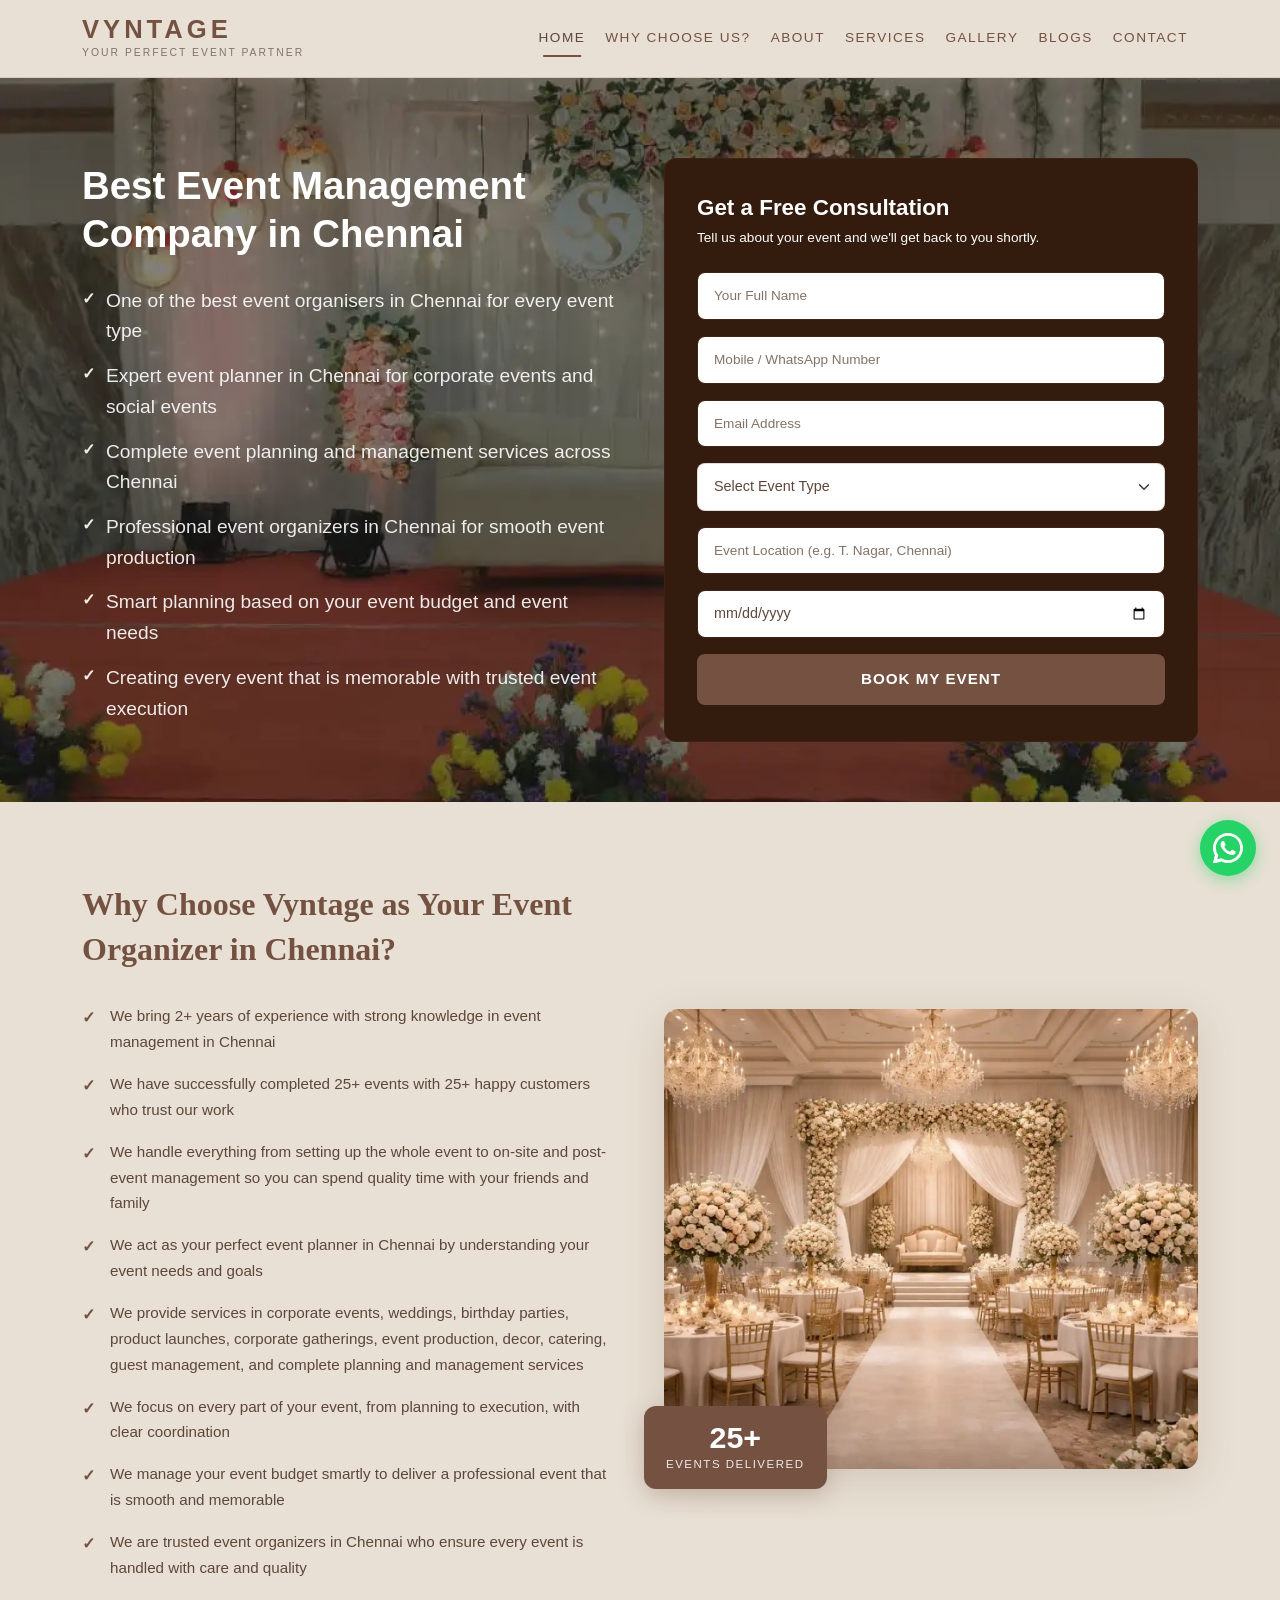
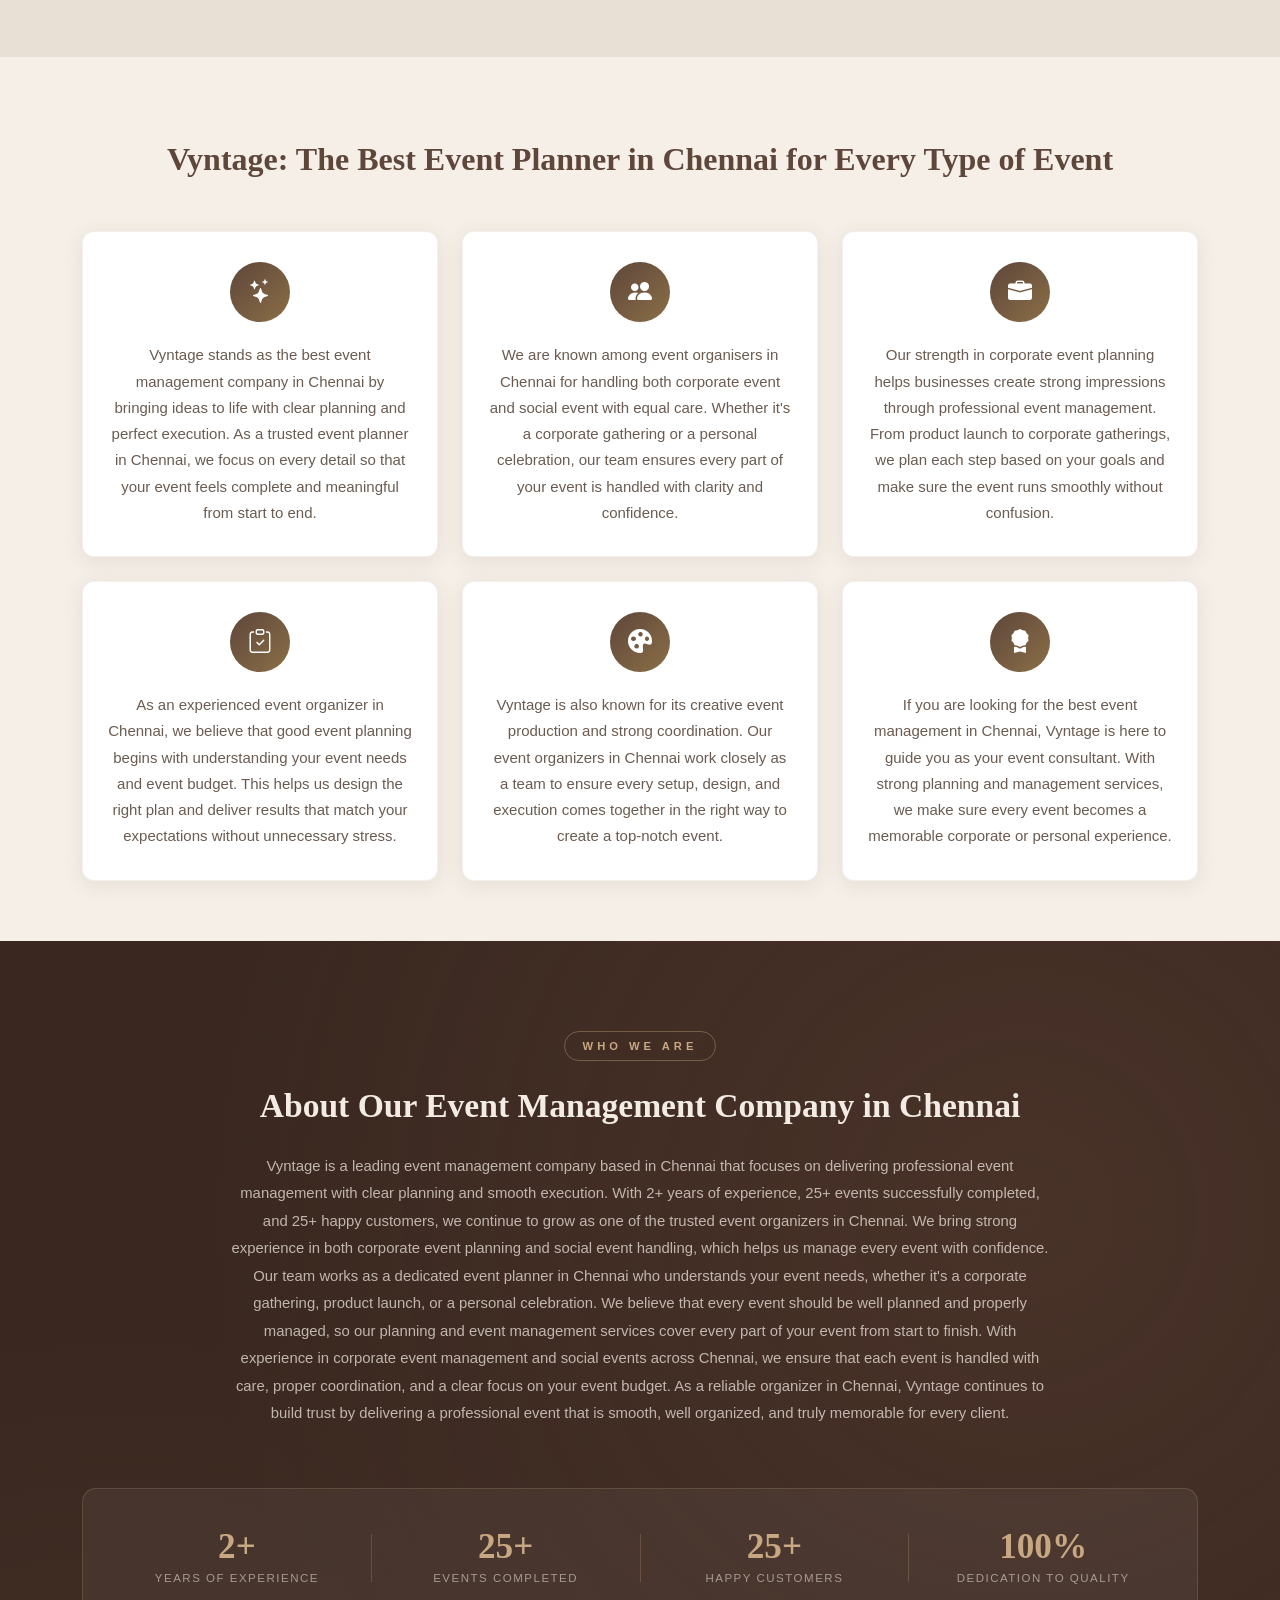
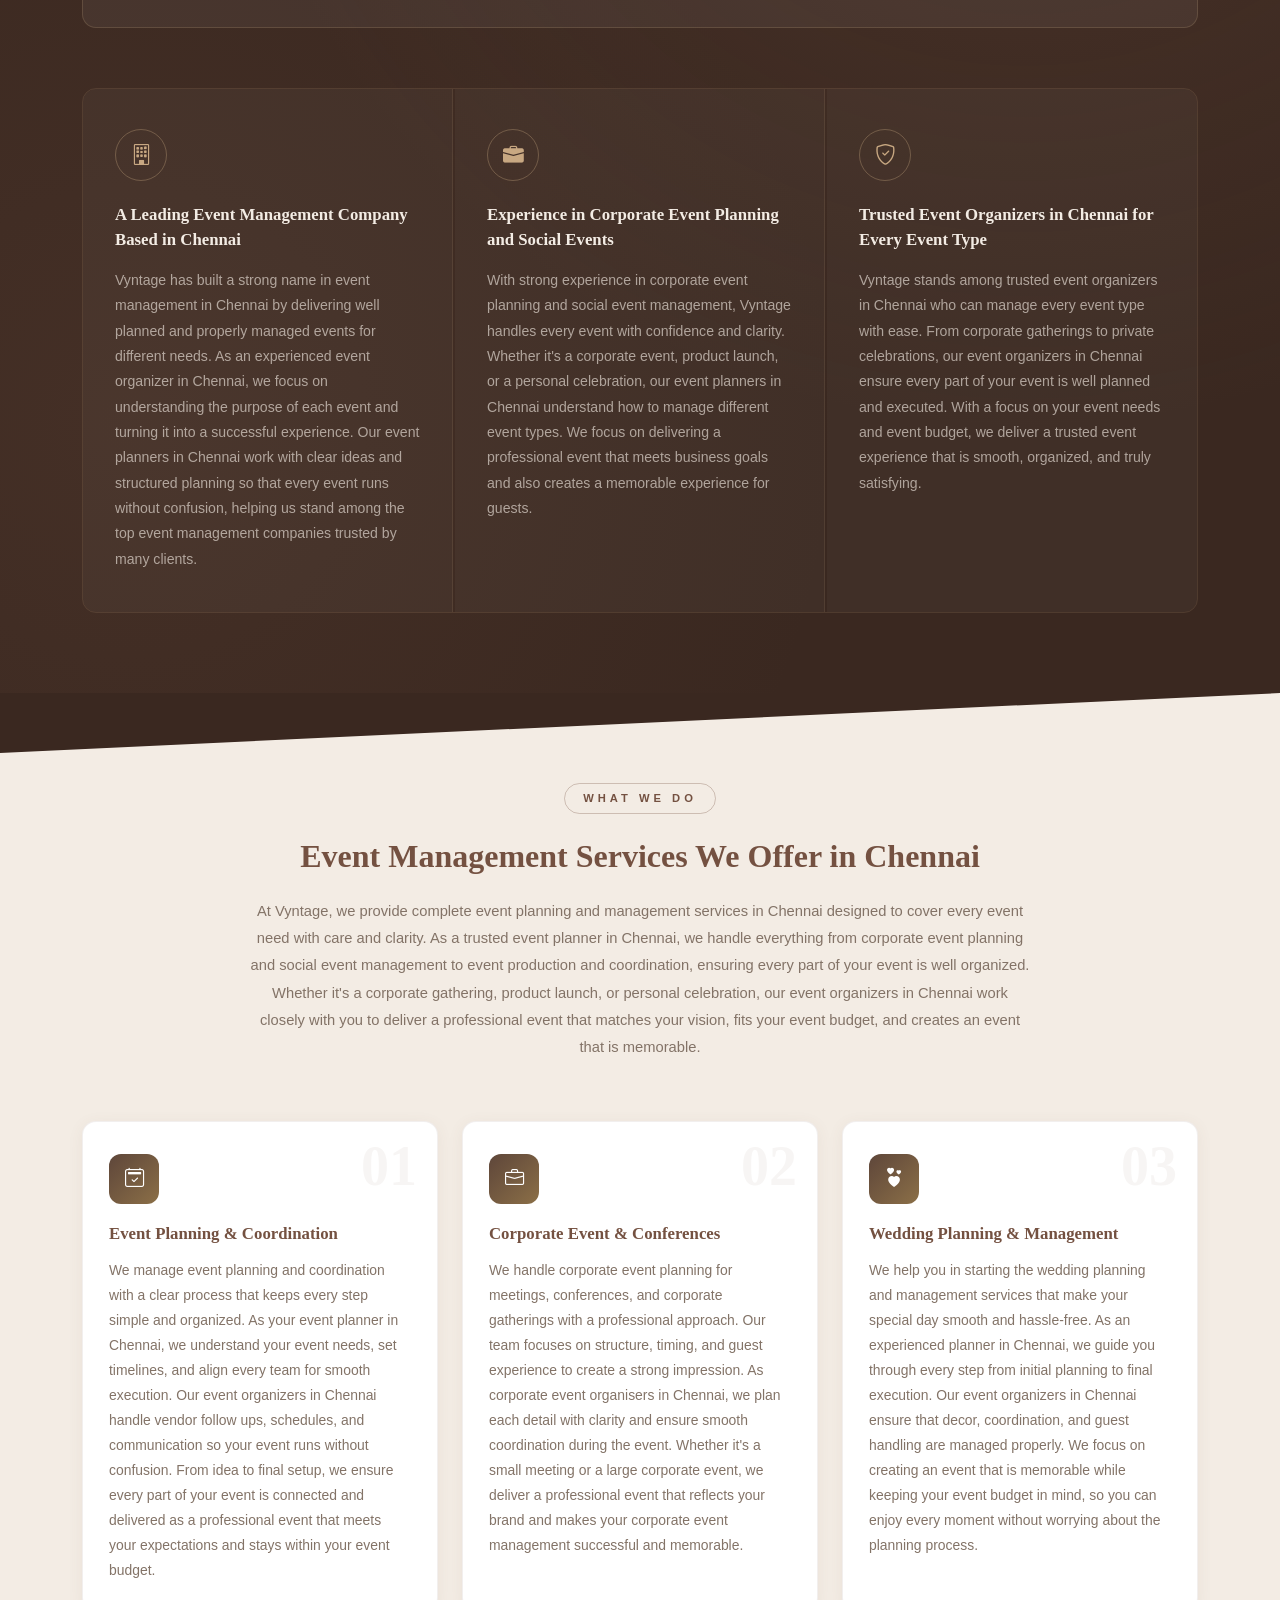
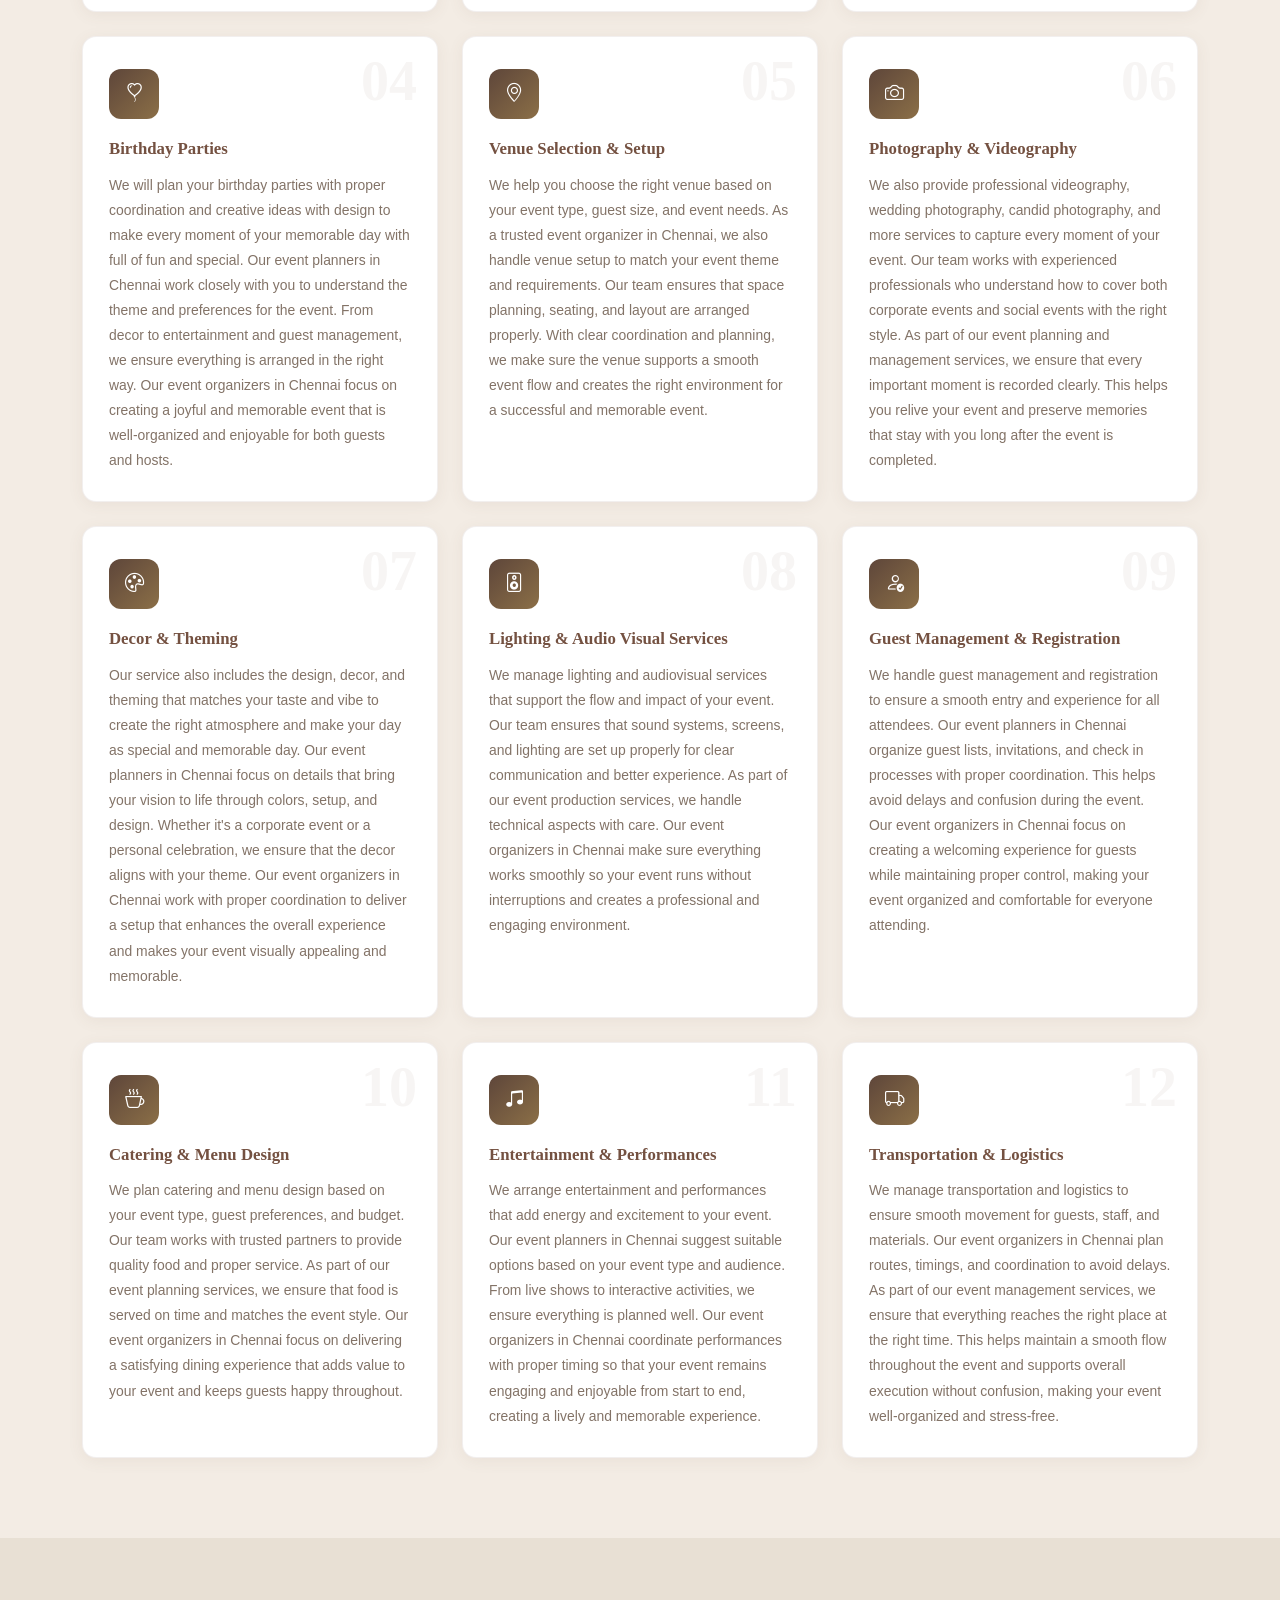
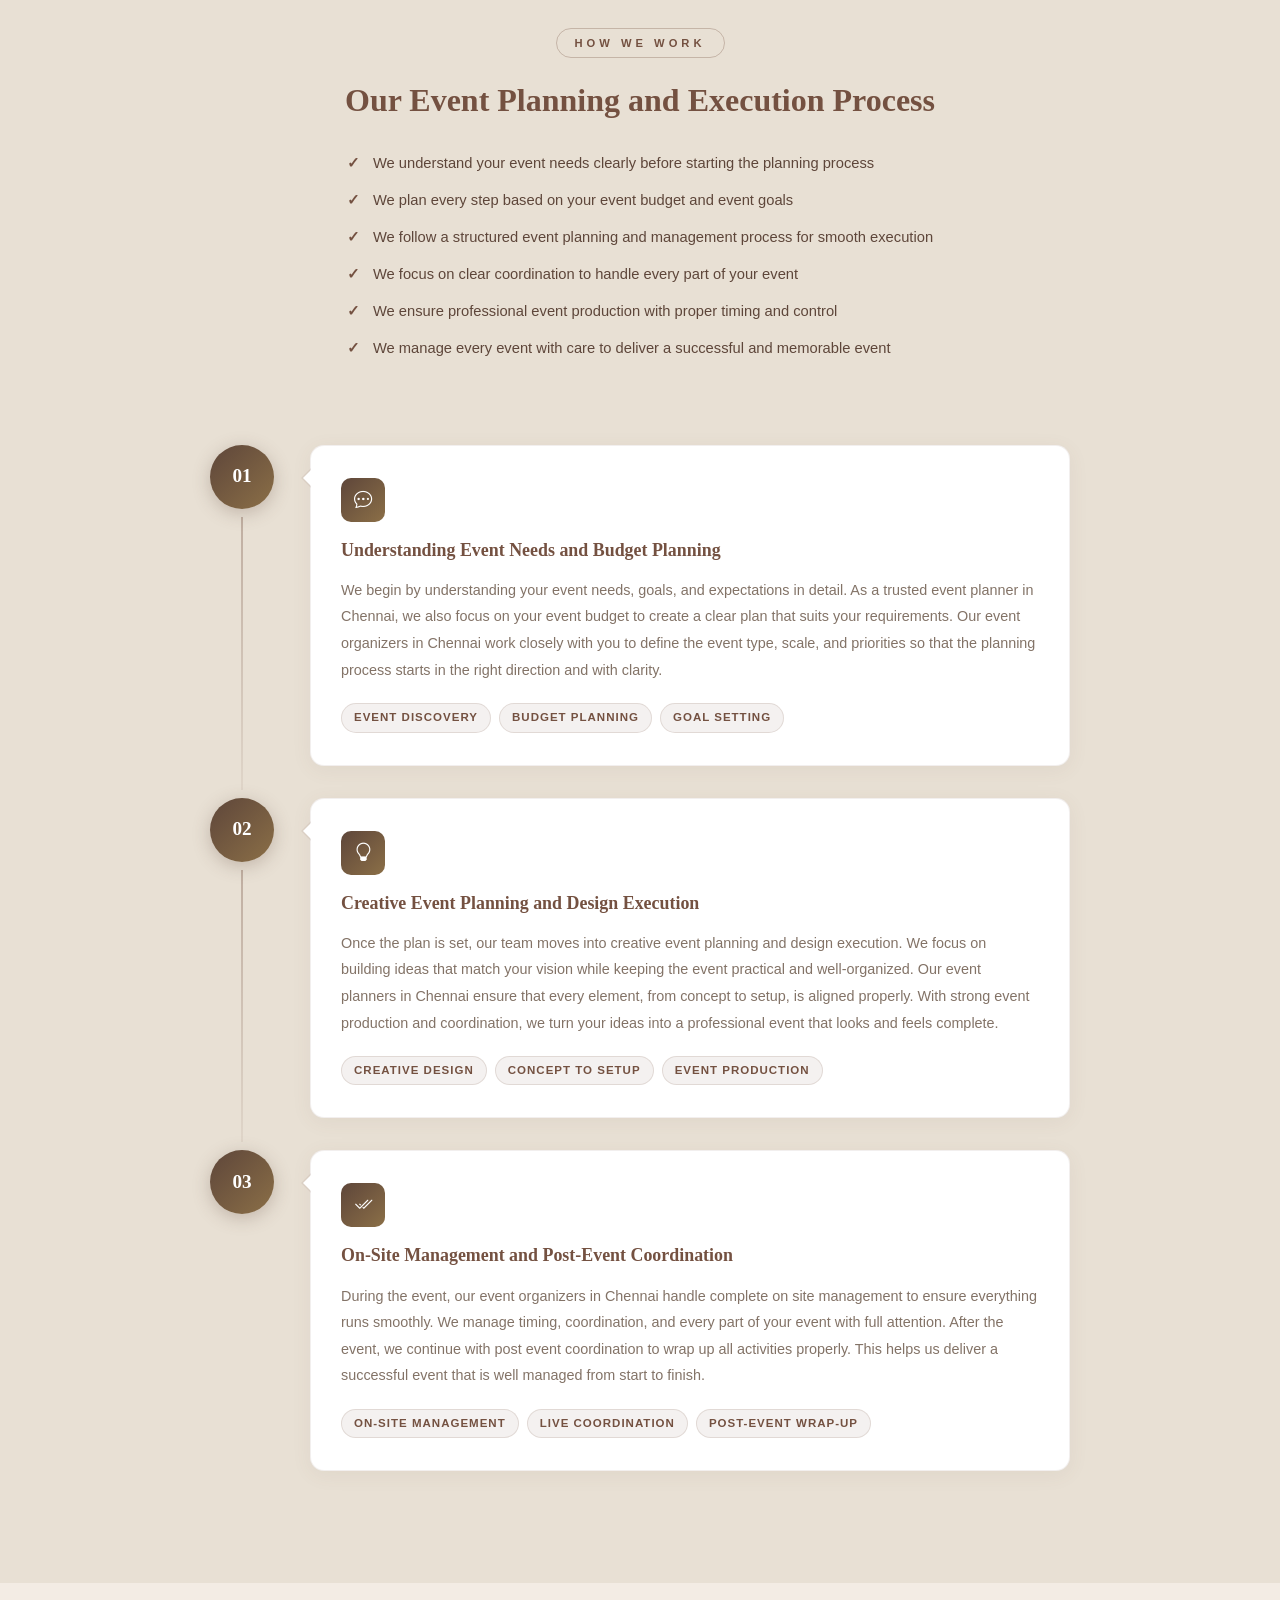
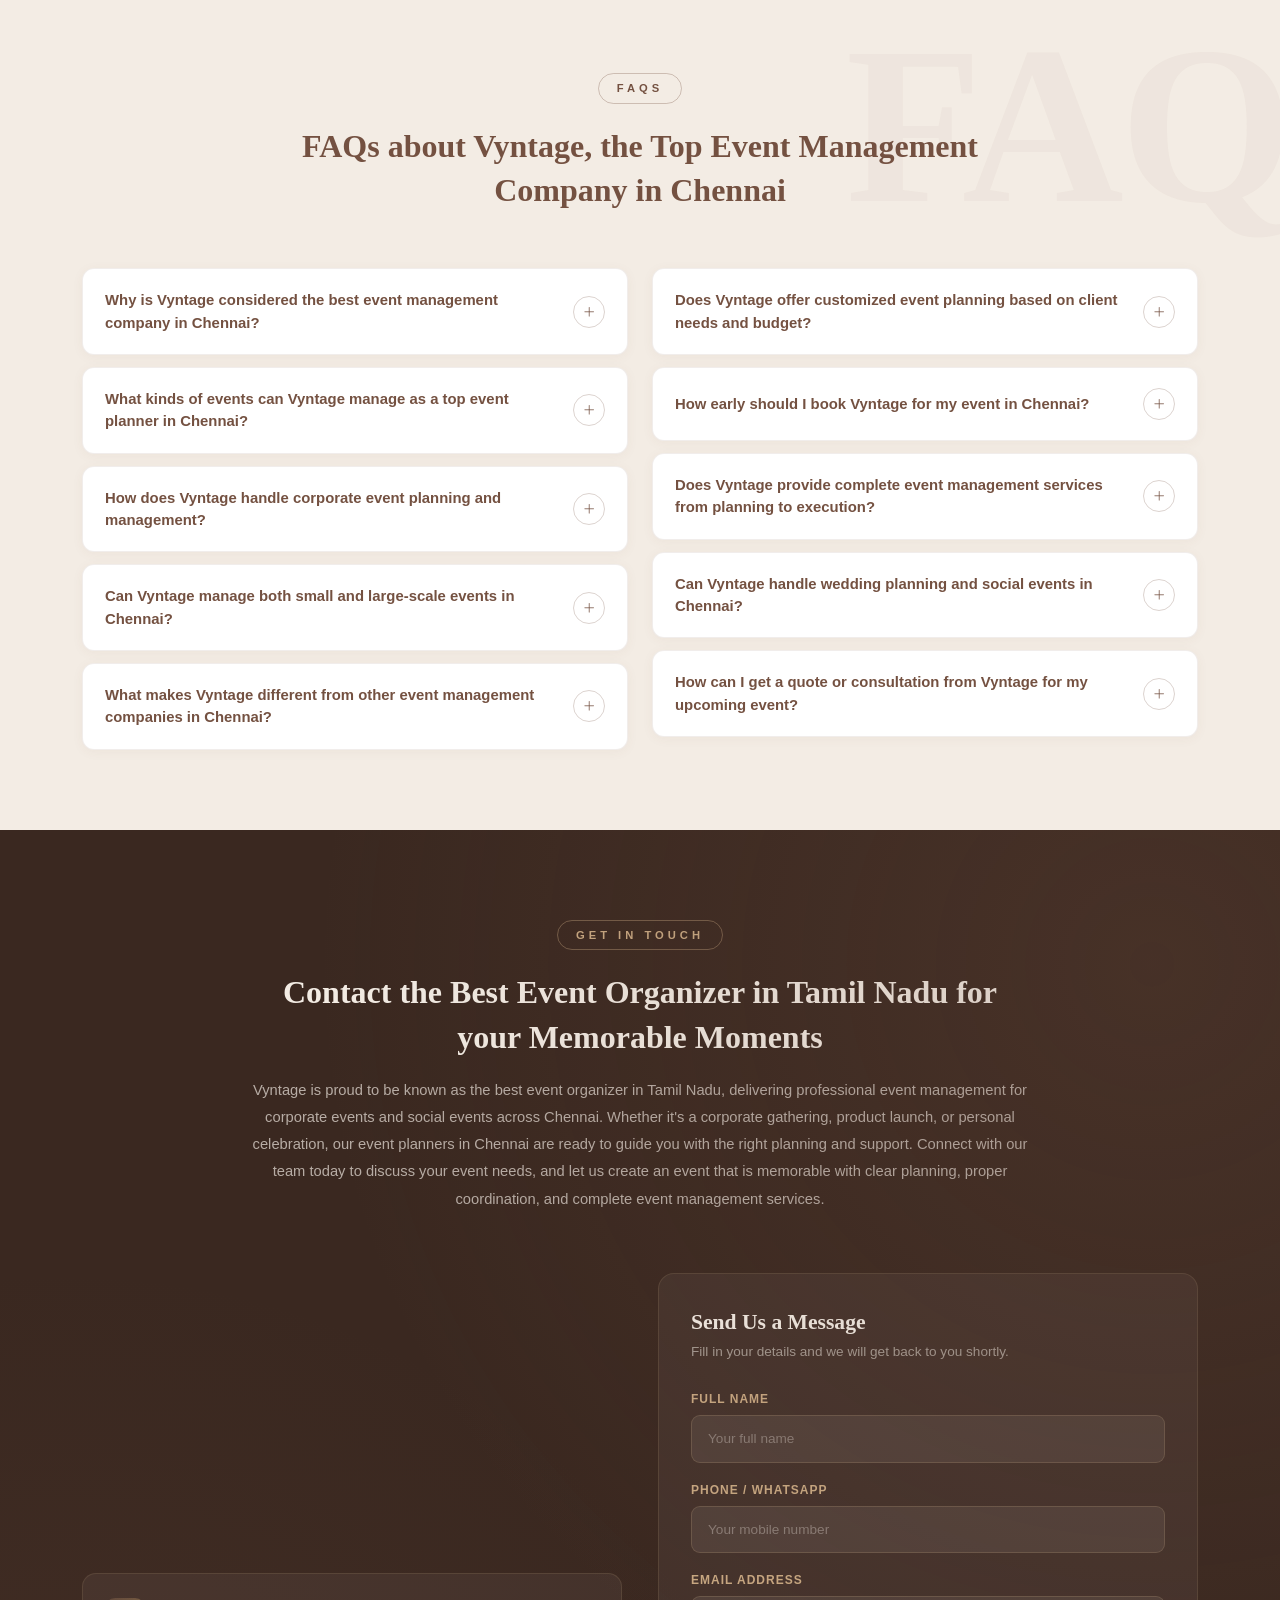
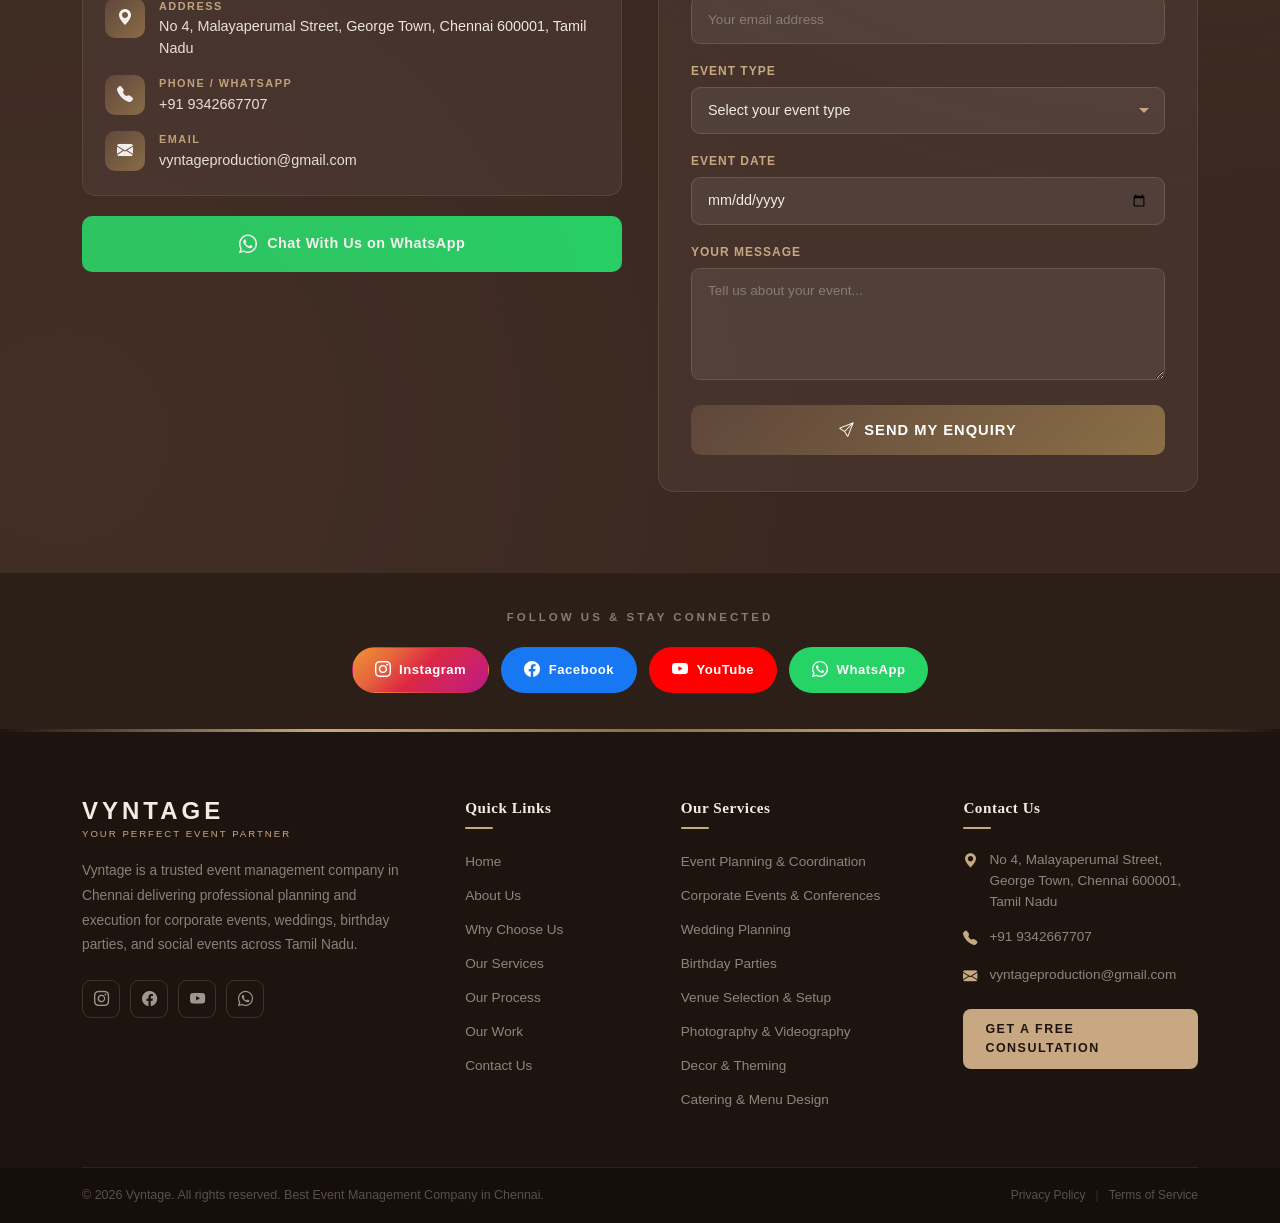
==== index.html @ 2d93d660 "Update index.html" ====
<!DOCTYPE html>
<html lang="en">
<head>
  <meta charset="UTF-8">
  <meta name="viewport" content="width=device-width, initial-scale=1.0">
  <link rel="icon" type="image/icon" href="images/favicon.ico">
  <meta name="description" content="Looking for the best event management company in Chennai? Vyntage delivers stunning corporate, wedding & social events with flawless planning. Get a free quote today!">
  <meta name="keywords" content="Best Event Management Company in Chennai, Best Event Planner in Chennai, Best Corporate Event Planner in Chennai, Best Event Organizer in Chennai, Top Event Management Consultant in Chennai">
  <title>Best Event Management Company in Chennai | Book Your Free Consultation</title>
  <link href="https://cdn.jsdelivr.net/npm/bootstrap@5.3.3/dist/css/bootstrap.min.css" rel="stylesheet">
  <link rel="stylesheet" href="https://cdn.jsdelivr.net/npm/bootstrap-icons@1.11.3/font/bootstrap-icons.min.css">

  <link rel="stylesheet" href="style.css">
</head>
<body>
  <!-- nav bar starts -->

  <nav class="navbar navbar-expand-lg sticky-top">
    <div class="container">
      <a class="navbar-brand" href="#">
        <span class="brand-name">VYNTAGE</span>
        <span class="brand-tagline">Your Perfect Event Partner</span>
      </a>
      <button class="navbar-toggler" type="button" data-bs-toggle="collapse" data-bs-target="#navMenu" aria-controls="navMenu" aria-expanded="false" aria-label="Toggle navigation">
        <span class="toggler-icon">
          <span></span>
          <span></span>
          <span></span>
        </span>
      </button>
      <div class="collapse navbar-collapse" id="navMenu">
        <ul class="navbar-nav ms-auto">
          <li class="nav-item"><a class="nav-link active" href="#home">Home</a></li>
          <li class="nav-item"><a class="nav-link" href="#why-choose-us">Why Choose Us?</a></li>
          <li class="nav-item"><a class="nav-link" href="#about">About</a></li>
          <li class="nav-item"><a class="nav-link" href="#services">Services</a></li>
          <li class="nav-item"><a target="_blank" class="nav-link" href="gallery.html">Gallery</a></li>
          <li class="nav-item"><a target="_blank" class="nav-link" href="blogs.html">Blogs</a></li>
          <li class="nav-item"><a class="nav-link" href="#contact">Contact</a></li>
        </ul>
      </div>
    </div>
  </nav>
  <!-- nav bar ends -->

  <!-- Hero Section starts-->
  <section id="home" class="hero-section">
    <div class="container">
      <div class="row align-items-center g-5">
        <!-- Left Content -->
        <div class="col-lg-6">
          <h1 class="hero-heading">Best Event Management Company in Chennai</h1>
          <ul class="hero-points">
            <li>One of the best event organisers in Chennai for every event type</li>
            <li>Expert event planner in Chennai for corporate events and social events</li>
            <li>Complete event planning and management services across Chennai</li>
            <li>Professional event organizers in Chennai for smooth event production</li>
            <li>Smart planning based on your event budget and event needs</li>
            <li>Creating every event that is memorable with trusted event execution</li>
          </ul>
        </div>
        <!-- Right Form -->
        <div class="col-lg-6">
          <div class="hero-form-card">
            <h2 class="form-title">Get a Free Consultation</h2>
            <p class="form-subtitle">Tell us about your event and we'll get back to you shortly.</p>
            <form id="heroForm">
              <div class="mb-3">
                <input type="text" class="form-control hero-input" placeholder="Your Full Name" required>
              </div>
              <div class="mb-3">
                <input type="tel" class="form-control hero-input" placeholder="Mobile / WhatsApp Number" required>
              </div>
              <div class="mb-3">
                <input type="email" class="form-control hero-input" placeholder="Email Address" required>
              </div>
              <div class="mb-3">
                <select class="form-select hero-input" required>
                  <option value="" disabled selected>Select Event Type</option>
                  <option value="wedding">Wedding</option>
                  <option value="corporate">Corporate Event</option>
                  <option value="birthday">Birthday Party</option>
                  <option value="reception">Reception</option>
                  <option value="conference">Conference / Seminar</option>
                  <option value="social">Social Gathering</option>
                  <option value="other">Other</option>
                </select>
              </div>
              <div class="mb-3">
                <input type="text" class="form-control hero-input" placeholder="Event Location (e.g. T. Nagar, Chennai)" required>
              </div>
              <div class="mb-3">
                <input type="date" class="form-control hero-input" required>
              </div>
<a href="mailto:vyntageproduction@gmail.com" style="text-decoration: none;">
  <button type="submit" class="btn hero-btn w-100">
    Book My Event
  </button>
</a>            </form>
          </div>
        </div>
      </div>
    </div>
  </section>
  <!-- hero section ends -->

   <!-- WHY CHOOSE US SECTION -->
 
<section class="why-section" id="why-choose-us">
  <div class="container">
    <div class="row align-items-center g-5">
 
      <!-- Left: Content -->
      <div class="col-lg-6">
        <h2 class="why-heading">Why Choose Vyntage as Your Event Organizer in Chennai?</h2>
        <ul class="why-list">
          <li>We bring 2+ years of experience with strong knowledge in event management in Chennai</li>
          <li>We have successfully completed 25+ events with 25+ happy customers who trust our work</li>
          <li>We handle everything from setting up the whole event to on-site and post-event management so you can spend quality time with your friends and family</li>
          <li>We act as your perfect event planner in Chennai by understanding your event needs and goals</li>
          <li>We provide services in corporate events, weddings, birthday parties, product launches, corporate gatherings, event production, decor, catering, guest management, and complete planning and management services</li>
          <li>We focus on every part of your event, from planning to execution, with clear coordination</li>
          <li>We manage your event budget smartly to deliver a professional event that is smooth and memorable</li>
          <li>We are trusted event organizers in Chennai who ensure every event is handled with care and quality</li>
        </ul>
      </div>
 
      <!-- Right: Image -->
      <div class="col-lg-6">
        <div class="why-img-wrapper">
          <img
            src="images/top-event-organizer-in-chennai.webp"
            alt="Best Event Management Company in Chennai - Vyntage"
            class="why-img"
          >
          <div class="why-img-badge">
            <span class="badge-number">25+</span>
            <span class="badge-label">Events Delivered</span>
          </div>
        </div>
      </div>
 
    </div>
  </div>
</section>
<!-- why choose us ends -->

  <!-- about section starts -->
  <section class="about-section">
  <div class="container">
    <h2 class="about-heading">Vyntage: The Best Event Planner in Chennai for Every Type of Event</h2>
    <div class="row g-4">

      <div class="col-lg-4 col-md-6">
        <div class="about-card">
          <div class="about-icon">
            <i class="bi bi-stars"></i>
          </div>
          <p class="about-text">Vyntage stands as the best event management company in Chennai by bringing ideas to life with clear planning and perfect execution. As a trusted event planner in Chennai, we focus on every detail so that your event feels complete and meaningful from start to end.</p>
        </div>
      </div>

      <div class="col-lg-4 col-md-6">
        <div class="about-card">
          <div class="about-icon">
            <i class="bi bi-people-fill"></i>
          </div>
          <p class="about-text">We are known among event organisers in Chennai for handling both corporate event and social event with equal care. Whether it's a corporate gathering or a personal celebration, our team ensures every part of your event is handled with clarity and confidence.</p>
        </div>
      </div>

      <div class="col-lg-4 col-md-6">
        <div class="about-card">
          <div class="about-icon">
            <i class="bi bi-briefcase-fill"></i>
          </div>
          <p class="about-text">Our strength in corporate event planning helps businesses create strong impressions through professional event management. From product launch to corporate gatherings, we plan each step based on your goals and make sure the event runs smoothly without confusion.</p>
        </div>
      </div>

      <div class="col-lg-4 col-md-6">
        <div class="about-card">
          <div class="about-icon">
            <i class="bi bi-clipboard-check"></i>
          </div>
          <p class="about-text">As an experienced event organizer in Chennai, we believe that good event planning begins with understanding your event needs and event budget. This helps us design the right plan and deliver results that match your expectations without unnecessary stress.</p>
        </div>
      </div>

      <div class="col-lg-4 col-md-6">
        <div class="about-card">
          <div class="about-icon">
            <i class="bi bi-palette-fill"></i>
          </div>
          <p class="about-text">Vyntage is also known for its creative event production and strong coordination. Our event organizers in Chennai work closely as a team to ensure every setup, design, and execution comes together in the right way to create a top-notch event.</p>
        </div>
      </div>

      <div class="col-lg-4 col-md-6">
        <div class="about-card">
          <div class="about-icon">
            <i class="bi bi-award-fill"></i>
          </div>
          <p class="about-text">If you are looking for the best event management in Chennai, Vyntage is here to guide you as your event consultant. With strong planning and management services, we make sure every event becomes a memorable corporate or personal experience.</p>
        </div>
      </div>

    </div>
  </div>
</section>
  <!-- about section ends -->

 

<!-- ABOUT SECTION -->
 
<section class="about2-section" id="about">
  <div class="container">
 
    <!-- Top: Big Intro -->
    <div class="about2-intro">
      <div class="about2-label">Who We Are</div>
      <h2 class="about2-heading">About Our Event Management Company in Chennai</h2>
      <p class="about2-body">
        Vyntage is a leading event management company based in Chennai that focuses on delivering professional event management with clear planning and smooth execution. With 2+ years of experience, 25+ events successfully completed, and 25+ happy customers, we continue to grow as one of the trusted event organizers in Chennai. We bring strong experience in both corporate event planning and social event handling, which helps us manage every event with confidence. Our team works as a dedicated event planner in Chennai who understands your event needs, whether it's a corporate gathering, product launch, or a personal celebration. We believe that every event should be well planned and properly managed, so our planning and event management services cover every part of your event from start to finish. With experience in corporate event management and social events across Chennai, we ensure that each event is handled with care, proper coordination, and a clear focus on your event budget. As a reliable organizer in Chennai, Vyntage continues to build trust by delivering a professional event that is smooth, well organized, and truly memorable for every client.
      </p>
    </div>
 
    <!-- Stats Bar -->
    <div class="about2-stats">
      <div class="about2-stat">
        <span class="stat-num">2+</span>
        <span class="stat-txt">Years of Experience</span>
      </div>
      <div class="about2-stat-divider"></div>
      <div class="about2-stat">
        <span class="stat-num">25+</span>
        <span class="stat-txt">Events Completed</span>
      </div>
      <div class="about2-stat-divider"></div>
      <div class="about2-stat">
        <span class="stat-num">25+</span>
        <span class="stat-txt">Happy Customers</span>
      </div>
      <div class="about2-stat-divider"></div>
      <div class="about2-stat">
        <span class="stat-num">100%</span>
        <span class="stat-txt">Dedication to Quality</span>
      </div>
    </div>
 
    <!-- Three Pillars -->
    <div class="about2-pillars">
 
      <div class="about2-pillar">
        <div class="pillar-icon"><i class="bi bi-building"></i></div>
        <h3 class="pillar-heading">A Leading Event Management Company Based in Chennai</h3>
        <p class="pillar-text">Vyntage has built a strong name in event management in Chennai by delivering well planned and properly managed events for different needs. As an experienced event organizer in Chennai, we focus on understanding the purpose of each event and turning it into a successful experience. Our event planners in Chennai work with clear ideas and structured planning so that every event runs without confusion, helping us stand among the top event management companies trusted by many clients.</p>
      </div>
 
      <div class="about2-pillar about2-pillar--mid">
        <div class="pillar-icon"><i class="bi bi-briefcase-fill"></i></div>
        <h3 class="pillar-heading">Experience in Corporate Event Planning and Social Events</h3>
        <p class="pillar-text">With strong experience in corporate event planning and social event management, Vyntage handles every event with confidence and clarity. Whether it's a corporate event, product launch, or a personal celebration, our event planners in Chennai understand how to manage different event types. We focus on delivering a professional event that meets business goals and also creates a memorable experience for guests.</p>
      </div>
 
      <div class="about2-pillar">
        <div class="pillar-icon"><i class="bi bi-shield-check"></i></div>
        <h3 class="pillar-heading">Trusted Event Organizers in Chennai for Every Event Type</h3>
        <p class="pillar-text">Vyntage stands among trusted event organizers in Chennai who can manage every event type with ease. From corporate gatherings to private celebrations, our event organizers in Chennai ensure every part of your event is well planned and executed. With a focus on your event needs and event budget, we deliver a trusted event experience that is smooth, organized, and truly satisfying.</p>
      </div>
 
    </div>
 
  </div>
</section>
<!-- About section ends -->

<!-- SERVICES SECTION Ends -->
 
<section class="services-section" id="services">
  <div class="container">
 
    <!-- Section Header -->
    <div class="services-header">
      <div class="services-label">What We Do</div>
      <h2 class="services-heading">Event Management Services We Offer in Chennai</h2>
      <p class="services-subtext">
        At Vyntage, we provide complete event planning and management services in Chennai designed to cover every event need with care and clarity. As a trusted event planner in Chennai, we handle everything from corporate event planning and social event management to event production and coordination, ensuring every part of your event is well organized. Whether it's a corporate gathering, product launch, or personal celebration, our event organizers in Chennai work closely with you to deliver a professional event that matches your vision, fits your event budget, and creates an event that is memorable.
      </p>
    </div>
 
    <!-- Services Grid -->
    <div class="services-grid">
 
      <div class="service-card">
        <div class="service-num">01</div>
        <div class="service-icon"><i class="bi bi-calendar2-check"></i></div>
        <h3 class="service-title">Event Planning & Coordination</h3>
        <p class="service-text">We manage event planning and coordination with a clear process that keeps every step simple and organized. As your event planner in Chennai, we understand your event needs, set timelines, and align every team for smooth execution. Our event organizers in Chennai handle vendor follow ups, schedules, and communication so your event runs without confusion. From idea to final setup, we ensure every part of your event is connected and delivered as a professional event that meets your expectations and stays within your event budget.</p>
      </div>
 
      <div class="service-card">
        <div class="service-num">02</div>
        <div class="service-icon"><i class="bi bi-briefcase"></i></div>
        <h3 class="service-title">Corporate Event & Conferences</h3>
        <p class="service-text">We handle corporate event planning for meetings, conferences, and corporate gatherings with a professional approach. Our team focuses on structure, timing, and guest experience to create a strong impression. As corporate event organisers in Chennai, we plan each detail with clarity and ensure smooth coordination during the event. Whether it's a small meeting or a large corporate event, we deliver a professional event that reflects your brand and makes your corporate event management successful and memorable.</p>
      </div>
 
      <div class="service-card">
        <div class="service-num">03</div>
        <div class="service-icon"><i class="bi bi-hearts"></i></div>
        <h3 class="service-title">Wedding Planning & Management</h3>
        <p class="service-text">We help you in starting the wedding planning and management services that make your special day smooth and hassle-free. As an experienced planner in Chennai, we guide you through every step from initial planning to final execution. Our event organizers in Chennai ensure that decor, coordination, and guest handling are managed properly. We focus on creating an event that is memorable while keeping your event budget in mind, so you can enjoy every moment without worrying about the planning process.</p>
      </div>
 
      <div class="service-card">
        <div class="service-num">04</div>
        <div class="service-icon"><i class="bi bi-balloon-heart"></i></div>
        <h3 class="service-title">Birthday Parties</h3>
        <p class="service-text">We will plan your birthday parties with proper coordination and creative ideas with design to make every moment of your memorable day with full of fun and special. Our event planners in Chennai work closely with you to understand the theme and preferences for the event. From decor to entertainment and guest management, we ensure everything is arranged in the right way. Our event organizers in Chennai focus on creating a joyful and memorable event that is well-organized and enjoyable for both guests and hosts.</p>
      </div>
 
      <div class="service-card">
        <div class="service-num">05</div>
        <div class="service-icon"><i class="bi bi-geo-alt"></i></div>
        <h3 class="service-title">Venue Selection & Setup</h3>
        <p class="service-text">We help you choose the right venue based on your event type, guest size, and event needs. As a trusted event organizer in Chennai, we also handle venue setup to match your event theme and requirements. Our team ensures that space planning, seating, and layout are arranged properly. With clear coordination and planning, we make sure the venue supports a smooth event flow and creates the right environment for a successful and memorable event.</p>
      </div>
 
      <div class="service-card">
        <div class="service-num">06</div>
        <div class="service-icon"><i class="bi bi-camera"></i></div>
        <h3 class="service-title">Photography & Videography</h3>
        <p class="service-text">We also provide professional videography, wedding photography, candid photography, and more services to capture every moment of your event. Our team works with experienced professionals who understand how to cover both corporate events and social events with the right style. As part of our event planning and management services, we ensure that every important moment is recorded clearly. This helps you relive your event and preserve memories that stay with you long after the event is completed.</p>
      </div>
 
      <div class="service-card">
        <div class="service-num">07</div>
        <div class="service-icon"><i class="bi bi-palette"></i></div>
        <h3 class="service-title">Decor & Theming</h3>
        <p class="service-text">Our service also includes the design, decor, and theming that matches your taste and vibe to create the right atmosphere and make your day as special and memorable day. Our event planners in Chennai focus on details that bring your vision to life through colors, setup, and design. Whether it's a corporate event or a personal celebration, we ensure that the decor aligns with your theme. Our event organizers in Chennai work with proper coordination to deliver a setup that enhances the overall experience and makes your event visually appealing and memorable.</p>
      </div>
 
      <div class="service-card">
        <div class="service-num">08</div>
        <div class="service-icon"><i class="bi bi-speaker"></i></div>
        <h3 class="service-title">Lighting & Audio Visual Services</h3>
        <p class="service-text">We manage lighting and audiovisual services that support the flow and impact of your event. Our team ensures that sound systems, screens, and lighting are set up properly for clear communication and better experience. As part of our event production services, we handle technical aspects with care. Our event organizers in Chennai make sure everything works smoothly so your event runs without interruptions and creates a professional and engaging environment.</p>
      </div>
 
      <div class="service-card">
        <div class="service-num">09</div>
        <div class="service-icon"><i class="bi bi-person-check"></i></div>
        <h3 class="service-title">Guest Management & Registration</h3>
        <p class="service-text">We handle guest management and registration to ensure a smooth entry and experience for all attendees. Our event planners in Chennai organize guest lists, invitations, and check in processes with proper coordination. This helps avoid delays and confusion during the event. Our event organizers in Chennai focus on creating a welcoming experience for guests while maintaining proper control, making your event organized and comfortable for everyone attending.</p>
      </div>
 
      <div class="service-card">
        <div class="service-num">10</div>
        <div class="service-icon"><i class="bi bi-cup-hot"></i></div>
        <h3 class="service-title">Catering & Menu Design</h3>
        <p class="service-text">We plan catering and menu design based on your event type, guest preferences, and budget. Our team works with trusted partners to provide quality food and proper service. As part of our event planning services, we ensure that food is served on time and matches the event style. Our event organizers in Chennai focus on delivering a satisfying dining experience that adds value to your event and keeps guests happy throughout.</p>
      </div>
 
      <div class="service-card">
        <div class="service-num">11</div>
        <div class="service-icon"><i class="bi bi-music-note-beamed"></i></div>
        <h3 class="service-title">Entertainment & Performances</h3>
        <p class="service-text">We arrange entertainment and performances that add energy and excitement to your event. Our event planners in Chennai suggest suitable options based on your event type and audience. From live shows to interactive activities, we ensure everything is planned well. Our event organizers in Chennai coordinate performances with proper timing so that your event remains engaging and enjoyable from start to end, creating a lively and memorable experience.</p>
      </div>
 
      <div class="service-card">
        <div class="service-num">12</div>
        <div class="service-icon"><i class="bi bi-truck"></i></div>
        <h3 class="service-title">Transportation & Logistics</h3>
        <p class="service-text">We manage transportation and logistics to ensure smooth movement for guests, staff, and materials. Our event organizers in Chennai plan routes, timings, and coordination to avoid delays. As part of our event management services, we ensure that everything reaches the right place at the right time. This helps maintain a smooth flow throughout the event and supports overall execution without confusion, making your event well-organized and stress-free.</p>
      </div>
 
    </div>
    <!-- end grid -->
 
  </div>
</section>
<!-- services section ends -->

<!-- PROCESS SECTION Starts-->
 
<section class="process-section" id="process">
  <div class="container">
 
    <!-- Header -->
    <div class="process-header">
      <div class="process-label">How We Work</div>
      <h2 class="process-heading">Our Event Planning and Execution Process</h2>
      <ul class="process-intro-list">
        <li>We understand your event needs clearly before starting the planning process</li>
        <li>We plan every step based on your event budget and event goals</li>
        <li>We follow a structured event planning and management process for smooth execution</li>
        <li>We focus on clear coordination to handle every part of your event</li>
        <li>We ensure professional event production with proper timing and control</li>
        <li>We manage every event with care to deliver a successful and memorable event</li>
      </ul>
    </div>
 
    <!-- Timeline Steps -->
    <div class="process-timeline">
 
      <!-- Step 1 -->
      <div class="process-step">
        <div class="step-left">
          <div class="step-num">01</div>
          <div class="step-line"></div>
        </div>
        <div class="step-right">
          <div class="step-icon"><i class="bi bi-chat-dots"></i></div>
          <h3 class="step-title">Understanding Event Needs and Budget Planning</h3>
          <p class="step-text">We begin by understanding your event needs, goals, and expectations in detail. As a trusted event planner in Chennai, we also focus on your event budget to create a clear plan that suits your requirements. Our event organizers in Chennai work closely with you to define the event type, scale, and priorities so that the planning process starts in the right direction and with clarity.</p>
          <div class="step-tags">
            <span>Event Discovery</span>
            <span>Budget Planning</span>
            <span>Goal Setting</span>
          </div>
        </div>
      </div>
 
      <!-- Step 2 -->
      <div class="process-step">
        <div class="step-left">
          <div class="step-num">02</div>
          <div class="step-line"></div>
        </div>
        <div class="step-right">
          <div class="step-icon"><i class="bi bi-lightbulb"></i></div>
          <h3 class="step-title">Creative Event Planning and Design Execution</h3>
          <p class="step-text">Once the plan is set, our team moves into creative event planning and design execution. We focus on building ideas that match your vision while keeping the event practical and well-organized. Our event planners in Chennai ensure that every element, from concept to setup, is aligned properly. With strong event production and coordination, we turn your ideas into a professional event that looks and feels complete.</p>
          <div class="step-tags">
            <span>Creative Design</span>
            <span>Concept to Setup</span>
            <span>Event Production</span>
          </div>
        </div>
      </div>
 
      <!-- Step 3 -->
      <div class="process-step process-step--last">
        <div class="step-left">
          <div class="step-num">03</div>
        </div>
        <div class="step-right">
          <div class="step-icon"><i class="bi bi-check2-all"></i></div>
          <h3 class="step-title">On-Site Management and Post-Event Coordination</h3>
          <p class="step-text">During the event, our event organizers in Chennai handle complete on site management to ensure everything runs smoothly. We manage timing, coordination, and every part of your event with full attention. After the event, we continue with post event coordination to wrap up all activities properly. This helps us deliver a successful event that is well managed from start to finish.</p>
          <div class="step-tags">
            <span>On-Site Management</span>
            <span>Live Coordination</span>
            <span>Post-Event Wrap-Up</span>
          </div>
        </div>
      </div>
 
    </div>
    <!-- end timeline -->
 
  </div>
</section>
<!-- Process section ends -->



<!-- FAQ Section Starts -->
<section class="faq-section" id="faq">
  <div class="container">
 
    <div class="faq-header">
      <div class="faq-label">FAQs</div>
      <h2 class="faq-heading">FAQs about Vyntage, the Top Event Management Company in Chennai</h2>
    </div>
 
    <div class="faq-columns">
 
      <!-- Left Column: Q1 to Q5 -->
      <div class="faq-accordion">
 
        <div class="faq-item">
          <button class="faq-question" aria-expanded="false">
            <span>Why is Vyntage considered the best event management company in Chennai?</span>
            <span class="faq-icon"><i class="bi bi-plus-lg"></i></span>
          </button>
          <div class="faq-answer">
            <p>Vyntage is known as the best event management company in Chennai because we focus on clear event planning, proper coordination, and smooth execution. Our team understands every event need and delivers a professional event that matches client expectations. With experience in both corporate event and social event, we ensure every event is handled with care and becomes a memorable experience.</p>
          </div>
        </div>
 
        <div class="faq-item">
          <button class="faq-question" aria-expanded="false">
            <span>What kinds of events can Vyntage manage as a top event planner in Chennai?</span>
            <span class="faq-icon"><i class="bi bi-plus-lg"></i></span>
          </button>
          <div class="faq-answer">
            <p>Vyntage specializes in a wide range of events across Chennai including corporate event, wedding, birthday parties, product launch, and corporate gatherings. Our event planners in Chennai handle each event type with the right approach and planning, ensuring that every event is well organized and completed successfully.</p>
          </div>
        </div>
 
        <div class="faq-item">
          <button class="faq-question" aria-expanded="false">
            <span>How does Vyntage handle corporate event planning and management?</span>
            <span class="faq-icon"><i class="bi bi-plus-lg"></i></span>
          </button>
          <div class="faq-answer">
            <p>We handle corporate event planning with a structured process that focuses on goals, planning, and execution. Our team manages everything from concept to event production, ensuring that every corporate event runs smoothly. As experienced corporate event organisers in Chennai, we deliver professional event management that supports business needs and creates strong impact.</p>
          </div>
        </div>
 
        <div class="faq-item">
          <button class="faq-question" aria-expanded="false">
            <span>Can Vyntage manage both small and large-scale events in Chennai?</span>
            <span class="faq-icon"><i class="bi bi-plus-lg"></i></span>
          </button>
          <div class="faq-answer">
            <p>Yes, Vyntage can manage both small and large scale events in Chennai with the same level of attention and planning. Our event organizers in Chennai are equipped to handle different event sizes by adjusting planning and coordination based on the event type, ensuring a successful and smooth experience.</p>
          </div>
        </div>
 
        <div class="faq-item">
          <button class="faq-question" aria-expanded="false">
            <span>What makes Vyntage different from other event management companies in Chennai?</span>
            <span class="faq-icon"><i class="bi bi-plus-lg"></i></span>
          </button>
          <div class="faq-answer">
            <p>Vyntage stands out among event management companies in Chennai because of our clear planning, strong coordination, and focus on client needs. We handle every part of your event with care and ensure that it is completed within your event budget. Our approach helps us deliver a trusted event experience that is both professional and memorable.</p>
          </div>
        </div>
 
      </div>
      <!-- end left accordion -->
 
      <!-- Right Column: Q6 to Q10 -->
      <div class="faq-accordion">
 
        <div class="faq-item">
          <button class="faq-question" aria-expanded="false">
            <span>Does Vyntage offer customized event planning based on client needs and budget?</span>
            <span class="faq-icon"><i class="bi bi-plus-lg"></i></span>
          </button>
          <div class="faq-answer">
            <p>Yes, we offer customized event planning and management services based on your event needs and event budget. Our event planners in Chennai take time to understand your requirements and create a plan that fits your expectations. This ensures that every event is planned properly and delivered as a successful event.</p>
          </div>
        </div>
 
        <div class="faq-item">
          <button class="faq-question" aria-expanded="false">
            <span>How early should I book Vyntage for my event in Chennai?</span>
            <span class="faq-icon"><i class="bi bi-plus-lg"></i></span>
          </button>
          <div class="faq-answer">
            <p>It is always better to book Vyntage early so that we can plan your event without any rush. Early booking helps us manage vendors, venue, and event production more effectively. Our event organizers in Chennai ensure that proper planning is done in advance to deliver a smooth and well organized event.</p>
          </div>
        </div>
 
        <div class="faq-item">
          <button class="faq-question" aria-expanded="false">
            <span>Does Vyntage provide complete event management services from planning to execution?</span>
            <span class="faq-icon"><i class="bi bi-plus-lg"></i></span>
          </button>
          <div class="faq-answer">
            <p>Yes, Vyntage provides complete event management services from planning to execution. We handle every part of your event including planning, coordination, event production, and on site management. This ensures that your event is handled professionally from start to finish without any stress.</p>
          </div>
        </div>
 
        <div class="faq-item">
          <button class="faq-question" aria-expanded="false">
            <span>Can Vyntage handle wedding planning and social events in Chennai?</span>
            <span class="faq-icon"><i class="bi bi-plus-lg"></i></span>
          </button>
          <div class="faq-answer">
            <p>Yes, Vyntage handles wedding planning and social events in Chennai with complete care and coordination. Our event planners in Chennai focus on making your event special by taking care of decor, guest comfort, and smooth execution from start to finish. We ensure that every social event is well planned and enjoyable.</p>
          </div>
        </div>
 
        <div class="faq-item">
          <button class="faq-question" aria-expanded="false">
            <span>How can I get a quote or consultation from Vyntage for my upcoming event?</span>
            <span class="faq-icon"><i class="bi bi-plus-lg"></i></span>
          </button>
          <div class="faq-answer">
            <p>You can easily contact Vyntage through our website or phone to get a consultation for your upcoming event. Our team will understand your event needs and provide the right planning support. As a trusted event planner in Chennai, we guide you step by step to create a professional and memorable event.</p>
          </div>
        </div>
 
      </div>
      <!-- end right accordion -->
 
    </div>
    <!-- end faq-columns -->
 
  </div>
</section>
<!-- FAQ Section Ends -->

<!-- Contact Us Section Starts -->
 <section class="contact-section" id="contact">
  <div class="container">
 
    <!-- Header -->
    <div class="contact-header">
      <div class="contact-label">Get In Touch</div>
      <h2 class="contact-heading">Contact the Best Event Organizer in Tamil Nadu for your Memorable Moments</h2>
      <p class="contact-subtext">
        Vyntage is proud to be known as the best event organizer in Tamil Nadu, delivering professional event management for corporate events and social events across Chennai. Whether it's a corporate gathering, product launch, or personal celebration, our event planners in Chennai are ready to guide you with the right planning and support. Connect with our team today to discuss your event needs, and let us create an event that is memorable with clear planning, proper coordination, and complete event management services.
      </p>
    </div>
 
    <!-- Map + Form Row -->
    <div class="contact-row">
 
      <!-- Left: Map -->
      <div class="contact-map-wrap">
        <!--
          REPLACE THE IFRAME BELOW WITH YOUR GOOGLE MAPS EMBED:
          1. Go to Google Maps → search your business location
          2. Click Share → Embed a map → Copy HTML
          3. Replace the entire <iframe> tag below with your copied embed code
          4. Add class="contact-map" to the iframe element
        -->
        <iframe
          class="contact-map"
          src="https://www.google.com/maps/embed?pb=!1m18!1m12!1m3!1d497699.9973874144!2d79.72908725!3d13.047985749999999!2m3!1f0!2f0!3f0!3m2!1i1024!2i768!4f13.1!3m3!1m2!1s0x3a5265ea4f7d3361%3A0x6e61a70b6863d433!2sChennai%2C%20Tamil%20Nadu!5e0!3m2!1sen!2sin!4v1700000000000!5m2!1sen!2sin"
          allowfullscreen=""
          loading="lazy"
          referrerpolicy="no-referrer-when-downgrade"
          title="Vyntage Event Management Chennai Location">
        </iframe>
 
        <!-- Contact Info below map -->
        <div class="contact-info-strip">
 
          <div class="contact-info-item">
            <div class="contact-info-icon"><i class="bi bi-geo-alt-fill"></i></div>
            <div class="contact-info-text">
              <span class="info-label">Address</span>
              <!--  REPLACE with your actual address -->
              <span class="info-value">No 4, Malayaperumal Street, George Town, Chennai 600001, Tamil Nadu</span>
            </div>
          </div>
 
          <div class="contact-info-item">
            <div class="contact-info-icon"><i class="bi bi-telephone-fill"></i></div>
            <div class="contact-info-text">
              <span class="info-label">Phone / WhatsApp</span>
              <!-- REPLACE with your actual phone number -->
              <a class="info-value info-link" href="tel:+919342667707">+91 9342667707</a>
            </div>
          </div>
 
          <div class="contact-info-item">
            <div class="contact-info-icon"><i class="bi bi-envelope-fill"></i></div>
            <div class="contact-info-text">
              <span class="info-label">Email</span>
              <!-- REPLACE with your actual email -->
              <a class="info-value info-link" href="mailto:vyntageproduction@gmail.com">vyntageproduction@gmail.com</a>
            </div>
          </div>
 
        </div>
 
        <!-- CTA Button -->
        <a href="https://wa.me/919342667707" target="_blank" rel="noopener noreferrer" class="contact-cta-btn">
          <!-- REPLACE the href above with your actual WhatsApp link: https://wa.me/91XXXXXXXXXX -->
          <i class="bi bi-whatsapp"></i> Chat With Us on WhatsApp
        </a>
 
      </div>
      <!-- end left -->
 
      <!-- Right: Contact Form -->
      <div class="contact-form-wrap">
        <h3 class="contact-form-title">Send Us a Message</h3>
        <p class="contact-form-sub">Fill in your details and we will get back to you shortly.</p>
 
        <form id="contactForm" class="contact-form">
 
          <div class="cf-group">
            <label class="cf-label" for="cf-name">Full Name</label>
            <input type="text" id="cf-name" class="cf-input" placeholder="Your full name" required>
          </div>
 
          <div class="cf-group">
            <label class="cf-label" for="cf-phone">Phone / WhatsApp</label>
            <input type="tel" id="cf-phone" class="cf-input" placeholder="Your mobile number" required>
          </div>
 
          <div class="cf-group">
            <label class="cf-label" for="cf-email">Email Address</label>
            <input type="email" id="cf-email" class="cf-input" placeholder="Your email address" required>
          </div>
 
          <div class="cf-group">
            <label class="cf-label" for="cf-event">Event Type</label>
            <select id="cf-event" class="cf-input cf-select" required>
              <option value="" disabled selected>Select your event type</option>
              <option value="Wedding">Wedding</option>
              <option value="Corporate Event">Corporate Event</option>
              <option value="Birthday Party">Birthday Party</option>
              <option value="Reception">Reception</option>
              <option value="Conference / Seminar">Conference / Seminar</option>
              <option value="Social Gathering">Social Gathering</option>
              <option value="Other">Other</option>
            </select>
          </div>
 
          <div class="cf-group">
            <label class="cf-label" for="cf-date">Event Date</label>
            <input type="date" id="cf-date" class="cf-input" required>
          </div>
 
          <div class="cf-group">
            <label class="cf-label" for="cf-message">Your Message</label>
            <textarea id="cf-message" class="cf-input cf-textarea" placeholder="Tell us about your event..." rows="4"></textarea>
          </div>
 
          <a href="mailto:vyntageproduction@gmail.com" style="text-decoration: none;"><button type="submit" class="cf-submit-btn">
            <i class="bi bi-send"></i> Send My Enquiry
          </button></a>
 
          <p class="cf-success" id="cfSuccess">Thank you! We will contact you shortly.</p>
 
        </form>
      </div>
      <!-- end right -->
 
    </div>
    <!-- end contact row -->
 
  </div>
</section>
<!-- Contact Us Section Ends -->
 
<!-- Social Media Section Starts-->
<section class="social-section">
  <div class="container">
    <p class="social-heading">Follow Us & Stay Connected</p>
    <div class="social-links">
 
      <!-- REPLACE each href with your actual social media profile URL -->
 
      <a href="https://www.instagram.com/vyntage_productions/" target="_blank" rel="noopener noreferrer" class="social-link social-link--instagram" aria-label="Vyntage on Instagram">
        <i class="bi bi-instagram"></i>
        <span>Instagram</span>
      </a>
 
      <a href="https://www.facebook.com/share/1AphqnE2KN/" target="_blank" rel="noopener noreferrer" class="social-link social-link--facebook" aria-label="Vyntage on Facebook">
        <i class="bi bi-facebook"></i>
        <span>Facebook</span>
      </a>
 
      <a href="https://www.youtube.com/@Vyntageproductions" target="_blank" rel="noopener noreferrer" class="social-link social-link--youtube" aria-label="Vyntage on YouTube">
        <i class="bi bi-youtube"></i>
        <span>YouTube</span>
      </a>
 
      <a href="https://wa.me/919342667707" target="_blank" rel="noopener noreferrer" class="social-link social-link--whatsapp" aria-label="Vyntage on WhatsApp">
        <!-- REPLACE href with your WhatsApp link -->
        <i class="bi bi-whatsapp"></i>
        <span>WhatsApp</span>
      </a>
 
    </div>
  </div>
</section>
<!-- Social Media Section Ends-->

<!-- Footer section starts -->
<footer class="footer">
  <div class="container">
 
    <div class="footer-grid">
 
      <!-- Col 1: Brand -->
      <div class="footer-brand-col">
        <a href="#home" class="footer-brand">
          <span class="footer-brand-name">VYNTAGE</span>
          <span class="footer-brand-tag">Your Perfect Event Partner</span>
        </a>
        <p class="footer-brand-desc">
          Vyntage is a trusted event management company in Chennai delivering professional planning and execution for corporate events, weddings, birthday parties, and social events across Tamil Nadu.
        </p>
        <div class="footer-social">
          <!-- REPLACE each href with your actual social media URL -->
          <a href="https://www.instagram.com/vyntage_productions/" target="_blank" rel="noopener noreferrer" class="footer-social-icon" aria-label="Instagram">
            <i class="bi bi-instagram"></i>
          </a>
          <a href="https://www.facebook.com/share/1AphqnE2KN/" target="_blank" rel="noopener noreferrer" class="footer-social-icon" aria-label="Facebook">
            <i class="bi bi-facebook"></i>
          </a>
          <a href="https://www.youtube.com/@Vyntageproductions" target="_blank" rel="noopener noreferrer" class="footer-social-icon" aria-label="YouTube">
            <i class="bi bi-youtube"></i>
          </a>
          <a href="https://wa.me/919342667707" target="_blank" rel="noopener noreferrer" class="footer-social-icon" aria-label="WhatsApp">
            <!-- REPLACE href with your WhatsApp link -->
            <i class="bi bi-whatsapp"></i>
          </a>
        </div>
      </div>
 
      <!-- Col 2: Quick Links -->
      <div class="footer-col">
        <h4 class="footer-col-title">Quick Links</h4>
        <ul class="footer-links">
          <li><a href="#home">Home</a></li>
          <li><a href="#about">About Us</a></li>
          <li><a href="#why-choose-us">Why Choose Us</a></li>
          <li><a href="#services">Our Services</a></li>
          <li><a href="#process">Our Process</a></li>
          <li><a href="#gallery">Our Work</a></li>
          <li><a href="#contact">Contact Us</a></li>
        </ul>
      </div>
 
      <!-- Col 3: Services -->
      <div class="footer-col">
        <h4 class="footer-col-title">Our Services</h4>
        <ul class="footer-links">
          <li><a href="#services">Event Planning & Coordination</a></li>
          <li><a href="#services">Corporate Events & Conferences</a></li>
          <li><a href="#services">Wedding Planning</a></li>
          <li><a href="#services">Birthday Parties</a></li>
          <li><a href="#services">Venue Selection & Setup</a></li>
          <li><a href="#services">Photography & Videography</a></li>
          <li><a href="#services">Decor & Theming</a></li>
          <li><a href="#services">Catering & Menu Design</a></li>
        </ul>
      </div>
 
      <!-- Col 4: Contact -->
      <div class="footer-col">
        <h4 class="footer-col-title">Contact Us</h4>
        <ul class="footer-contact-list">
          <li>
            <i class="bi bi-geo-alt-fill"></i>
            <!-- REPLACE with your actual address -->
            <span>No 4, Malayaperumal Street, George Town, Chennai 600001, Tamil Nadu</span>
          </li>
          <li>
            <i class="bi bi-telephone-fill"></i>
            <!-- REPLACE with your actual phone -->
            <a href="tel:+919342667707">+91 9342667707</a>
          </li>
          <li>
            <i class="bi bi-envelope-fill"></i>
            <!-- REPLACE with your actual email -->
            <a href="mailto:vyntageproduction@gmail.com">vyntageproduction@gmail.com</a>
          </li>
        </ul>
        <a href="tel:+919342667707" class="footer-cta">Get a Free Consultation</a>
      </div>
 
    </div>
 
  </div>
 
  <!-- Bottom Bar -->
  <div class="footer-bottom">
    <div class="container">
      <div class="footer-bottom-inner">
        <p class="footer-copy">
          &copy; <span id="footerYear"></span> Vyntage. All rights reserved. Best Event Management Company in Chennai.
        </p>
        <div class="footer-bottom-links">
          <!-- Add links to your privacy/terms pages if you have them -->
          <a href="#">Privacy Policy</a>
          <span class="footer-bottom-divider">|</span>
          <a href="#">Terms of Service</a>
        </div>
      </div>
    </div>
  </div>
 
</footer>
<!-- Footer Section Ends -->

  <script src="https://cdn.jsdelivr.net/npm/bootstrap@5.3.3/dist/js/bootstrap.bundle.min.js"></script>
  <script src="script.js"></script>
  <a href="https://wa.me/919342667707"
  class="whatsapp-sticky"
  target="_blank"
  rel="noopener noreferrer"
  aria-label="Chat on WhatsApp"
>
  <svg viewBox="0 0 24 24" xmlns="http://www.w3.org/2000/svg">
    <path d="M17.472 14.382c-.297-.149-1.758-.867-2.03-.967-.273-.099-.471-.148-.67.15-.197.297-.767.966-.94 1.164-.173.199-.347.223-.644.075-.297-.15-1.255-.463-2.39-1.475-.883-.788-1.48-1.761-1.653-2.059-.173-.297-.018-.458.13-.606.134-.133.298-.347.446-.52.149-.174.198-.298.298-.497.099-.198.05-.371-.025-.52-.075-.149-.669-1.612-.916-2.207-.242-.579-.487-.5-.669-.51-.173-.008-.371-.01-.57-.01-.198 0-.52.074-.792.372-.272.297-1.04 1.016-1.04 2.479 0 1.462 1.065 2.875 1.213 3.074.149.198 2.096 3.2 5.077 4.487.709.306 1.262.489 1.694.625.712.227 1.36.195 1.871.118.571-.085 1.758-.719 2.006-1.413.248-.694.248-1.289.173-1.413-.074-.124-.272-.198-.57-.347z"/>
    <path d="M12 0C5.373 0 0 5.373 0 12c0 2.127.558 4.126 1.532 5.861L.057 23.428a.75.75 0 0 0 .921.921l5.567-1.475A11.943 11.943 0 0 0 12 24c6.627 0 12-5.373 12-12S18.627 0 12 0zm0 21.75a9.725 9.725 0 0 1-4.953-1.355l-.355-.211-3.305.875.876-3.305-.211-.355A9.718 9.718 0 0 1 2.25 12C2.25 6.615 6.615 2.25 12 2.25S21.75 6.615 21.75 12 17.385 21.75 12 21.75z"/>
  </svg>
</a>
</body>
</html>
---- style.css ----
/* ===== VYNTAGE Brand Colors ===== */
:root {
  --bg-primary: #E8E0D4;
  --bg-section: #F3ECE4;
  --text-heading: #745141;
  --text-body: #5E463A;
  --text-muted: #837367;
}

/* ===== General Reset ===== */
/* * {
  margin: 0;
  padding: 0;
  box-sizing: border-box;
  max-width: 100%;

} */

*,
*::before,
*::after {
  margin: 0;
  padding: 0;
  box-sizing: border-box;
}

img,
video,
iframe,
embed,
object {
  max-width: 100%;
}

body {
  font-family: 'Segoe UI', Tahoma, Geneva, Verdana, sans-serif;
  background-color: var(--bg-primary);
  color: var(--text-body);
}

/* ===== Navbar ===== */
.navbar {
  background-color: var(--bg-primary);
  border-bottom: 1px solid rgba(116, 81, 65, 0.15);
  padding: 12px 0;
  transition: box-shadow 0.3s ease;
}

.navbar.scrolled {
  box-shadow: 0 2px 20px rgba(116, 81, 65, 0.1);
}

.navbar-brand {
  display: flex;
  flex-direction: column;
  text-decoration: none;
}

.brand-name {
  font-size: 1.6rem;
  font-weight: 700;
  color: var(--text-heading);
  letter-spacing: 4px;
  line-height: 1;
}

.brand-tagline {
  font-size: 0.65rem;
  color: var(--text-muted);
  letter-spacing: 2px;
  text-transform: uppercase;
  margin-top: 2px;
}

/* Nav Links */
.navbar-nav .nav-link {
  color: var(--text-heading);
  font-size: 0.85rem;
  font-weight: 500;
  letter-spacing: 1.5px;
  text-transform: uppercase;
  padding: 8px 16px;
  margin: 0 2px;
  position: relative;
  transition: color 0.3s ease;
}

.navbar-nav .nav-link::after {
  content: '';
  position: absolute;
  bottom: 0;
  left: 50%;
  transform: translateX(-50%);
  width: 0;
  height: 2px;
  background-color: var(--text-heading);
  transition: width 0.3s ease;
}

.navbar-nav .nav-link:hover,
.navbar-nav .nav-link.active {
  color: var(--text-body);
}

.navbar-nav .nav-link:hover::after,
.navbar-nav .nav-link.active::after {
  width: 60%;
}

/* Custom Toggler */
.navbar-toggler {
  border: none;
  padding: 6px;
  outline: none;
  box-shadow: none !important;
}

.toggler-icon {
  display: flex;
  flex-direction: column;
  gap: 5px;
  cursor: pointer;
}

.toggler-icon span {
  display: block;
  width: 24px;
  height: 2px;
  background-color: var(--text-heading);
  border-radius: 2px;
  transition: all 0.3s ease;
}

/* ===== Mobile Styles ===== */
@media (max-width: 991.98px) {
  .navbar-collapse {
    background-color: var(--bg-section);
    margin-top: 12px;
    padding: 16px;
    border-radius: 8px;
  }

  .navbar-nav .nav-link {
    padding: 10px 0;
    border-bottom: 1px solid rgba(116, 81, 65, 0.08);
  }

  .navbar-nav .nav-link::after {
    display: none;
  }

  .navbar-nav .nav-item:last-child .nav-link {
    border-bottom: none;
  }
}

/* ===== Hero Section ===== */
.hero-section {
  padding: 80px 0 60px;
  /* background-color: var(--bg-section); */
background-image: url('images/best-event-management-company-in-chennai.webp');
background-position: center;
background-size: cover;
background-repeat: no-repeat;
background-attachment: fixed;
  /* background: linear-gradient(rgba(94, 70, 58, 0.75), rgba(94, 70, 58, 0.7)), url('images/best-event-management-company-in-chennai.webp') center/cover no-repeat fixed; */
  position: relative;
}

.hero-heading {
  font-size: 2.4rem;
  font-weight: 700;
  color: #fff;
  line-height: 1.25;
  margin-bottom: 28px;
}

.hero-points {
  list-style: none;
  padding: 0;
  margin: 0;
}

.hero-points li {
  position: relative;
  padding-left: 24px;
  margin-bottom: 14px;
  font-size: 1.2rem;
  color: rgba(255, 255, 255, 0.9);
  line-height: 1.6;
}

.hero-points li::before {
  content: '✓';
  position: absolute;
  left: 0;
  top: 0;
  color: #F3ECE4;
  font-weight: 700;
  font-size: 1rem;
}

/* Hero Form */
.hero-form-card {
  /* background-color: var(--bg-section); */
/* background: linear-gradient(rgba(94, 70, 58, 0.75), rgba(94, 70, 58, 0.7)); */
  background-color: #331b0e;
  border: 1px solid rgba(116, 81, 65, 0.12);
  border-radius: 12px;
  padding: 36px 32px;
  box-shadow: 0 8px 30px rgba(116, 81, 65, 0.08);
}

.form-title {
  font-size: 1.4rem;
  font-weight: 700;
  color: white;
  margin-bottom: 6px;
}

.form-subtitle {
  font-size: 0.85rem;
  color: white;
  margin-bottom: 24px;
}

.hero-input {
  background-color: #fff;
  border: 1px solid rgba(116, 81, 65, 0.2);
  border-radius: 8px;
  padding: 12px 16px;
  font-size: 0.9rem;
  color: var(--text-body);
  transition: border-color 0.3s ease, box-shadow 0.3s ease;
}

.hero-input:focus {
  border-color: var(--text-heading);
  box-shadow: 0 0 0 3px rgba(116, 81, 65, 0.1);
  outline: none;
}

.hero-input::placeholder {
  color: var(--text-muted);
  font-size: 0.85rem;
}

.hero-btn {
  background-color: var(--text-heading);
  color: #fff;
  font-size: 0.95rem;
  font-weight: 600;
  letter-spacing: 1px;
  text-transform: uppercase;
  padding: 14px;
  border: none;
  border-radius: 8px;
  transition: background-color 0.3s ease, transform 0.2s ease;
}

.hero-btn:hover {
  background-color: var(--text-body);
  color: #fff;
  transform: translateY(-1px);
}

/* about section */

.about-section {
  padding: 80px 0 60px;
  background-color: #f5efe7;
}

.about-heading {
  text-align: center;
  font-family: 'Playfair Display', serif;
  font-size: 2rem;
  font-weight: 700;
  color: #5e463a;
  margin-bottom: 50px;
  line-height: 1.4;
}

.about-card {
  background-color: #fff;
  border-radius: 12px;
  padding: 30px 25px;
  height: 100%;
  text-align: center;
  box-shadow: 0 4px 20px rgba(94, 70, 58, 0.1);
  border: 1px solid rgba(94, 70, 58, 0.08);
  transition: transform 0.3s ease, box-shadow 0.3s ease;
}

.about-card:hover {
  transform: translateY(-6px);
  box-shadow: 0 10px 30px rgba(94, 70, 58, 0.18);
}

.about-icon {
  width: 60px;
  height: 60px;
  border-radius: 50%;
  background: linear-gradient(135deg, #5e463a, #8b6f47);
  display: flex;
  align-items: center;
  justify-content: center;
  margin: 0 auto 20px;
}

.about-icon i {
  font-size: 24px;
  color: #fff;
}

.about-text {
  font-family: 'Lato', sans-serif;
  font-size: 15px;
  color: #6b5b50;
  line-height: 1.75;
  margin-bottom: 0;
}


/* ===== Hero Section Responsive ===== */
@media (max-width: 991.98px) {
  .hero-section {
    padding: 50px 0 40px;
  }

  .hero-heading {
    font-size: 1.8rem;
    text-align: center;
  }

  .hero-points {
    margin-bottom: 32px;
  }

  .hero-form-card {
    padding: 28px 20px;
  }
}

@media (max-width: 575.98px) {
  .hero-heading {
    font-size: 1.5rem;
  }

  .hero-form-card {
    padding: 24px 16px;
  }
}

/*About Section Responsive */
@media (max-width: 991px) {
  .about-heading {
    font-size: 1.6rem;
  }
}

@media (max-width: 767px) {
  .about-section {
    padding: 50px 0 40px;
  }
  .about-heading {
    font-size: 1.4rem;
    margin-bottom: 30px;
  }
  .about-card {
    padding: 25px 20px;
  }
}

/* WHY CHOOSE US SECTION starts */

/* ===== Why Choose Us Section ===== */
.why-section {
  padding: 80px 0 60px;
  background-color: var(--bg-primary);
}

.why-heading {
  font-family: 'Playfair Display', serif;
  font-size: 2rem;
  font-weight: 700;
  color: var(--text-heading);
  line-height: 1.4;
  margin-bottom: 32px;
}

.why-list {
  list-style: none;
  padding: 0;
  margin: 0;
}

.why-list li {
  position: relative;
  padding-left: 28px;
  margin-bottom: 16px;
  font-size: 0.95rem;
  color: var(--text-body);
  line-height: 1.7;
}

.why-list li::before {
  content: '✓';
  position: absolute;
  left: 0;
  top: 1px;
  color: var(--text-heading);
  font-weight: 700;
  font-size: 1rem;
}

/* Image Side */
/* .why-img-wrapper {
  position: relative;
  border-radius: 14px;
  overflow: visible;
} */
 .why-img-wrapper {
  position: relative;
  border-radius: 14px;
  overflow: visible;
}

.why-img {
  width: 100%;
  height: 460px;
  object-fit: cover;
  border-radius: 14px;
  display: block;
  box-shadow: 0 10px 40px rgba(116, 81, 65, 0.18);
}

/* Floating Badge */
.why-img-badge {
  position: absolute;
  bottom: -20px;
  left: -20px;
  background-color: var(--text-heading);
  color: #fff;
  border-radius: 12px;
  padding: 16px 22px;
  display: flex;
  flex-direction: column;
  align-items: center;
  box-shadow: 0 6px 24px rgba(116, 81, 65, 0.3);
  z-index: 2;
}

.badge-number {
  font-size: 1.9rem;
  font-weight: 700;
  line-height: 1;
}

.badge-label {
  font-size: 0.72rem;
  letter-spacing: 1.5px;
  text-transform: uppercase;
  opacity: 0.88;
  margin-top: 4px;
  white-space: nowrap;
}

/* ===== Why Section Responsive ===== */
@media (max-width: 991.98px) {
  .why-section {
    padding: 50px 0 40px;
  }

  .why-heading {
    font-size: 1.6rem;
    text-align: center;
  }

  .why-list {
    margin-bottom: 40px;
  }

  .why-img {
    height: 340px;
  }

  .why-img-badge {
    bottom: -16px;
    left: 16px;
  }
}

@media (max-width: 575.98px) {
  .why-heading {
    font-size: 1.35rem;
  }

  .why-img {
    height: 260px;
  }

  .why-img-badge {
    padding: 12px 16px;
    bottom: -14px;
    left: 10px;
  }

  .badge-number {
    font-size: 1.5rem;
  }
}
/* why choose us section css ends */

 /* about section CSS starts */
/* ================================================
  ABOUT SECTION (NEW DESIGN)
  Paste this block at the END of your style.css file
================================================ */

/* ===== About 2 Section ===== */
.about2-section {
  padding: 90px 0 80px;
  background-color: #3a2820;
  position: relative;
  overflow: hidden;
}

/* Subtle decorative texture overlay */
.about2-section::before {
  content: '';
  position: absolute;
  inset: 0;
  background-image: radial-gradient(circle at 80% 20%, rgba(116, 81, 65, 0.25) 0%, transparent 55%),
                    radial-gradient(circle at 10% 80%, rgba(116, 81, 65, 0.18) 0%, transparent 45%);
  pointer-events: none;
}

/* Intro Block */
.about2-intro {
  max-width: 820px;
  margin: 0 auto 60px;
  text-align: center;
  position: relative;
}

.about2-label {
  display: inline-block;
  font-size: 0.7rem;
  font-weight: 600;
  letter-spacing: 4px;
  text-transform: uppercase;
  color: #c8a882;
  border: 1px solid rgba(200, 168, 130, 0.4);
  padding: 6px 18px;
  border-radius: 30px;
  margin-bottom: 22px;
}

.about2-heading {
  font-family: 'Playfair Display', serif;
  font-size: 2.1rem;
  font-weight: 700;
  color: #f3ece4;
  line-height: 1.35;
  margin-bottom: 24px;
}

.about2-body {
  font-size: 0.93rem;
  color: rgba(243, 236, 228, 0.72);
  line-height: 1.85;
  margin-bottom: 0;
}

/* Stats Bar */
.about2-stats {
  display: flex;
  align-items: center;
  justify-content: center;
  flex-wrap: wrap;
  gap: 0;
  background: rgba(255, 255, 255, 0.05);
  border: 1px solid rgba(200, 168, 130, 0.2);
  border-radius: 14px;
  padding: 30px 20px;
  margin-bottom: 60px;
  position: relative;
}

.about2-stat {
  flex: 1;
  min-width: 120px;
  text-align: center;
  padding: 10px 20px;
}

.stat-num {
  display: block;
  font-family: 'Playfair Display', serif;
  font-size: 2.2rem;
  font-weight: 700;
  color: #c8a882;
  line-height: 1;
  margin-bottom: 6px;
}

.stat-txt {
  display: block;
  font-size: 0.72rem;
  letter-spacing: 1.5px;
  text-transform: uppercase;
  color: rgba(243, 236, 228, 0.55);
}

.about2-stat-divider {
  width: 1px;
  height: 48px;
  background: rgba(200, 168, 130, 0.25);
  flex-shrink: 0;
}

/* Three Pillars */
.about2-pillars {
  display: grid;
  grid-template-columns: repeat(3, 1fr);
  gap: 2px;
  border: 1px solid rgba(200, 168, 130, 0.15);
  border-radius: 14px;
  overflow: hidden;
  position: relative;
}

.about2-pillar {
  padding: 40px 32px;
  background: rgba(255, 255, 255, 0.03);
  border-right: 1px solid rgba(200, 168, 130, 0.12);
  transition: background 0.35s ease;
  position: relative;
}

.about2-pillar:last-child {
  border-right: none;
}

.about2-pillar:hover {
  background: rgba(200, 168, 130, 0.08);
}

/* Accent top line on hover */
.about2-pillar::after {
  content: '';
  position: absolute;
  top: 0;
  left: 0;
  right: 0;
  height: 3px;
  background: linear-gradient(90deg, #c8a882, transparent);
  opacity: 0;
  transition: opacity 0.35s ease;
}

.about2-pillar:hover::after {
  opacity: 1;
}

.pillar-icon {
  width: 52px;
  height: 52px;
  border-radius: 50%;
  border: 1px solid rgba(200, 168, 130, 0.35);
  display: flex;
  align-items: center;
  justify-content: center;
  margin-bottom: 22px;
  transition: border-color 0.3s ease, background 0.3s ease;
}

.about2-pillar:hover .pillar-icon {
  background: rgba(200, 168, 130, 0.15);
  border-color: rgba(200, 168, 130, 0.6);
}

.pillar-icon i {
  font-size: 1.3rem;
  color: #c8a882;
}

.pillar-heading {
  font-family: 'Playfair Display', serif;
  font-size: 1.05rem;
  font-weight: 600;
  color: #f3ece4;
  line-height: 1.45;
  margin-bottom: 16px;
}

.pillar-text {
  font-size: 0.88rem;
  color: rgba(243, 236, 228, 0.62);
  line-height: 1.8;
  margin-bottom: 0;
}

/* ===== About 2 Responsive ===== */
@media (max-width: 991.98px) {
  .about2-section {
    padding: 60px 0 50px;
  }

  .about2-heading {
    font-size: 1.7rem;
  }

  .about2-pillars {
    grid-template-columns: 1fr;
  }

  .about2-pillar {
    border-right: none;
    border-bottom: 1px solid rgba(200, 168, 130, 0.12);
    padding: 32px 24px;
  }

  .about2-pillar:last-child {
    border-bottom: none;
  }

  .about2-stat-divider {
    display: none;
  }

  .about2-stat {
    min-width: 130px;
    border-bottom: 1px solid rgba(200, 168, 130, 0.15);
    padding: 14px 10px;
  }

  .about2-stats {
    flex-direction: column;
    gap: 0;
    padding: 10px 20px;
  }

  .about2-stat:last-child {
    border-bottom: none;
  }
}

@media (max-width: 767px) {
  .about2-intro {
    margin-bottom: 36px;
  }

  .about2-heading {
    font-size: 1.45rem;
  }

  .about2-stats {
    margin-bottom: 36px;
  }

  .stat-num {
    font-size: 1.8rem;
  }
}

@media (max-width: 575.98px) {
  .about2-heading {
    font-size: 1.3rem;
  }

  .pillar-heading {
    font-size: 1rem;
  }
}
/* about us css section ends */

/* services section CSS starts */
/* ================================================
  SERVICES SECTION
  Paste this block at the END of your style.css file
================================================ */

/* ===== Services Section ===== */
.services-section {
  padding: 90px 0 80px;
  background-color: var(--bg-section);
  position: relative;
  /* background: linear-gradient(rgba(94, 70, 58, 0.75), rgba(94, 70, 58, 0.7)), url('images/leading-event-management-in-chennai.webp') center/cover no-repeat fixed; */
}

/* Diagonal top edge for visual separation */
.services-section::before {
  content: '';
  position: absolute;
  top: 0;
  left: 0;
  right: 0;
  height: 60px;
  background-color: #3a2820; /* matches about2 section above */
  clip-path: polygon(0 0, 100% 0, 100% 0, 0 100%);
  pointer-events: none;
}

/* Header */
.services-header {
  text-align: center;
  max-width: 780px;
  margin: 0 auto 60px;
}

.services-label {
  display: inline-block;
  font-size: 0.7rem;
  font-weight: 600;
  letter-spacing: 4px;
  text-transform: uppercase;
  color: var(--text-heading);
  border: 1px solid rgba(116, 81, 65, 0.3);
  padding: 6px 18px;
  border-radius: 30px;
  margin-bottom: 20px;
}

.services-heading {
  font-family: 'Playfair Display', serif;
  font-size: 2rem;
  font-weight: 700;
  color: var(--text-heading);
  line-height: 1.38;
  margin-bottom: 20px;
}

.services-subtext {
  font-size: 0.92rem;
  color: var(--text-muted);
  line-height: 1.85;
  margin-bottom: 0;
}

/* ===== Services Grid ===== */
.services-grid {
  display: grid;
  grid-template-columns: repeat(3, 1fr);
  gap: 24px;
}

/* Service Card */
.service-card {
  background-color: #fff;
  border-radius: 14px;
  padding: 32px 26px 28px;
  border: 1px solid rgba(116, 81, 65, 0.09);
  box-shadow: 0 3px 16px rgba(116, 81, 65, 0.07);
  position: relative;
  overflow: hidden;
  transition: transform 0.3s ease, box-shadow 0.3s ease;
}

.service-card:hover {
  transform: translateY(-5px);
  box-shadow: 0 12px 32px rgba(116, 81, 65, 0.14);
}

/* Faint number watermark */
.service-num {
  position: absolute;
  top: 16px;
  right: 20px;
  font-family: 'Playfair Display', serif;
  font-size: 3.5rem;
  font-weight: 700;
  color: rgba(116, 81, 65, 0.06);
  line-height: 1;
  user-select: none;
  pointer-events: none;
}

/* Icon circle */
.service-icon {
  width: 50px;
  height: 50px;
  border-radius: 12px;
  background: linear-gradient(135deg, #5e463a, #8b6f47);
  display: flex;
  align-items: center;
  justify-content: center;
  margin-bottom: 18px;
  flex-shrink: 0;
  transition: transform 0.3s ease;
}

.service-card:hover .service-icon {
  transform: scale(1.08);
}

.service-icon i {
  font-size: 1.2rem;
  color: #fff;
}

.service-title {
  font-family: 'Playfair Display', serif;
  font-size: 1.05rem;
  font-weight: 600;
  color: var(--text-heading);
  line-height: 1.4;
  margin-bottom: 12px;
}

.service-text {
  font-size: 0.87rem;
  color: var(--text-muted);
  line-height: 1.8;
  margin-bottom: 0;
}

/* Bottom accent line on hover */
.service-card::after {
  content: '';
  position: absolute;
  bottom: 0;
  left: 0;
  width: 0;
  height: 3px;
  background: linear-gradient(90deg, var(--text-heading), #c8a882);
  border-radius: 0 0 14px 14px;
  transition: width 0.35s ease;
}

.service-card:hover::after {
  width: 100%;
}

/* ===== Services Responsive ===== */
@media (max-width: 1199.98px) {
  .services-grid {
    grid-template-columns: repeat(3, 1fr);
    gap: 20px;
  }
}

@media (max-width: 991.98px) {
  .services-section {
    padding: 70px 0 60px;
  }

  .services-section::before {
    height: 40px;
  }

  .services-heading {
    font-size: 1.65rem;
  }

  .services-grid {
    grid-template-columns: repeat(2, 1fr);
    gap: 18px;
  }
}

@media (max-width: 767px) {
  .services-section {
    padding: 50px 0 40px;
  }

  .services-header {
    margin-bottom: 36px;
  }

  .services-heading {
    font-size: 1.4rem;
  }

  .services-grid {
    grid-template-columns: 1fr;
    gap: 16px;
  }

  .service-card {
    padding: 26px 22px 22px;
  }

  .service-num {
    font-size: 2.8rem;
  }
}

@media (max-width: 575.98px) {
  .services-heading {
    font-size: 1.25rem;
  }

  .service-title {
    font-size: 1rem;
  }
}

/* services section CSS ends */

/* PROCESS SECTION */
.process-section {
  padding: 90px 0 80px;
  background-color: var(--bg-primary);
  position: relative;
}
 
/* Header */
.process-header {
  text-align: center;
  max-width: 780px;
  margin: 0 auto 72px;
}
 
.process-label {
  display: inline-block;
  font-size: 0.7rem;
  font-weight: 600;
  letter-spacing: 4px;
  text-transform: uppercase;
  color: var(--text-heading);
  border: 1px solid rgba(116, 81, 65, 0.3);
  padding: 6px 18px;
  border-radius: 30px;
  margin-bottom: 20px;
}
 
.process-heading {
  font-family: 'Playfair Display', serif;
  font-size: 2rem;
  font-weight: 700;
  color: var(--text-heading);
  line-height: 1.38;
  margin-bottom: 28px;
}
 
.process-intro-list {
  list-style: none;
  padding: 0;
  margin: 0;
  text-align: left;
  display: inline-block;
}
 
.process-intro-list li {
  position: relative;
  padding-left: 26px;
  margin-bottom: 12px;
  font-size: 0.92rem;
  color: var(--text-body);
  line-height: 1.7;
}
 
.process-intro-list li::before {
  content: '✓';
  position: absolute;
  left: 0;
  top: 0;
  color: var(--text-heading);
  font-weight: 700;
}
 
/* ===== Timeline ===== */
.process-timeline {
  max-width: 860px;
  margin: 0 auto;
  position: relative;
}
 
/* Step row */
.process-step {
  display: flex;
  gap: 36px;
  margin-bottom: 0;
}
 
/* Left column: number + vertical line */
.step-left {
  display: flex;
  flex-direction: column;
  align-items: center;
  flex-shrink: 0;
  width: 64px;
}
 
.step-num {
  width: 64px;
  height: 64px;
  border-radius: 50%;
  background: linear-gradient(135deg, #5e463a, #8b6f47);
  display: flex;
  align-items: center;
  justify-content: center;
  font-family: 'Playfair Display', serif;
  font-size: 1.2rem;
  font-weight: 700;
  color: #fff;
  flex-shrink: 0;
  box-shadow: 0 4px 18px rgba(94, 70, 58, 0.28);
  position: relative;
  z-index: 1;
}
 
/* Vertical connector line */
.step-line {
  flex: 1;
  width: 2px;
  background: linear-gradient(to bottom, rgba(116, 81, 65, 0.35), rgba(116, 81, 65, 0.08));
  margin: 8px 0;
  min-height: 60px;
}
 
/* Right column: content card */
.step-right {
  flex: 1;
  background-color: #fff;
  border-radius: 14px;
  padding: 32px 30px;
  border: 1px solid rgba(116, 81, 65, 0.09);
  box-shadow: 0 4px 20px rgba(116, 81, 65, 0.07);
  margin-bottom: 32px;
  position: relative;
  transition: box-shadow 0.3s ease, transform 0.3s ease;
}
 
.step-right:hover {
  box-shadow: 0 10px 32px rgba(116, 81, 65, 0.13);
  transform: translateX(4px);
}
 
/* Arrow pointer toward the number */
.step-right::before {
  content: '';
  position: absolute;
  left: -10px;
  top: 22px;
  width: 0;
  height: 0;
  border-top: 10px solid transparent;
  border-bottom: 10px solid transparent;
  border-right: 10px solid rgba(116, 81, 65, 0.09);
}
 
.step-right::after {
  content: '';
  position: absolute;
  left: -8px;
  top: 23px;
  width: 0;
  height: 0;
  border-top: 9px solid transparent;
  border-bottom: 9px solid transparent;
  border-right: 9px solid #fff;
}
 
/* Step icon */
.step-icon {
  width: 44px;
  height: 44px;
  border-radius: 10px;
  background: linear-gradient(135deg, #5e463a, #8b6f47);
  display: flex;
  align-items: center;
  justify-content: center;
  margin-bottom: 16px;
}
 
.step-icon i {
  font-size: 1.15rem;
  color: #fff;
}
 
.step-title {
  font-family: 'Playfair Display', serif;
  font-size: 1.12rem;
  font-weight: 600;
  color: var(--text-heading);
  line-height: 1.4;
  margin-bottom: 14px;
}
 
.step-text {
  font-size: 0.9rem;
  color: var(--text-muted);
  line-height: 1.85;
  margin-bottom: 20px;
}
 
/* Tag pills */
.step-tags {
  display: flex;
  flex-wrap: wrap;
  gap: 8px;
}
 
.step-tags span {
  display: inline-block;
  font-size: 0.72rem;
  font-weight: 600;
  letter-spacing: 1px;
  text-transform: uppercase;
  color: var(--text-heading);
  background-color: rgba(116, 81, 65, 0.08);
  border: 1px solid rgba(116, 81, 65, 0.15);
  padding: 5px 12px;
  border-radius: 20px;
}
 
/* Last step — no trailing line */
.process-step--last .step-left {
  justify-content: flex-start;
}
 
/* ===== Process Responsive ===== */
@media (max-width: 991.98px) {
  .process-section {
    padding: 60px 0 50px;
  }
 
  .process-heading {
    font-size: 1.65rem;
  }
 
  .process-header {
    margin-bottom: 50px;
  }
}
 
@media (max-width: 767px) {
  .process-section {
    padding: 50px 0 40px;
  }
 
  .process-heading {
    font-size: 1.4rem;
  }
 
  .process-step {
    gap: 20px;
  }
 
  .step-left {
    width: 48px;
  }
 
  .step-num {
    width: 48px;
    height: 48px;
    font-size: 1rem;
  }
 
  .step-right {
    padding: 24px 20px;
    margin-bottom: 24px;
  }
 
  .step-title {
    font-size: 1rem;
  }
}
 
@media (max-width: 575.98px) {
  .process-heading {
    font-size: 1.25rem;
  }
 
  .step-left {
    width: 40px;
  }
 
  .step-num {
    width: 40px;
    height: 40px;
    font-size: 0.9rem;
  }
 
  .step-right::before,
  .step-right::after {
    display: none;
  }
 
  .step-tags span {
    font-size: 0.65rem;
  }
}

/* Process CSS Ends */

/* Gallery Section Starts */
.gallery-section {
  padding: 90px 0 80px;
  background-color: #f5efe7;
  position: relative;
}
 
/* Header */
.gallery-header {
  text-align: center;
  max-width: 760px;
  margin: 0 auto 44px;
}
 
.gallery-label {
  display: inline-block;
  font-size: 0.7rem;
  font-weight: 600;
  letter-spacing: 4px;
  text-transform: uppercase;
  color: var(--text-heading);
  border: 1px solid rgba(116, 81, 65, 0.3);
  padding: 6px 18px;
  border-radius: 30px;
  margin-bottom: 20px;
}
 
.gallery-heading {
  font-family: 'Playfair Display', serif;
  font-size: 2rem;
  font-weight: 700;
  color: var(--text-heading);
  line-height: 1.38;
  margin-bottom: 18px;
}
 
.gallery-subtext {
  font-size: 0.92rem;
  color: var(--text-muted);
  line-height: 1.85;
  margin-bottom: 0;
}
 
/* ===== Filter Tabs ===== */
.gallery-filters {
  display: flex;
  flex-wrap: wrap;
  justify-content: center;
  gap: 10px;
  margin-bottom: 40px;
}
 
.gallery-filter {
  font-size: 0.78rem;
  font-weight: 600;
  letter-spacing: 1px;
  text-transform: uppercase;
  color: var(--text-heading);
  background: transparent;
  border: 1px solid rgba(116, 81, 65, 0.28);
  padding: 8px 20px;
  border-radius: 30px;
  cursor: pointer;
  transition: background 0.25s ease, color 0.25s ease, border-color 0.25s ease;
}
 
.gallery-filter:hover,
.gallery-filter.active {
  background-color: var(--text-heading);
  color: #fff;
  border-color: var(--text-heading);
}
 
/* ===== Gallery Grid ===== */
.gallery-grid {
  display: grid;
  grid-template-columns: repeat(3, 1fr);
  grid-auto-rows: 260px;
  gap: 16px;
}
 
/* Large item spans 2 columns */
.gallery-item--large {
  grid-column: span 2;
}
 
/* Image wrapper */
.gallery-img-wrap {
  position: relative;
  width: 100%;
  height: 100%;
  border-radius: 14px;
  overflow: hidden;
  cursor: pointer;
}
 
.gallery-img {
  width: 100%;
  height: 100%;
  object-fit: cover;
  display: block;
  transition: transform 0.45s ease;
}
 
.gallery-img-wrap:hover .gallery-img {
  transform: scale(1.06);
}
 
/* Overlay */
.gallery-overlay {
  position: absolute;
  inset: 0;
  background: linear-gradient(to top, rgba(58, 40, 32, 0.82) 0%, rgba(58, 40, 32, 0.1) 55%, transparent 100%);
  display: flex;
  align-items: flex-end;
  padding: 22px 20px;
  opacity: 0;
  transition: opacity 0.35s ease;
  border-radius: 14px;
}
 
.gallery-img-wrap:hover .gallery-overlay {
  opacity: 1;
}
 
/* Caption */
.gallery-caption {
  transform: translateY(8px);
  transition: transform 0.35s ease;
}
 
.gallery-img-wrap:hover .gallery-caption {
  transform: translateY(0);
}
 
.caption-tag {
  display: inline-block;
  font-size: 0.65rem;
  font-weight: 700;
  letter-spacing: 2px;
  text-transform: uppercase;
  color: #c8a882;
  background: rgba(200, 168, 130, 0.18);
  border: 1px solid rgba(200, 168, 130, 0.35);
  padding: 3px 10px;
  border-radius: 20px;
  margin-bottom: 8px;
}
 
.caption-title {
  font-size: 0.95rem;
  font-weight: 600;
  color: #fff;
  margin-bottom: 0;
  line-height: 1.4;
}
 
/* Hidden items during filter */
.gallery-item {
  transition: opacity 0.3s ease, transform 0.3s ease;
}
 
.gallery-item.hidden {
  display: none;
}
 
/* ===== Gallery Responsive ===== */
@media (max-width: 991.98px) {
  .gallery-section {
    padding: 60px 0 50px;
  }
 
  .gallery-heading {
    font-size: 1.65rem;
  }
 
  .gallery-grid {
    grid-template-columns: repeat(2, 1fr);
    grid-auto-rows: 220px;
  }
 
  .gallery-item--large {
    grid-column: span 2;
  }
}
 
@media (max-width: 767px) {
  .gallery-section {
    padding: 50px 0 40px;
  }
 
  .gallery-heading {
    font-size: 1.4rem;
  }
 
  .gallery-grid {
    grid-template-columns: repeat(2, 1fr);
    grid-auto-rows: 180px;
    gap: 12px;
  }
 
  .gallery-item--large {
    grid-column: span 2;
  }
 
  .gallery-overlay {
    opacity: 1;
  }
 
  .gallery-caption {
    transform: translateY(0);
  }
}
 
@media (max-width: 575.98px) {
  .gallery-heading {
    font-size: 1.25rem;
  }
 
  .gallery-grid {
    grid-template-columns: 1fr;
    grid-auto-rows: 220px;
  }
 
  .gallery-item--large {
    grid-column: span 1;
  }
 
  .gallery-filters {
    gap: 8px;
  }
 
  .gallery-filter {
    font-size: 0.72rem;
    padding: 7px 14px;
  }
}
/* Gallery Section Ends */

/* contact us and social section starts */
.contact-section {
  padding: 90px 0 80px;
  background-color: #3a2820;
  position: relative;
  overflow: hidden;
}
 
.contact-section::before {
  content: '';
  position: absolute;
  inset: 0;
  background-image: radial-gradient(circle at 90% 10%, rgba(116, 81, 65, 0.22) 0%, transparent 50%),
                    radial-gradient(circle at 5% 90%, rgba(116, 81, 65, 0.16) 0%, transparent 45%);
  pointer-events: none;
}
 
/* Header */
.contact-header {
  text-align: center;
  max-width: 780px;
  margin: 0 auto 60px;
}
 
.contact-label {
  display: inline-block;
  font-size: 0.7rem;
  font-weight: 600;
  letter-spacing: 4px;
  text-transform: uppercase;
  color: #c8a882;
  border: 1px solid rgba(200, 168, 130, 0.4);
  padding: 6px 18px;
  border-radius: 30px;
  margin-bottom: 20px;
}
 
.contact-heading {
  font-family: 'Playfair Display', serif;
  font-size: 2rem;
  font-weight: 700;
  color: #f3ece4;
  line-height: 1.38;
  margin-bottom: 18px;
}
 
.contact-subtext {
  font-size: 0.92rem;
  color: rgba(243, 236, 228, 0.68);
  line-height: 1.85;
  margin-bottom: 0;
}
 
/* ===== Contact Row ===== */
.contact-row {
  display: grid;
  grid-template-columns: 1fr 1fr;
  gap: 36px;
  align-items: start;
}
 
/* Left: Map */
.contact-map-wrap {
  display: flex;
  flex-direction: column;
  gap: 20px;
}
 
.contact-map {
  width: 100%;
  height: 280px;
  border: none;
  border-radius: 14px;
  display: block;
  filter: grayscale(20%) contrast(1.05);
}
 
/* Info strip */
.contact-info-strip {
  display: flex;
  flex-direction: column;
  gap: 16px;
  background: rgba(255, 255, 255, 0.05);
  border: 1px solid rgba(200, 168, 130, 0.15);
  border-radius: 14px;
  padding: 24px 22px;
}
 
.contact-info-item {
  display: flex;
  align-items: flex-start;
  gap: 14px;
}
 
.contact-info-icon {
  width: 40px;
  height: 40px;
  border-radius: 10px;
  background: linear-gradient(135deg, #5e463a, #8b6f47);
  display: flex;
  align-items: center;
  justify-content: center;
  flex-shrink: 0;
}
 
.contact-info-icon i {
  font-size: 1rem;
  color: #fff;
}
 
.contact-info-text {
  display: flex;
  flex-direction: column;
  gap: 2px;
}
 
.info-label {
  font-size: 0.68rem;
  font-weight: 600;
  letter-spacing: 1.5px;
  text-transform: uppercase;
  color: #c8a882;
}
 
.info-value {
  font-size: 0.9rem;
  color: #f3ece4;
  line-height: 1.5;
}
 
.info-link {
  text-decoration: none;
  transition: color 0.25s ease;
}
 
.info-link:hover {
  color: #c8a882;
}
 
/* CTA Button */
.contact-cta-btn {
  display: flex;
  align-items: center;
  justify-content: center;
  gap: 10px;
  background-color: #25d366;
  color: #fff;
  font-size: 0.9rem;
  font-weight: 700;
  letter-spacing: 0.5px;
  text-decoration: none;
  padding: 14px 24px;
  border-radius: 10px;
  transition: background 0.3s ease, transform 0.2s ease;
}
 
.contact-cta-btn:hover {
  background-color: #1ebe5d;
  color: #fff;
  transform: translateY(-2px);
}
 
.contact-cta-btn i {
  font-size: 1.15rem;
}
 
/* ===== Right: Form ===== */
.contact-form-wrap {
  background: rgba(255, 255, 255, 0.05);
  border: 1px solid rgba(200, 168, 130, 0.15);
  border-radius: 16px;
  padding: 36px 32px;
}
 
.contact-form-title {
  font-family: 'Playfair Display', serif;
  font-size: 1.35rem;
  font-weight: 700;
  color: #f3ece4;
  margin-bottom: 6px;
}
 
.contact-form-sub {
  font-size: 0.85rem;
  color: rgba(243, 236, 228, 0.55);
  margin-bottom: 28px;
}
 
/* Form fields */
.cf-group {
  margin-bottom: 18px;
}
 
.cf-label {
  display: block;
  font-size: 0.75rem;
  font-weight: 600;
  letter-spacing: 1px;
  text-transform: uppercase;
  color: #c8a882;
  margin-bottom: 7px;
}
 
.cf-input {
  width: 100%;
  background: rgba(255, 255, 255, 0.07);
  border: 1px solid rgba(200, 168, 130, 0.22);
  border-radius: 9px;
  padding: 12px 16px;
  font-size: 0.9rem;
  color: #f3ece4;
  transition: border-color 0.3s ease, box-shadow 0.3s ease;
  outline: none;
  font-family: inherit;
}
 
.cf-input::placeholder {
  color: rgba(243, 236, 228, 0.35);
  font-size: 0.85rem;
}
 
.cf-input:focus {
  border-color: #c8a882;
  box-shadow: 0 0 0 3px rgba(200, 168, 130, 0.12);
}
 
.cf-select {
  appearance: none;
  -webkit-appearance: none;
  cursor: pointer;
  background-image: url("data:image/svg+xml,%3Csvg xmlns='http://www.w3.org/2000/svg' width='12' height='12' viewBox='0 0 12 12'%3E%3Cpath fill='%23c8a882' d='M6 8L1 3h10z'/%3E%3C/svg%3E");
  background-repeat: no-repeat;
  background-position: right 14px center;
  padding-right: 36px;
}
 
.cf-select option {
  background-color: #3a2820;
  color: #f3ece4;
}
 
.cf-textarea {
  resize: vertical;
  min-height: 100px;
}
 
.cf-submit-btn {
  width: 100%;
  background: linear-gradient(135deg, #5e463a, #8b6f47);
  color: #fff;
  font-size: 0.92rem;
  font-weight: 700;
  letter-spacing: 1px;
  text-transform: uppercase;
  padding: 14px;
  border: none;
  border-radius: 10px;
  cursor: pointer;
  display: flex;
  align-items: center;
  justify-content: center;
  gap: 9px;
  transition: opacity 0.3s ease, transform 0.2s ease;
  margin-top: 6px;
}
 
.cf-submit-btn:hover {
  opacity: 0.88;
  transform: translateY(-1px);
}
 
.cf-success {
  display: none;
  text-align: center;
  margin-top: 14px;
  font-size: 0.88rem;
  color: #c8a882;
  font-weight: 600;
}
 
/* ===== Social Section ===== */
.social-section {
  background-color: #2c1f18;
  padding: 36px 0;
  text-align: center;
  border-top: 1px solid rgba(200, 168, 130, 0.1);
}
 
.social-heading {
  font-size: 0.72rem;
  font-weight: 600;
  letter-spacing: 3px;
  text-transform: uppercase;
  color: rgba(243, 236, 228, 0.45);
  margin-bottom: 20px;
}
 
.social-links {
  display: flex;
  align-items: center;
  justify-content: center;
  flex-wrap: wrap;
  gap: 12px;
}
 
.social-link {
  display: inline-flex;
  align-items: center;
  gap: 8px;
  font-size: 0.82rem;
  font-weight: 600;
  letter-spacing: 0.5px;
  text-decoration: none;
  padding: 10px 22px;
  border-radius: 30px;
  border: 1px solid transparent;
  transition: transform 0.25s ease, opacity 0.25s ease;
}
 
.social-link:hover {
  transform: translateY(-2px);
  opacity: 0.85;
}
 
.social-link i {
  font-size: 1rem;
}
 
.social-link--instagram {
  background: linear-gradient(135deg, #f09433, #e6683c, #dc2743, #cc2366, #bc1888);
  color: #fff;
}
 
.social-link--facebook {
  background-color: #1877f2;
  color: #fff;
}
 
.social-link--youtube {
  background-color: #ff0000;
  color: #fff;
}
 
.social-link--whatsapp {
  background-color: #25d366;
  color: #fff;
}
 
/* ===== Contact + Social Responsive ===== */
@media (max-width: 991.98px) {
  .contact-section {
    padding: 60px 0 50px;
  }
 
  .contact-heading {
    font-size: 1.65rem;
  }
 
  .contact-row {
    grid-template-columns: 1fr;
    gap: 28px;
  }
 
  .contact-map {
    height: 240px;
  }
}
 
@media (max-width: 767px) {
  .contact-section {
    padding: 50px 0 40px;
  }
 
  .contact-heading {
    font-size: 1.4rem;
  }
 
  .contact-form-wrap {
    padding: 26px 20px;
  }
 
  .contact-header {
    margin-bottom: 40px;
  }
}
 
@media (max-width: 575.98px) {
  .contact-heading {
    font-size: 1.25rem;
  }
 
  .social-links {
    gap: 8px;
  }
 
  .social-link {
    font-size: 0.78rem;
    padding: 9px 16px;
  }
}

/* contact us and social section ends */

/* Footer section CSS Starts*/
.footer {
  background-color: #1e140f;
  padding-top: 70px;
  position: relative;
}
 
/* Subtle top border accent */
.footer::before {
  content: '';
  position: absolute;
  top: 0;
  left: 0;
  right: 0;
  height: 3px;
  background: linear-gradient(90deg, transparent, #c8a882, #8b6f47, #c8a882, transparent);
}
 
/* ===== Footer Grid ===== */
.footer-grid {
  display: grid;
  grid-template-columns: 2fr 1fr 1.4fr 1.4fr;
  gap: 48px;
  padding-bottom: 56px;
  border-bottom: 1px solid rgba(200, 168, 130, 0.1);
}
 
/* ===== Brand Column ===== */
.footer-brand {
  display: flex;
  flex-direction: column;
  text-decoration: none;
  margin-bottom: 18px;
}
 
.footer-brand-name {
  font-size: 1.5rem;
  font-weight: 700;
  color: #f3ece4;
  letter-spacing: 4px;
  line-height: 1;
}
 
.footer-brand-tag {
  font-size: 0.6rem;
  color: #c8a882;
  letter-spacing: 2px;
  text-transform: uppercase;
  margin-top: 4px;
}
 
.footer-brand-desc {
  font-size: 0.86rem;
  color: rgba(243, 236, 228, 0.5);
  line-height: 1.8;
  margin-bottom: 22px;
}
 
/* Social icons */
.footer-social {
  display: flex;
  gap: 10px;
}
 
.footer-social-icon {
  width: 38px;
  height: 38px;
  border-radius: 9px;
  border: 1px solid rgba(200, 168, 130, 0.2);
  display: flex;
  align-items: center;
  justify-content: center;
  color: rgba(243, 236, 228, 0.6);
  font-size: 0.95rem;
  text-decoration: none;
  transition: background 0.25s ease, color 0.25s ease, border-color 0.25s ease;
}
 
.footer-social-icon:hover {
  background-color: #c8a882;
  border-color: #c8a882;
  color: #1e140f;
}
 
/* ===== Other Columns ===== */
.footer-col-title {
  font-family: 'Playfair Display', serif;
  font-size: 0.95rem;
  font-weight: 600;
  color: #f3ece4;
  letter-spacing: 0.5px;
  margin-bottom: 20px;
  position: relative;
  padding-bottom: 12px;
}
 
.footer-col-title::after {
  content: '';
  position: absolute;
  bottom: 0;
  left: 0;
  width: 28px;
  height: 2px;
  background-color: #c8a882;
  border-radius: 2px;
}
 
/* Footer nav links */
.footer-links {
  list-style: none;
  padding: 0;
  margin: 0;
  display: flex;
  flex-direction: column;
  gap: 10px;
}
 
.footer-links li a {
  font-size: 0.85rem;
  color: rgba(243, 236, 228, 0.52);
  text-decoration: none;
  transition: color 0.25s ease, padding-left 0.25s ease;
  display: inline-block;
}
 
.footer-links li a:hover {
  color: #c8a882;
  padding-left: 4px;
}
 
/* Contact list */
.footer-contact-list {
  list-style: none;
  padding: 0;
  margin: 0 0 22px;
  display: flex;
  flex-direction: column;
  gap: 14px;
}
 
.footer-contact-list li {
  display: flex;
  align-items: flex-start;
  gap: 12px;
}
 
.footer-contact-list li i {
  color: #c8a882;
  font-size: 0.9rem;
  margin-top: 2px;
  flex-shrink: 0;
}
 
.footer-contact-list li span,
.footer-contact-list li a {
  font-size: 0.85rem;
  color: rgba(243, 236, 228, 0.52);
  text-decoration: none;
  line-height: 1.55;
  transition: color 0.25s ease;
}
 
.footer-contact-list li a:hover {
  color: #c8a882;
}
 
/* Footer CTA */
.footer-cta {
  display: inline-block;
  font-size: 0.78rem;
  font-weight: 700;
  letter-spacing: 1.5px;
  text-transform: uppercase;
  color: #1e140f;
  background-color: #c8a882;
  padding: 11px 22px;
  border-radius: 8px;
  text-decoration: none;
  transition: background 0.25s ease, transform 0.2s ease;
}
 
.footer-cta:hover {
  background-color: #d9bb99;
  color: #1e140f;
  transform: translateY(-2px);
}
 
/* ===== Bottom Bar ===== */
.footer-bottom {
  background-color: #160e0a;
  padding: 18px 0;
}
 
.footer-bottom-inner {
  display: flex;
  align-items: center;
  justify-content: space-between;
  flex-wrap: wrap;
  gap: 10px;
}
 
.footer-copy {
  font-size: 0.78rem;
  color: rgba(243, 236, 228, 0.3);
  margin-bottom: 0;
}
 
.footer-bottom-links {
  display: flex;
  align-items: center;
  gap: 10px;
}
 
.footer-bottom-links a {
  font-size: 0.75rem;
  color: rgba(243, 236, 228, 0.3);
  text-decoration: none;
  transition: color 0.25s ease;
}
 
.footer-bottom-links a:hover {
  color: #c8a882;
}
 
.footer-bottom-divider {
  color: rgba(243, 236, 228, 0.15);
  font-size: 0.75rem;
}
 
/* ===== Footer Responsive ===== */
@media (max-width: 1199.98px) {
  .footer-grid {
    grid-template-columns: 1.6fr 1fr 1.2fr 1.2fr;
    gap: 32px;
  }
}
 
@media (max-width: 991.98px) {
  .footer {
    padding-top: 56px;
  }
 
  .footer-grid {
    grid-template-columns: 1fr 1fr;
    gap: 36px;
  }
 
  .footer-brand-col {
    grid-column: span 2;
  }
}
 
@media (max-width: 575.98px) {
  .footer {
    padding-top: 44px;
  }
 
  .footer-grid {
    grid-template-columns: 1fr;
    gap: 28px;
  }
 
  .footer-brand-col {
    grid-column: span 1;
  }
 
  .footer-bottom-inner {
    flex-direction: column;
    align-items: flex-start;
    gap: 8px;
  }
}
/* Footer Section CSS Ends */

/* FAQ Section CSS Starts */
.faq-section {
  padding: 90px 0 80px;
  background-color: var(--bg-section);
  position: relative;
  overflow: hidden;
}
 
.faq-section::after {
  content: 'FAQ';
  position: absolute;
  top: 30px;
  right: -10px;
  font-family: 'Playfair Display', serif;
  font-size: 14rem;
  font-weight: 700;
  color: rgba(116, 81, 65, 0.04);
  line-height: 1;
  pointer-events: none;
  user-select: none;
  letter-spacing: -4px;
}
 
/* Header */
.faq-header {
  text-align: center;
  max-width: 680px;
  margin: 0 auto 56px;
}
 
.faq-label {
  display: inline-block;
  font-size: 0.7rem;
  font-weight: 600;
  letter-spacing: 4px;
  text-transform: uppercase;
  color: var(--text-heading);
  border: 1px solid rgba(116, 81, 65, 0.3);
  padding: 6px 18px;
  border-radius: 30px;
  margin-bottom: 20px;
}
 
.faq-heading {
  font-family: 'Playfair Display', serif;
  font-size: 2rem;
  font-weight: 700;
  color: var(--text-heading);
  line-height: 1.38;
  margin-bottom: 0;
}
 
/* ===== Two Column Layout ===== */
.faq-columns {
  display: grid;
  grid-template-columns: 1fr 1fr;
  gap: 24px;
  align-items: start;
}
 
/* Each accordion column */
.faq-accordion {
  display: flex;
  flex-direction: column;
  gap: 12px;
}
 
/* Each item */
.faq-item {
  background-color: #fff;
  border: 1px solid rgba(116, 81, 65, 0.1);
  border-radius: 12px;
  overflow: hidden;
  box-shadow: 0 2px 12px rgba(116, 81, 65, 0.05);
  transition: box-shadow 0.3s ease, border-color 0.3s ease;
}
 
.faq-item.open {
  box-shadow: 0 6px 24px rgba(116, 81, 65, 0.12);
  border-color: rgba(116, 81, 65, 0.22);
}
 
/* Question button */
.faq-question {
  width: 100%;
  display: flex;
  align-items: center;
  justify-content: space-between;
  gap: 14px;
  background: transparent;
  border: none;
  padding: 20px 22px;
  cursor: pointer;
  text-align: left;
  transition: background 0.25s ease;
}
 
.faq-question:hover {
  background-color: rgba(116, 81, 65, 0.03);
}
 
.faq-item.open .faq-question {
  background-color: rgba(116, 81, 65, 0.04);
  border-bottom: 1px solid rgba(116, 81, 65, 0.08);
}
 
.faq-question > span:first-child {
  font-size: 0.93rem;
  font-weight: 600;
  color: var(--text-heading);
  line-height: 1.5;
  flex: 1;
}
 
/* Icon circle */
.faq-icon {
  width: 32px;
  height: 32px;
  border-radius: 50%;
  border: 1px solid rgba(116, 81, 65, 0.25);
  display: flex;
  align-items: center;
  justify-content: center;
  flex-shrink: 0;
  color: var(--text-heading);
  font-size: 0.8rem;
  transition: background 0.25s ease, border-color 0.25s ease, transform 0.3s ease;
}
 
.faq-item.open .faq-icon {
  background-color: var(--text-heading);
  border-color: var(--text-heading);
  color: #fff;
  transform: rotate(45deg);
}
 
/* Answer panel */
.faq-answer {
  max-height: 0;
  overflow: hidden;
  transition: max-height 0.4s ease;
}
 
.faq-answer p {
  font-size: 0.88rem;
  color: var(--text-muted);
  line-height: 1.85;
  margin: 0;
  padding: 0 22px 20px;
}
 
.faq-item.open .faq-answer {
  max-height: 400px;
}
 
/* ===== FAQ Responsive ===== */
@media (max-width: 991.98px) {
  .faq-section {
    padding: 60px 0 50px;
  }
 
  .faq-heading {
    font-size: 1.65rem;
  }
 
  .faq-columns {
    grid-template-columns: 1fr 1fr;
    gap: 16px;
  }
 
  .faq-section::after {
    font-size: 9rem;
  }
}
 
@media (max-width: 767px) {
  .faq-section {
    padding: 50px 0 40px;
  }
 
  .faq-heading {
    font-size: 1.4rem;
  }
 
  .faq-header {
    margin-bottom: 36px;
  }
 
  /* Stack columns on tablet/mobile */
  .faq-columns {
    grid-template-columns: 1fr;
    gap: 12px;
  }
 
  .faq-question {
    padding: 17px 18px;
  }
 
  .faq-question > span:first-child {
    font-size: 0.9rem;
  }
 
  .faq-answer p {
    padding: 0 18px 16px;
    font-size: 0.86rem;
  }
 
  .faq-section::after {
    display: none;
  }
}
 
@media (max-width: 575.98px) {
  .faq-heading {
    font-size: 1.25rem;
  }
 
  .faq-question {
    padding: 15px 15px;
    gap: 10px;
  }
 
  .faq-icon {
    width: 28px;
    height: 28px;
    font-size: 0.72rem;
  }
 
  .faq-answer p {
    padding: 0 15px 15px;
  }
}
/* FAQ Section CSS Ends */

/* Gallery Section CSS Starts */

    .gallery-page {
      padding: 80px 0;
      background: #F3ECE4;
    }

    .gallery-title {
      text-align: center;
      margin-bottom: 40px;
      color: #745141;
      font-weight: 700;
    }

    .gallery-grid {
      display: grid;
      grid-template-columns: repeat(4, 1fr);
      gap: 15px;
    }

    .gallery-item {
      position: relative;
      overflow: hidden;
      border-radius: 12px;
    }

    .gallery-item img {
      width: 100%;
      height: 250px;
      object-fit: cover;
      transition: transform 0.4s ease;
    }

    .gallery-item:hover img {
      transform: scale(1.1);
    }

    .gallery-overlay {
      position: absolute;
      inset: 0;
      background: rgba(0,0,0,0.5);
      opacity: 0;
      transition: 0.3s;
      display: flex;
      align-items: center;
      justify-content: center;
      color: #fff;
      font-size: 14px;
    }

    .gallery-item:hover .gallery-overlay {
      opacity: 1;
    }

    .hidden {
      display: none !important;
    }

    /* Responsive */
    @media (max-width: 991px) {
      .gallery-grid {
        grid-template-columns: repeat(3, 1fr);
      }
    }

    @media (max-width: 768px) {
      .gallery-grid {
        grid-template-columns: repeat(2, 1fr);
      }
    }

    @media (max-width: 480px) {
      .gallery-grid {
        grid-template-columns: 1fr;
      }
    }
  /* Gallery Section CSS ends */

  /* Blogs Section CSS Starts */
.blog-hero {
      background: linear-gradient(rgba(94, 70, 58, 0.78), rgba(94, 70, 58, 0.72)),
                  url('images/best-event-management-company-in-chennai.webp') center/cover no-repeat fixed;
      padding: 80px 0 60px;
      text-align: center;
      position: relative;
      overflow: hidden;
    }
 
    .blog-hero::before {
      content: '';
      position: absolute;
      bottom: -1px;
      left: 0;
      width: 100%;
      height: 60px;
      background: var(--bg-primary);
      clip-path: ellipse(55% 100% at 50% 100%);
    }
 
    .blog-hero-label {
      display: inline-block;
      font-family: 'Lato', sans-serif;
      font-size: 0.68rem;
      font-weight: 600;
      letter-spacing: 4px;
      text-transform: uppercase;
      color: rgba(243, 236, 228, 0.8);
      border: 1px solid rgba(243, 236, 228, 0.3);
      padding: 6px 18px;
      border-radius: 30px;
      margin-bottom: 20px;
    }
 
    .blog-hero-title {
      font-family: 'Playfair Display', serif;
      font-size: 2.8rem;
      font-weight: 700;
      color: #fff;
      line-height: 1.25;
      margin-bottom: 16px;
    }
 
    .blog-hero-sub {
      font-family: 'Lato', sans-serif;
      font-size: 1rem;
      color: rgba(243, 236, 228, 0.78);
      max-width: 560px;
      margin: 0 auto;
      line-height: 1.7;
    }
 
    /* Blog Section */
    .blog-section {
      padding: 70px 0 80px;
      background-color: var(--bg-primary);
    }
 
    /* Section Header */
    .blog-section-header {
      text-align: center;
      margin-bottom: 52px;
    }
 
    .blog-section-label {
      display: inline-block;
      font-family: 'Lato', sans-serif;
      font-size: 0.68rem;
      font-weight: 600;
      letter-spacing: 4px;
      text-transform: uppercase;
      color: var(--text-heading);
      border: 1px solid rgba(116, 81, 65, 0.3);
      padding: 6px 18px;
      border-radius: 30px;
      margin-bottom: 18px;
    }
 
    .blog-section-title {
      font-family: 'Playfair Display', serif;
      font-size: 2rem;
      font-weight: 700;
      color: var(--text-heading);
      line-height: 1.4;
      margin-bottom: 14px;
    }
 
    .blog-section-desc {
      font-family: 'Lato', sans-serif;
      font-size: 0.95rem;
      color: var(--text-muted);
      max-width: 580px;
      margin: 0 auto;
      line-height: 1.75;
    }
 
    /* Blog Grid */
    .blog-grid {
      display: grid;
      grid-template-columns: repeat(3, 1fr);
      gap: 28px;
    }
 
    /* Featured card spans 2 cols */
    .blog-card--featured {
      grid-column: span 2;
    }
 
    /* Blog Card */
    .blog-card {
      background-color: #fff;
      border-radius: 16px;
      overflow: hidden;
      border: 1px solid rgba(116, 81, 65, 0.08);
      box-shadow: 0 4px 20px rgba(116, 81, 65, 0.07);
      transition: transform 0.35s ease, box-shadow 0.35s ease;
      display: flex;
      flex-direction: column;
    }
 
    .blog-card:hover {
      transform: translateY(-8px);
      box-shadow: 0 16px 40px rgba(116, 81, 65, 0.16);
    }
 
    /* Card Image */
    .blog-card-img-wrap {
      position: relative;
      overflow: hidden;
    }
 
    .blog-card-img {
      width: 100%;
      height: 220px;
      object-fit: cover;
      display: block;
      transition: transform 0.5s ease;
    }
 
    .blog-card--featured .blog-card-img {
      height: 280px;
    }
 
    .blog-card:hover .blog-card-img {
      transform: scale(1.06);
    }
 
    /* Category Badge on image */
    .blog-card-category {
      position: absolute;
      top: 16px;
      left: 16px;
      background-color: var(--text-heading);
      color: #fff;
      font-family: 'Lato', sans-serif;
      font-size: 0.65rem;
      font-weight: 700;
      letter-spacing: 2px;
      text-transform: uppercase;
      padding: 5px 14px;
      border-radius: 20px;
    }
 
    /* Featured Badge */
    .blog-card-badge {
      position: absolute;
      top: 16px;
      right: 16px;
      background-color: #c8a882;
      color: #1e140f;
      font-family: 'Lato', sans-serif;
      font-size: 0.62rem;
      font-weight: 700;
      letter-spacing: 2px;
      text-transform: uppercase;
      padding: 5px 12px;
      border-radius: 20px;
    }
 
    /* Card Body */
    .blog-card-body {
      padding: 28px 26px 26px;
      display: flex;
      flex-direction: column;
      flex: 1;
    }
 
    /* Meta row */
    .blog-card-meta {
      display: flex;
      align-items: center;
      gap: 16px;
      margin-bottom: 14px;
    }
 
    .blog-card-meta span {
      font-family: 'Lato', sans-serif;
      font-size: 0.75rem;
      color: var(--text-muted);
      display: flex;
      align-items: center;
      gap: 5px;
    }
 
    .blog-card-meta i {
      font-size: 0.8rem;
      color: #c8a882;
    }
 
    /* Meta divider */
    .blog-meta-dot {
      width: 4px;
      height: 4px;
      border-radius: 50%;
      background-color: rgba(116, 81, 65, 0.25);
      flex-shrink: 0;
    }
 
    /* Title */
    .blog-card-title {
      font-family: 'Playfair Display', serif;
      font-size: 1.15rem;
      font-weight: 700;
      color: var(--text-heading);
      line-height: 1.45;
      margin-bottom: 12px;
      transition: color 0.25s ease;
    }
 
    .blog-card--featured .blog-card-title {
      font-size: 1.35rem;
    }
 
    .blog-card:hover .blog-card-title {
      color: #5e463a;
    }
 
    /* Excerpt */
    .blog-card-excerpt {
      font-family: 'Lato', sans-serif;
      font-size: 0.88rem;
      color: var(--text-muted);
      line-height: 1.75;
      margin-bottom: 22px;
      flex: 1;
    }
 
    /* Decorative line */
    .blog-card-divider {
      width: 36px;
      height: 2px;
      background: linear-gradient(90deg, var(--text-heading), #c8a882);
      border-radius: 2px;
      margin-bottom: 20px;
    }
 
    /* Read More Button */
    .blog-card-btn {
      display: inline-flex;
      align-items: center;
      gap: 8px;
      font-family: 'Lato', sans-serif;
      font-size: 0.75rem;
      font-weight: 700;
      letter-spacing: 1.8px;
      text-transform: uppercase;
      color: var(--text-heading);
      text-decoration: none;
      padding: 10px 20px;
      border: 1.5px solid rgba(116, 81, 65, 0.3);
      border-radius: 8px;
      align-self: flex-start;
      transition: background-color 0.3s ease, color 0.3s ease, border-color 0.3s ease, gap 0.3s ease;
    }
 
    .blog-card-btn:hover {
      background-color: var(--text-heading);
      color: #fff;
      border-color: var(--text-heading);
      gap: 12px;
    }
 
    .blog-card-btn i {
      font-size: 0.8rem;
      transition: transform 0.3s ease;
    }
 
    .blog-card:hover .blog-card-btn i {
      transform: translateX(3px);
    }
 
    /* ===== CTA Strip ===== */
    .blog-cta-strip {
      background-color: var(--text-heading);
      padding: 56px 0;
      text-align: center;
    }
 
    .blog-cta-label {
      font-family: 'Lato', sans-serif;
      font-size: 0.68rem;
      font-weight: 600;
      letter-spacing: 4px;
      text-transform: uppercase;
      color: rgba(243, 236, 228, 0.6);
      margin-bottom: 14px;
    }
 
    .blog-cta-title {
      font-family: 'Playfair Display', serif;
      font-size: 1.9rem;
      font-weight: 700;
      color: #fff;
      line-height: 1.35;
      margin-bottom: 10px;
    }
 
    .blog-cta-sub {
      font-family: 'Lato', sans-serif;
      font-size: 0.92rem;
      color: rgba(243, 236, 228, 0.7);
      margin-bottom: 28px;
    }
 
    .blog-cta-btn {
      display: inline-flex;
      align-items: center;
      gap: 8px;
      background-color: #c8a882;
      color: #1e140f;
      font-family: 'Lato', sans-serif;
      font-size: 0.8rem;
      font-weight: 700;
      letter-spacing: 2px;
      text-transform: uppercase;
      text-decoration: none;
      padding: 14px 32px;
      border-radius: 8px;
      transition: background-color 0.3s ease, transform 0.2s ease;
    }
 
    .blog-cta-btn:hover {
      background-color: #d9bb99;
      color: #1e140f;
      transform: translateY(-2px);
    }
 
    /* ===== Responsive ===== */
    @media (max-width: 991.98px) {
      .blog-hero-title { font-size: 2.1rem; }
      .blog-grid { grid-template-columns: 1fr 1fr; gap: 22px; }
      .blog-card--featured { grid-column: span 2; }
    }
 
    @media (max-width: 767.98px) {
      .blog-hero { padding: 60px 0 50px; }
      .blog-hero-title { font-size: 1.7rem; }
      .blog-section { padding: 50px 0 60px; }
      .blog-section-title { font-size: 1.55rem; }
      .blog-grid { grid-template-columns: 1fr; gap: 20px; }
      .blog-card--featured { grid-column: span 1; }
      .blog-card--featured .blog-card-img { height: 220px; }
      .blog-cta-title { font-size: 1.5rem; }
    }
 
    @media (max-width: 575.98px) {
      .blog-hero-title { font-size: 1.45rem; }
      .blog-card-body { padding: 22px 20px 20px; }
    }
  /* Blogs Section CSS Ends */

  /* Iphone CSS */
  @media (max-width: 991.98px) {
  .hero-section {
    padding: 50px 0 40px;
    background-attachment: scroll; /* ← Add this line */
  }
  /* ... rest of your rules */
}
/* Iphone CSS */

/* Debug CSS */
/* html, body {
  overflow-x: hidden;
  max-width: 100%;
} */

/* Fix: Prevent horizontal overflow / left-shift on mobile */
html, body {
  overflow-x: hidden;
  max-width: 100%;
}

.hero-section,
.why-section,
.about-section {
  overflow-x: hidden;
}

@media (max-width: 575.98px) {
  .hero-section .container,
  .why-section .container,
  .about-section .container {
    padding-left: 20px;
    padding-right: 20px;
  }

  .hero-form-card {
    width: 100%;
  }

  .why-img-wrapper {
    padding-bottom: 24px;
  }

  .why-img-badge {
    left: 12px;
    bottom: 0;
  }
}
/* End fix */
/* Debug CSS */

/* WhatsApp Sticky Button */
.whatsapp-sticky {
  position: fixed;
  bottom: 24px;
  right: 24px;
  z-index: 9999;
  width: 56px;
  height: 56px;
  background-color: #25D366;
  border-radius: 50%;
  display: flex;
  align-items: center;
  justify-content: center;
  box-shadow: 0 4px 16px rgba(37, 211, 102, 0.45);
  text-decoration: none;
  transition: transform 0.2s ease, box-shadow 0.2s ease;
}

.whatsapp-sticky:hover {
  transform: translateY(-3px);
  box-shadow: 0 8px 24px rgba(37, 211, 102, 0.55);
}

.whatsapp-sticky svg {
  width: 30px;
  height: 30px;
  fill: #fff;
}
/* WhatsApp Sticky Button */
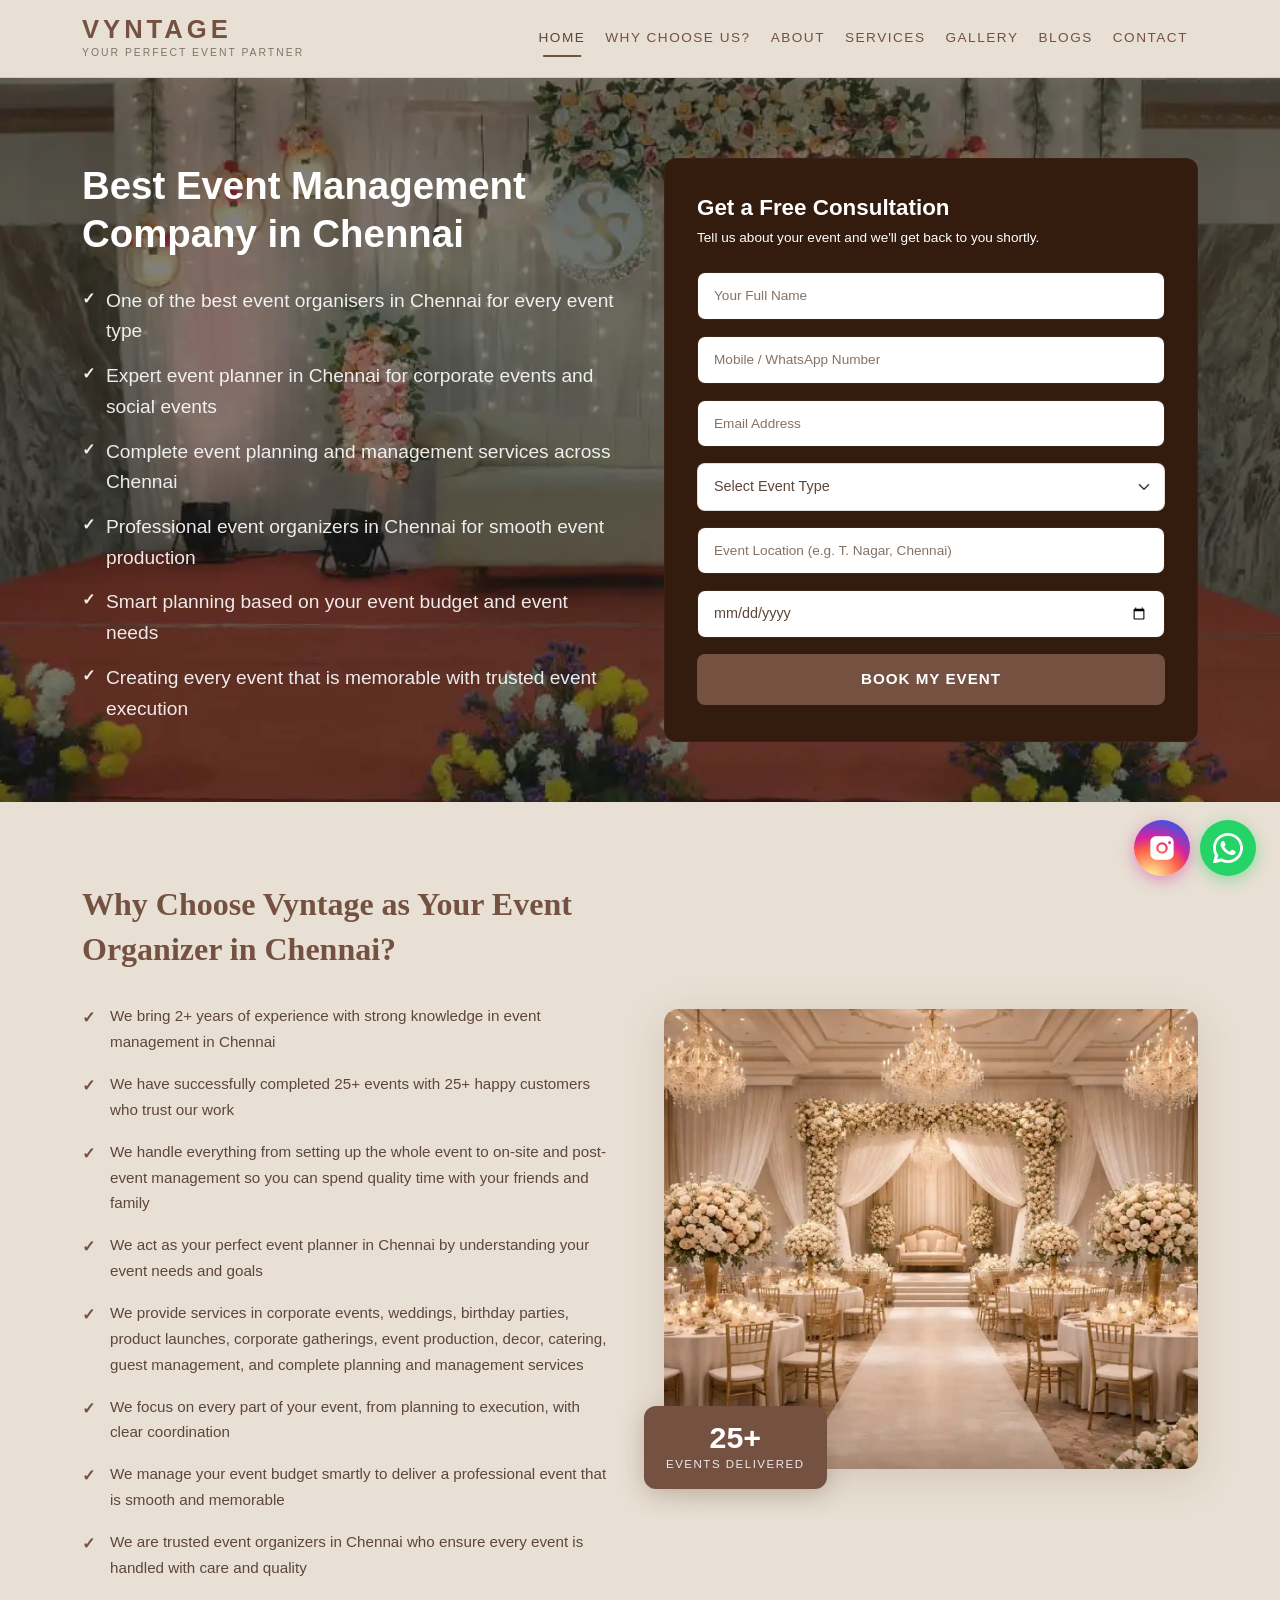
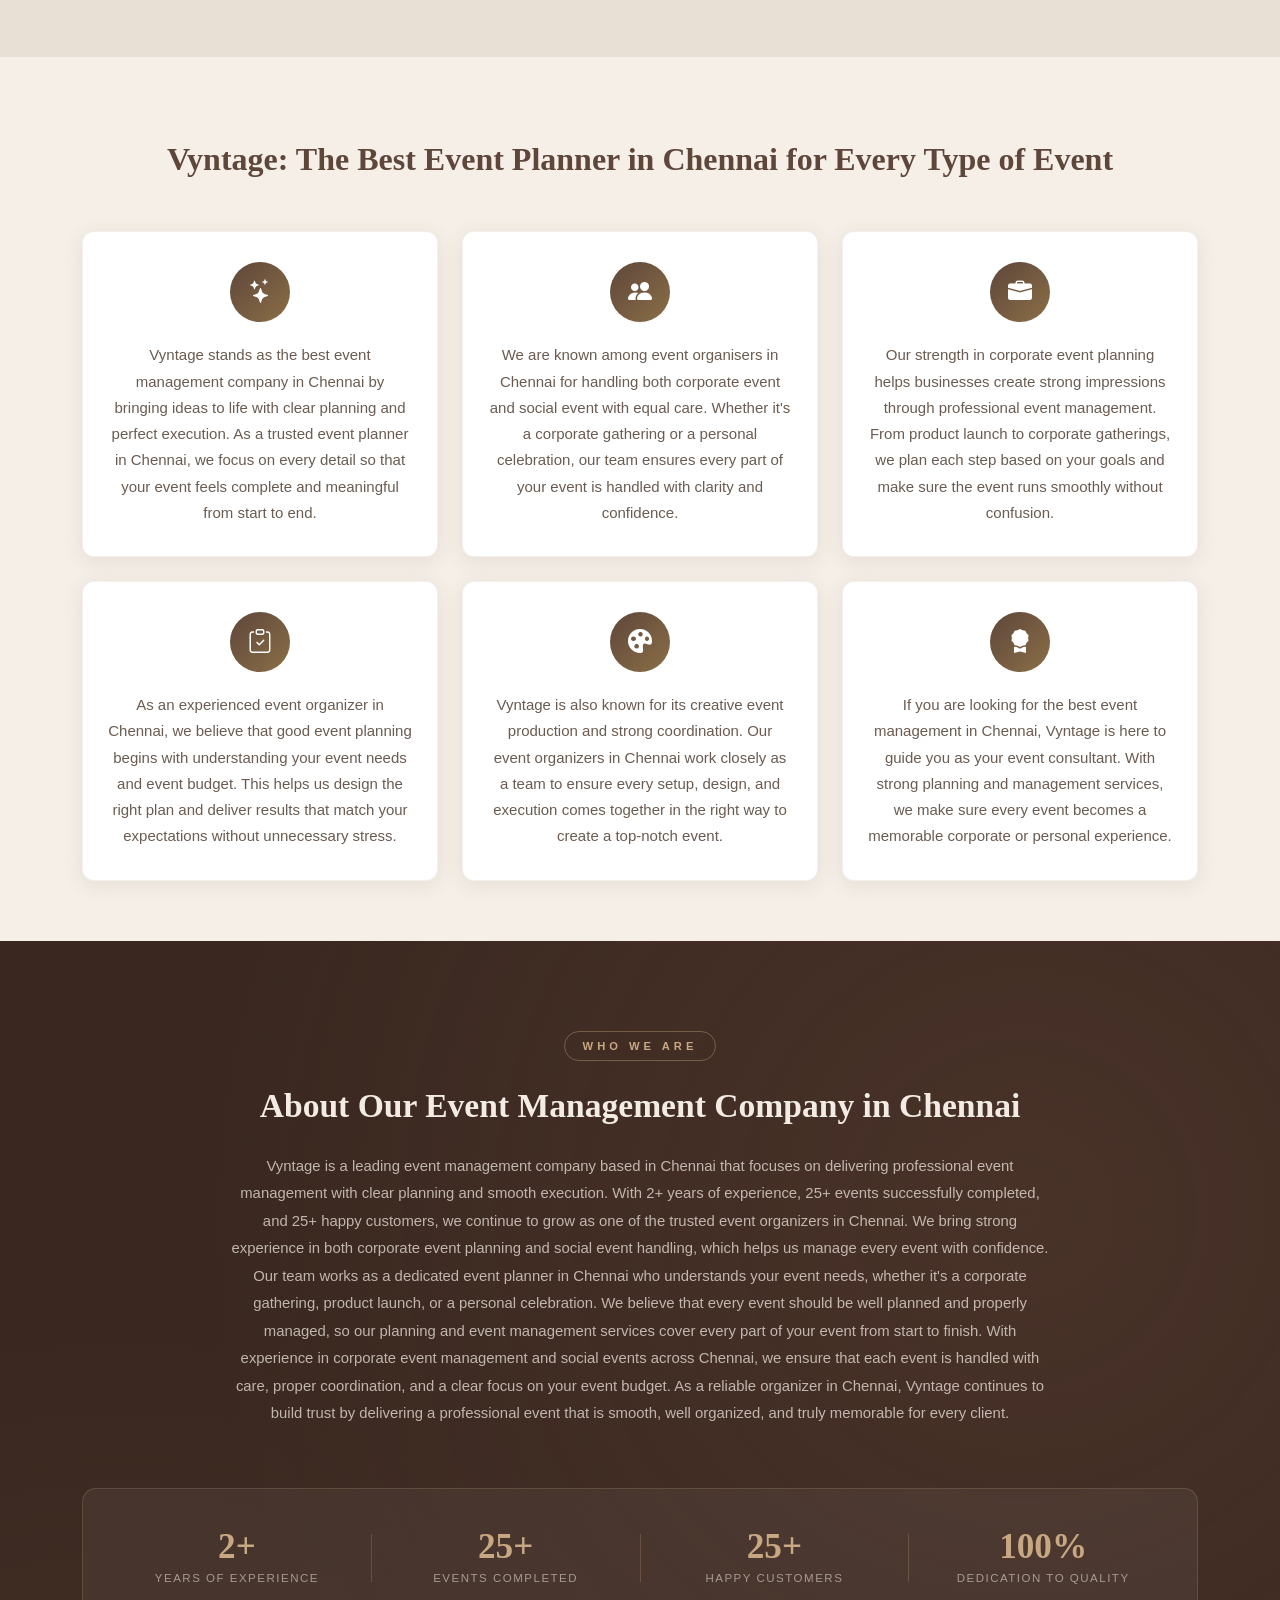
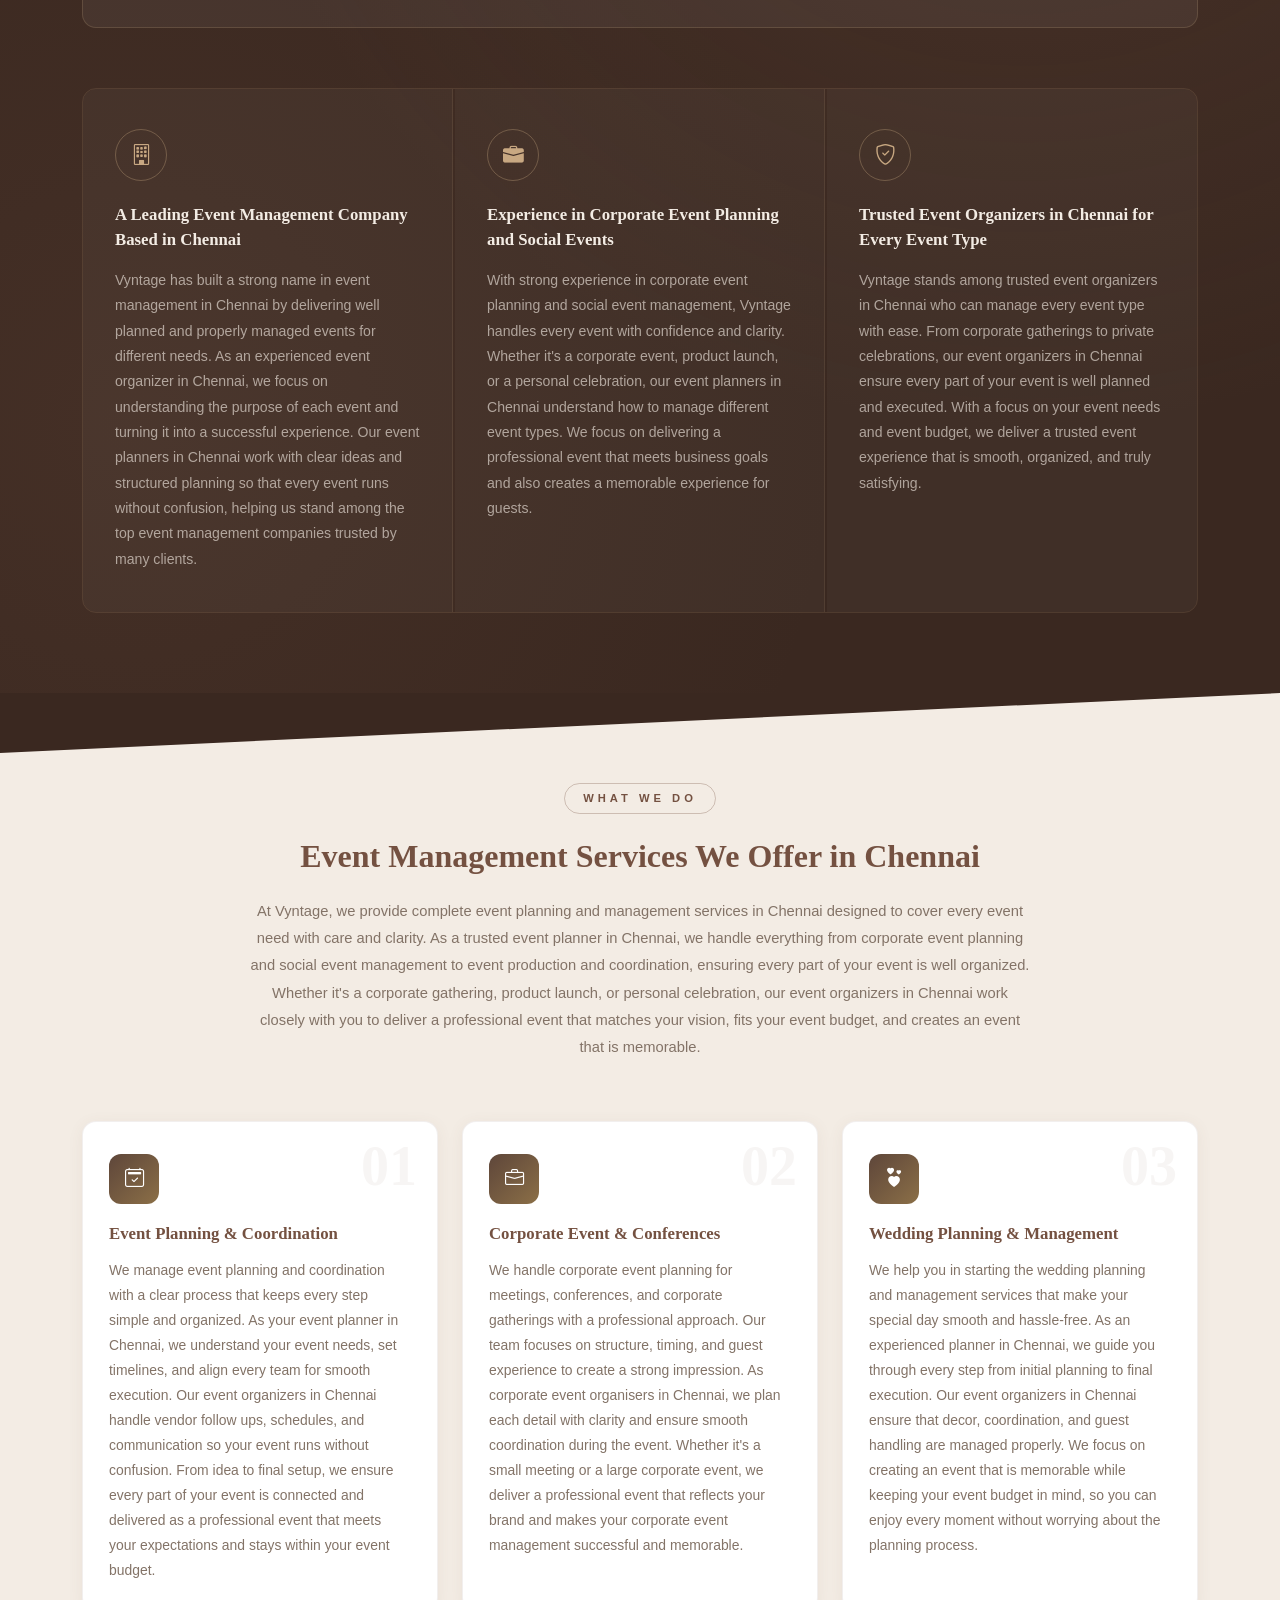
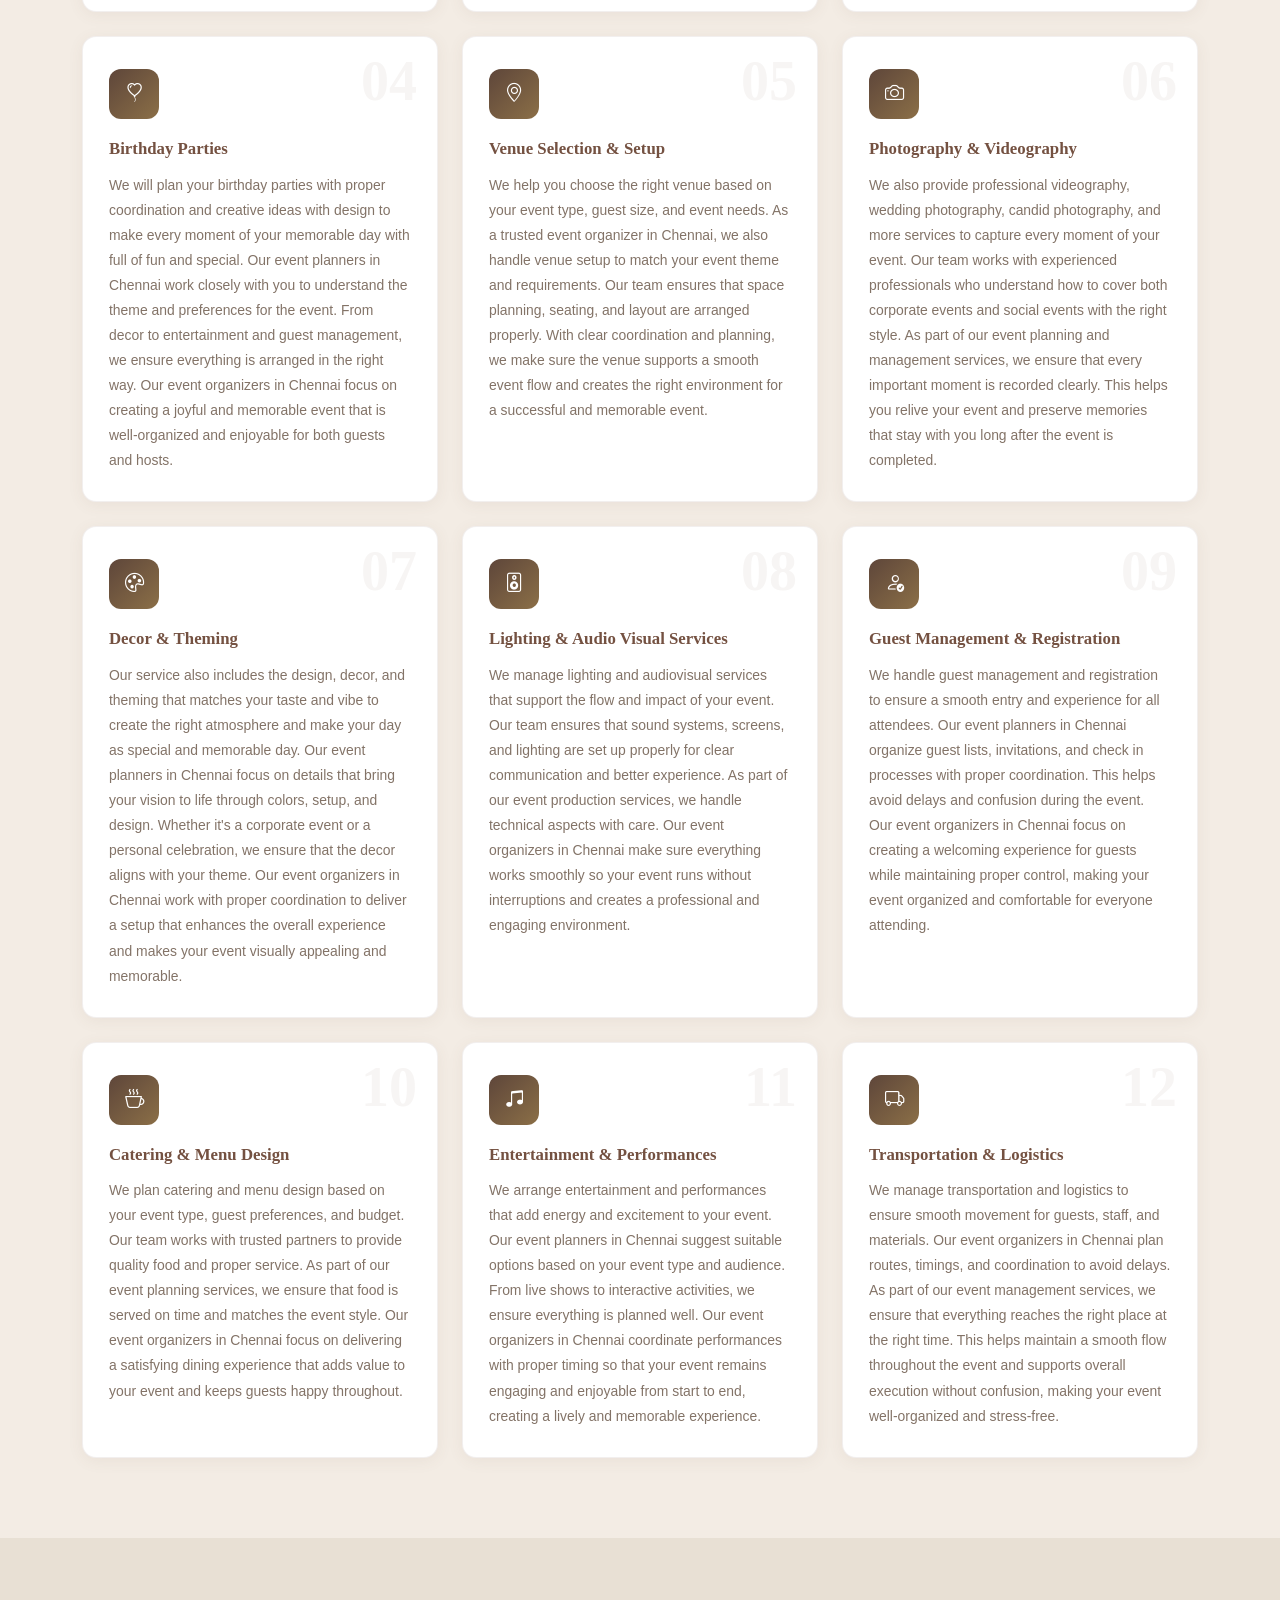
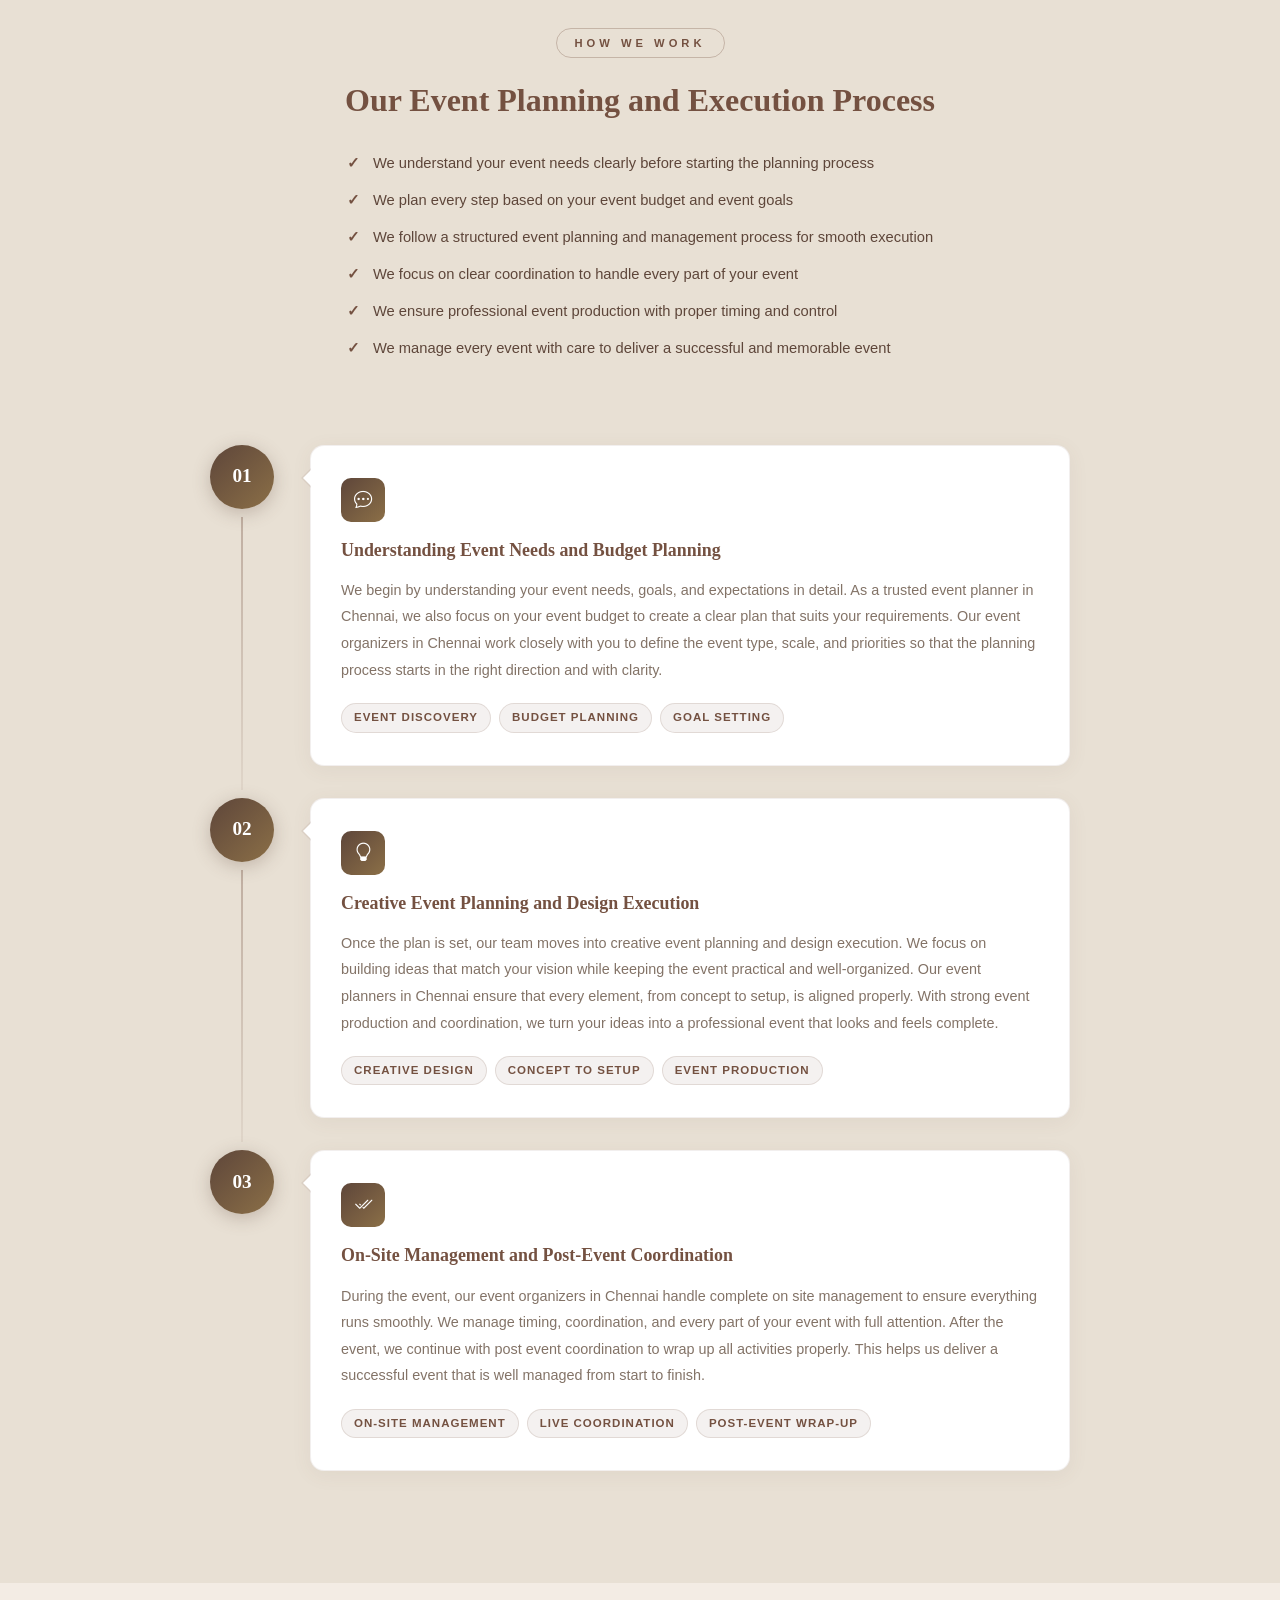
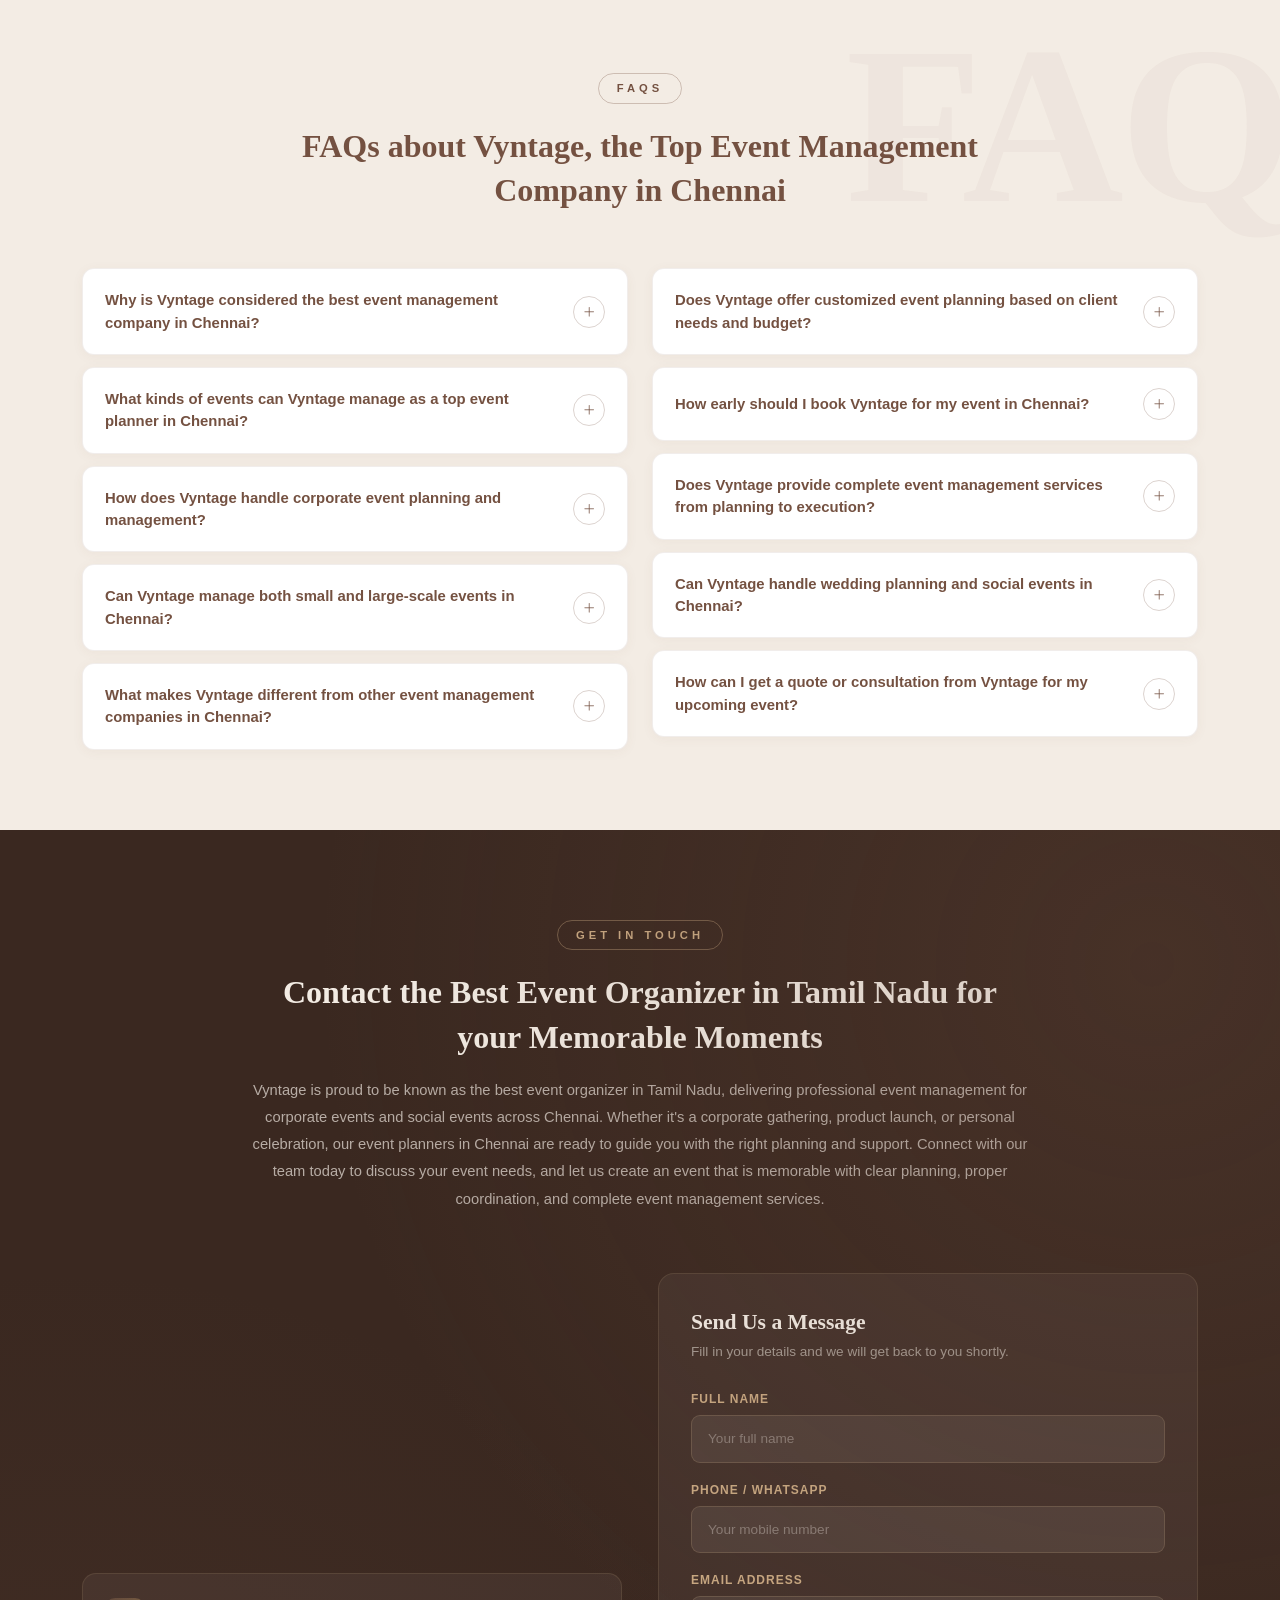
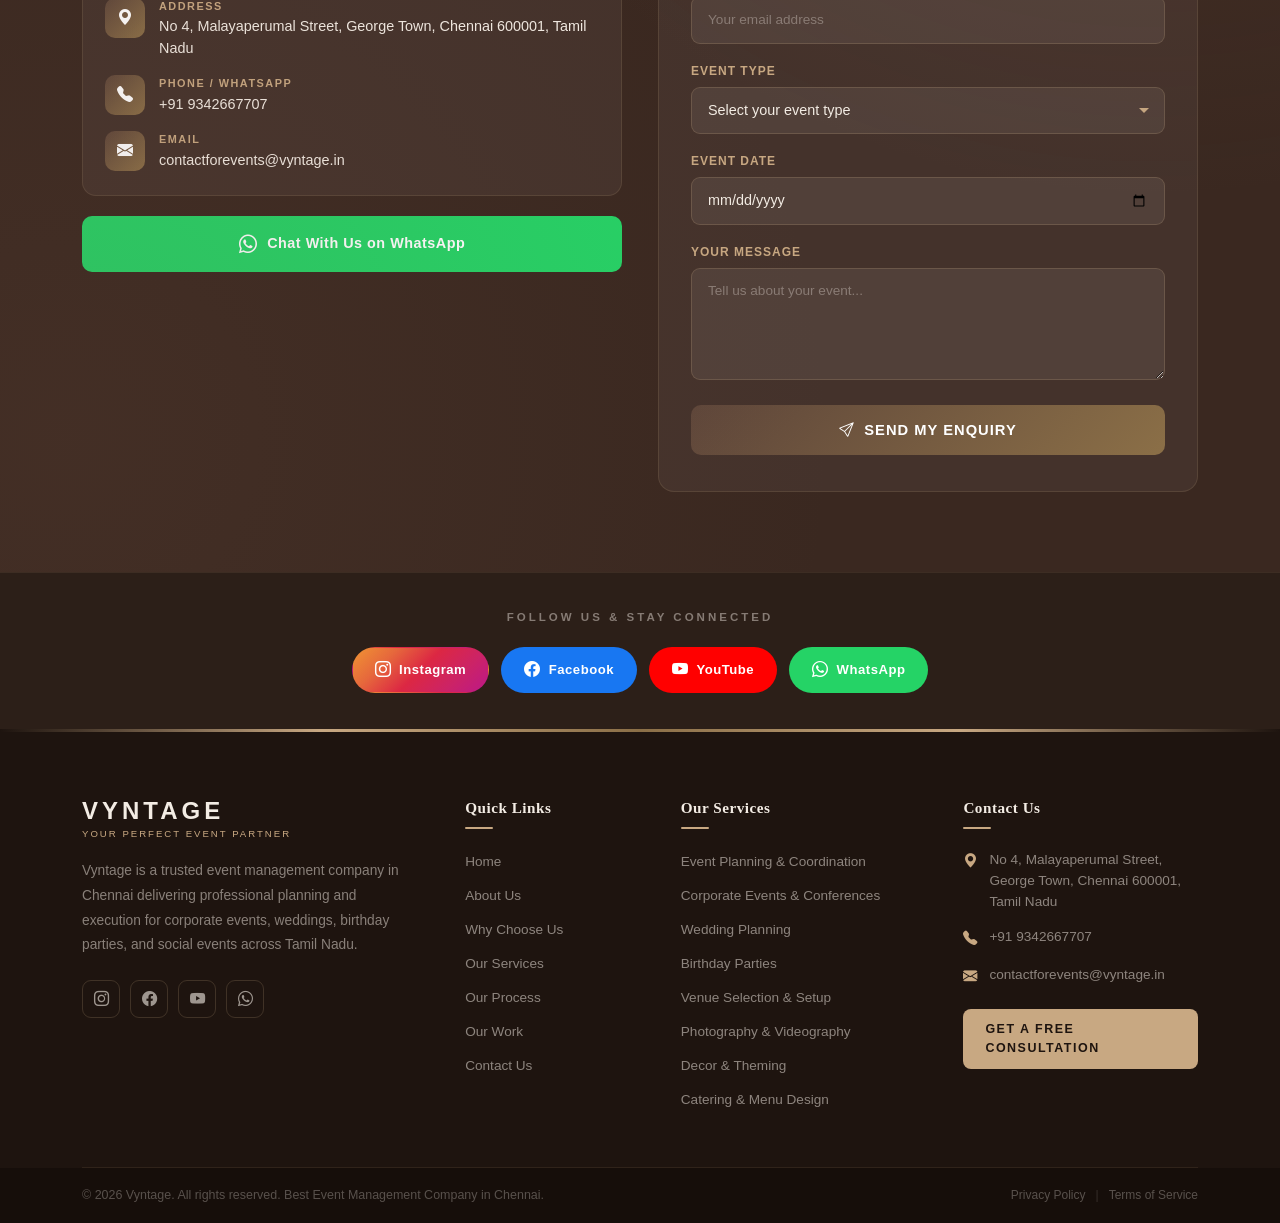
==== commit 323b4d29: "Add files via upload" ====
--- a/index.html
+++ b/index.html
@@ -9,6 +9,7 @@
   <title>Best Event Management Company in Chennai | Book Your Free Consultation</title>
   <link href="https://cdn.jsdelivr.net/npm/bootstrap@5.3.3/dist/css/bootstrap.min.css" rel="stylesheet">
   <link rel="stylesheet" href="https://cdn.jsdelivr.net/npm/bootstrap-icons@1.11.3/font/bootstrap-icons.min.css">
+    <link rel="canonical" href="https://vyntage.in/">
 
   <link rel="stylesheet" href="style.css">
 </head>
@@ -92,7 +93,7 @@
               <div class="mb-3">
                 <input type="date" class="form-control hero-input" required>
               </div>
-<a href="mailto:vyntageproduction@gmail.com" style="text-decoration: none;">
+<a href="mailto:contactforevents@vyntage.in" style="text-decoration: none;">
   <button type="submit" class="btn hero-btn w-100">
     Book My Event
   </button>
@@ -658,7 +659,7 @@
             <div class="contact-info-text">
               <span class="info-label">Email</span>
               <!-- REPLACE with your actual email -->
-              <a class="info-value info-link" href="mailto:vyntageproduction@gmail.com">vyntageproduction@gmail.com</a>
+              <a class="info-value info-link" href="mailto:contactforevents@vyntage.in">contactforevents@vyntage.in</a>
             </div>
           </div>
  
@@ -719,7 +720,7 @@
             <textarea id="cf-message" class="cf-input cf-textarea" placeholder="Tell us about your event..." rows="4"></textarea>
           </div>
  
-          <a href="mailto:vyntageproduction@gmail.com" style="text-decoration: none;"><button type="submit" class="cf-submit-btn">
+          <a href="mailto:contactforevents@vyntage.in" style="text-decoration: none;"><button type="submit" class="cf-submit-btn">
             <i class="bi bi-send"></i> Send My Enquiry
           </button></a>
  
@@ -849,7 +850,7 @@
           <li>
             <i class="bi bi-envelope-fill"></i>
             <!-- REPLACE with your actual email -->
-            <a href="mailto:vyntageproduction@gmail.com">vyntageproduction@gmail.com</a>
+            <a href="mailto:contactforevents@vyntage.in">contactforevents@vyntage.in</a>
           </li>
         </ul>
         <a href="tel:+919342667707" class="footer-cta">Get a Free Consultation</a>
@@ -881,6 +882,22 @@
 
   <script src="https://cdn.jsdelivr.net/npm/bootstrap@5.3.3/dist/js/bootstrap.bundle.min.js"></script>
   <script src="script.js"></script>
+
+    <!-- Instagram Sticky Button -->
+<a href="https://www.instagram.com/vyntage_productions/" class="instagram-sticky" target="_blank" rel="noopener noreferrer" aria-label="Visit Instagram">
+  <svg viewBox="0 0 24 24">
+    <path fill="#fff" d="M7 2C4.243 2 2 4.243 2 7v10c0 2.757 
+    2.243 5 5 5h10c2.757 0 5-2.243 
+    5-5V7c0-2.757-2.243-5-5-5H7zm5 
+    5a5 5 0 110 10 5 5 0 
+    010-10zm6.5-.75a1.25 1.25 0 
+    110 2.5 1.25 1.25 0 
+    010-2.5zM12 9a3 3 0 100 
+    6 3 3 0 000-6z"/>
+  </svg>
+</a>
+  <!-- WhatsApp Sticky Button -->
+
   <a href="https://wa.me/919342667707"
   class="whatsapp-sticky"
   target="_blank"
--- a/style.css
+++ b/style.css
@@ -159,6 +159,7 @@
   padding: 80px 0 60px;
   /* background-color: var(--bg-section); */
 background-image: url('images/best-event-management-company-in-chennai.webp');
+/* background-image: url('images/best-event-management-company-in-chennai.jpg'); */
 background-position: center;
 background-size: cover;
 background-repeat: no-repeat;
@@ -2967,4 +2968,36 @@
   height: 30px;
   fill: #fff;
 }
-/* WhatsApp Sticky Button */+/* WhatsApp Sticky Button */
+
+/* Instagram Sticky Button */
+.instagram-sticky {
+  position: fixed;
+  bottom: 24px;
+  right: 90px; /* placed left of WhatsApp button */
+  z-index: 9999;
+  width: 56px;
+  height: 56px;
+  background: radial-gradient(circle at 30% 107%, 
+              #fdf497 0%, #fdf497 5%, 
+              #fd5949 45%, #d6249f 60%, #285AEB 90%);
+  border-radius: 50%;
+  display: flex;
+  align-items: center;
+  justify-content: center;
+  box-shadow: 0 4px 16px rgba(214, 36, 159, 0.45);
+  text-decoration: none;
+  transition: transform 0.2s ease, box-shadow 0.2s ease;
+}
+
+.instagram-sticky:hover {
+  transform: translateY(-3px);
+  box-shadow: 0 8px 24px rgba(214, 36, 159, 0.55);
+}
+
+.instagram-sticky svg {
+  width: 28px;
+  height: 28px;
+  fill: #fff;
+}
+/* Instagram Sticky Button */
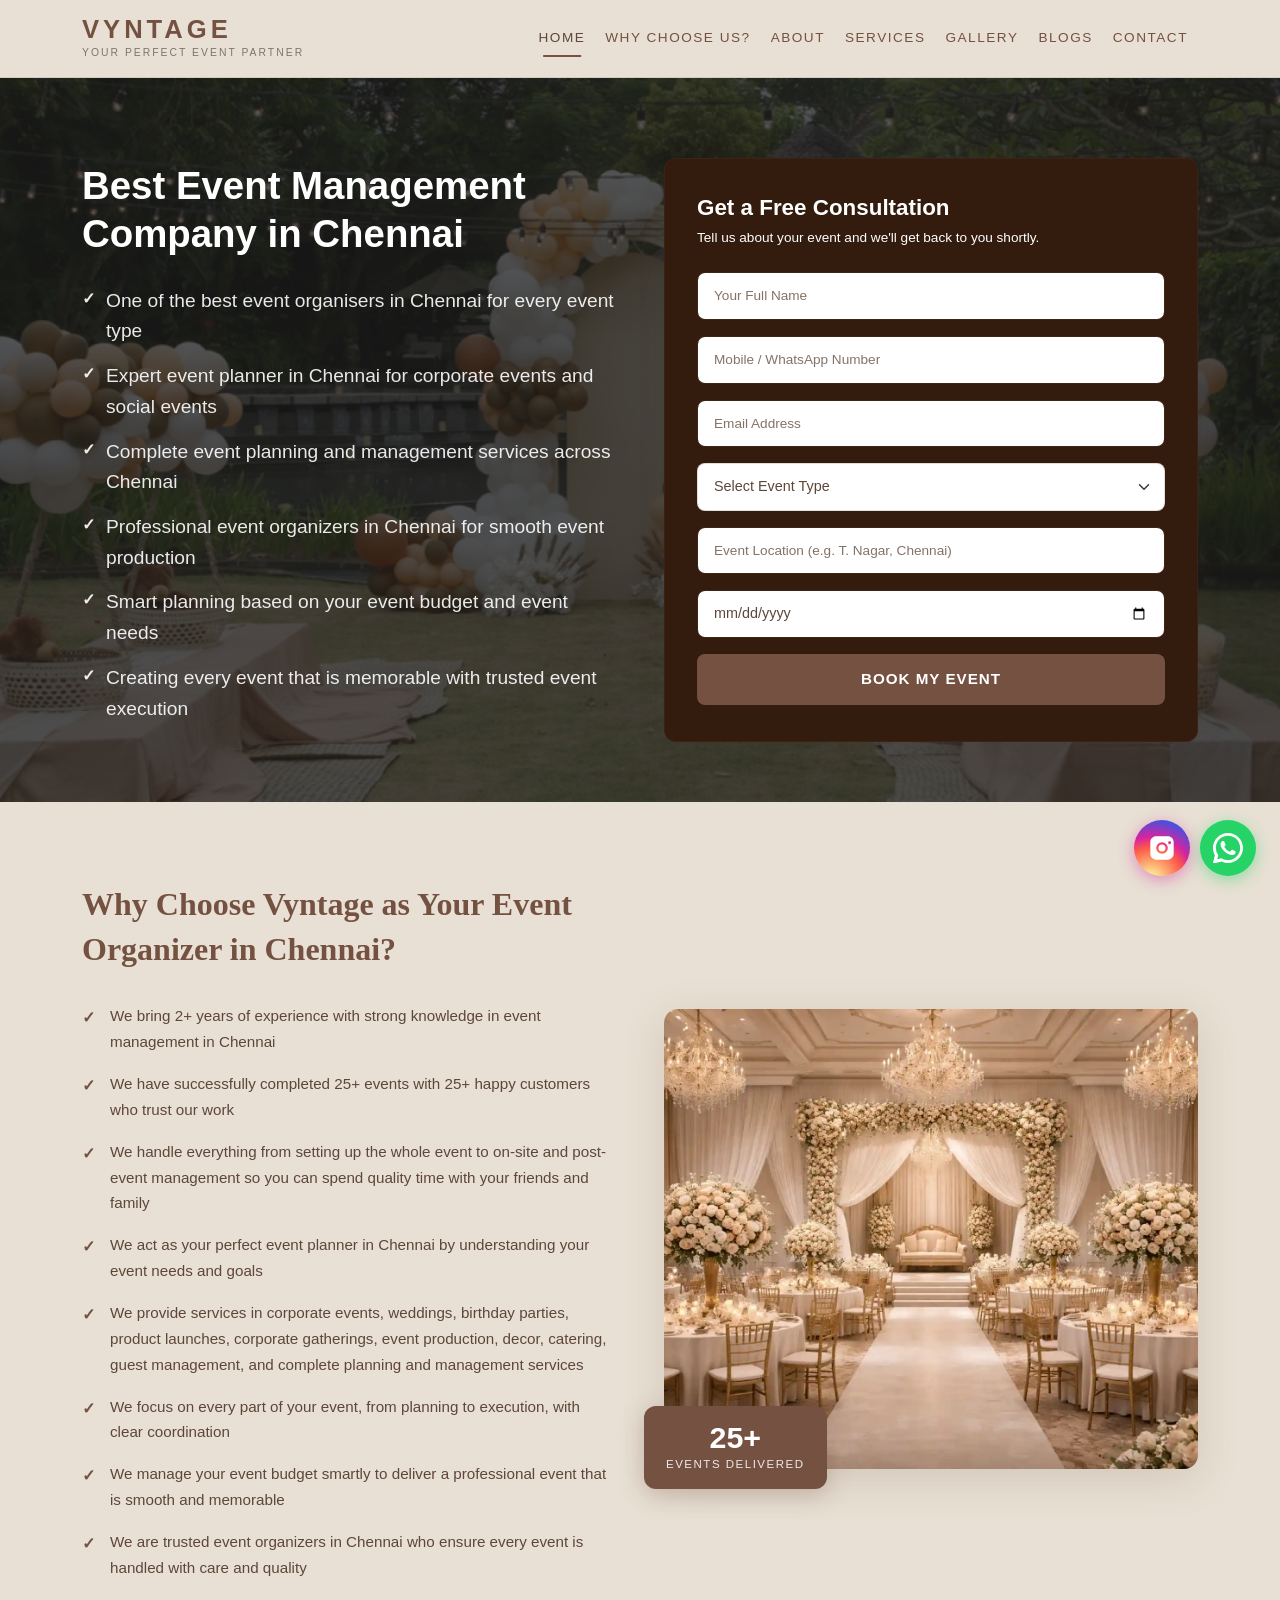
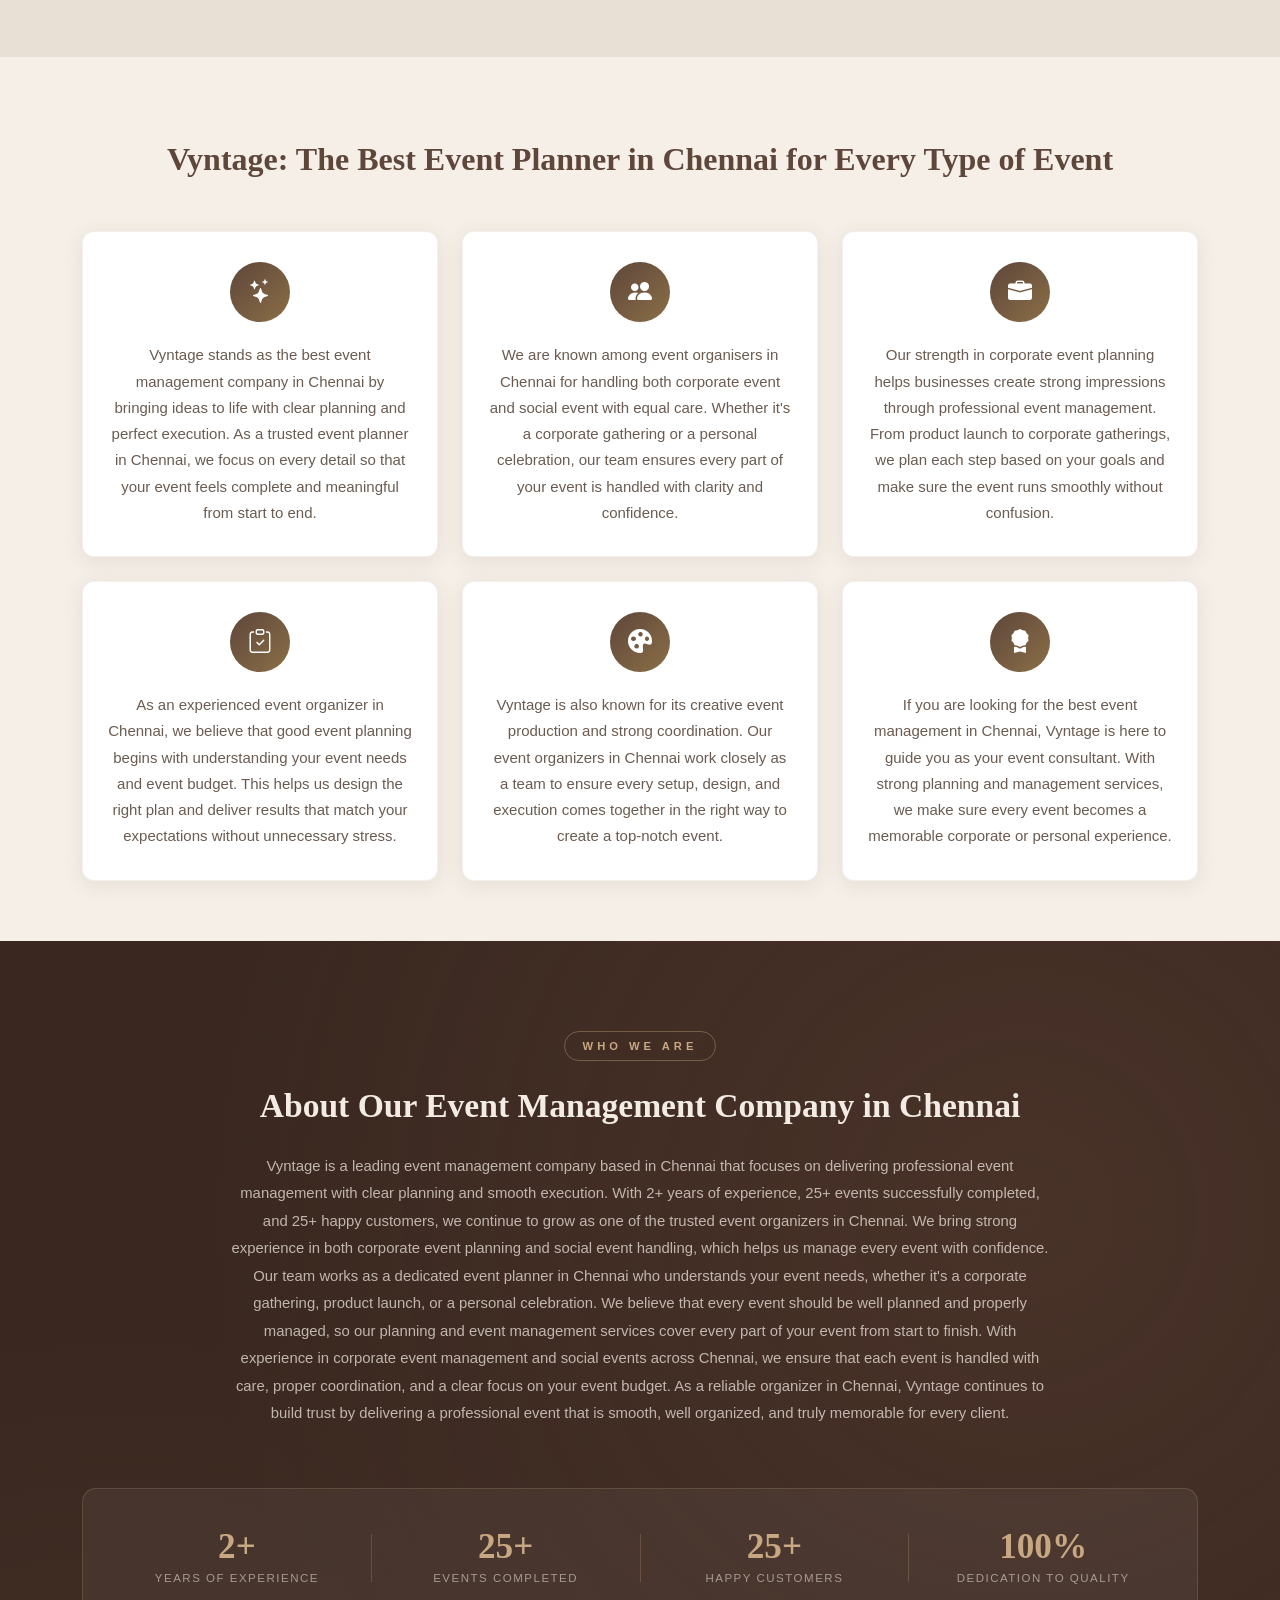
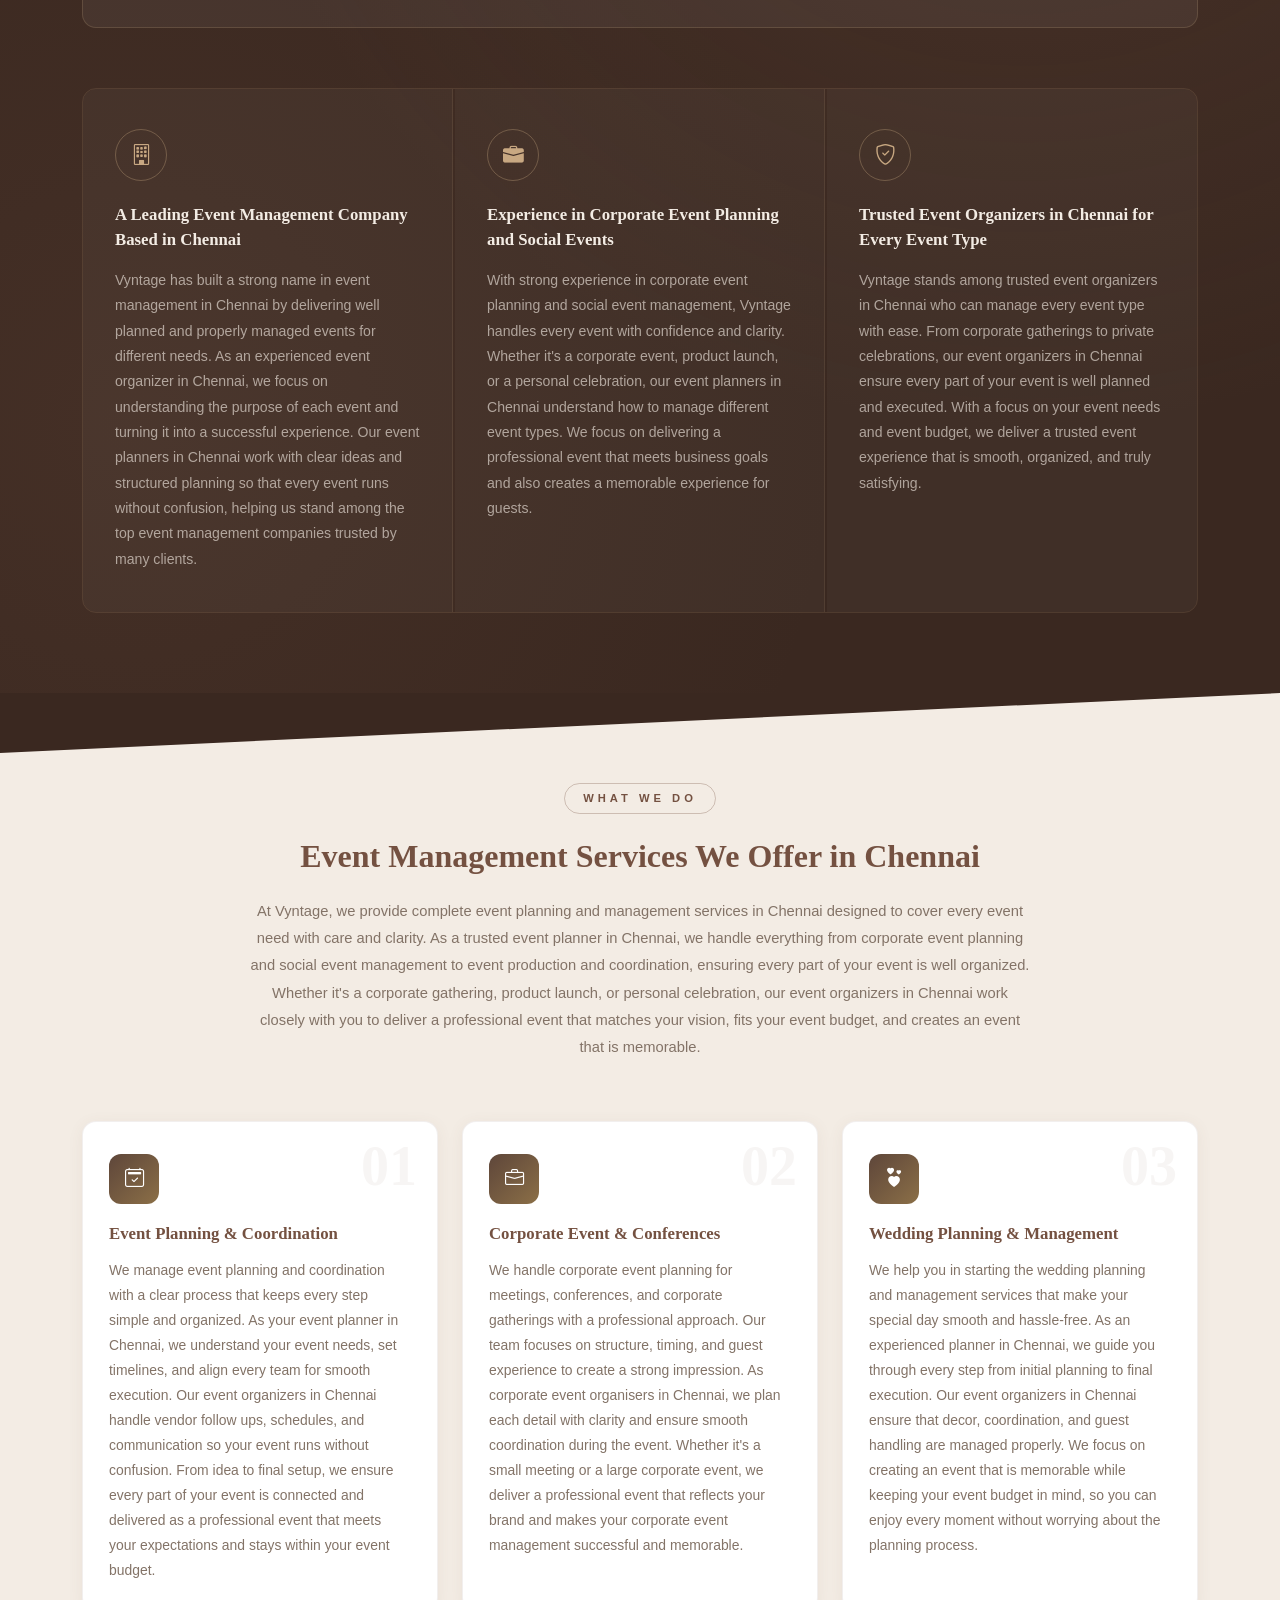
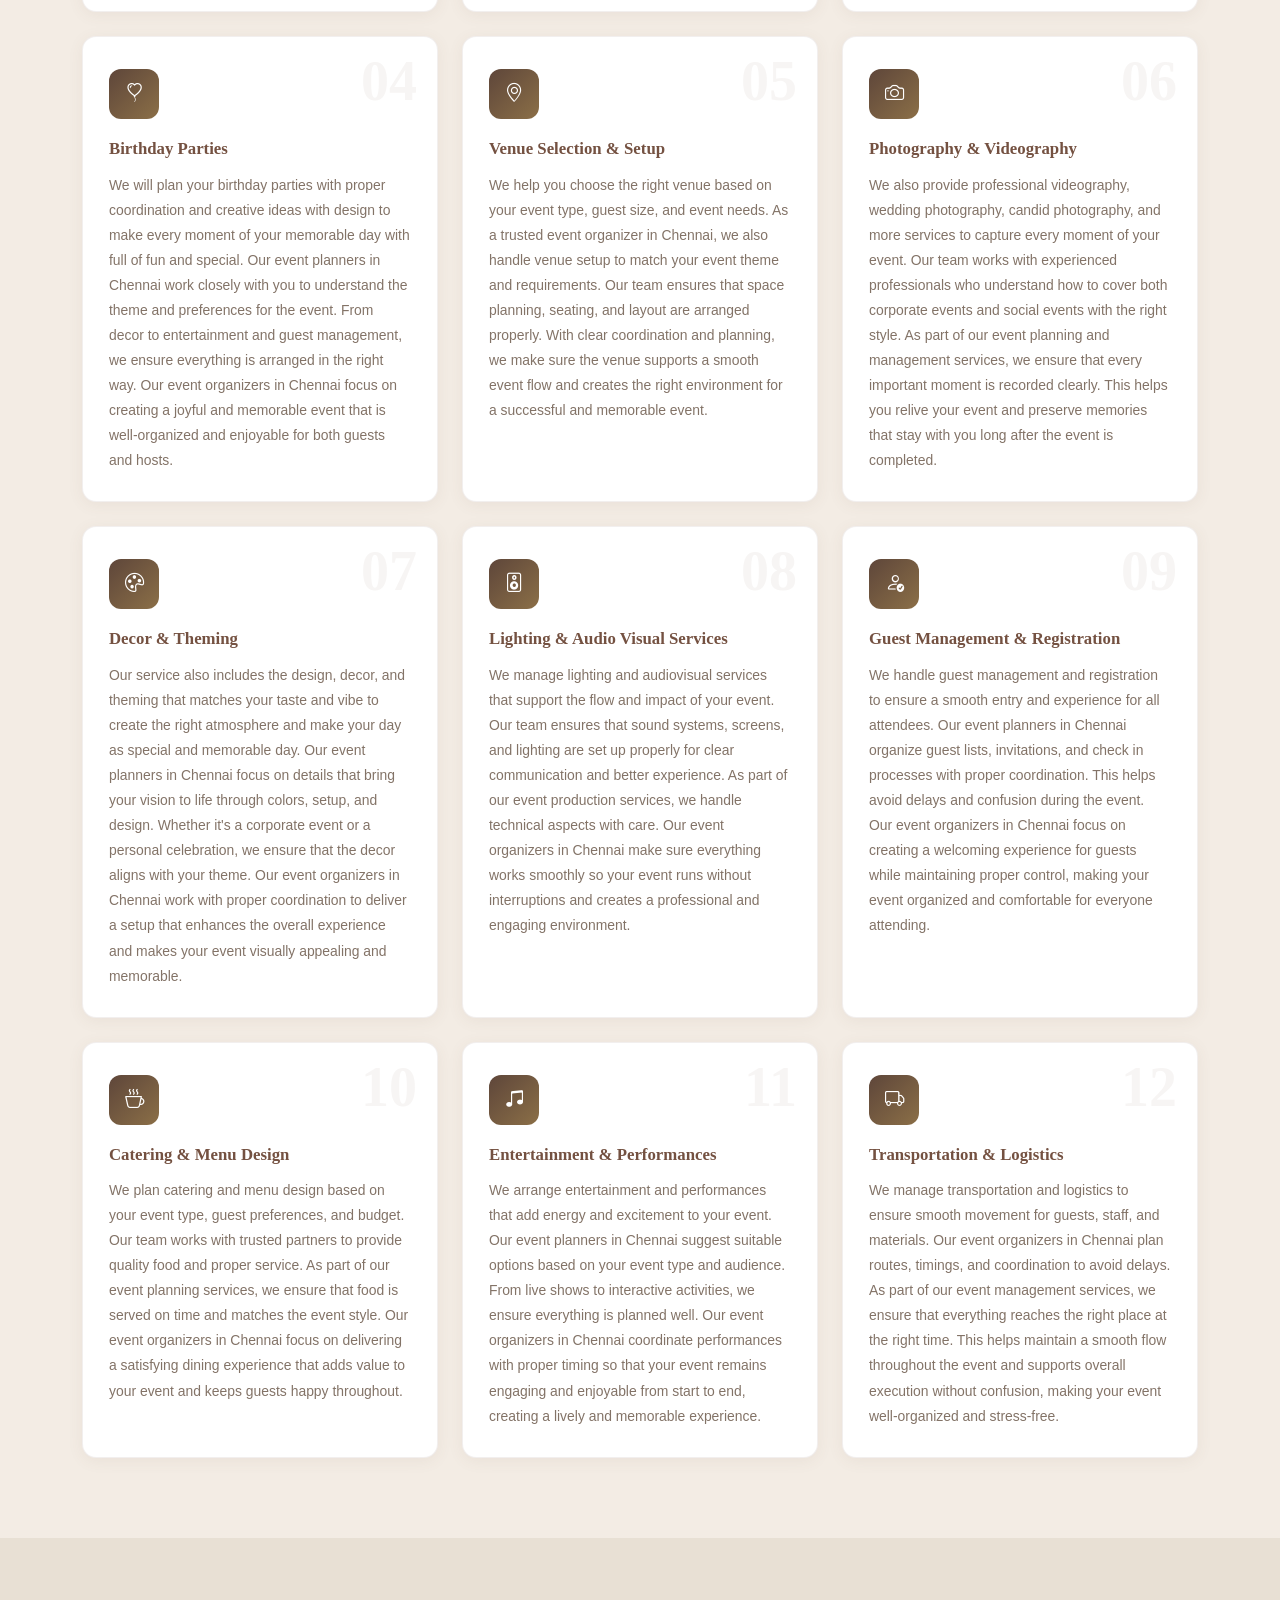
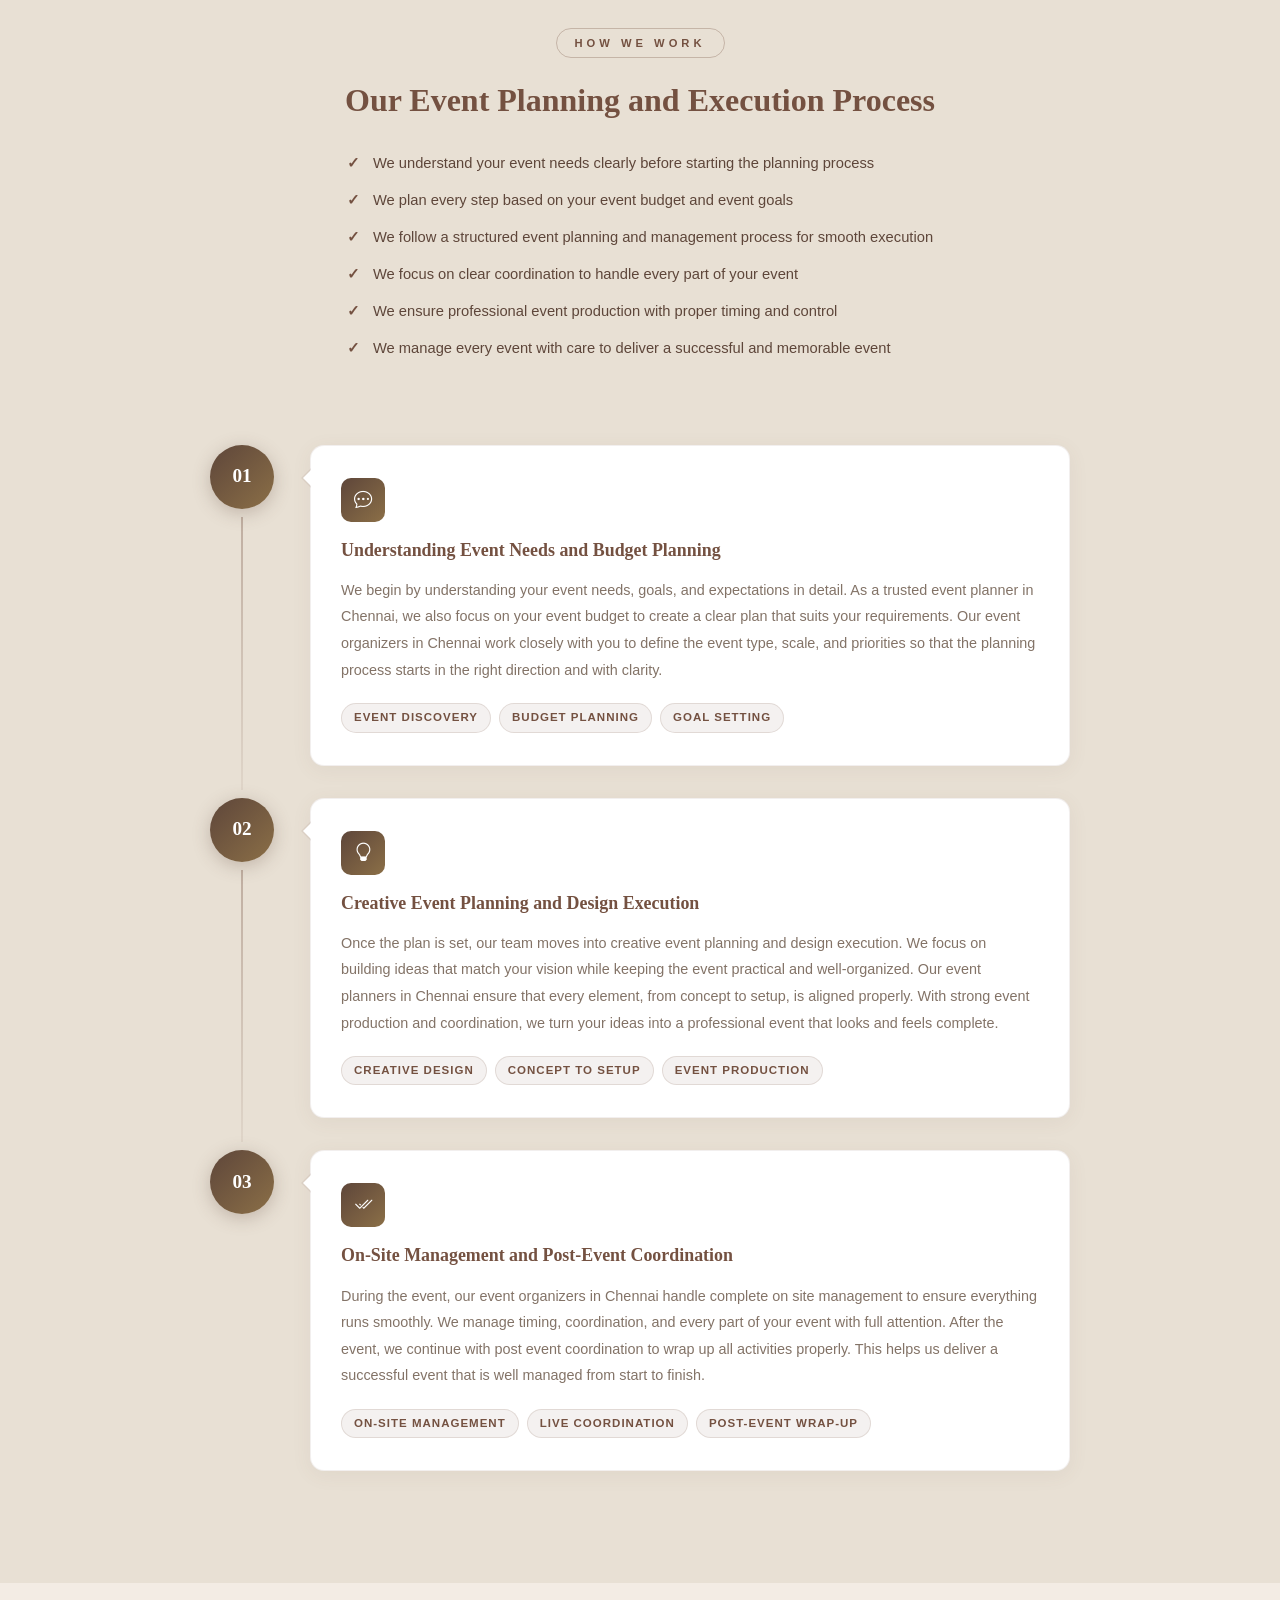
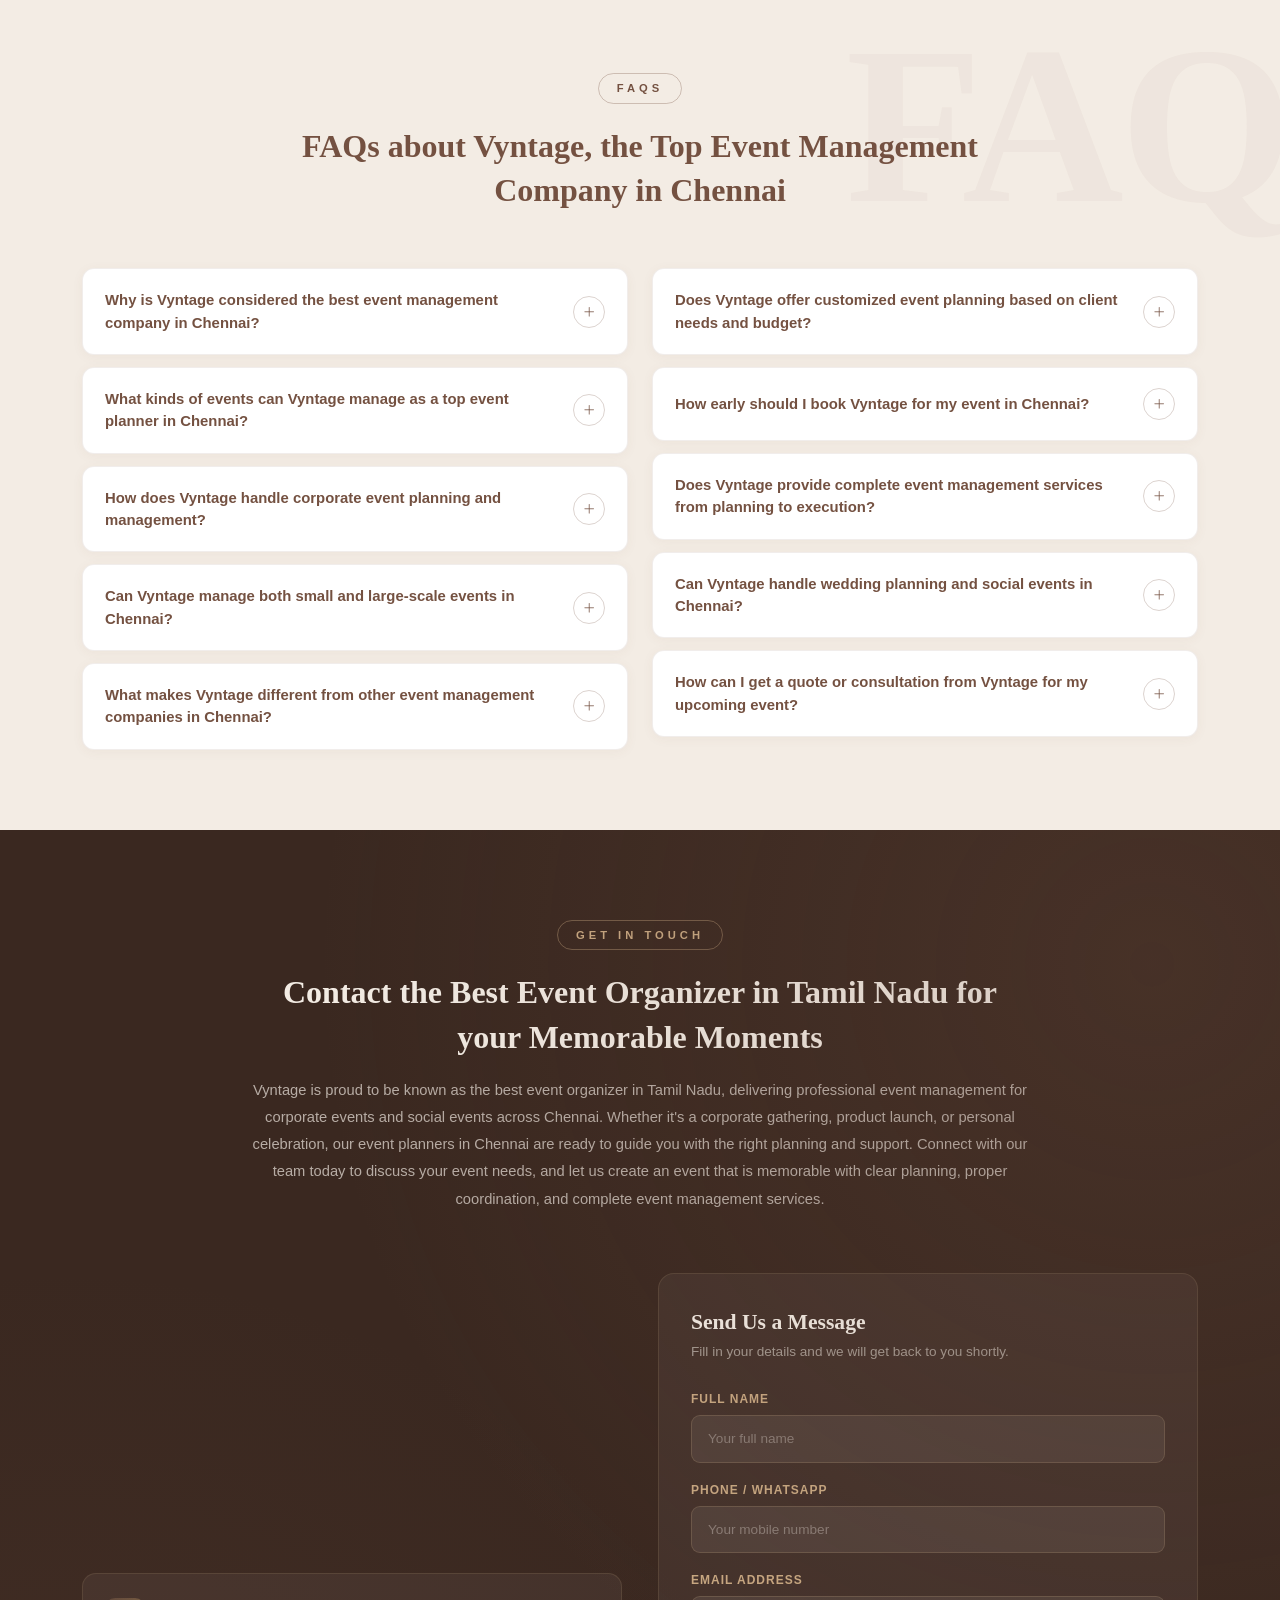
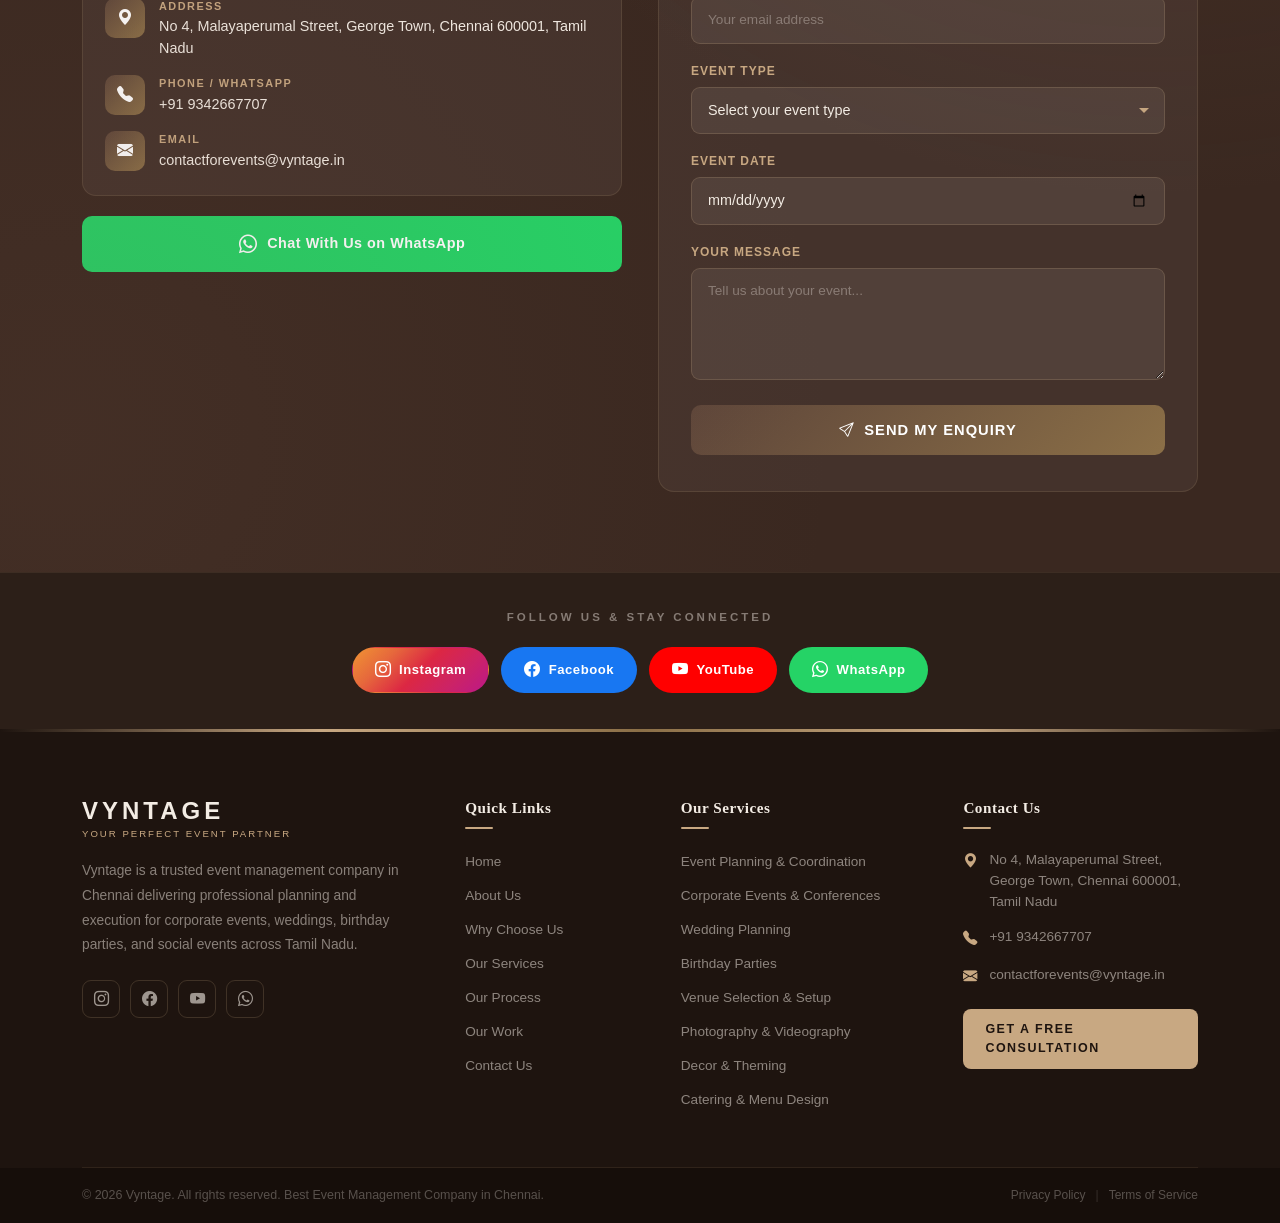
==== commit 47b54369: "Update index.html" ====
--- a/index.html
+++ b/index.html
@@ -10,6 +10,7 @@
   <link href="https://cdn.jsdelivr.net/npm/bootstrap@5.3.3/dist/css/bootstrap.min.css" rel="stylesheet">
   <link rel="stylesheet" href="https://cdn.jsdelivr.net/npm/bootstrap-icons@1.11.3/font/bootstrap-icons.min.css">
     <link rel="canonical" href="https://vyntage.in/">
+  <meta name="google-site-verification" content="SnKixLR7j7jXGHhyE1uow4g6G67IaElYJsDPr9zGLO8" />
 
   <link rel="stylesheet" href="style.css">
 </head>
--- a/style.css
+++ b/style.css
@@ -158,7 +158,7 @@
 .hero-section {
   padding: 80px 0 60px;
   /* background-color: var(--bg-section); */
-background-image: url('images/best-event-management-company-in-chennai.webp');
+background-image: url('images/best-event-management-company-in-chennai.jpg');
 /* background-image: url('images/best-event-management-company-in-chennai.jpg'); */
 background-position: center;
 background-size: cover;
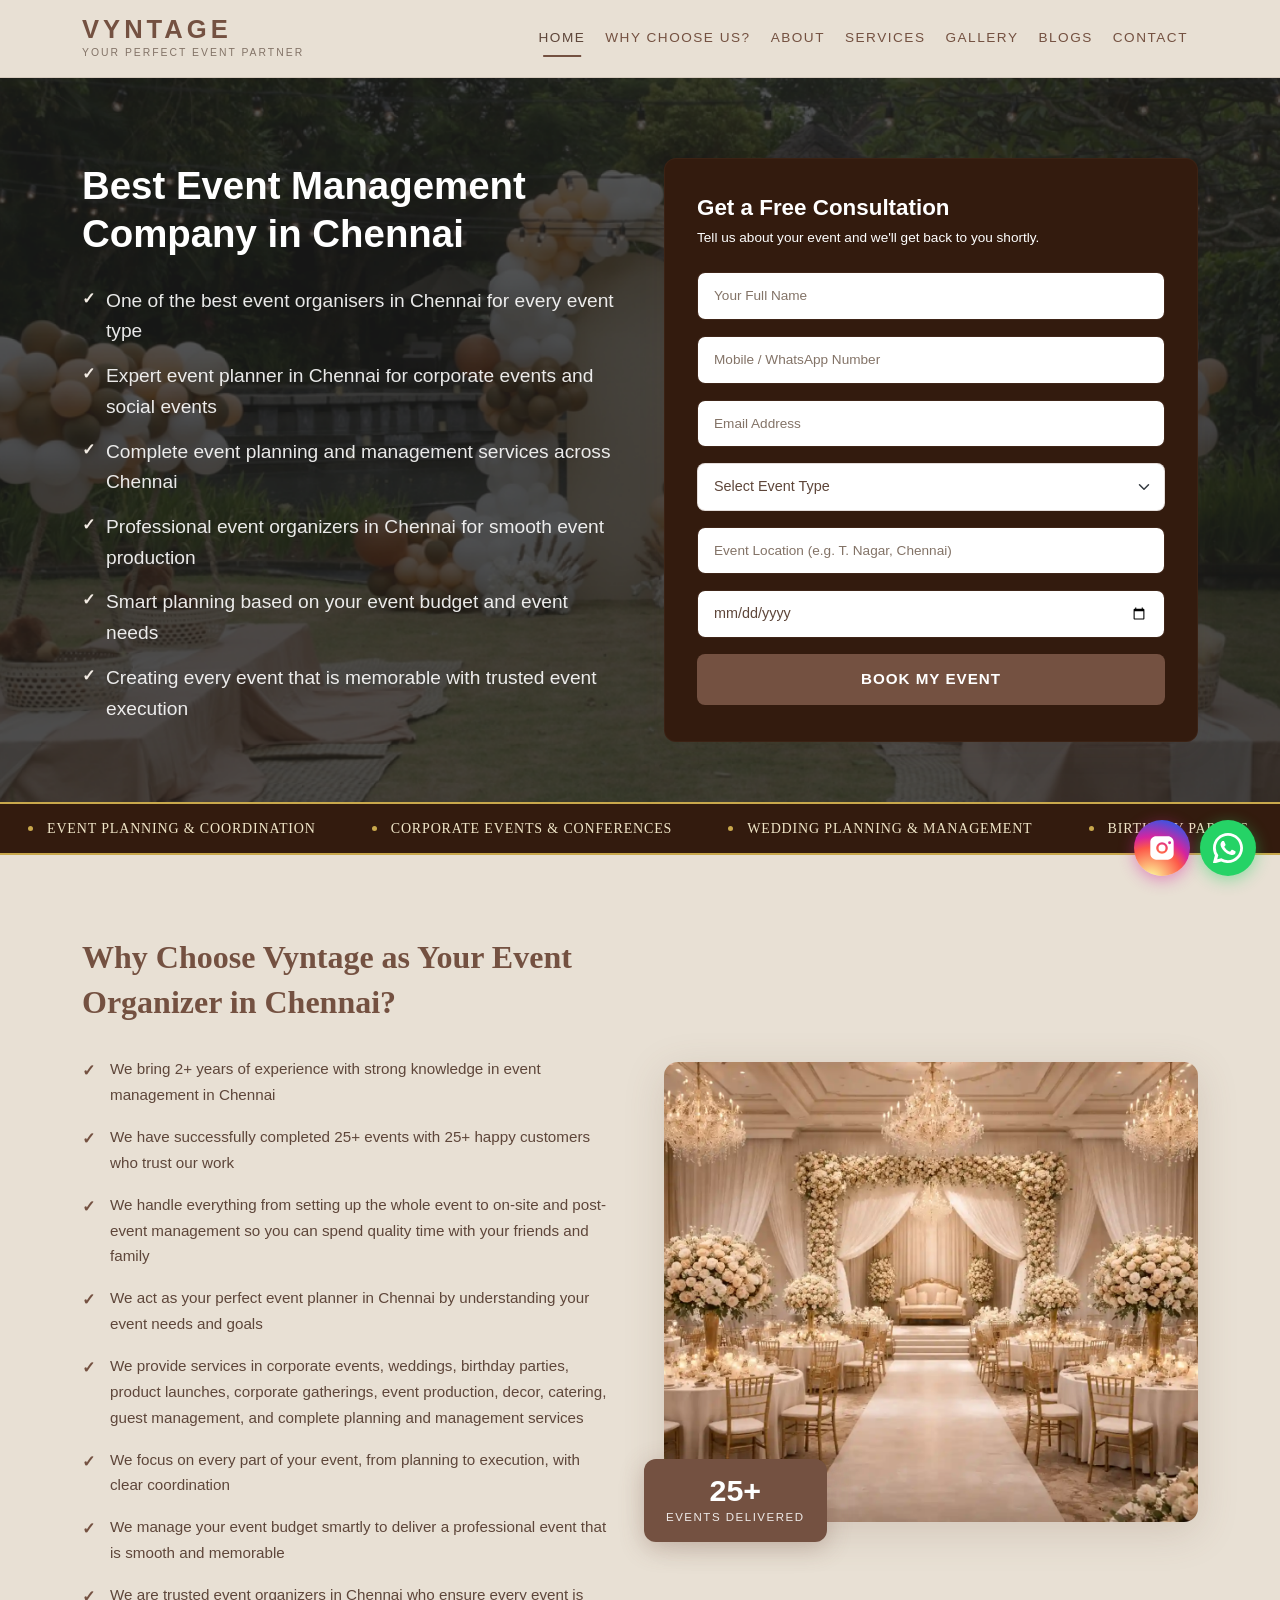
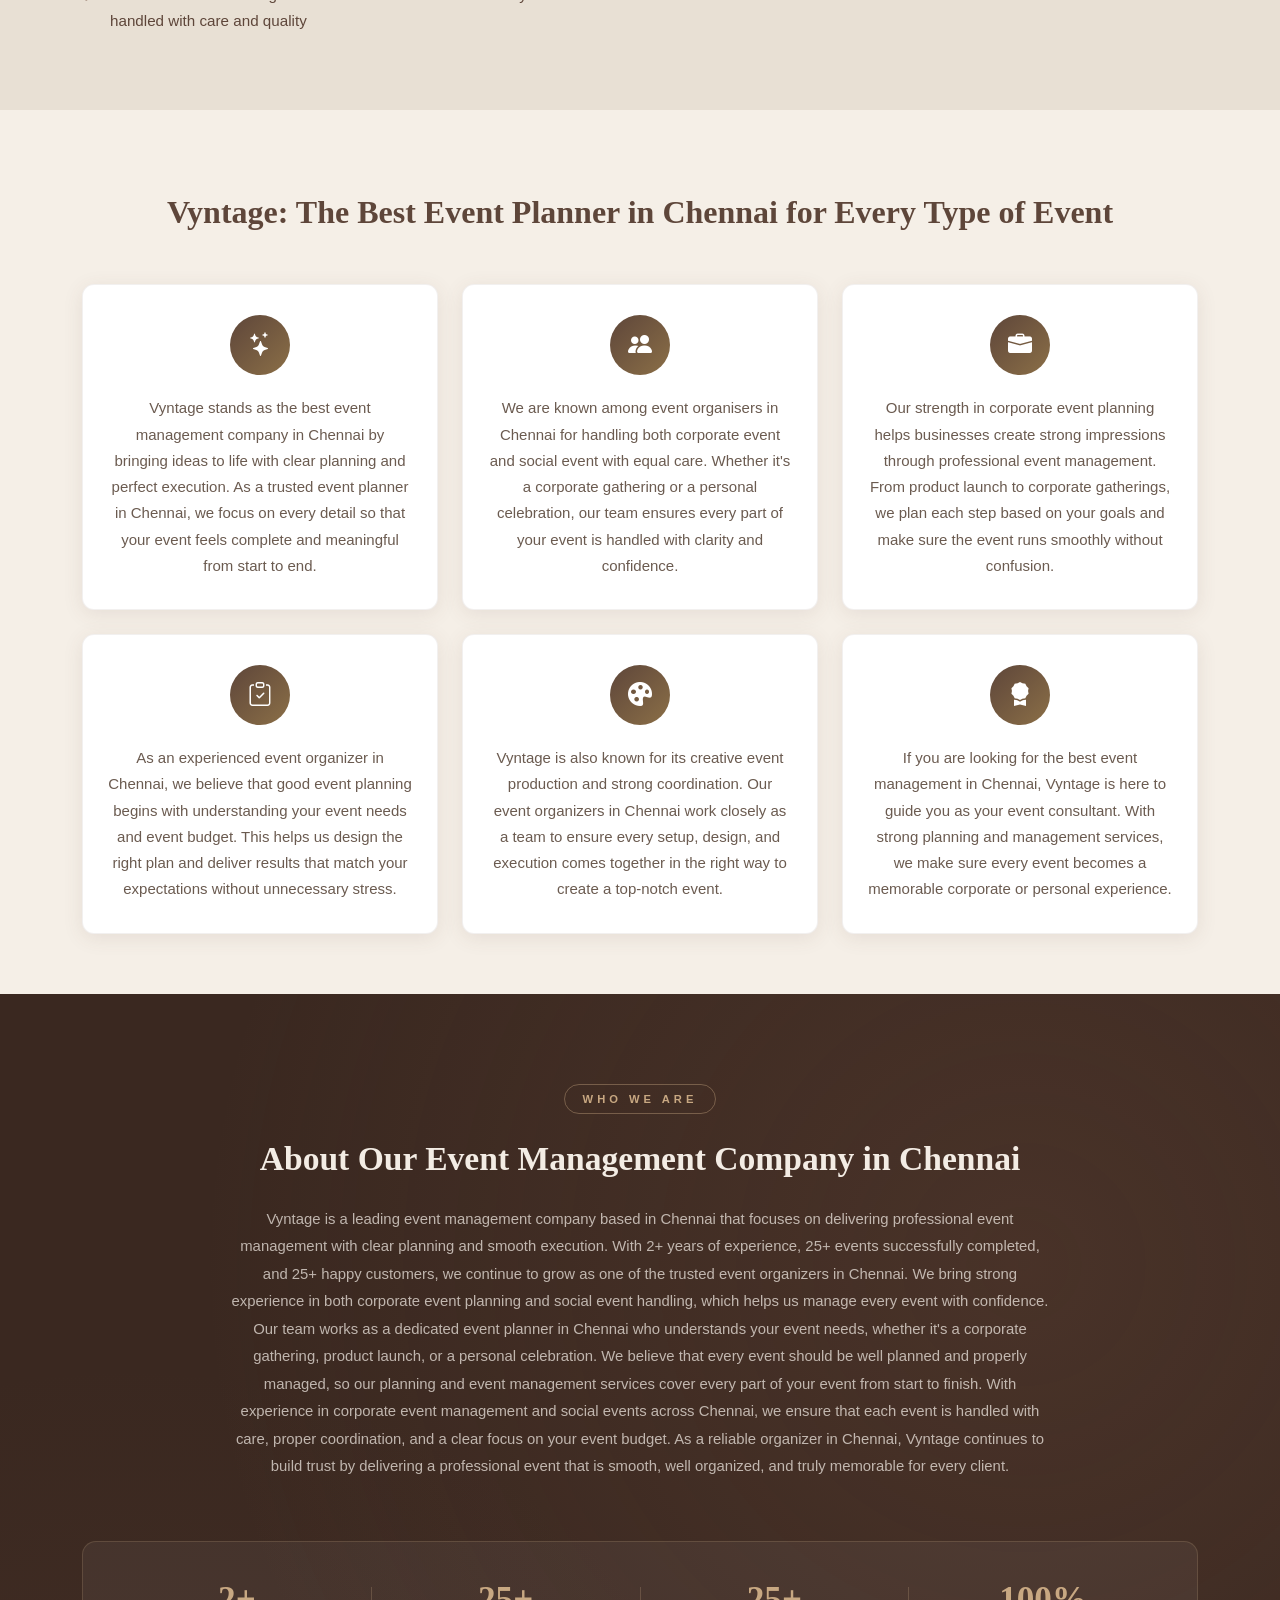
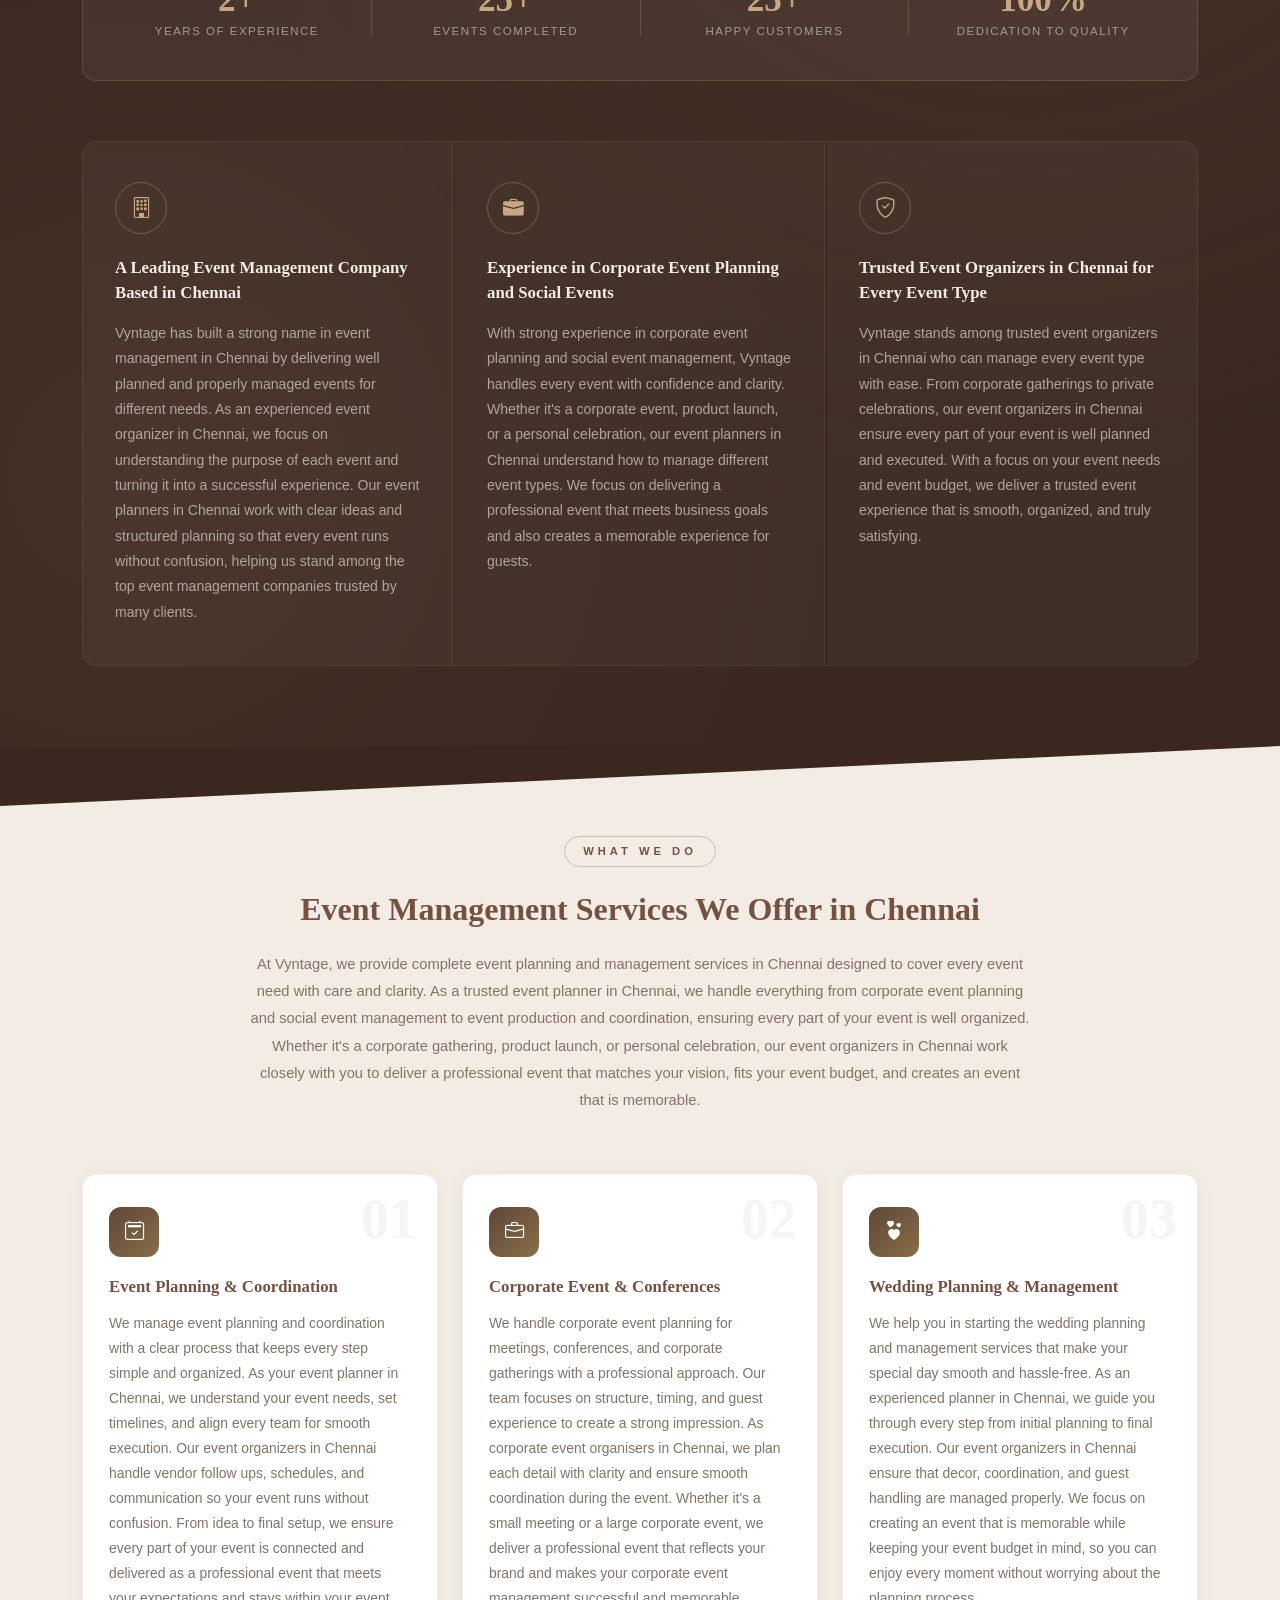
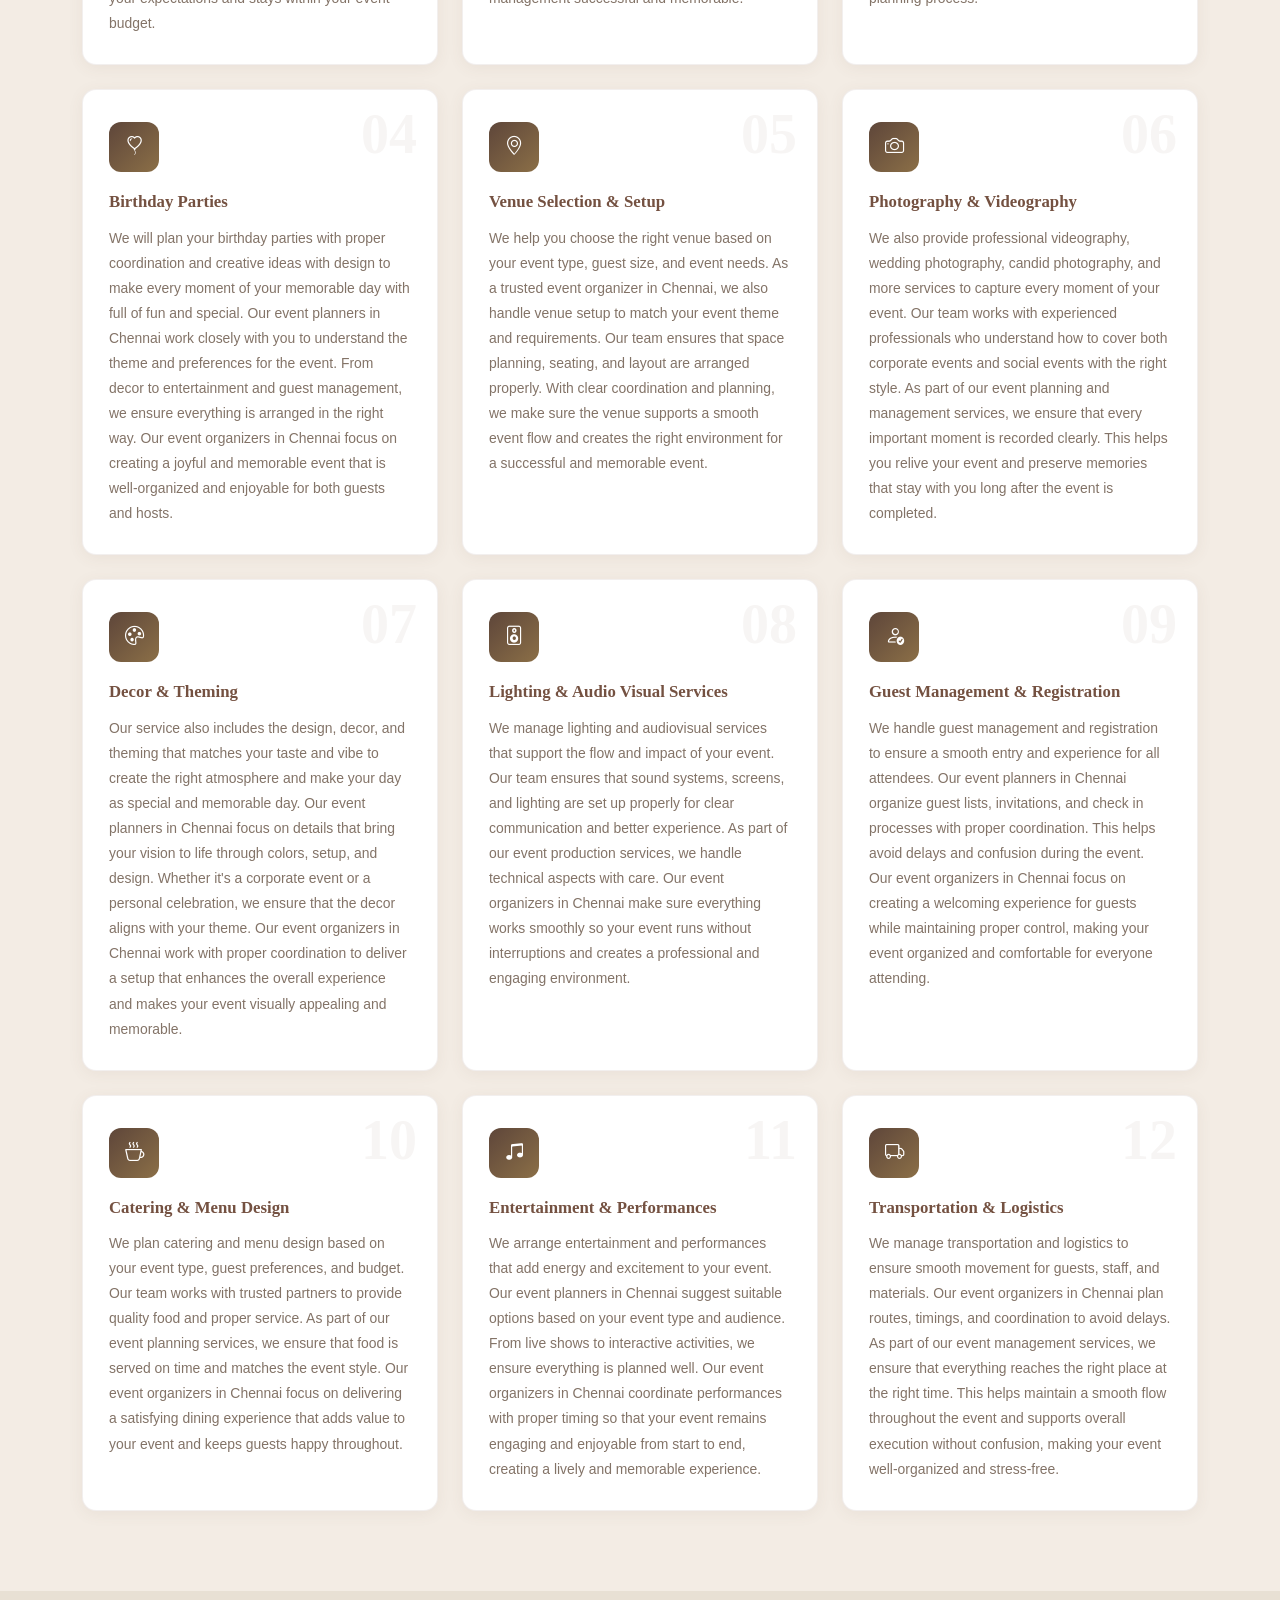
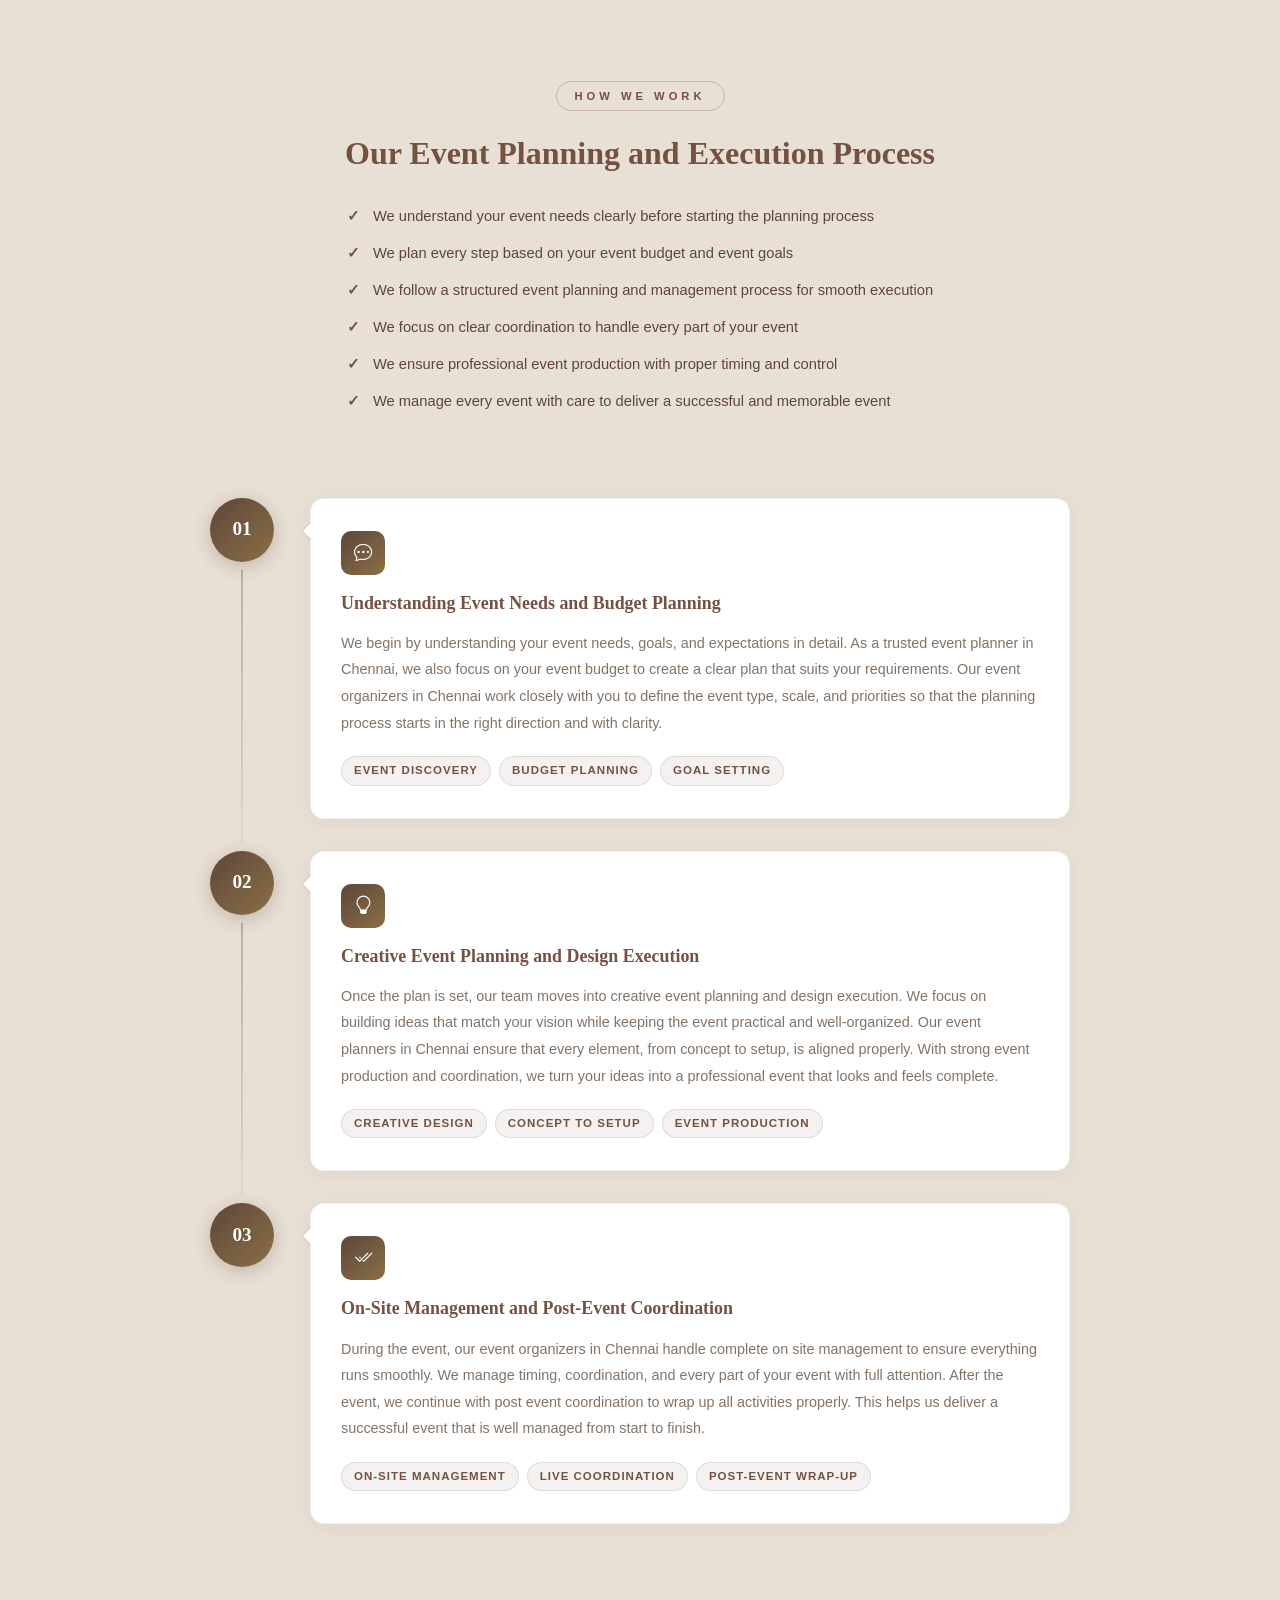
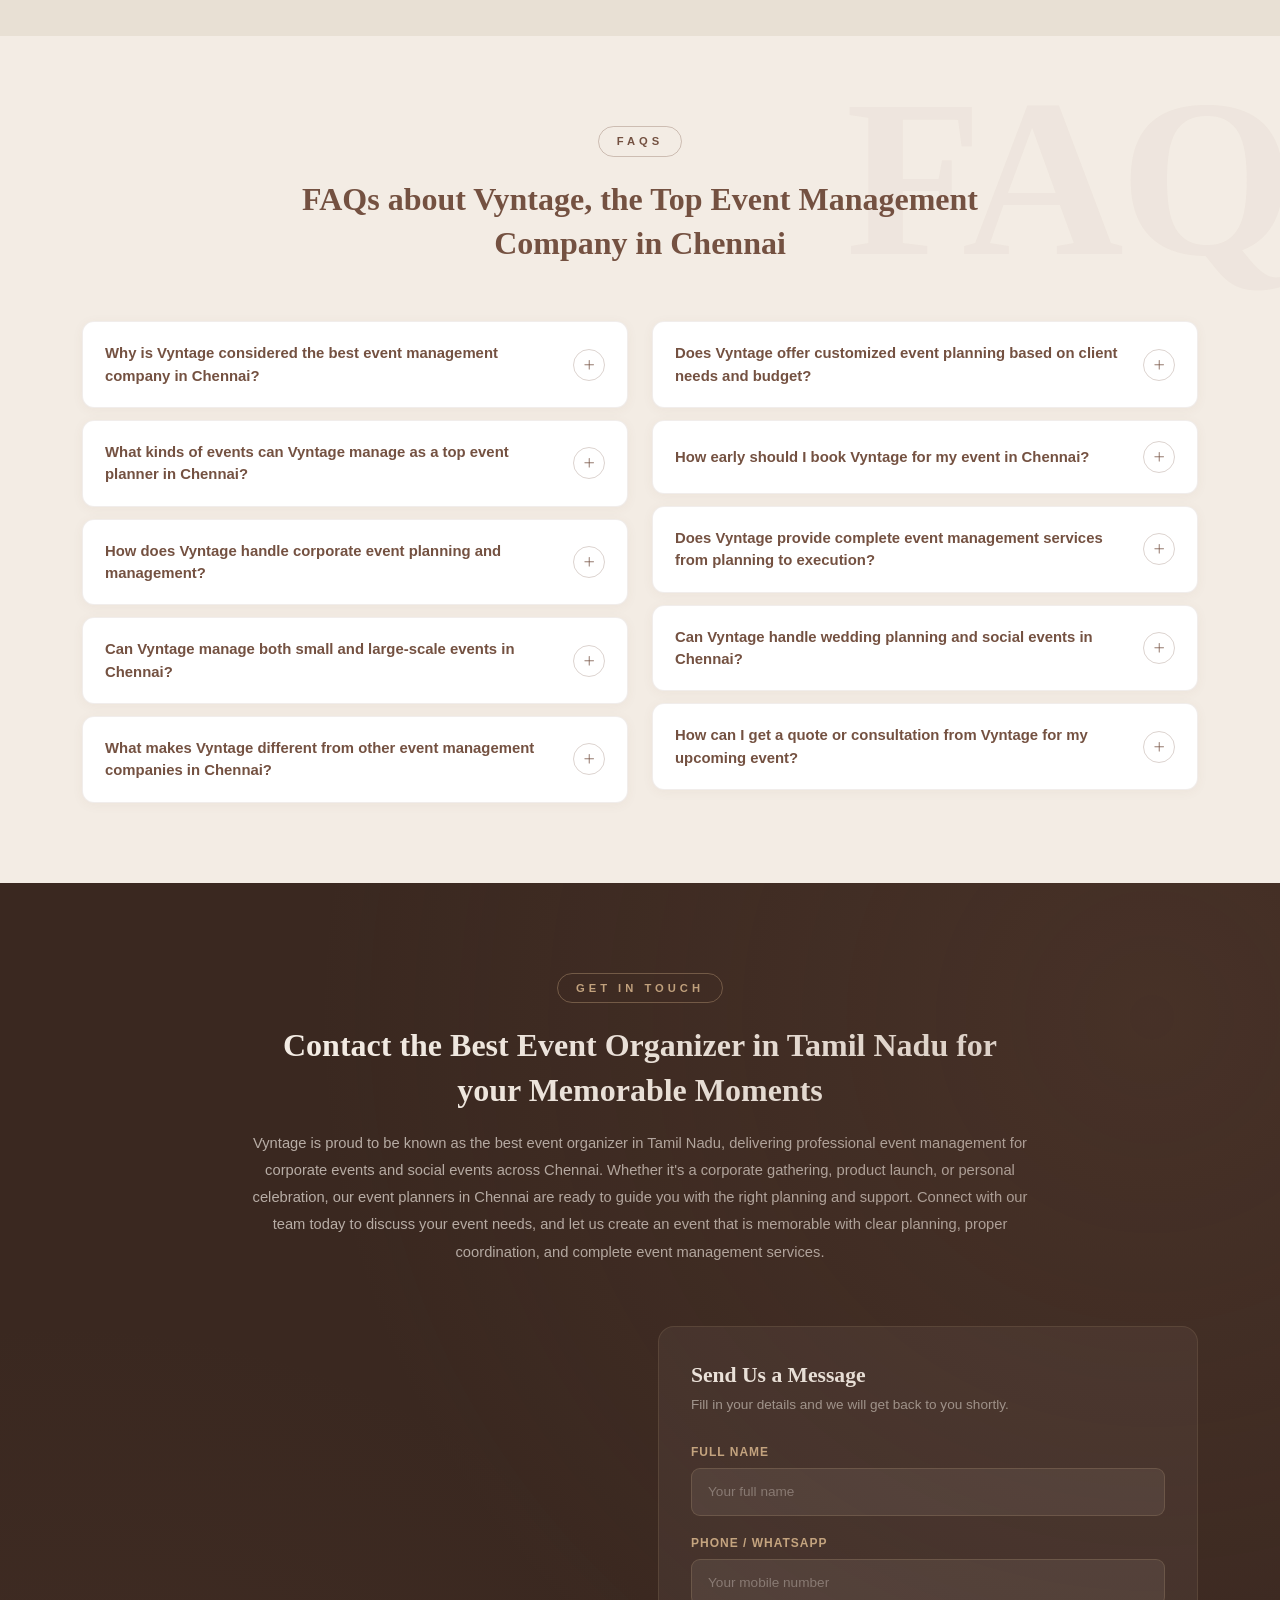
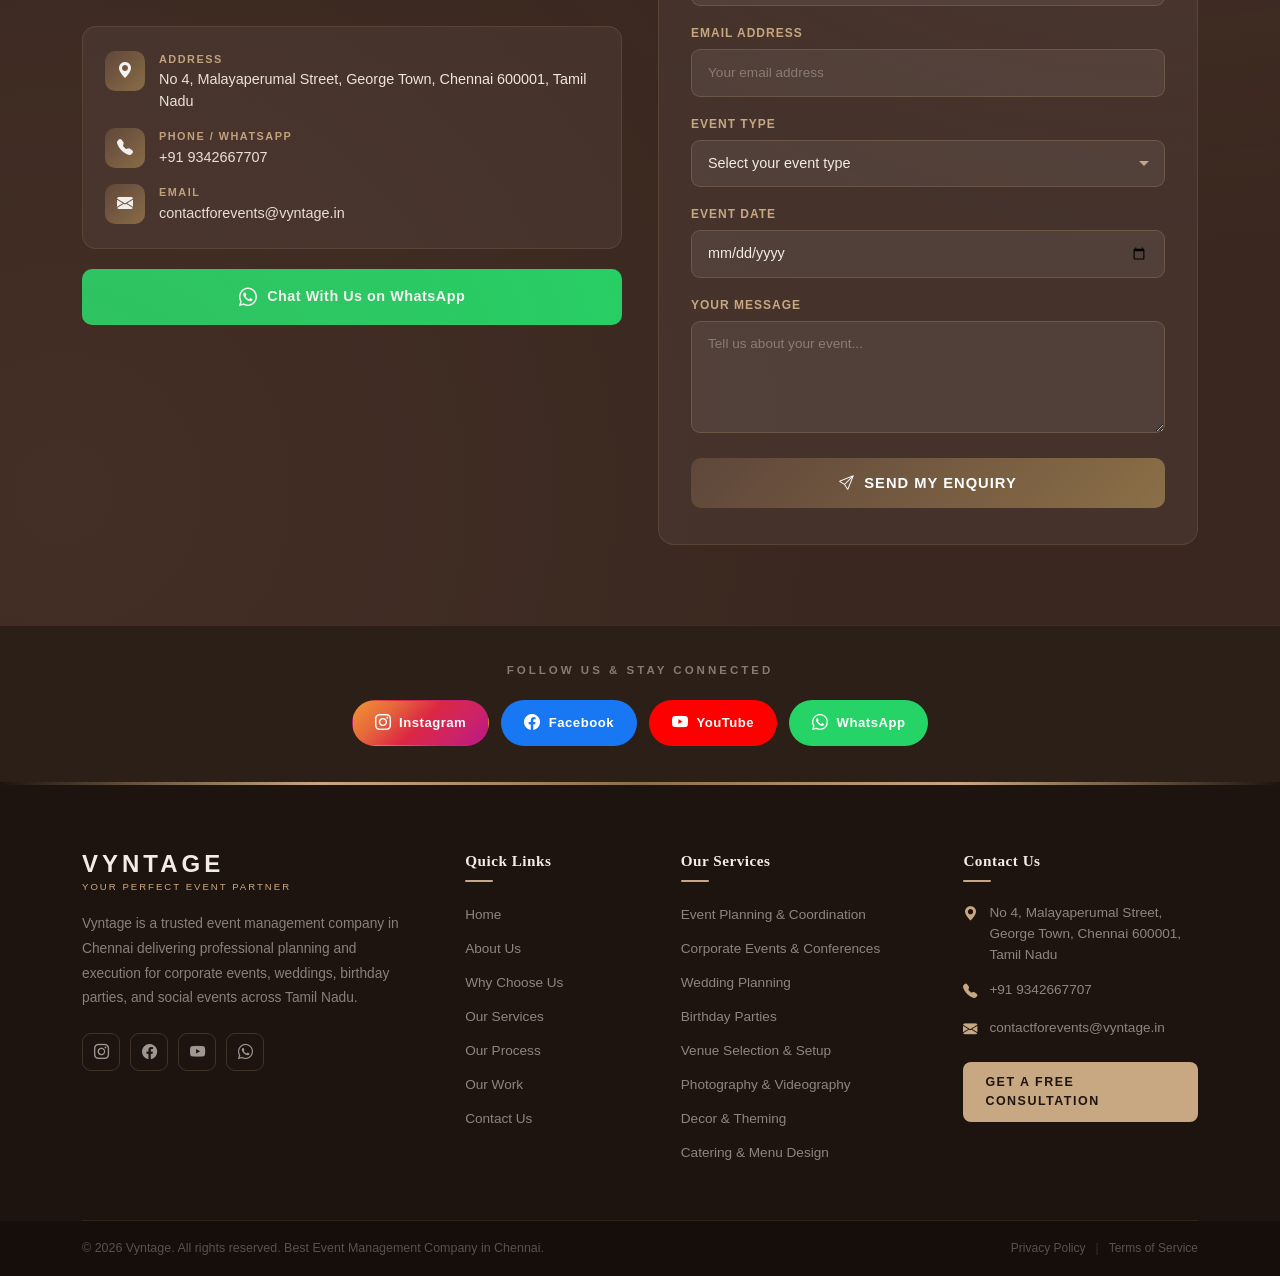
==== commit 6c821a46: "Add files via upload" ====
--- a/index.html
+++ b/index.html
@@ -10,7 +10,7 @@
   <link href="https://cdn.jsdelivr.net/npm/bootstrap@5.3.3/dist/css/bootstrap.min.css" rel="stylesheet">
   <link rel="stylesheet" href="https://cdn.jsdelivr.net/npm/bootstrap-icons@1.11.3/font/bootstrap-icons.min.css">
     <link rel="canonical" href="https://vyntage.in/">
-  <meta name="google-site-verification" content="SnKixLR7j7jXGHhyE1uow4g6G67IaElYJsDPr9zGLO8" />
+    <meta name="google-site-verification" content="SnKixLR7j7jXGHhyE1uow4g6G67IaElYJsDPr9zGLO8" />
 
   <link rel="stylesheet" href="style.css">
 </head>
@@ -106,6 +106,42 @@
   </section>
   <!-- hero section ends -->
 
+  <!-- Services Marquee Strip Starts -->
+<div class="services-marquee">
+  <div class="marquee-track">
+    <div class="marquee-content">
+      <span class="marquee-item"><span class="marquee-dot"></span>Event Planning & Coordination</span>
+      <span class="marquee-item"><span class="marquee-dot"></span>Corporate Events & Conferences</span>
+      <span class="marquee-item"><span class="marquee-dot"></span>Wedding Planning & Management</span>
+      <span class="marquee-item"><span class="marquee-dot"></span>Birthday Parties</span>
+      <span class="marquee-item"><span class="marquee-dot"></span>Venue Selection & Setup</span>
+      <span class="marquee-item"><span class="marquee-dot"></span>Photography & Videography</span>
+      <span class="marquee-item"><span class="marquee-dot"></span>Decor & Theming</span>
+      <span class="marquee-item"><span class="marquee-dot"></span>Lighting & Audio Visual Services</span>
+      <span class="marquee-item"><span class="marquee-dot"></span>Guest Management & Registration</span>
+      <span class="marquee-item"><span class="marquee-dot"></span>Catering & Menu Design</span>
+      <span class="marquee-item"><span class="marquee-dot"></span>Entertainment & Performances</span>
+      <span class="marquee-item"><span class="marquee-dot"></span>Transportation & Logistics</span>
+    </div>
+    <!-- Duplicate for seamless loop -->
+    <div class="marquee-content" aria-hidden="true">
+      <span class="marquee-item"><span class="marquee-dot"></span>Event Planning & Coordination</span>
+      <span class="marquee-item"><span class="marquee-dot"></span>Corporate Events & Conferences</span>
+      <span class="marquee-item"><span class="marquee-dot"></span>Wedding Planning & Management</span>
+      <span class="marquee-item"><span class="marquee-dot"></span>Birthday Parties</span>
+      <span class="marquee-item"><span class="marquee-dot"></span>Venue Selection & Setup</span>
+      <span class="marquee-item"><span class="marquee-dot"></span>Photography & Videography</span>
+      <span class="marquee-item"><span class="marquee-dot"></span>Decor & Theming</span>
+      <span class="marquee-item"><span class="marquee-dot"></span>Lighting & Audio Visual Services</span>
+      <span class="marquee-item"><span class="marquee-dot"></span>Guest Management & Registration</span>
+      <span class="marquee-item"><span class="marquee-dot"></span>Catering & Menu Design</span>
+      <span class="marquee-item"><span class="marquee-dot"></span>Entertainment & Performances</span>
+      <span class="marquee-item"><span class="marquee-dot"></span>Transportation & Logistics</span>
+    </div>
+  </div>
+</div>
+  <!-- Services Marquee Strip Ends -->
+
    <!-- WHY CHOOSE US SECTION -->
  
 <section class="why-section" id="why-choose-us">
--- a/style.css
+++ b/style.css
@@ -3000,4 +3000,57 @@
   height: 28px;
   fill: #fff;
 }
-/* Instagram Sticky Button */+/* Instagram Sticky Button */
+
+/* Services Marquee Strip Starts */
+.services-marquee {
+  background: #331b0e;          /* dark navy — change to match your brand */
+  overflow: hidden;
+  border-top: 2px solid #c9a84c;
+  border-bottom: 2px solid #c9a84c;
+}
+
+.marquee-track {
+  display: flex;
+  width: max-content;
+  animation: marquee-scroll 30s linear infinite;
+}
+
+.marquee-track:hover {
+  animation-play-state: paused;  /* pauses on hover — remove if unwanted */
+}
+
+.marquee-content {
+  display: flex;
+  align-items: center;
+  white-space: nowrap;
+  padding: 14px 0;
+}
+
+.marquee-item {
+  display: inline-flex;
+  align-items: center;
+  gap: 14px;
+  padding: 0 28px;
+  font-family: 'Georgia', serif;   /* match your site's font */
+  font-size: 14px;
+  font-weight: 400;
+  color: #f0e6c8;
+  letter-spacing: 0.06em;
+  text-transform: uppercase;
+}
+
+.marquee-dot {
+  width: 5px;
+  height: 5px;
+  border-radius: 50%;
+  background: #c9a84c;             /* gold accent dot */
+  flex-shrink: 0;
+}
+
+@keyframes marquee-scroll {
+  0%   { transform: translateX(0); }
+  100% { transform: translateX(-50%); }
+}
+
+/* Services Marquee Strip Ends */
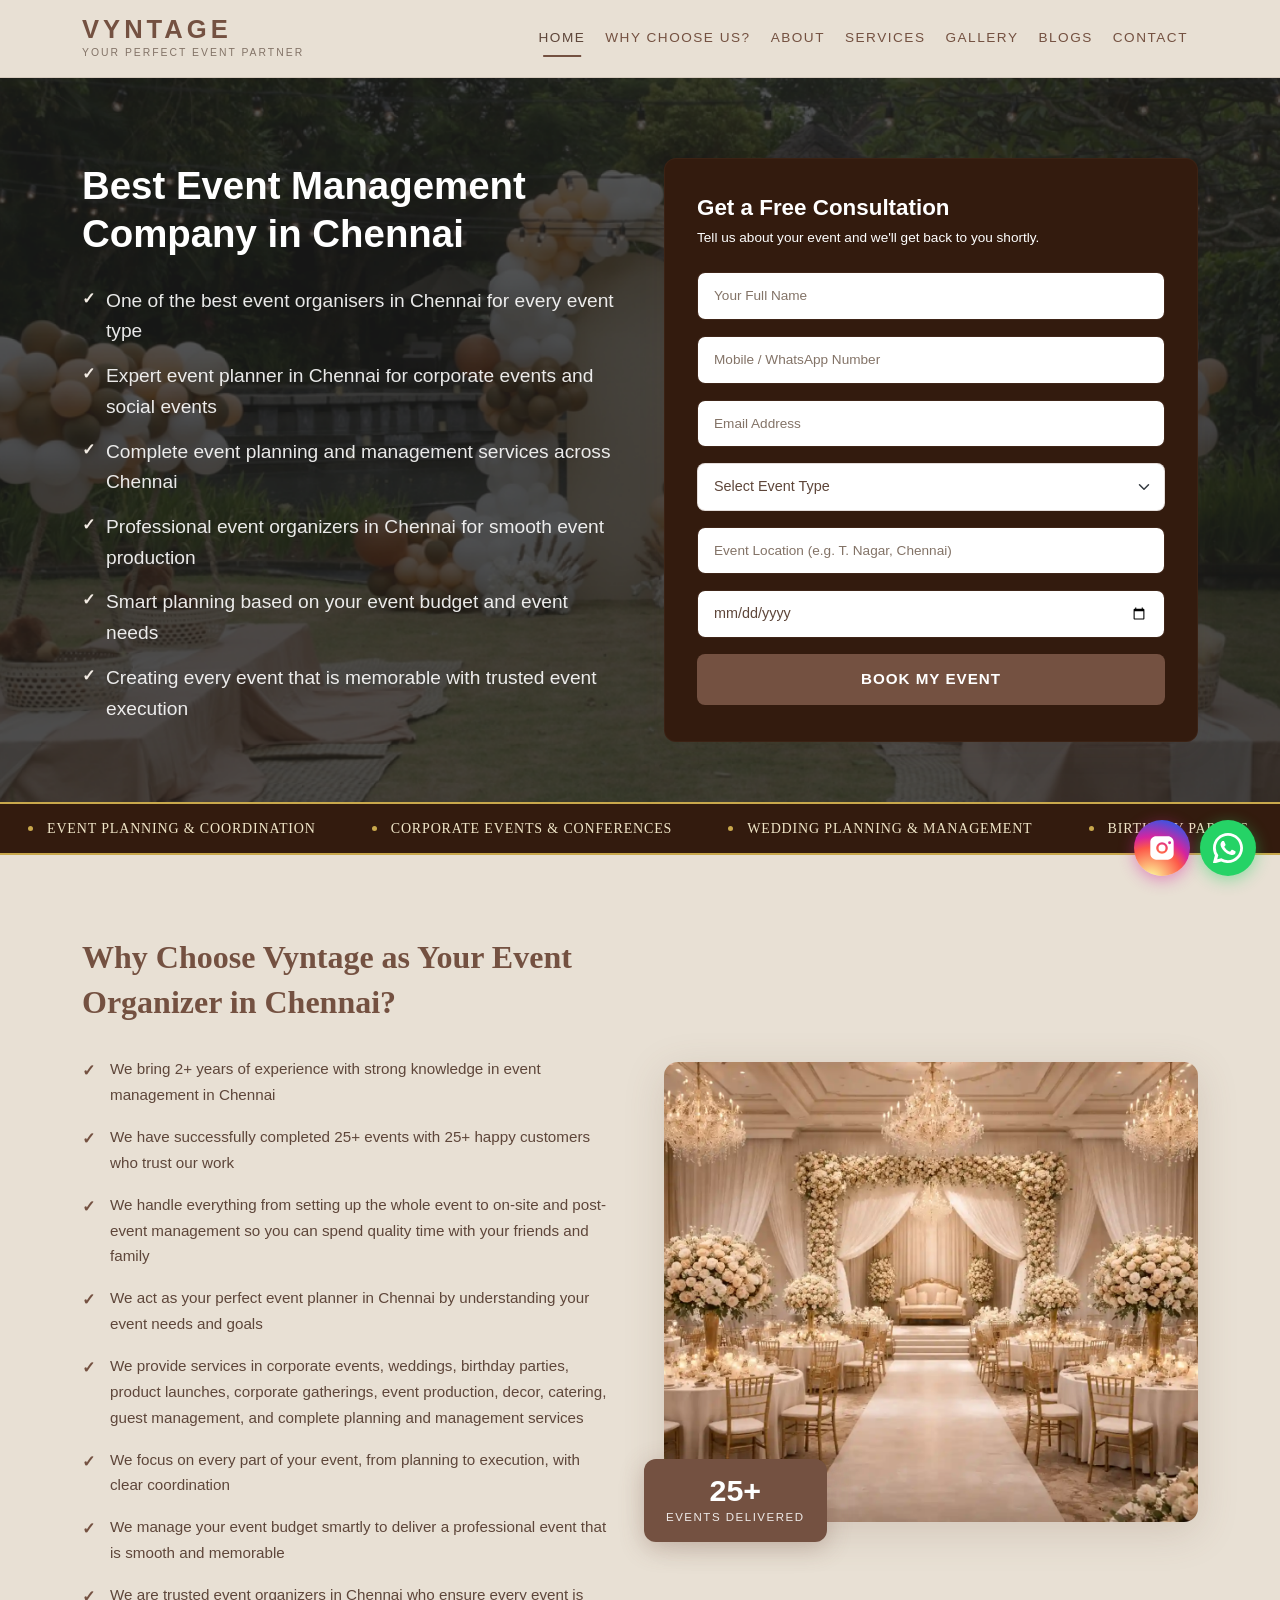
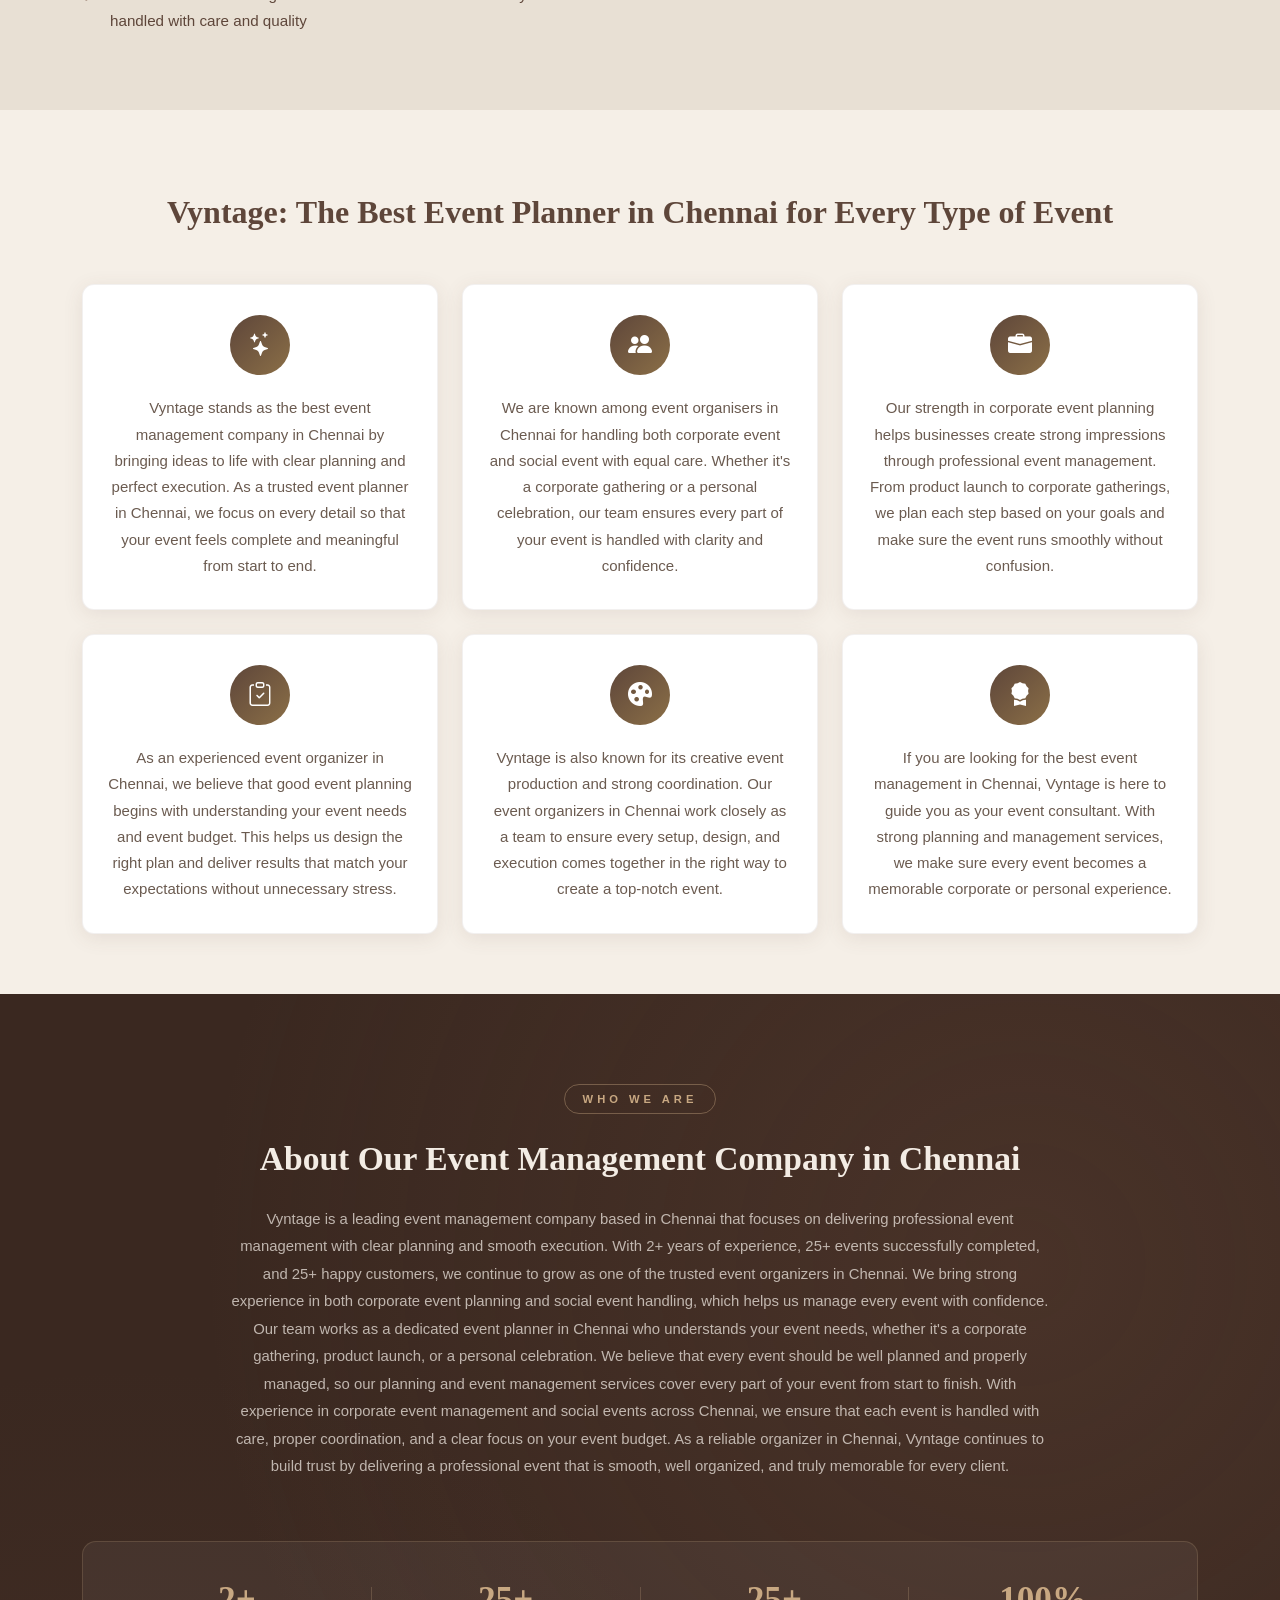
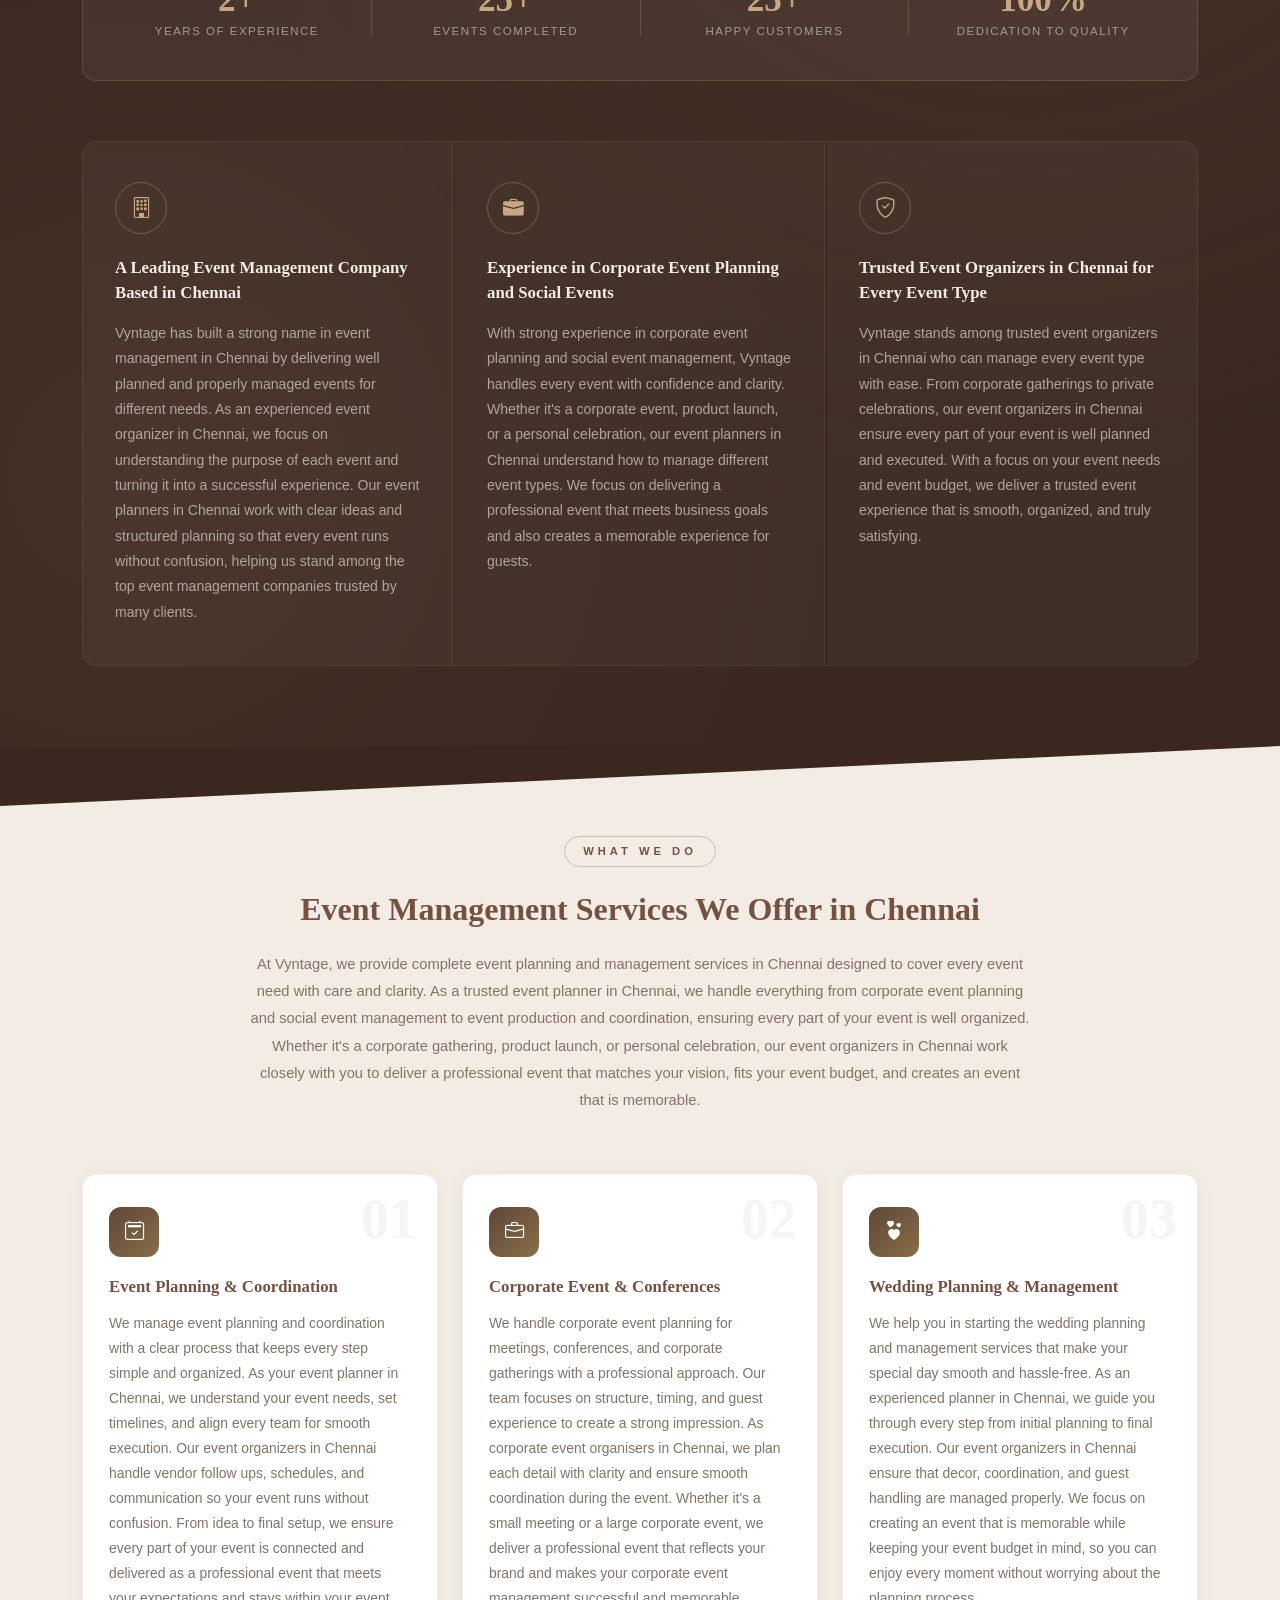
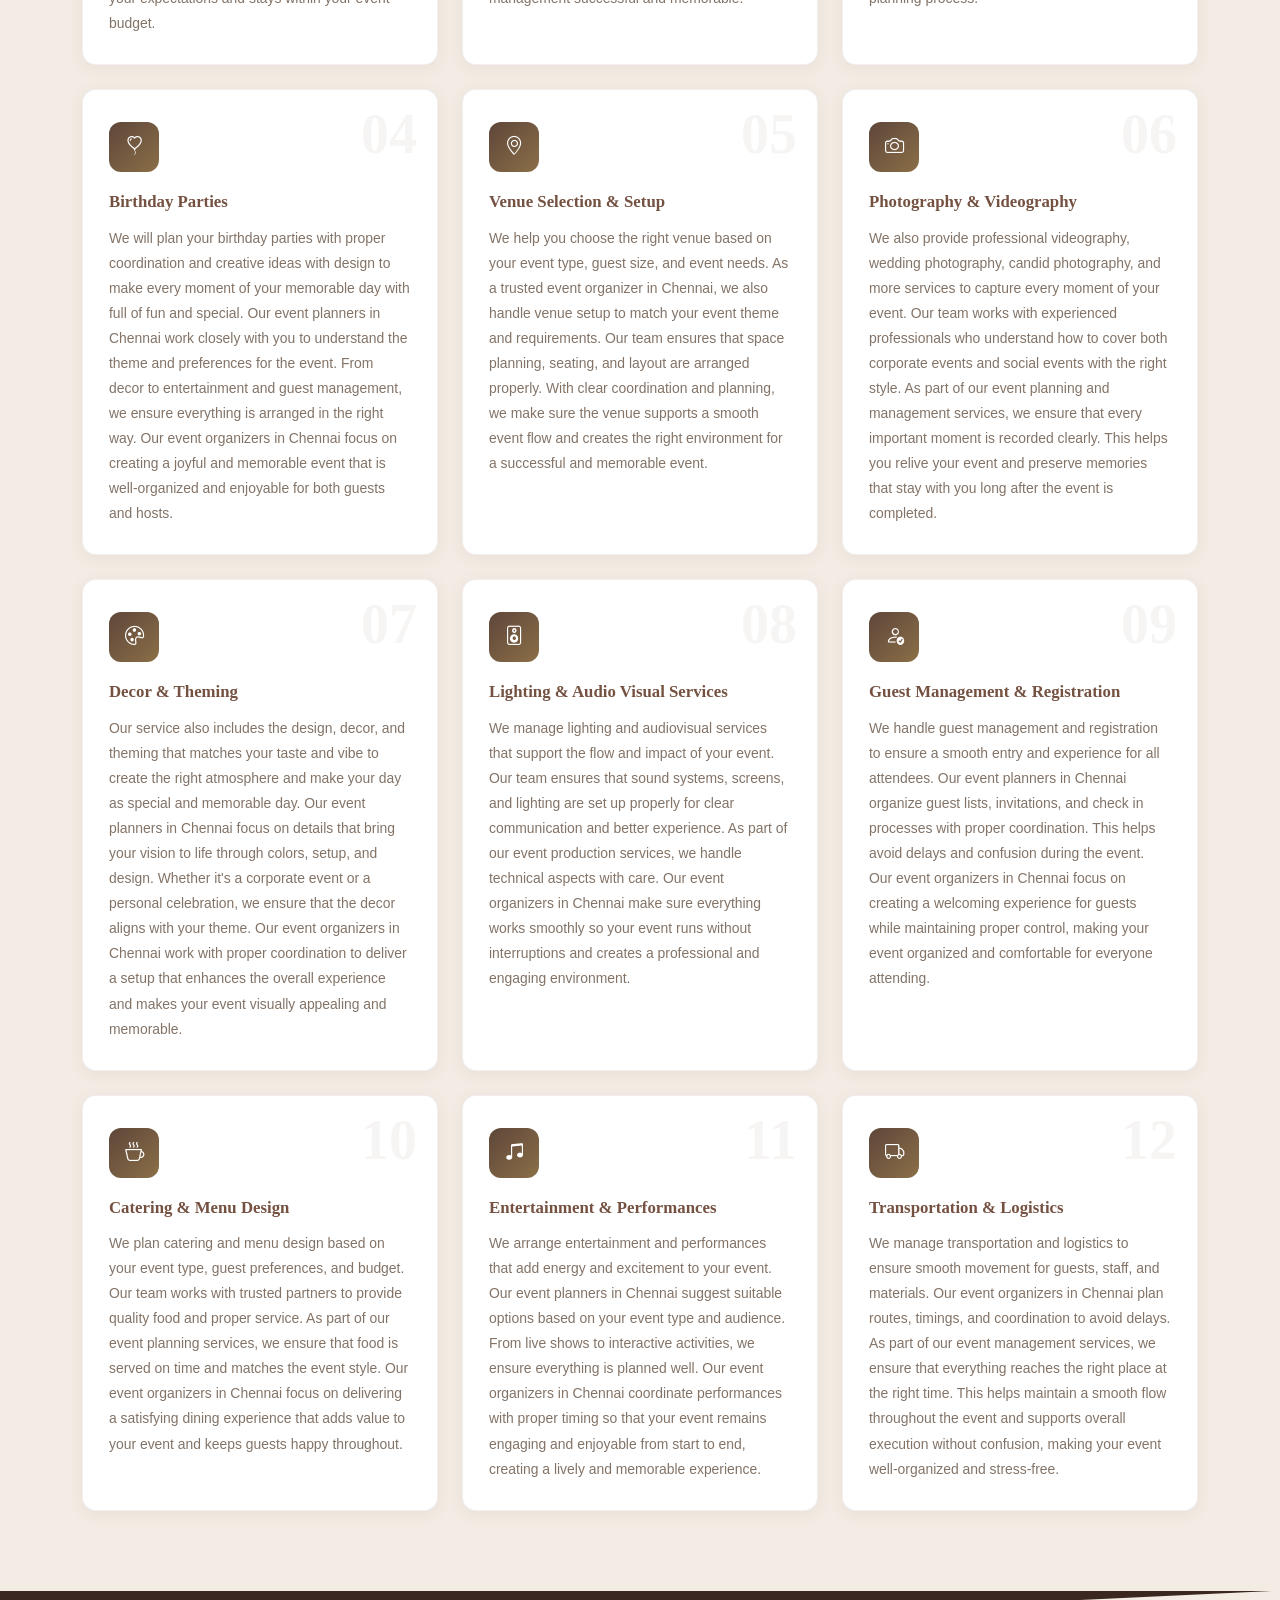
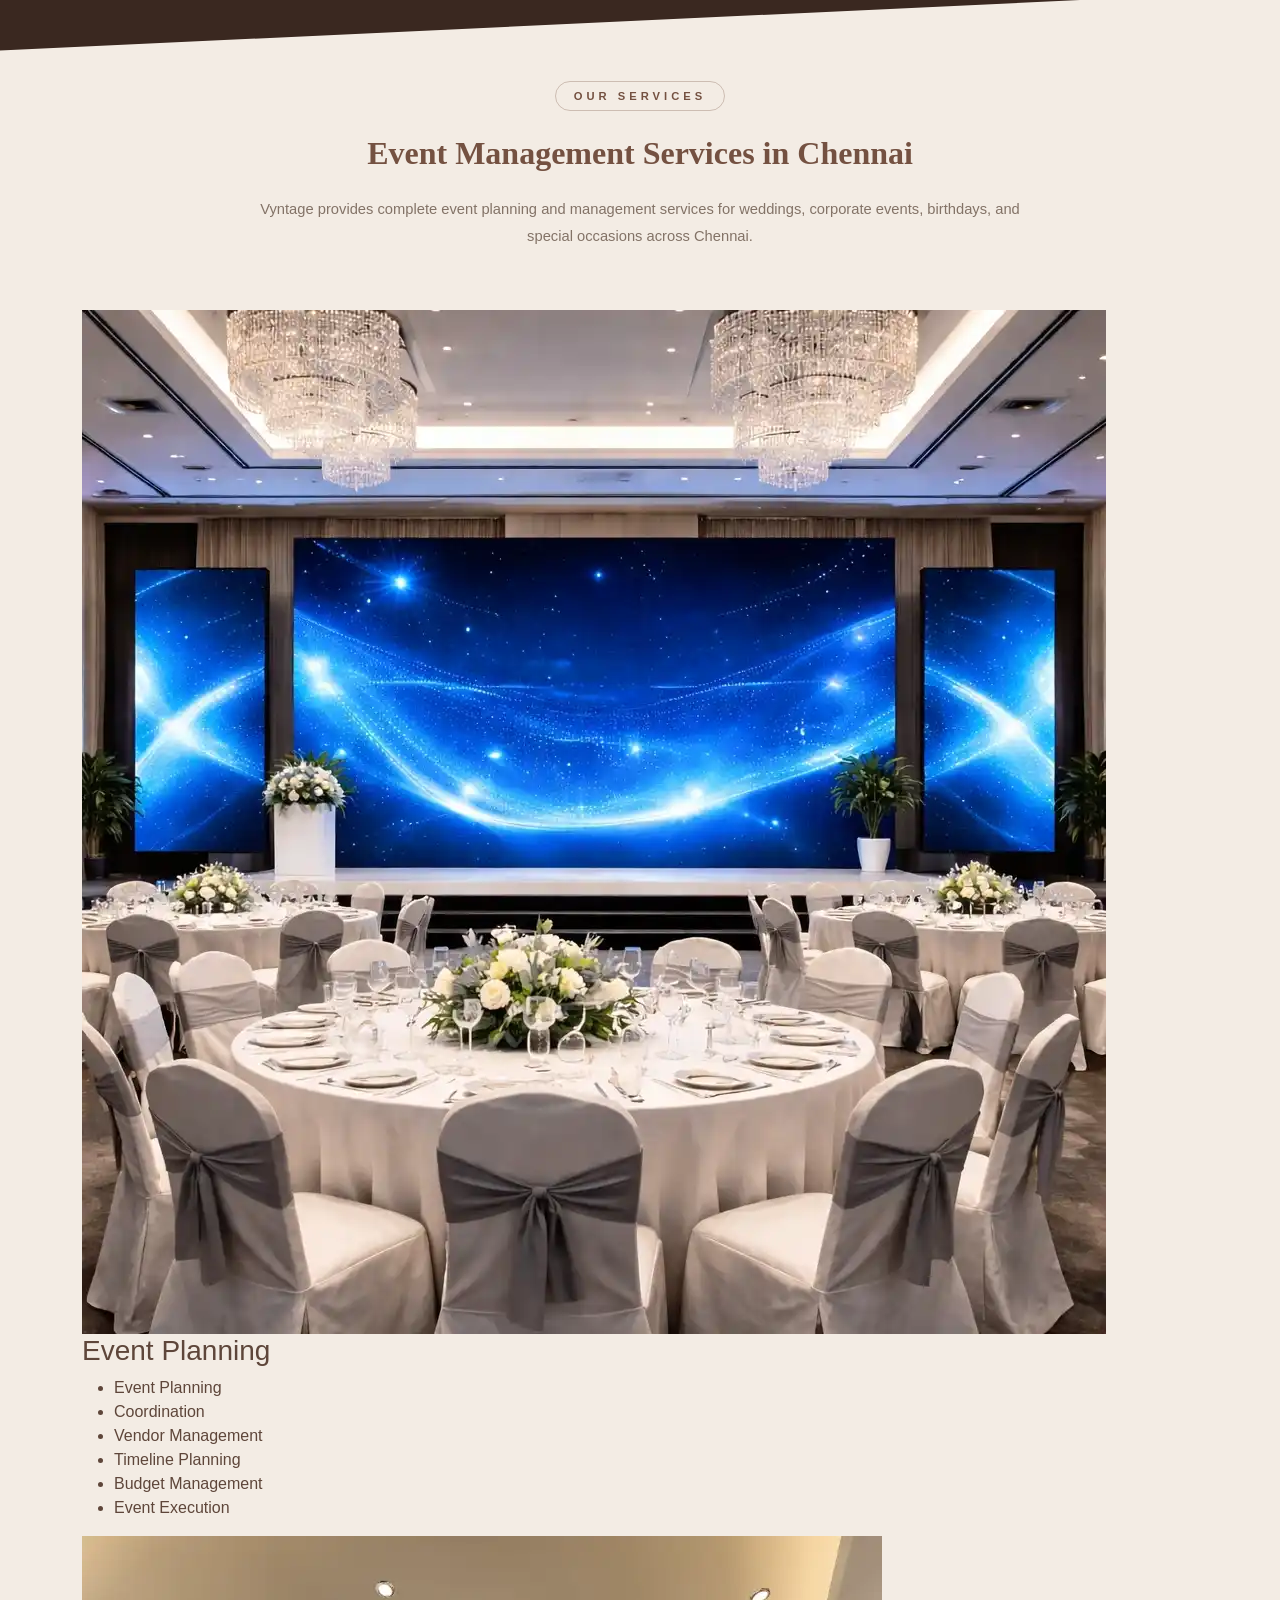
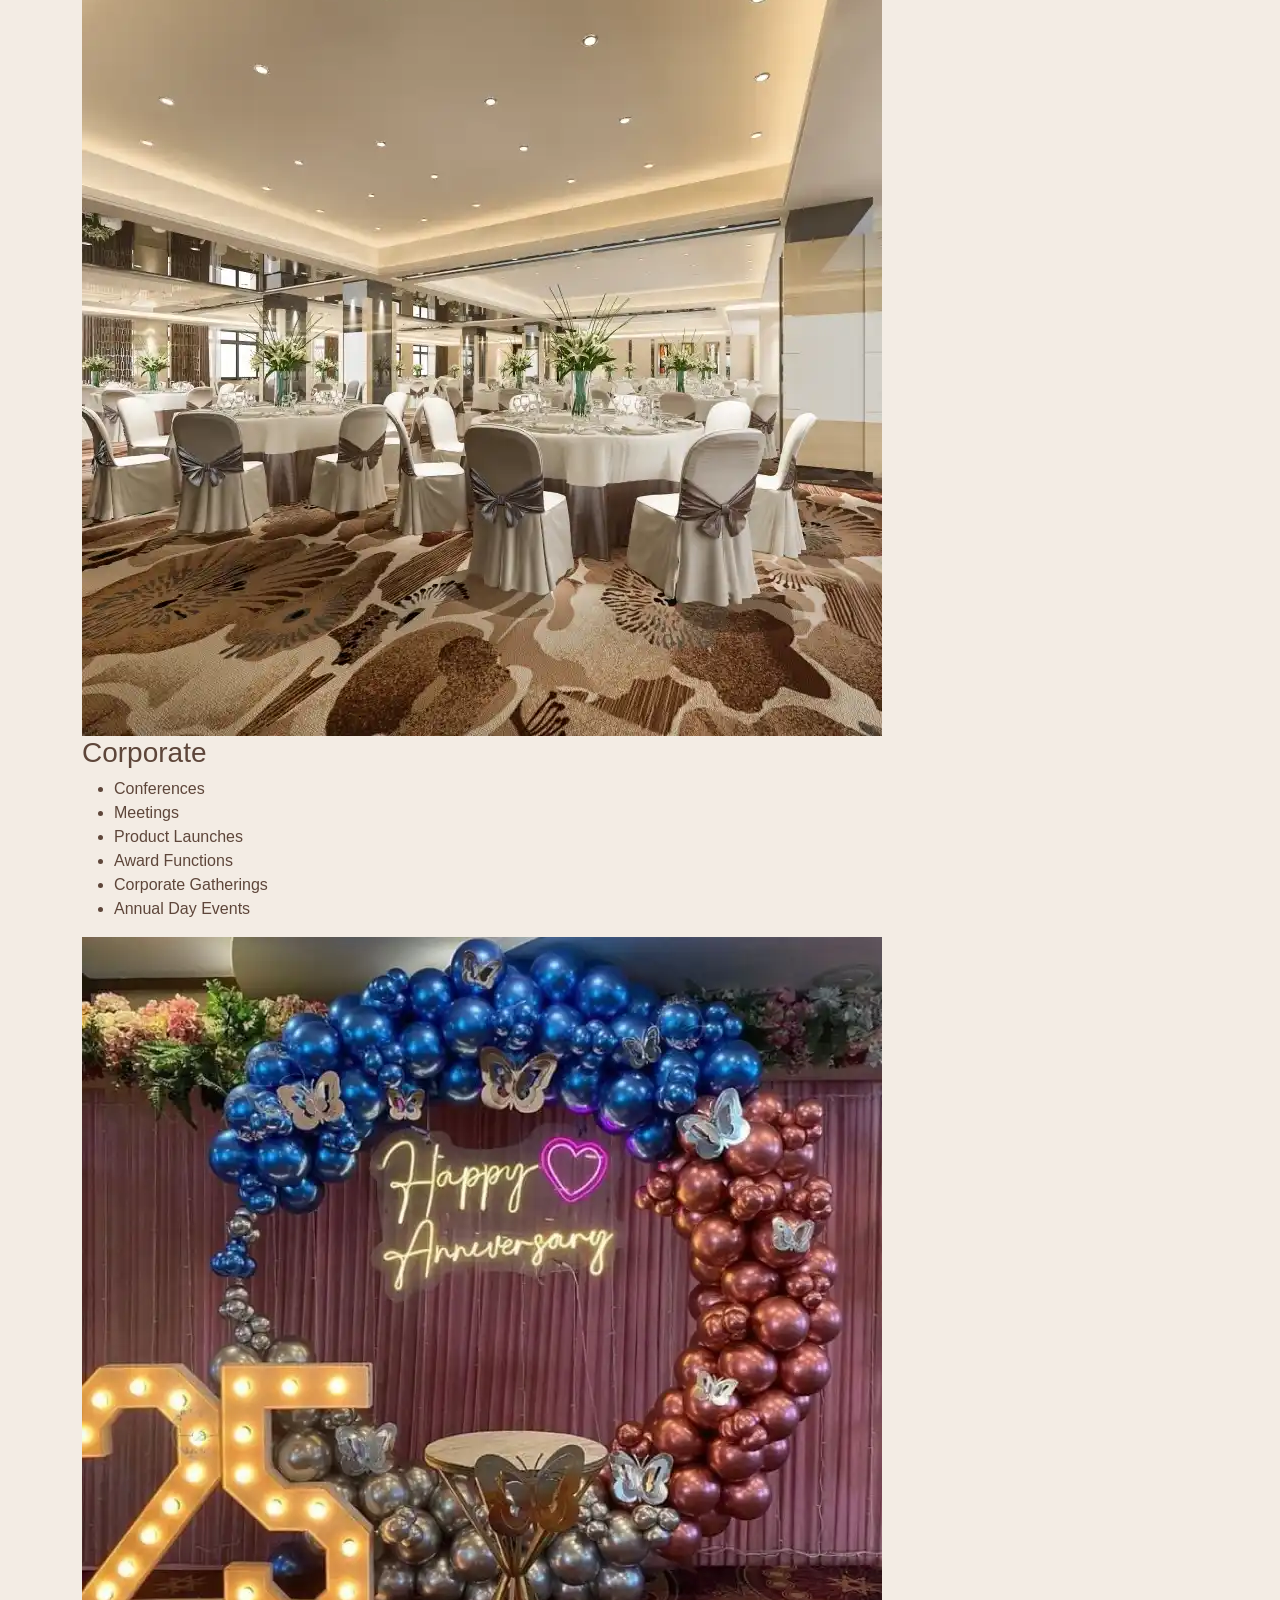
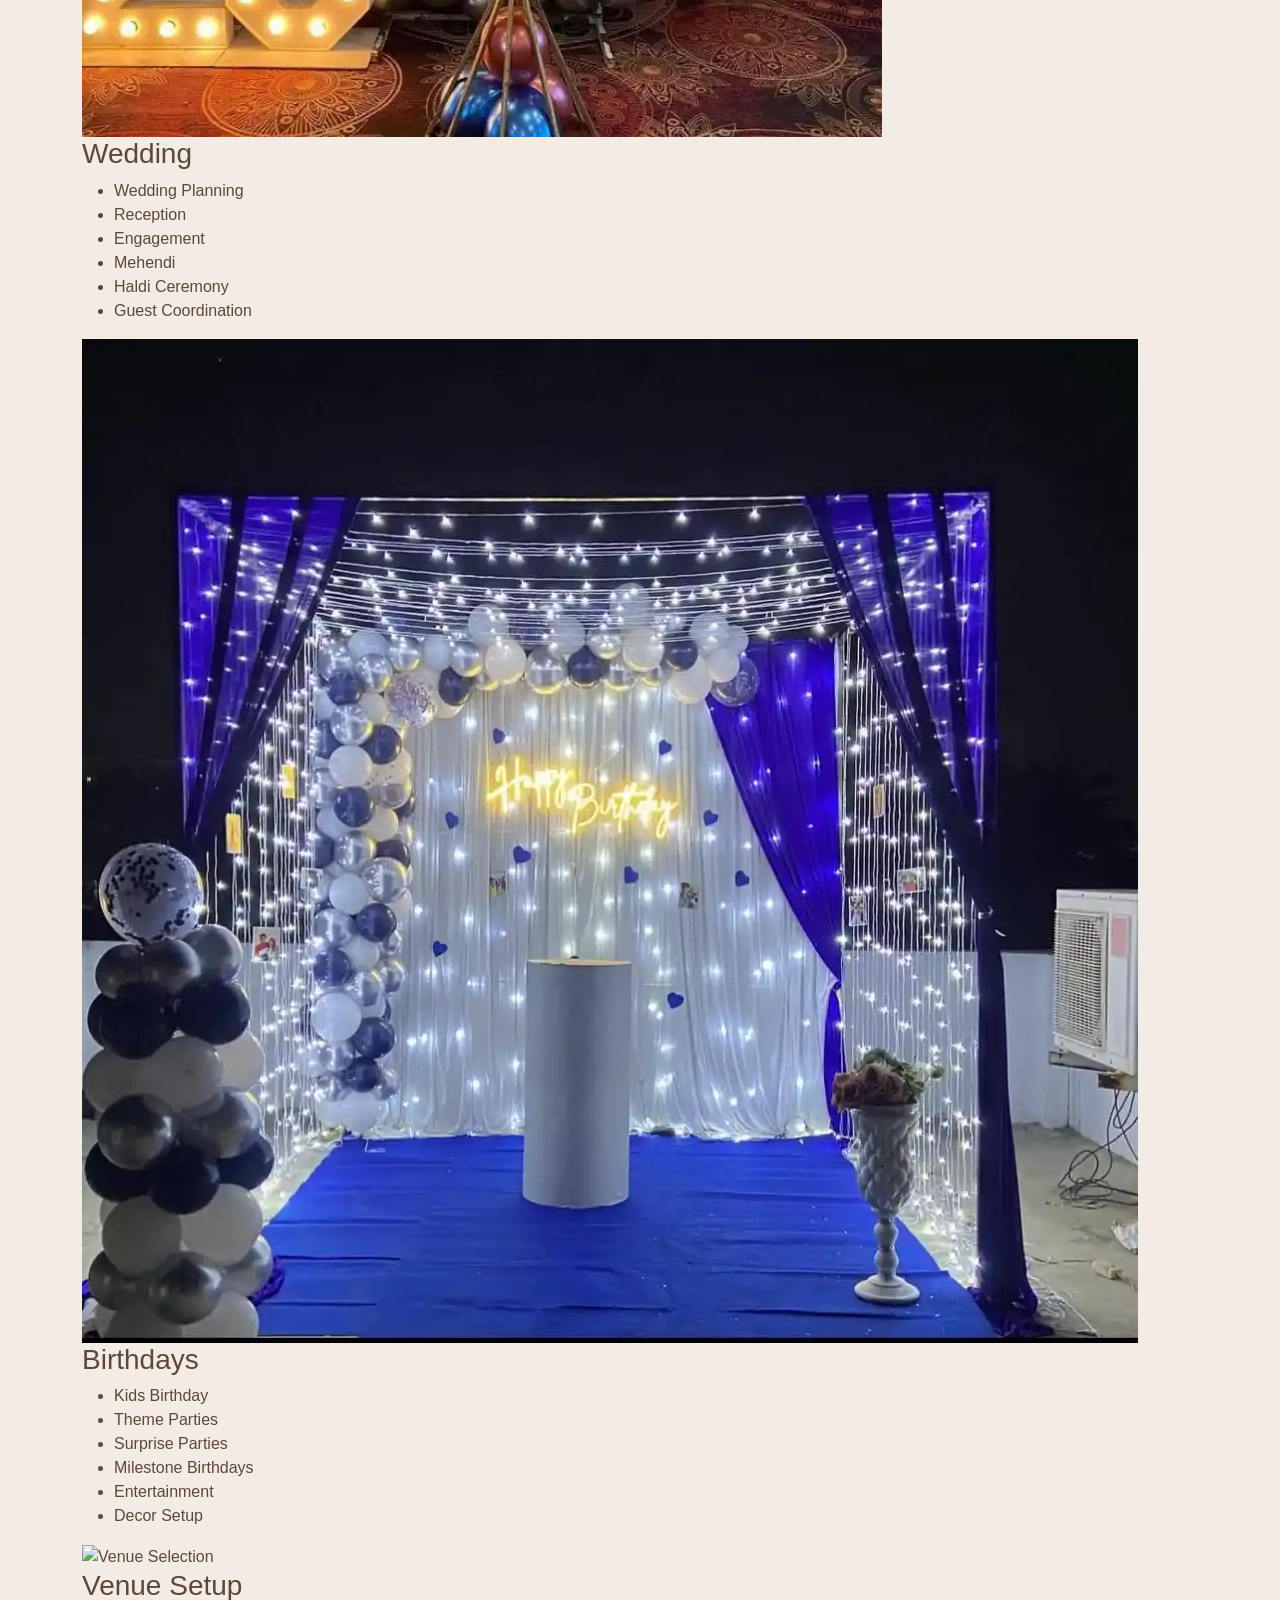
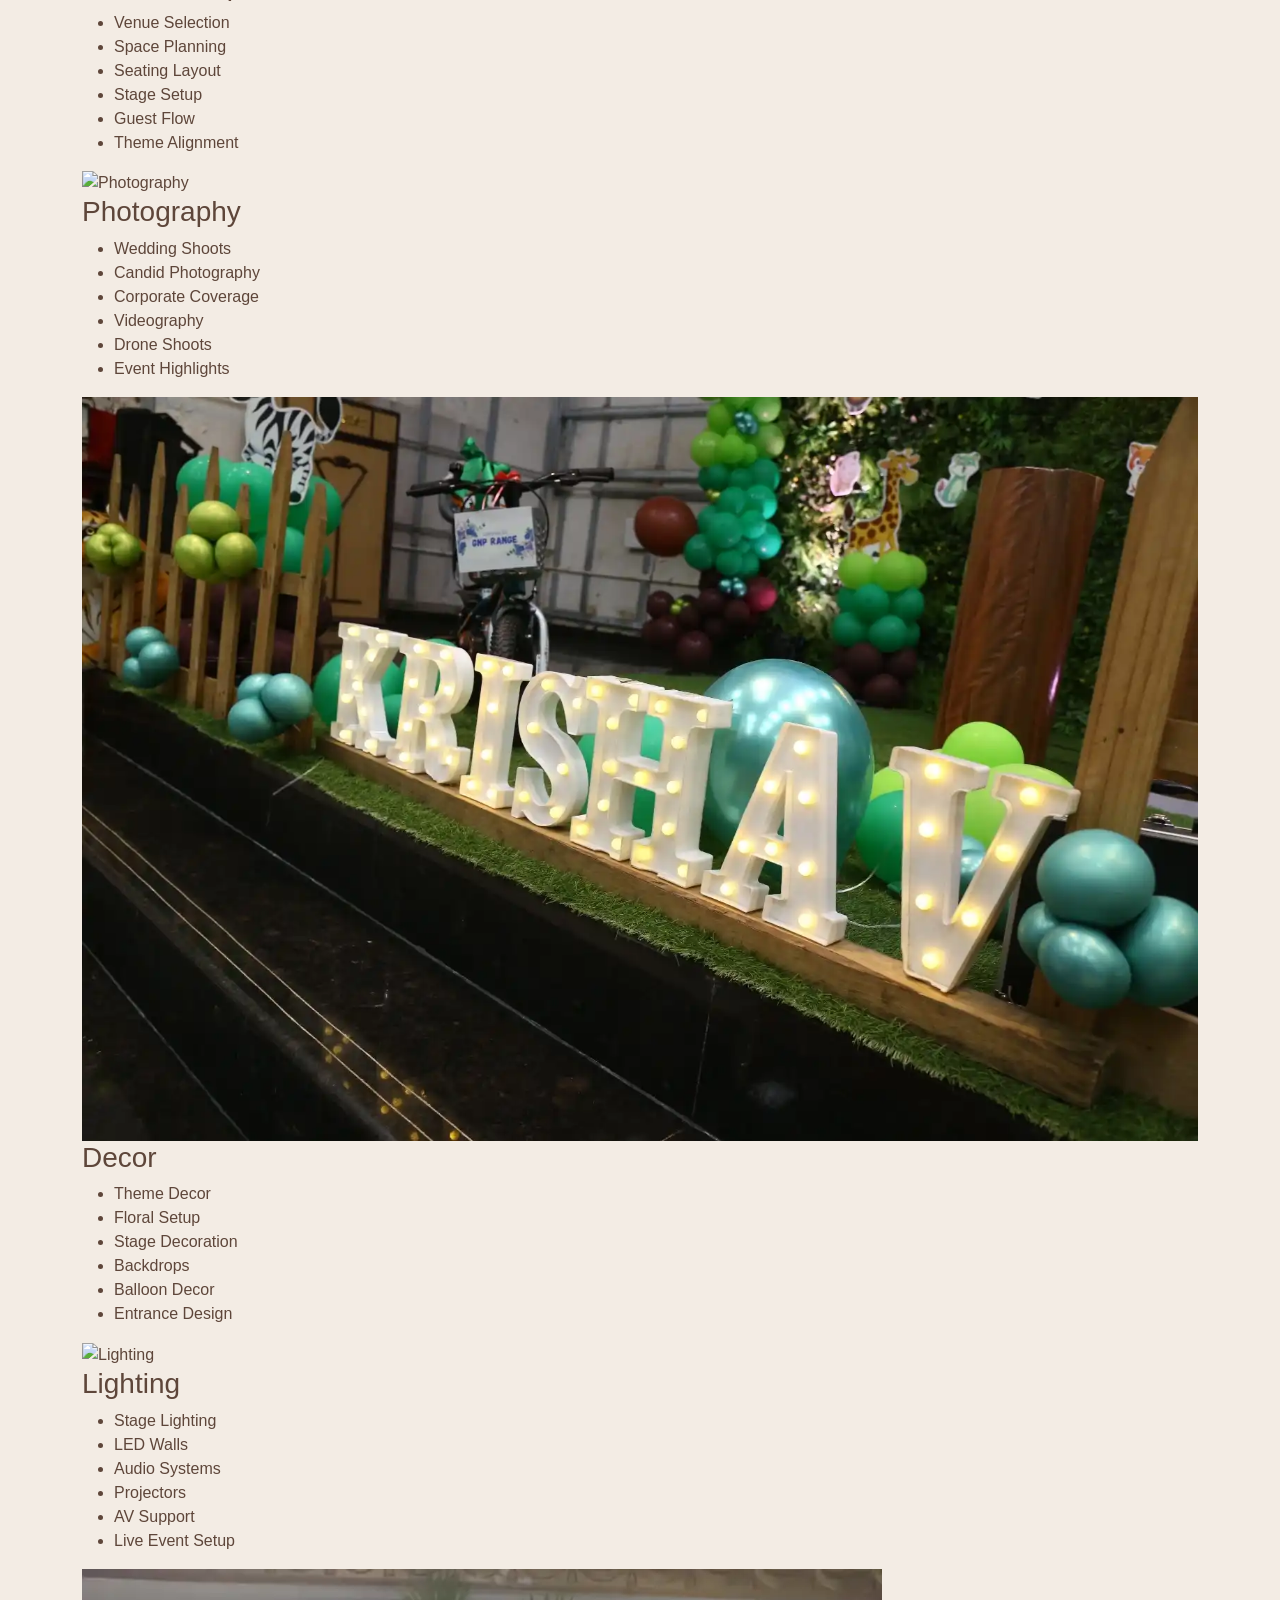
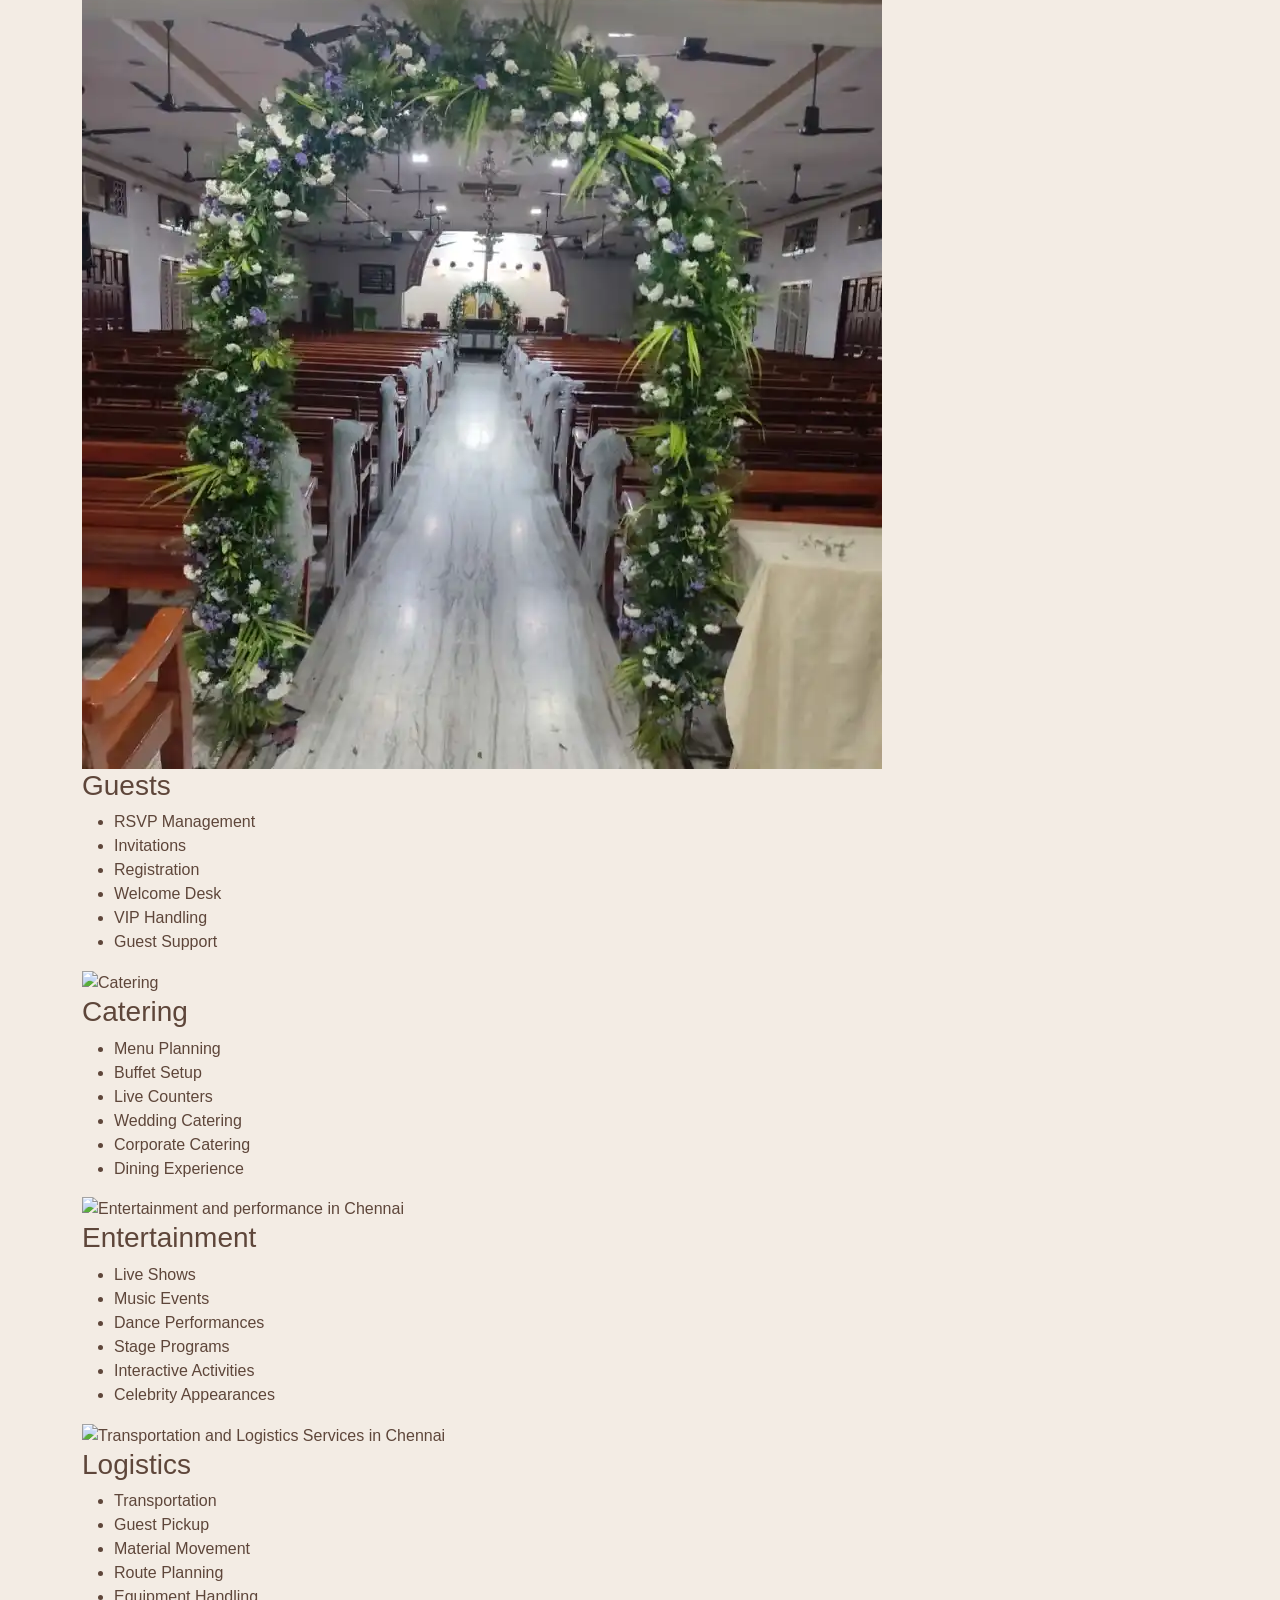
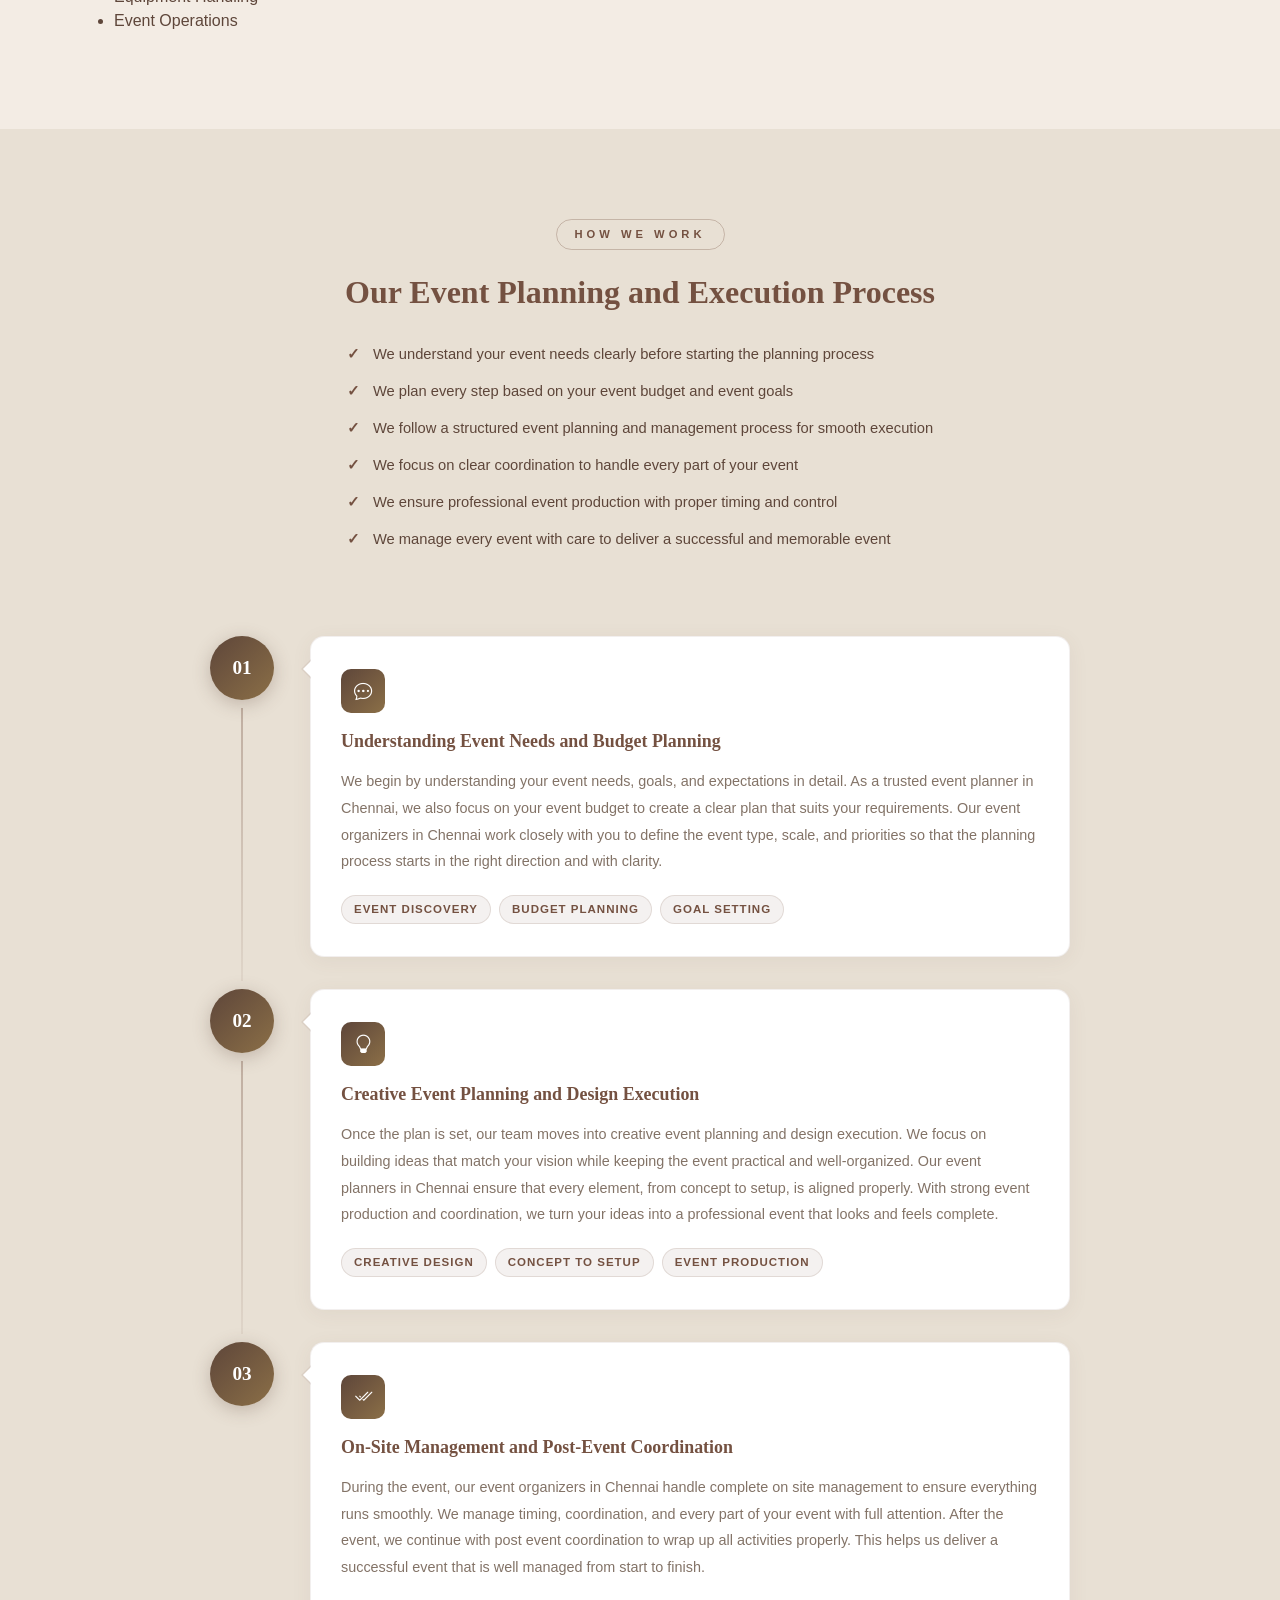
==== commit fb24606c: "Add files via upload" ====
--- a/index.html
+++ b/index.html
@@ -1,950 +1,1201 @@
-<!DOCTYPE html>
-<html lang="en">
-<head>
-  <meta charset="UTF-8">
-  <meta name="viewport" content="width=device-width, initial-scale=1.0">
-  <link rel="icon" type="image/icon" href="images/favicon.ico">
-  <meta name="description" content="Looking for the best event management company in Chennai? Vyntage delivers stunning corporate, wedding & social events with flawless planning. Get a free quote today!">
-  <meta name="keywords" content="Best Event Management Company in Chennai, Best Event Planner in Chennai, Best Corporate Event Planner in Chennai, Best Event Organizer in Chennai, Top Event Management Consultant in Chennai">
-  <title>Best Event Management Company in Chennai | Book Your Free Consultation</title>
-  <link href="https://cdn.jsdelivr.net/npm/bootstrap@5.3.3/dist/css/bootstrap.min.css" rel="stylesheet">
-  <link rel="stylesheet" href="https://cdn.jsdelivr.net/npm/bootstrap-icons@1.11.3/font/bootstrap-icons.min.css">
-    <link rel="canonical" href="https://vyntage.in/">
-    <meta name="google-site-verification" content="SnKixLR7j7jXGHhyE1uow4g6G67IaElYJsDPr9zGLO8" />
-
-  <link rel="stylesheet" href="style.css">
-</head>
-<body>
-  <!-- nav bar starts -->
-
-  <nav class="navbar navbar-expand-lg sticky-top">
-    <div class="container">
-      <a class="navbar-brand" href="#">
-        <span class="brand-name">VYNTAGE</span>
-        <span class="brand-tagline">Your Perfect Event Partner</span>
-      </a>
-      <button class="navbar-toggler" type="button" data-bs-toggle="collapse" data-bs-target="#navMenu" aria-controls="navMenu" aria-expanded="false" aria-label="Toggle navigation">
-        <span class="toggler-icon">
-          <span></span>
-          <span></span>
-          <span></span>
-        </span>
-      </button>
-      <div class="collapse navbar-collapse" id="navMenu">
-        <ul class="navbar-nav ms-auto">
-          <li class="nav-item"><a class="nav-link active" href="#home">Home</a></li>
-          <li class="nav-item"><a class="nav-link" href="#why-choose-us">Why Choose Us?</a></li>
-          <li class="nav-item"><a class="nav-link" href="#about">About</a></li>
-          <li class="nav-item"><a class="nav-link" href="#services">Services</a></li>
-          <li class="nav-item"><a target="_blank" class="nav-link" href="gallery.html">Gallery</a></li>
-          <li class="nav-item"><a target="_blank" class="nav-link" href="blogs.html">Blogs</a></li>
-          <li class="nav-item"><a class="nav-link" href="#contact">Contact</a></li>
-        </ul>
-      </div>
-    </div>
-  </nav>
-  <!-- nav bar ends -->
-
-  <!-- Hero Section starts-->
-  <section id="home" class="hero-section">
-    <div class="container">
-      <div class="row align-items-center g-5">
-        <!-- Left Content -->
-        <div class="col-lg-6">
-          <h1 class="hero-heading">Best Event Management Company in Chennai</h1>
-          <ul class="hero-points">
-            <li>One of the best event organisers in Chennai for every event type</li>
-            <li>Expert event planner in Chennai for corporate events and social events</li>
-            <li>Complete event planning and management services across Chennai</li>
-            <li>Professional event organizers in Chennai for smooth event production</li>
-            <li>Smart planning based on your event budget and event needs</li>
-            <li>Creating every event that is memorable with trusted event execution</li>
-          </ul>
-        </div>
-        <!-- Right Form -->
-        <div class="col-lg-6">
-          <div class="hero-form-card">
-            <h2 class="form-title">Get a Free Consultation</h2>
-            <p class="form-subtitle">Tell us about your event and we'll get back to you shortly.</p>
-            <form id="heroForm">
-              <div class="mb-3">
-                <input type="text" class="form-control hero-input" placeholder="Your Full Name" required>
-              </div>
-              <div class="mb-3">
-                <input type="tel" class="form-control hero-input" placeholder="Mobile / WhatsApp Number" required>
-              </div>
-              <div class="mb-3">
-                <input type="email" class="form-control hero-input" placeholder="Email Address" required>
-              </div>
-              <div class="mb-3">
-                <select class="form-select hero-input" required>
-                  <option value="" disabled selected>Select Event Type</option>
-                  <option value="wedding">Wedding</option>
-                  <option value="corporate">Corporate Event</option>
-                  <option value="birthday">Birthday Party</option>
-                  <option value="reception">Reception</option>
-                  <option value="conference">Conference / Seminar</option>
-                  <option value="social">Social Gathering</option>
-                  <option value="other">Other</option>
-                </select>
-              </div>
-              <div class="mb-3">
-                <input type="text" class="form-control hero-input" placeholder="Event Location (e.g. T. Nagar, Chennai)" required>
-              </div>
-              <div class="mb-3">
-                <input type="date" class="form-control hero-input" required>
-              </div>
-<a href="mailto:contactforevents@vyntage.in" style="text-decoration: none;">
-  <button type="submit" class="btn hero-btn w-100">
-    Book My Event
-  </button>
-</a>            </form>
-          </div>
-        </div>
-      </div>
-    </div>
-  </section>
-  <!-- hero section ends -->
-
-  <!-- Services Marquee Strip Starts -->
-<div class="services-marquee">
-  <div class="marquee-track">
-    <div class="marquee-content">
-      <span class="marquee-item"><span class="marquee-dot"></span>Event Planning & Coordination</span>
-      <span class="marquee-item"><span class="marquee-dot"></span>Corporate Events & Conferences</span>
-      <span class="marquee-item"><span class="marquee-dot"></span>Wedding Planning & Management</span>
-      <span class="marquee-item"><span class="marquee-dot"></span>Birthday Parties</span>
-      <span class="marquee-item"><span class="marquee-dot"></span>Venue Selection & Setup</span>
-      <span class="marquee-item"><span class="marquee-dot"></span>Photography & Videography</span>
-      <span class="marquee-item"><span class="marquee-dot"></span>Decor & Theming</span>
-      <span class="marquee-item"><span class="marquee-dot"></span>Lighting & Audio Visual Services</span>
-      <span class="marquee-item"><span class="marquee-dot"></span>Guest Management & Registration</span>
-      <span class="marquee-item"><span class="marquee-dot"></span>Catering & Menu Design</span>
-      <span class="marquee-item"><span class="marquee-dot"></span>Entertainment & Performances</span>
-      <span class="marquee-item"><span class="marquee-dot"></span>Transportation & Logistics</span>
-    </div>
-    <!-- Duplicate for seamless loop -->
-    <div class="marquee-content" aria-hidden="true">
-      <span class="marquee-item"><span class="marquee-dot"></span>Event Planning & Coordination</span>
-      <span class="marquee-item"><span class="marquee-dot"></span>Corporate Events & Conferences</span>
-      <span class="marquee-item"><span class="marquee-dot"></span>Wedding Planning & Management</span>
-      <span class="marquee-item"><span class="marquee-dot"></span>Birthday Parties</span>
-      <span class="marquee-item"><span class="marquee-dot"></span>Venue Selection & Setup</span>
-      <span class="marquee-item"><span class="marquee-dot"></span>Photography & Videography</span>
-      <span class="marquee-item"><span class="marquee-dot"></span>Decor & Theming</span>
-      <span class="marquee-item"><span class="marquee-dot"></span>Lighting & Audio Visual Services</span>
-      <span class="marquee-item"><span class="marquee-dot"></span>Guest Management & Registration</span>
-      <span class="marquee-item"><span class="marquee-dot"></span>Catering & Menu Design</span>
-      <span class="marquee-item"><span class="marquee-dot"></span>Entertainment & Performances</span>
-      <span class="marquee-item"><span class="marquee-dot"></span>Transportation & Logistics</span>
-    </div>
-  </div>
-</div>
-  <!-- Services Marquee Strip Ends -->
-
-   <!-- WHY CHOOSE US SECTION -->
- 
-<section class="why-section" id="why-choose-us">
-  <div class="container">
-    <div class="row align-items-center g-5">
- 
-      <!-- Left: Content -->
-      <div class="col-lg-6">
-        <h2 class="why-heading">Why Choose Vyntage as Your Event Organizer in Chennai?</h2>
-        <ul class="why-list">
-          <li>We bring 2+ years of experience with strong knowledge in event management in Chennai</li>
-          <li>We have successfully completed 25+ events with 25+ happy customers who trust our work</li>
-          <li>We handle everything from setting up the whole event to on-site and post-event management so you can spend quality time with your friends and family</li>
-          <li>We act as your perfect event planner in Chennai by understanding your event needs and goals</li>
-          <li>We provide services in corporate events, weddings, birthday parties, product launches, corporate gatherings, event production, decor, catering, guest management, and complete planning and management services</li>
-          <li>We focus on every part of your event, from planning to execution, with clear coordination</li>
-          <li>We manage your event budget smartly to deliver a professional event that is smooth and memorable</li>
-          <li>We are trusted event organizers in Chennai who ensure every event is handled with care and quality</li>
-        </ul>
-      </div>
- 
-      <!-- Right: Image -->
-      <div class="col-lg-6">
-        <div class="why-img-wrapper">
-          <img
-            src="images/top-event-organizer-in-chennai.webp"
-            alt="Best Event Management Company in Chennai - Vyntage"
-            class="why-img"
-          >
-          <div class="why-img-badge">
-            <span class="badge-number">25+</span>
-            <span class="badge-label">Events Delivered</span>
-          </div>
-        </div>
-      </div>
- 
-    </div>
-  </div>
-</section>
-<!-- why choose us ends -->
-
-  <!-- about section starts -->
-  <section class="about-section">
-  <div class="container">
-    <h2 class="about-heading">Vyntage: The Best Event Planner in Chennai for Every Type of Event</h2>
-    <div class="row g-4">
-
-      <div class="col-lg-4 col-md-6">
-        <div class="about-card">
-          <div class="about-icon">
-            <i class="bi bi-stars"></i>
-          </div>
-          <p class="about-text">Vyntage stands as the best event management company in Chennai by bringing ideas to life with clear planning and perfect execution. As a trusted event planner in Chennai, we focus on every detail so that your event feels complete and meaningful from start to end.</p>
-        </div>
-      </div>
-
-      <div class="col-lg-4 col-md-6">
-        <div class="about-card">
-          <div class="about-icon">
-            <i class="bi bi-people-fill"></i>
-          </div>
-          <p class="about-text">We are known among event organisers in Chennai for handling both corporate event and social event with equal care. Whether it's a corporate gathering or a personal celebration, our team ensures every part of your event is handled with clarity and confidence.</p>
-        </div>
-      </div>
-
-      <div class="col-lg-4 col-md-6">
-        <div class="about-card">
-          <div class="about-icon">
-            <i class="bi bi-briefcase-fill"></i>
-          </div>
-          <p class="about-text">Our strength in corporate event planning helps businesses create strong impressions through professional event management. From product launch to corporate gatherings, we plan each step based on your goals and make sure the event runs smoothly without confusion.</p>
-        </div>
-      </div>
-
-      <div class="col-lg-4 col-md-6">
-        <div class="about-card">
-          <div class="about-icon">
-            <i class="bi bi-clipboard-check"></i>
-          </div>
-          <p class="about-text">As an experienced event organizer in Chennai, we believe that good event planning begins with understanding your event needs and event budget. This helps us design the right plan and deliver results that match your expectations without unnecessary stress.</p>
-        </div>
-      </div>
-
-      <div class="col-lg-4 col-md-6">
-        <div class="about-card">
-          <div class="about-icon">
-            <i class="bi bi-palette-fill"></i>
-          </div>
-          <p class="about-text">Vyntage is also known for its creative event production and strong coordination. Our event organizers in Chennai work closely as a team to ensure every setup, design, and execution comes together in the right way to create a top-notch event.</p>
-        </div>
-      </div>
-
-      <div class="col-lg-4 col-md-6">
-        <div class="about-card">
-          <div class="about-icon">
-            <i class="bi bi-award-fill"></i>
-          </div>
-          <p class="about-text">If you are looking for the best event management in Chennai, Vyntage is here to guide you as your event consultant. With strong planning and management services, we make sure every event becomes a memorable corporate or personal experience.</p>
-        </div>
-      </div>
-
-    </div>
-  </div>
-</section>
-  <!-- about section ends -->
-
- 
-
-<!-- ABOUT SECTION -->
- 
-<section class="about2-section" id="about">
-  <div class="container">
- 
-    <!-- Top: Big Intro -->
-    <div class="about2-intro">
-      <div class="about2-label">Who We Are</div>
-      <h2 class="about2-heading">About Our Event Management Company in Chennai</h2>
-      <p class="about2-body">
-        Vyntage is a leading event management company based in Chennai that focuses on delivering professional event management with clear planning and smooth execution. With 2+ years of experience, 25+ events successfully completed, and 25+ happy customers, we continue to grow as one of the trusted event organizers in Chennai. We bring strong experience in both corporate event planning and social event handling, which helps us manage every event with confidence. Our team works as a dedicated event planner in Chennai who understands your event needs, whether it's a corporate gathering, product launch, or a personal celebration. We believe that every event should be well planned and properly managed, so our planning and event management services cover every part of your event from start to finish. With experience in corporate event management and social events across Chennai, we ensure that each event is handled with care, proper coordination, and a clear focus on your event budget. As a reliable organizer in Chennai, Vyntage continues to build trust by delivering a professional event that is smooth, well organized, and truly memorable for every client.
-      </p>
-    </div>
- 
-    <!-- Stats Bar -->
-    <div class="about2-stats">
-      <div class="about2-stat">
-        <span class="stat-num">2+</span>
-        <span class="stat-txt">Years of Experience</span>
-      </div>
-      <div class="about2-stat-divider"></div>
-      <div class="about2-stat">
-        <span class="stat-num">25+</span>
-        <span class="stat-txt">Events Completed</span>
-      </div>
-      <div class="about2-stat-divider"></div>
-      <div class="about2-stat">
-        <span class="stat-num">25+</span>
-        <span class="stat-txt">Happy Customers</span>
-      </div>
-      <div class="about2-stat-divider"></div>
-      <div class="about2-stat">
-        <span class="stat-num">100%</span>
-        <span class="stat-txt">Dedication to Quality</span>
-      </div>
-    </div>
- 
-    <!-- Three Pillars -->
-    <div class="about2-pillars">
- 
-      <div class="about2-pillar">
-        <div class="pillar-icon"><i class="bi bi-building"></i></div>
-        <h3 class="pillar-heading">A Leading Event Management Company Based in Chennai</h3>
-        <p class="pillar-text">Vyntage has built a strong name in event management in Chennai by delivering well planned and properly managed events for different needs. As an experienced event organizer in Chennai, we focus on understanding the purpose of each event and turning it into a successful experience. Our event planners in Chennai work with clear ideas and structured planning so that every event runs without confusion, helping us stand among the top event management companies trusted by many clients.</p>
-      </div>
- 
-      <div class="about2-pillar about2-pillar--mid">
-        <div class="pillar-icon"><i class="bi bi-briefcase-fill"></i></div>
-        <h3 class="pillar-heading">Experience in Corporate Event Planning and Social Events</h3>
-        <p class="pillar-text">With strong experience in corporate event planning and social event management, Vyntage handles every event with confidence and clarity. Whether it's a corporate event, product launch, or a personal celebration, our event planners in Chennai understand how to manage different event types. We focus on delivering a professional event that meets business goals and also creates a memorable experience for guests.</p>
-      </div>
- 
-      <div class="about2-pillar">
-        <div class="pillar-icon"><i class="bi bi-shield-check"></i></div>
-        <h3 class="pillar-heading">Trusted Event Organizers in Chennai for Every Event Type</h3>
-        <p class="pillar-text">Vyntage stands among trusted event organizers in Chennai who can manage every event type with ease. From corporate gatherings to private celebrations, our event organizers in Chennai ensure every part of your event is well planned and executed. With a focus on your event needs and event budget, we deliver a trusted event experience that is smooth, organized, and truly satisfying.</p>
-      </div>
- 
-    </div>
- 
-  </div>
-</section>
-<!-- About section ends -->
-
-<!-- SERVICES SECTION Ends -->
- 
-<section class="services-section" id="services">
-  <div class="container">
- 
-    <!-- Section Header -->
-    <div class="services-header">
-      <div class="services-label">What We Do</div>
-      <h2 class="services-heading">Event Management Services We Offer in Chennai</h2>
-      <p class="services-subtext">
-        At Vyntage, we provide complete event planning and management services in Chennai designed to cover every event need with care and clarity. As a trusted event planner in Chennai, we handle everything from corporate event planning and social event management to event production and coordination, ensuring every part of your event is well organized. Whether it's a corporate gathering, product launch, or personal celebration, our event organizers in Chennai work closely with you to deliver a professional event that matches your vision, fits your event budget, and creates an event that is memorable.
-      </p>
-    </div>
- 
-    <!-- Services Grid -->
-    <div class="services-grid">
- 
-      <div class="service-card">
-        <div class="service-num">01</div>
-        <div class="service-icon"><i class="bi bi-calendar2-check"></i></div>
-        <h3 class="service-title">Event Planning & Coordination</h3>
-        <p class="service-text">We manage event planning and coordination with a clear process that keeps every step simple and organized. As your event planner in Chennai, we understand your event needs, set timelines, and align every team for smooth execution. Our event organizers in Chennai handle vendor follow ups, schedules, and communication so your event runs without confusion. From idea to final setup, we ensure every part of your event is connected and delivered as a professional event that meets your expectations and stays within your event budget.</p>
-      </div>
- 
-      <div class="service-card">
-        <div class="service-num">02</div>
-        <div class="service-icon"><i class="bi bi-briefcase"></i></div>
-        <h3 class="service-title">Corporate Event & Conferences</h3>
-        <p class="service-text">We handle corporate event planning for meetings, conferences, and corporate gatherings with a professional approach. Our team focuses on structure, timing, and guest experience to create a strong impression. As corporate event organisers in Chennai, we plan each detail with clarity and ensure smooth coordination during the event. Whether it's a small meeting or a large corporate event, we deliver a professional event that reflects your brand and makes your corporate event management successful and memorable.</p>
-      </div>
- 
-      <div class="service-card">
-        <div class="service-num">03</div>
-        <div class="service-icon"><i class="bi bi-hearts"></i></div>
-        <h3 class="service-title">Wedding Planning & Management</h3>
-        <p class="service-text">We help you in starting the wedding planning and management services that make your special day smooth and hassle-free. As an experienced planner in Chennai, we guide you through every step from initial planning to final execution. Our event organizers in Chennai ensure that decor, coordination, and guest handling are managed properly. We focus on creating an event that is memorable while keeping your event budget in mind, so you can enjoy every moment without worrying about the planning process.</p>
-      </div>
- 
-      <div class="service-card">
-        <div class="service-num">04</div>
-        <div class="service-icon"><i class="bi bi-balloon-heart"></i></div>
-        <h3 class="service-title">Birthday Parties</h3>
-        <p class="service-text">We will plan your birthday parties with proper coordination and creative ideas with design to make every moment of your memorable day with full of fun and special. Our event planners in Chennai work closely with you to understand the theme and preferences for the event. From decor to entertainment and guest management, we ensure everything is arranged in the right way. Our event organizers in Chennai focus on creating a joyful and memorable event that is well-organized and enjoyable for both guests and hosts.</p>
-      </div>
- 
-      <div class="service-card">
-        <div class="service-num">05</div>
-        <div class="service-icon"><i class="bi bi-geo-alt"></i></div>
-        <h3 class="service-title">Venue Selection & Setup</h3>
-        <p class="service-text">We help you choose the right venue based on your event type, guest size, and event needs. As a trusted event organizer in Chennai, we also handle venue setup to match your event theme and requirements. Our team ensures that space planning, seating, and layout are arranged properly. With clear coordination and planning, we make sure the venue supports a smooth event flow and creates the right environment for a successful and memorable event.</p>
-      </div>
- 
-      <div class="service-card">
-        <div class="service-num">06</div>
-        <div class="service-icon"><i class="bi bi-camera"></i></div>
-        <h3 class="service-title">Photography & Videography</h3>
-        <p class="service-text">We also provide professional videography, wedding photography, candid photography, and more services to capture every moment of your event. Our team works with experienced professionals who understand how to cover both corporate events and social events with the right style. As part of our event planning and management services, we ensure that every important moment is recorded clearly. This helps you relive your event and preserve memories that stay with you long after the event is completed.</p>
-      </div>
- 
-      <div class="service-card">
-        <div class="service-num">07</div>
-        <div class="service-icon"><i class="bi bi-palette"></i></div>
-        <h3 class="service-title">Decor & Theming</h3>
-        <p class="service-text">Our service also includes the design, decor, and theming that matches your taste and vibe to create the right atmosphere and make your day as special and memorable day. Our event planners in Chennai focus on details that bring your vision to life through colors, setup, and design. Whether it's a corporate event or a personal celebration, we ensure that the decor aligns with your theme. Our event organizers in Chennai work with proper coordination to deliver a setup that enhances the overall experience and makes your event visually appealing and memorable.</p>
-      </div>
- 
-      <div class="service-card">
-        <div class="service-num">08</div>
-        <div class="service-icon"><i class="bi bi-speaker"></i></div>
-        <h3 class="service-title">Lighting & Audio Visual Services</h3>
-        <p class="service-text">We manage lighting and audiovisual services that support the flow and impact of your event. Our team ensures that sound systems, screens, and lighting are set up properly for clear communication and better experience. As part of our event production services, we handle technical aspects with care. Our event organizers in Chennai make sure everything works smoothly so your event runs without interruptions and creates a professional and engaging environment.</p>
-      </div>
- 
-      <div class="service-card">
-        <div class="service-num">09</div>
-        <div class="service-icon"><i class="bi bi-person-check"></i></div>
-        <h3 class="service-title">Guest Management & Registration</h3>
-        <p class="service-text">We handle guest management and registration to ensure a smooth entry and experience for all attendees. Our event planners in Chennai organize guest lists, invitations, and check in processes with proper coordination. This helps avoid delays and confusion during the event. Our event organizers in Chennai focus on creating a welcoming experience for guests while maintaining proper control, making your event organized and comfortable for everyone attending.</p>
-      </div>
- 
-      <div class="service-card">
-        <div class="service-num">10</div>
-        <div class="service-icon"><i class="bi bi-cup-hot"></i></div>
-        <h3 class="service-title">Catering & Menu Design</h3>
-        <p class="service-text">We plan catering and menu design based on your event type, guest preferences, and budget. Our team works with trusted partners to provide quality food and proper service. As part of our event planning services, we ensure that food is served on time and matches the event style. Our event organizers in Chennai focus on delivering a satisfying dining experience that adds value to your event and keeps guests happy throughout.</p>
-      </div>
- 
-      <div class="service-card">
-        <div class="service-num">11</div>
-        <div class="service-icon"><i class="bi bi-music-note-beamed"></i></div>
-        <h3 class="service-title">Entertainment & Performances</h3>
-        <p class="service-text">We arrange entertainment and performances that add energy and excitement to your event. Our event planners in Chennai suggest suitable options based on your event type and audience. From live shows to interactive activities, we ensure everything is planned well. Our event organizers in Chennai coordinate performances with proper timing so that your event remains engaging and enjoyable from start to end, creating a lively and memorable experience.</p>
-      </div>
- 
-      <div class="service-card">
-        <div class="service-num">12</div>
-        <div class="service-icon"><i class="bi bi-truck"></i></div>
-        <h3 class="service-title">Transportation & Logistics</h3>
-        <p class="service-text">We manage transportation and logistics to ensure smooth movement for guests, staff, and materials. Our event organizers in Chennai plan routes, timings, and coordination to avoid delays. As part of our event management services, we ensure that everything reaches the right place at the right time. This helps maintain a smooth flow throughout the event and supports overall execution without confusion, making your event well-organized and stress-free.</p>
-      </div>
- 
-    </div>
-    <!-- end grid -->
- 
-  </div>
-</section>
-<!-- services section ends -->
-
-<!-- PROCESS SECTION Starts-->
- 
-<section class="process-section" id="process">
-  <div class="container">
- 
-    <!-- Header -->
-    <div class="process-header">
-      <div class="process-label">How We Work</div>
-      <h2 class="process-heading">Our Event Planning and Execution Process</h2>
-      <ul class="process-intro-list">
-        <li>We understand your event needs clearly before starting the planning process</li>
-        <li>We plan every step based on your event budget and event goals</li>
-        <li>We follow a structured event planning and management process for smooth execution</li>
-        <li>We focus on clear coordination to handle every part of your event</li>
-        <li>We ensure professional event production with proper timing and control</li>
-        <li>We manage every event with care to deliver a successful and memorable event</li>
-      </ul>
-    </div>
- 
-    <!-- Timeline Steps -->
-    <div class="process-timeline">
- 
-      <!-- Step 1 -->
-      <div class="process-step">
-        <div class="step-left">
-          <div class="step-num">01</div>
-          <div class="step-line"></div>
-        </div>
-        <div class="step-right">
-          <div class="step-icon"><i class="bi bi-chat-dots"></i></div>
-          <h3 class="step-title">Understanding Event Needs and Budget Planning</h3>
-          <p class="step-text">We begin by understanding your event needs, goals, and expectations in detail. As a trusted event planner in Chennai, we also focus on your event budget to create a clear plan that suits your requirements. Our event organizers in Chennai work closely with you to define the event type, scale, and priorities so that the planning process starts in the right direction and with clarity.</p>
-          <div class="step-tags">
-            <span>Event Discovery</span>
-            <span>Budget Planning</span>
-            <span>Goal Setting</span>
-          </div>
-        </div>
-      </div>
- 
-      <!-- Step 2 -->
-      <div class="process-step">
-        <div class="step-left">
-          <div class="step-num">02</div>
-          <div class="step-line"></div>
-        </div>
-        <div class="step-right">
-          <div class="step-icon"><i class="bi bi-lightbulb"></i></div>
-          <h3 class="step-title">Creative Event Planning and Design Execution</h3>
-          <p class="step-text">Once the plan is set, our team moves into creative event planning and design execution. We focus on building ideas that match your vision while keeping the event practical and well-organized. Our event planners in Chennai ensure that every element, from concept to setup, is aligned properly. With strong event production and coordination, we turn your ideas into a professional event that looks and feels complete.</p>
-          <div class="step-tags">
-            <span>Creative Design</span>
-            <span>Concept to Setup</span>
-            <span>Event Production</span>
-          </div>
-        </div>
-      </div>
- 
-      <!-- Step 3 -->
-      <div class="process-step process-step--last">
-        <div class="step-left">
-          <div class="step-num">03</div>
-        </div>
-        <div class="step-right">
-          <div class="step-icon"><i class="bi bi-check2-all"></i></div>
-          <h3 class="step-title">On-Site Management and Post-Event Coordination</h3>
-          <p class="step-text">During the event, our event organizers in Chennai handle complete on site management to ensure everything runs smoothly. We manage timing, coordination, and every part of your event with full attention. After the event, we continue with post event coordination to wrap up all activities properly. This helps us deliver a successful event that is well managed from start to finish.</p>
-          <div class="step-tags">
-            <span>On-Site Management</span>
-            <span>Live Coordination</span>
-            <span>Post-Event Wrap-Up</span>
-          </div>
-        </div>
-      </div>
- 
-    </div>
-    <!-- end timeline -->
- 
-  </div>
-</section>
-<!-- Process section ends -->
-
-
-
-<!-- FAQ Section Starts -->
-<section class="faq-section" id="faq">
-  <div class="container">
- 
-    <div class="faq-header">
-      <div class="faq-label">FAQs</div>
-      <h2 class="faq-heading">FAQs about Vyntage, the Top Event Management Company in Chennai</h2>
-    </div>
- 
-    <div class="faq-columns">
- 
-      <!-- Left Column: Q1 to Q5 -->
-      <div class="faq-accordion">
- 
-        <div class="faq-item">
-          <button class="faq-question" aria-expanded="false">
-            <span>Why is Vyntage considered the best event management company in Chennai?</span>
-            <span class="faq-icon"><i class="bi bi-plus-lg"></i></span>
-          </button>
-          <div class="faq-answer">
-            <p>Vyntage is known as the best event management company in Chennai because we focus on clear event planning, proper coordination, and smooth execution. Our team understands every event need and delivers a professional event that matches client expectations. With experience in both corporate event and social event, we ensure every event is handled with care and becomes a memorable experience.</p>
-          </div>
-        </div>
- 
-        <div class="faq-item">
-          <button class="faq-question" aria-expanded="false">
-            <span>What kinds of events can Vyntage manage as a top event planner in Chennai?</span>
-            <span class="faq-icon"><i class="bi bi-plus-lg"></i></span>
-          </button>
-          <div class="faq-answer">
-            <p>Vyntage specializes in a wide range of events across Chennai including corporate event, wedding, birthday parties, product launch, and corporate gatherings. Our event planners in Chennai handle each event type with the right approach and planning, ensuring that every event is well organized and completed successfully.</p>
-          </div>
-        </div>
- 
-        <div class="faq-item">
-          <button class="faq-question" aria-expanded="false">
-            <span>How does Vyntage handle corporate event planning and management?</span>
-            <span class="faq-icon"><i class="bi bi-plus-lg"></i></span>
-          </button>
-          <div class="faq-answer">
-            <p>We handle corporate event planning with a structured process that focuses on goals, planning, and execution. Our team manages everything from concept to event production, ensuring that every corporate event runs smoothly. As experienced corporate event organisers in Chennai, we deliver professional event management that supports business needs and creates strong impact.</p>
-          </div>
-        </div>
- 
-        <div class="faq-item">
-          <button class="faq-question" aria-expanded="false">
-            <span>Can Vyntage manage both small and large-scale events in Chennai?</span>
-            <span class="faq-icon"><i class="bi bi-plus-lg"></i></span>
-          </button>
-          <div class="faq-answer">
-            <p>Yes, Vyntage can manage both small and large scale events in Chennai with the same level of attention and planning. Our event organizers in Chennai are equipped to handle different event sizes by adjusting planning and coordination based on the event type, ensuring a successful and smooth experience.</p>
-          </div>
-        </div>
- 
-        <div class="faq-item">
-          <button class="faq-question" aria-expanded="false">
-            <span>What makes Vyntage different from other event management companies in Chennai?</span>
-            <span class="faq-icon"><i class="bi bi-plus-lg"></i></span>
-          </button>
-          <div class="faq-answer">
-            <p>Vyntage stands out among event management companies in Chennai because of our clear planning, strong coordination, and focus on client needs. We handle every part of your event with care and ensure that it is completed within your event budget. Our approach helps us deliver a trusted event experience that is both professional and memorable.</p>
-          </div>
-        </div>
- 
-      </div>
-      <!-- end left accordion -->
- 
-      <!-- Right Column: Q6 to Q10 -->
-      <div class="faq-accordion">
- 
-        <div class="faq-item">
-          <button class="faq-question" aria-expanded="false">
-            <span>Does Vyntage offer customized event planning based on client needs and budget?</span>
-            <span class="faq-icon"><i class="bi bi-plus-lg"></i></span>
-          </button>
-          <div class="faq-answer">
-            <p>Yes, we offer customized event planning and management services based on your event needs and event budget. Our event planners in Chennai take time to understand your requirements and create a plan that fits your expectations. This ensures that every event is planned properly and delivered as a successful event.</p>
-          </div>
-        </div>
- 
-        <div class="faq-item">
-          <button class="faq-question" aria-expanded="false">
-            <span>How early should I book Vyntage for my event in Chennai?</span>
-            <span class="faq-icon"><i class="bi bi-plus-lg"></i></span>
-          </button>
-          <div class="faq-answer">
-            <p>It is always better to book Vyntage early so that we can plan your event without any rush. Early booking helps us manage vendors, venue, and event production more effectively. Our event organizers in Chennai ensure that proper planning is done in advance to deliver a smooth and well organized event.</p>
-          </div>
-        </div>
- 
-        <div class="faq-item">
-          <button class="faq-question" aria-expanded="false">
-            <span>Does Vyntage provide complete event management services from planning to execution?</span>
-            <span class="faq-icon"><i class="bi bi-plus-lg"></i></span>
-          </button>
-          <div class="faq-answer">
-            <p>Yes, Vyntage provides complete event management services from planning to execution. We handle every part of your event including planning, coordination, event production, and on site management. This ensures that your event is handled professionally from start to finish without any stress.</p>
-          </div>
-        </div>
- 
-        <div class="faq-item">
-          <button class="faq-question" aria-expanded="false">
-            <span>Can Vyntage handle wedding planning and social events in Chennai?</span>
-            <span class="faq-icon"><i class="bi bi-plus-lg"></i></span>
-          </button>
-          <div class="faq-answer">
-            <p>Yes, Vyntage handles wedding planning and social events in Chennai with complete care and coordination. Our event planners in Chennai focus on making your event special by taking care of decor, guest comfort, and smooth execution from start to finish. We ensure that every social event is well planned and enjoyable.</p>
-          </div>
-        </div>
- 
-        <div class="faq-item">
-          <button class="faq-question" aria-expanded="false">
-            <span>How can I get a quote or consultation from Vyntage for my upcoming event?</span>
-            <span class="faq-icon"><i class="bi bi-plus-lg"></i></span>
-          </button>
-          <div class="faq-answer">
-            <p>You can easily contact Vyntage through our website or phone to get a consultation for your upcoming event. Our team will understand your event needs and provide the right planning support. As a trusted event planner in Chennai, we guide you step by step to create a professional and memorable event.</p>
-          </div>
-        </div>
- 
-      </div>
-      <!-- end right accordion -->
- 
-    </div>
-    <!-- end faq-columns -->
- 
-  </div>
-</section>
-<!-- FAQ Section Ends -->
-
-<!-- Contact Us Section Starts -->
- <section class="contact-section" id="contact">
-  <div class="container">
- 
-    <!-- Header -->
-    <div class="contact-header">
-      <div class="contact-label">Get In Touch</div>
-      <h2 class="contact-heading">Contact the Best Event Organizer in Tamil Nadu for your Memorable Moments</h2>
-      <p class="contact-subtext">
-        Vyntage is proud to be known as the best event organizer in Tamil Nadu, delivering professional event management for corporate events and social events across Chennai. Whether it's a corporate gathering, product launch, or personal celebration, our event planners in Chennai are ready to guide you with the right planning and support. Connect with our team today to discuss your event needs, and let us create an event that is memorable with clear planning, proper coordination, and complete event management services.
-      </p>
-    </div>
- 
-    <!-- Map + Form Row -->
-    <div class="contact-row">
- 
-      <!-- Left: Map -->
-      <div class="contact-map-wrap">
-        <!--
-          REPLACE THE IFRAME BELOW WITH YOUR GOOGLE MAPS EMBED:
-          1. Go to Google Maps → search your business location
-          2. Click Share → Embed a map → Copy HTML
-          3. Replace the entire <iframe> tag below with your copied embed code
-          4. Add class="contact-map" to the iframe element
-        -->
-        <iframe
-          class="contact-map"
-          src="https://www.google.com/maps/embed?pb=!1m18!1m12!1m3!1d497699.9973874144!2d79.72908725!3d13.047985749999999!2m3!1f0!2f0!3f0!3m2!1i1024!2i768!4f13.1!3m3!1m2!1s0x3a5265ea4f7d3361%3A0x6e61a70b6863d433!2sChennai%2C%20Tamil%20Nadu!5e0!3m2!1sen!2sin!4v1700000000000!5m2!1sen!2sin"
-          allowfullscreen=""
-          loading="lazy"
-          referrerpolicy="no-referrer-when-downgrade"
-          title="Vyntage Event Management Chennai Location">
-        </iframe>
- 
-        <!-- Contact Info below map -->
-        <div class="contact-info-strip">
- 
-          <div class="contact-info-item">
-            <div class="contact-info-icon"><i class="bi bi-geo-alt-fill"></i></div>
-            <div class="contact-info-text">
-              <span class="info-label">Address</span>
-              <!--  REPLACE with your actual address -->
-              <span class="info-value">No 4, Malayaperumal Street, George Town, Chennai 600001, Tamil Nadu</span>
-            </div>
-          </div>
- 
-          <div class="contact-info-item">
-            <div class="contact-info-icon"><i class="bi bi-telephone-fill"></i></div>
-            <div class="contact-info-text">
-              <span class="info-label">Phone / WhatsApp</span>
-              <!-- REPLACE with your actual phone number -->
-              <a class="info-value info-link" href="tel:+919342667707">+91 9342667707</a>
-            </div>
-          </div>
- 
-          <div class="contact-info-item">
-            <div class="contact-info-icon"><i class="bi bi-envelope-fill"></i></div>
-            <div class="contact-info-text">
-              <span class="info-label">Email</span>
-              <!-- REPLACE with your actual email -->
-              <a class="info-value info-link" href="mailto:contactforevents@vyntage.in">contactforevents@vyntage.in</a>
-            </div>
-          </div>
- 
-        </div>
- 
-        <!-- CTA Button -->
-        <a href="https://wa.me/919342667707" target="_blank" rel="noopener noreferrer" class="contact-cta-btn">
-          <!-- REPLACE the href above with your actual WhatsApp link: https://wa.me/91XXXXXXXXXX -->
-          <i class="bi bi-whatsapp"></i> Chat With Us on WhatsApp
-        </a>
- 
-      </div>
-      <!-- end left -->
- 
-      <!-- Right: Contact Form -->
-      <div class="contact-form-wrap">
-        <h3 class="contact-form-title">Send Us a Message</h3>
-        <p class="contact-form-sub">Fill in your details and we will get back to you shortly.</p>
- 
-        <form id="contactForm" class="contact-form">
- 
-          <div class="cf-group">
-            <label class="cf-label" for="cf-name">Full Name</label>
-            <input type="text" id="cf-name" class="cf-input" placeholder="Your full name" required>
-          </div>
- 
-          <div class="cf-group">
-            <label class="cf-label" for="cf-phone">Phone / WhatsApp</label>
-            <input type="tel" id="cf-phone" class="cf-input" placeholder="Your mobile number" required>
-          </div>
- 
-          <div class="cf-group">
-            <label class="cf-label" for="cf-email">Email Address</label>
-            <input type="email" id="cf-email" class="cf-input" placeholder="Your email address" required>
-          </div>
- 
-          <div class="cf-group">
-            <label class="cf-label" for="cf-event">Event Type</label>
-            <select id="cf-event" class="cf-input cf-select" required>
-              <option value="" disabled selected>Select your event type</option>
-              <option value="Wedding">Wedding</option>
-              <option value="Corporate Event">Corporate Event</option>
-              <option value="Birthday Party">Birthday Party</option>
-              <option value="Reception">Reception</option>
-              <option value="Conference / Seminar">Conference / Seminar</option>
-              <option value="Social Gathering">Social Gathering</option>
-              <option value="Other">Other</option>
-            </select>
-          </div>
- 
-          <div class="cf-group">
-            <label class="cf-label" for="cf-date">Event Date</label>
-            <input type="date" id="cf-date" class="cf-input" required>
-          </div>
- 
-          <div class="cf-group">
-            <label class="cf-label" for="cf-message">Your Message</label>
-            <textarea id="cf-message" class="cf-input cf-textarea" placeholder="Tell us about your event..." rows="4"></textarea>
-          </div>
- 
-          <a href="mailto:contactforevents@vyntage.in" style="text-decoration: none;"><button type="submit" class="cf-submit-btn">
-            <i class="bi bi-send"></i> Send My Enquiry
-          </button></a>
- 
-          <p class="cf-success" id="cfSuccess">Thank you! We will contact you shortly.</p>
- 
-        </form>
-      </div>
-      <!-- end right -->
- 
-    </div>
-    <!-- end contact row -->
- 
-  </div>
-</section>
-<!-- Contact Us Section Ends -->
- 
-<!-- Social Media Section Starts-->
-<section class="social-section">
-  <div class="container">
-    <p class="social-heading">Follow Us & Stay Connected</p>
-    <div class="social-links">
- 
-      <!-- REPLACE each href with your actual social media profile URL -->
- 
-      <a href="https://www.instagram.com/vyntage_productions/" target="_blank" rel="noopener noreferrer" class="social-link social-link--instagram" aria-label="Vyntage on Instagram">
-        <i class="bi bi-instagram"></i>
-        <span>Instagram</span>
-      </a>
- 
-      <a href="https://www.facebook.com/share/1AphqnE2KN/" target="_blank" rel="noopener noreferrer" class="social-link social-link--facebook" aria-label="Vyntage on Facebook">
-        <i class="bi bi-facebook"></i>
-        <span>Facebook</span>
-      </a>
- 
-      <a href="https://www.youtube.com/@Vyntageproductions" target="_blank" rel="noopener noreferrer" class="social-link social-link--youtube" aria-label="Vyntage on YouTube">
-        <i class="bi bi-youtube"></i>
-        <span>YouTube</span>
-      </a>
- 
-      <a href="https://wa.me/919342667707" target="_blank" rel="noopener noreferrer" class="social-link social-link--whatsapp" aria-label="Vyntage on WhatsApp">
-        <!-- REPLACE href with your WhatsApp link -->
-        <i class="bi bi-whatsapp"></i>
-        <span>WhatsApp</span>
-      </a>
- 
-    </div>
-  </div>
-</section>
-<!-- Social Media Section Ends-->
-
-<!-- Footer section starts -->
-<footer class="footer">
-  <div class="container">
- 
-    <div class="footer-grid">
- 
-      <!-- Col 1: Brand -->
-      <div class="footer-brand-col">
-        <a href="#home" class="footer-brand">
-          <span class="footer-brand-name">VYNTAGE</span>
-          <span class="footer-brand-tag">Your Perfect Event Partner</span>
-        </a>
-        <p class="footer-brand-desc">
-          Vyntage is a trusted event management company in Chennai delivering professional planning and execution for corporate events, weddings, birthday parties, and social events across Tamil Nadu.
-        </p>
-        <div class="footer-social">
-          <!-- REPLACE each href with your actual social media URL -->
-          <a href="https://www.instagram.com/vyntage_productions/" target="_blank" rel="noopener noreferrer" class="footer-social-icon" aria-label="Instagram">
-            <i class="bi bi-instagram"></i>
-          </a>
-          <a href="https://www.facebook.com/share/1AphqnE2KN/" target="_blank" rel="noopener noreferrer" class="footer-social-icon" aria-label="Facebook">
-            <i class="bi bi-facebook"></i>
-          </a>
-          <a href="https://www.youtube.com/@Vyntageproductions" target="_blank" rel="noopener noreferrer" class="footer-social-icon" aria-label="YouTube">
-            <i class="bi bi-youtube"></i>
-          </a>
-          <a href="https://wa.me/919342667707" target="_blank" rel="noopener noreferrer" class="footer-social-icon" aria-label="WhatsApp">
-            <!-- REPLACE href with your WhatsApp link -->
-            <i class="bi bi-whatsapp"></i>
-          </a>
-        </div>
-      </div>
- 
-      <!-- Col 2: Quick Links -->
-      <div class="footer-col">
-        <h4 class="footer-col-title">Quick Links</h4>
-        <ul class="footer-links">
-          <li><a href="#home">Home</a></li>
-          <li><a href="#about">About Us</a></li>
-          <li><a href="#why-choose-us">Why Choose Us</a></li>
-          <li><a href="#services">Our Services</a></li>
-          <li><a href="#process">Our Process</a></li>
-          <li><a href="#gallery">Our Work</a></li>
-          <li><a href="#contact">Contact Us</a></li>
-        </ul>
-      </div>
- 
-      <!-- Col 3: Services -->
-      <div class="footer-col">
-        <h4 class="footer-col-title">Our Services</h4>
-        <ul class="footer-links">
-          <li><a href="#services">Event Planning & Coordination</a></li>
-          <li><a href="#services">Corporate Events & Conferences</a></li>
-          <li><a href="#services">Wedding Planning</a></li>
-          <li><a href="#services">Birthday Parties</a></li>
-          <li><a href="#services">Venue Selection & Setup</a></li>
-          <li><a href="#services">Photography & Videography</a></li>
-          <li><a href="#services">Decor & Theming</a></li>
-          <li><a href="#services">Catering & Menu Design</a></li>
-        </ul>
-      </div>
- 
-      <!-- Col 4: Contact -->
-      <div class="footer-col">
-        <h4 class="footer-col-title">Contact Us</h4>
-        <ul class="footer-contact-list">
-          <li>
-            <i class="bi bi-geo-alt-fill"></i>
-            <!-- REPLACE with your actual address -->
-            <span>No 4, Malayaperumal Street, George Town, Chennai 600001, Tamil Nadu</span>
-          </li>
-          <li>
-            <i class="bi bi-telephone-fill"></i>
-            <!-- REPLACE with your actual phone -->
-            <a href="tel:+919342667707">+91 9342667707</a>
-          </li>
-          <li>
-            <i class="bi bi-envelope-fill"></i>
-            <!-- REPLACE with your actual email -->
-            <a href="mailto:contactforevents@vyntage.in">contactforevents@vyntage.in</a>
-          </li>
-        </ul>
-        <a href="tel:+919342667707" class="footer-cta">Get a Free Consultation</a>
-      </div>
- 
-    </div>
- 
-  </div>
- 
-  <!-- Bottom Bar -->
-  <div class="footer-bottom">
-    <div class="container">
-      <div class="footer-bottom-inner">
-        <p class="footer-copy">
-          &copy; <span id="footerYear"></span> Vyntage. All rights reserved. Best Event Management Company in Chennai.
-        </p>
-        <div class="footer-bottom-links">
-          <!-- Add links to your privacy/terms pages if you have them -->
-          <a href="#">Privacy Policy</a>
-          <span class="footer-bottom-divider">|</span>
-          <a href="#">Terms of Service</a>
-        </div>
-      </div>
-    </div>
-  </div>
- 
-</footer>
-<!-- Footer Section Ends -->
-
-  <script src="https://cdn.jsdelivr.net/npm/bootstrap@5.3.3/dist/js/bootstrap.bundle.min.js"></script>
-  <script src="script.js"></script>
-
-    <!-- Instagram Sticky Button -->
-<a href="https://www.instagram.com/vyntage_productions/" class="instagram-sticky" target="_blank" rel="noopener noreferrer" aria-label="Visit Instagram">
-  <svg viewBox="0 0 24 24">
-    <path fill="#fff" d="M7 2C4.243 2 2 4.243 2 7v10c0 2.757 
-    2.243 5 5 5h10c2.757 0 5-2.243 
-    5-5V7c0-2.757-2.243-5-5-5H7zm5 
-    5a5 5 0 110 10 5 5 0 
-    010-10zm6.5-.75a1.25 1.25 0 
-    110 2.5 1.25 1.25 0 
-    010-2.5zM12 9a3 3 0 100 
-    6 3 3 0 000-6z"/>
-  </svg>
-</a>
-  <!-- WhatsApp Sticky Button -->
-
-  <a href="https://wa.me/919342667707"
-  class="whatsapp-sticky"
-  target="_blank"
-  rel="noopener noreferrer"
-  aria-label="Chat on WhatsApp"
->
-  <svg viewBox="0 0 24 24" xmlns="http://www.w3.org/2000/svg">
-    <path d="M17.472 14.382c-.297-.149-1.758-.867-2.03-.967-.273-.099-.471-.148-.67.15-.197.297-.767.966-.94 1.164-.173.199-.347.223-.644.075-.297-.15-1.255-.463-2.39-1.475-.883-.788-1.48-1.761-1.653-2.059-.173-.297-.018-.458.13-.606.134-.133.298-.347.446-.52.149-.174.198-.298.298-.497.099-.198.05-.371-.025-.52-.075-.149-.669-1.612-.916-2.207-.242-.579-.487-.5-.669-.51-.173-.008-.371-.01-.57-.01-.198 0-.52.074-.792.372-.272.297-1.04 1.016-1.04 2.479 0 1.462 1.065 2.875 1.213 3.074.149.198 2.096 3.2 5.077 4.487.709.306 1.262.489 1.694.625.712.227 1.36.195 1.871.118.571-.085 1.758-.719 2.006-1.413.248-.694.248-1.289.173-1.413-.074-.124-.272-.198-.57-.347z"/>
-    <path d="M12 0C5.373 0 0 5.373 0 12c0 2.127.558 4.126 1.532 5.861L.057 23.428a.75.75 0 0 0 .921.921l5.567-1.475A11.943 11.943 0 0 0 12 24c6.627 0 12-5.373 12-12S18.627 0 12 0zm0 21.75a9.725 9.725 0 0 1-4.953-1.355l-.355-.211-3.305.875.876-3.305-.211-.355A9.718 9.718 0 0 1 2.25 12C2.25 6.615 6.615 2.25 12 2.25S21.75 6.615 21.75 12 17.385 21.75 12 21.75z"/>
-  </svg>
-</a>
-</body>
-</html>
+<!DOCTYPE html>
+<html lang="en">
+<head>
+  <meta charset="UTF-8">
+  <meta name="viewport" content="width=device-width, initial-scale=1.0">
+  <link rel="icon" type="image/icon" href="images/favicon.ico">
+  <meta name="description" content="Looking for the best event management company in Chennai? Vyntage delivers stunning corporate, wedding & social events with flawless planning. Get a free quote today!">
+  <meta name="keywords" content="Best Event Management Company in Chennai, Best Event Planner in Chennai, Best Corporate Event Planner in Chennai, Best Event Organizer in Chennai, Top Event Management Consultant in Chennai">
+  <title>Best Event Management Company in Chennai | Book Your Free Consultation</title>
+  <link href="https://cdn.jsdelivr.net/npm/bootstrap@5.3.3/dist/css/bootstrap.min.css" rel="stylesheet">
+  <link rel="stylesheet" href="https://cdn.jsdelivr.net/npm/bootstrap-icons@1.11.3/font/bootstrap-icons.min.css">
+    <link rel="canonical" href="https://vyntage.in/">
+    <meta name="google-site-verification" content="SnKixLR7j7jXGHhyE1uow4g6G67IaElYJsDPr9zGLO8" />
+
+  <link rel="stylesheet" href="style.css">
+  
+</head>
+<body>
+  <!-- nav bar starts -->
+
+  <nav class="navbar navbar-expand-lg sticky-top">
+    <div class="container">
+      <a class="navbar-brand" href="#">
+        <span class="brand-name">VYNTAGE</span>
+        <span class="brand-tagline">Your Perfect Event Partner</span>
+      </a>
+      <button class="navbar-toggler" type="button" data-bs-toggle="collapse" data-bs-target="#navMenu" aria-controls="navMenu" aria-expanded="false" aria-label="Toggle navigation">
+        <span class="toggler-icon">
+          <span></span>
+          <span></span>
+          <span></span>
+        </span>
+      </button>
+      <div class="collapse navbar-collapse" id="navMenu">
+        <ul class="navbar-nav ms-auto">
+          <li class="nav-item"><a class="nav-link active" href="#home">Home</a></li>
+          <li class="nav-item"><a class="nav-link" href="#why-choose-us">Why Choose Us?</a></li>
+          <li class="nav-item"><a class="nav-link" href="#about">About</a></li>
+          <li class="nav-item"><a class="nav-link" href="#services">Services</a></li>
+          <li class="nav-item"><a target="_blank" class="nav-link" href="gallery.html">Gallery</a></li>
+          <li class="nav-item"><a target="_blank" class="nav-link" href="blogs.html">Blogs</a></li>
+          <li class="nav-item"><a class="nav-link" href="#contact">Contact</a></li>
+        </ul>
+      </div>
+    </div>
+  </nav>
+  <!-- nav bar ends -->
+
+  <!-- Hero Section starts-->
+  <section id="home" class="hero-section">
+    <div class="container">
+      <div class="row align-items-center g-5">
+        <!-- Left Content -->
+        <div class="col-lg-6">
+          <h1 class="hero-heading">Best Event Management Company in Chennai</h1>
+          <ul class="hero-points">
+            <li>One of the best event organisers in Chennai for every event type</li>
+            <li>Expert event planner in Chennai for corporate events and social events</li>
+            <li>Complete event planning and management services across Chennai</li>
+            <li>Professional event organizers in Chennai for smooth event production</li>
+            <li>Smart planning based on your event budget and event needs</li>
+            <li>Creating every event that is memorable with trusted event execution</li>
+          </ul>
+        </div>
+        <!-- Right Form -->
+        <div class="col-lg-6">
+          <div class="hero-form-card">
+            <h2 class="form-title">Get a Free Consultation</h2>
+            <p class="form-subtitle">Tell us about your event and we'll get back to you shortly.</p>
+            <form id="heroForm">
+              <div class="mb-3">
+                <input type="text" class="form-control hero-input" placeholder="Your Full Name" required>
+              </div>
+              <div class="mb-3">
+                <input type="tel" class="form-control hero-input" placeholder="Mobile / WhatsApp Number" required>
+              </div>
+              <div class="mb-3">
+                <input type="email" class="form-control hero-input" placeholder="Email Address" required>
+              </div>
+              <div class="mb-3">
+                <select class="form-select hero-input" required>
+                  <option value="" disabled selected>Select Event Type</option>
+                  <option value="wedding">Wedding</option>
+                  <option value="corporate">Corporate Event</option>
+                  <option value="birthday">Birthday Party</option>
+                  <option value="reception">Reception</option>
+                  <option value="conference">Conference / Seminar</option>
+                  <option value="social">Social Gathering</option>
+                  <option value="other">Other</option>
+                </select>
+              </div>
+              <div class="mb-3">
+                <input type="text" class="form-control hero-input" placeholder="Event Location (e.g. T. Nagar, Chennai)" required>
+              </div>
+              <div class="mb-3">
+                <input type="date" class="form-control hero-input" required>
+              </div>
+<a href="mailto:contactforevents@vyntage.in" style="text-decoration: none;">
+  <button type="submit" class="btn hero-btn w-100">
+    Book My Event
+  </button>
+</a>            </form>
+          </div>
+        </div>
+      </div>
+    </div>
+  </section>
+  <!-- hero section ends -->
+
+  <!-- Services Marquee Strip Starts -->
+<div class="services-marquee">
+  <div class="marquee-track">
+    <div class="marquee-content">
+      <span class="marquee-item"><span class="marquee-dot"></span>Event Planning & Coordination</span>
+      <span class="marquee-item"><span class="marquee-dot"></span>Corporate Events & Conferences</span>
+      <span class="marquee-item"><span class="marquee-dot"></span>Wedding Planning & Management</span>
+      <span class="marquee-item"><span class="marquee-dot"></span>Birthday Parties</span>
+      <span class="marquee-item"><span class="marquee-dot"></span>Venue Selection & Setup</span>
+      <span class="marquee-item"><span class="marquee-dot"></span>Photography & Videography</span>
+      <span class="marquee-item"><span class="marquee-dot"></span>Decor & Theming</span>
+      <span class="marquee-item"><span class="marquee-dot"></span>Lighting & Audio Visual Services</span>
+      <span class="marquee-item"><span class="marquee-dot"></span>Guest Management & Registration</span>
+      <span class="marquee-item"><span class="marquee-dot"></span>Catering & Menu Design</span>
+      <span class="marquee-item"><span class="marquee-dot"></span>Entertainment & Performances</span>
+      <span class="marquee-item"><span class="marquee-dot"></span>Transportation & Logistics</span>
+    </div>
+    <!-- Duplicate for seamless loop -->
+    <div class="marquee-content" aria-hidden="true">
+      <span class="marquee-item"><span class="marquee-dot"></span>Event Planning & Coordination</span>
+      <span class="marquee-item"><span class="marquee-dot"></span>Corporate Events & Conferences</span>
+      <span class="marquee-item"><span class="marquee-dot"></span>Wedding Planning & Management</span>
+      <span class="marquee-item"><span class="marquee-dot"></span>Birthday Parties</span>
+      <span class="marquee-item"><span class="marquee-dot"></span>Venue Selection & Setup</span>
+      <span class="marquee-item"><span class="marquee-dot"></span>Photography & Videography</span>
+      <span class="marquee-item"><span class="marquee-dot"></span>Decor & Theming</span>
+      <span class="marquee-item"><span class="marquee-dot"></span>Lighting & Audio Visual Services</span>
+      <span class="marquee-item"><span class="marquee-dot"></span>Guest Management & Registration</span>
+      <span class="marquee-item"><span class="marquee-dot"></span>Catering & Menu Design</span>
+      <span class="marquee-item"><span class="marquee-dot"></span>Entertainment & Performances</span>
+      <span class="marquee-item"><span class="marquee-dot"></span>Transportation & Logistics</span>
+    </div>
+  </div>
+</div>
+  <!-- Services Marquee Strip Ends -->
+
+   <!-- WHY CHOOSE US SECTION -->
+ 
+<section class="why-section" id="why-choose-us">
+  <div class="container">
+    <div class="row align-items-center g-5">
+ 
+      <!-- Left: Content -->
+      <div class="col-lg-6">
+        <h2 class="why-heading">Why Choose Vyntage as Your Event Organizer in Chennai?</h2>
+        <ul class="why-list">
+          <li>We bring 2+ years of experience with strong knowledge in event management in Chennai</li>
+          <li>We have successfully completed 25+ events with 25+ happy customers who trust our work</li>
+          <li>We handle everything from setting up the whole event to on-site and post-event management so you can spend quality time with your friends and family</li>
+          <li>We act as your perfect event planner in Chennai by understanding your event needs and goals</li>
+          <li>We provide services in corporate events, weddings, birthday parties, product launches, corporate gatherings, event production, decor, catering, guest management, and complete planning and management services</li>
+          <li>We focus on every part of your event, from planning to execution, with clear coordination</li>
+          <li>We manage your event budget smartly to deliver a professional event that is smooth and memorable</li>
+          <li>We are trusted event organizers in Chennai who ensure every event is handled with care and quality</li>
+        </ul>
+      </div>
+ 
+      <!-- Right: Image -->
+      <div class="col-lg-6">
+        <div class="why-img-wrapper">
+          <img
+            src="images/top-event-organizer-in-chennai.webp"
+            alt="Best Event Management Company in Chennai - Vyntage"
+            class="why-img"
+          >
+          <div class="why-img-badge">
+            <span class="badge-number">25+</span>
+            <span class="badge-label">Events Delivered</span>
+          </div>
+        </div>
+      </div>
+ 
+    </div>
+  </div>
+</section>
+<!-- why choose us ends -->
+
+  <!-- about section starts -->
+  <section class="about-section">
+  <div class="container">
+    <h2 class="about-heading">Vyntage: The Best Event Planner in Chennai for Every Type of Event</h2>
+    <div class="row g-4">
+
+      <div class="col-lg-4 col-md-6">
+        <div class="about-card">
+          <div class="about-icon">
+            <i class="bi bi-stars"></i>
+          </div>
+          <p class="about-text">Vyntage stands as the best event management company in Chennai by bringing ideas to life with clear planning and perfect execution. As a trusted event planner in Chennai, we focus on every detail so that your event feels complete and meaningful from start to end.</p>
+        </div>
+      </div>
+
+      <div class="col-lg-4 col-md-6">
+        <div class="about-card">
+          <div class="about-icon">
+            <i class="bi bi-people-fill"></i>
+          </div>
+          <p class="about-text">We are known among event organisers in Chennai for handling both corporate event and social event with equal care. Whether it's a corporate gathering or a personal celebration, our team ensures every part of your event is handled with clarity and confidence.</p>
+        </div>
+      </div>
+
+      <div class="col-lg-4 col-md-6">
+        <div class="about-card">
+          <div class="about-icon">
+            <i class="bi bi-briefcase-fill"></i>
+          </div>
+          <p class="about-text">Our strength in corporate event planning helps businesses create strong impressions through professional event management. From product launch to corporate gatherings, we plan each step based on your goals and make sure the event runs smoothly without confusion.</p>
+        </div>
+      </div>
+
+      <div class="col-lg-4 col-md-6">
+        <div class="about-card">
+          <div class="about-icon">
+            <i class="bi bi-clipboard-check"></i>
+          </div>
+          <p class="about-text">As an experienced event organizer in Chennai, we believe that good event planning begins with understanding your event needs and event budget. This helps us design the right plan and deliver results that match your expectations without unnecessary stress.</p>
+        </div>
+      </div>
+
+      <div class="col-lg-4 col-md-6">
+        <div class="about-card">
+          <div class="about-icon">
+            <i class="bi bi-palette-fill"></i>
+          </div>
+          <p class="about-text">Vyntage is also known for its creative event production and strong coordination. Our event organizers in Chennai work closely as a team to ensure every setup, design, and execution comes together in the right way to create a top-notch event.</p>
+        </div>
+      </div>
+
+      <div class="col-lg-4 col-md-6">
+        <div class="about-card">
+          <div class="about-icon">
+            <i class="bi bi-award-fill"></i>
+          </div>
+          <p class="about-text">If you are looking for the best event management in Chennai, Vyntage is here to guide you as your event consultant. With strong planning and management services, we make sure every event becomes a memorable corporate or personal experience.</p>
+        </div>
+      </div>
+
+    </div>
+  </div>
+</section>
+  <!-- about section ends -->
+
+ 
+
+<!-- ABOUT SECTION -->
+ 
+<section class="about2-section" id="about">
+  <div class="container">
+ 
+    <!-- Top: Big Intro -->
+    <div class="about2-intro">
+      <div class="about2-label">Who We Are</div>
+      <h2 class="about2-heading">About Our Event Management Company in Chennai</h2>
+      <p class="about2-body">
+        Vyntage is a leading event management company based in Chennai that focuses on delivering professional event management with clear planning and smooth execution. With 2+ years of experience, 25+ events successfully completed, and 25+ happy customers, we continue to grow as one of the trusted event organizers in Chennai. We bring strong experience in both corporate event planning and social event handling, which helps us manage every event with confidence. Our team works as a dedicated event planner in Chennai who understands your event needs, whether it's a corporate gathering, product launch, or a personal celebration. We believe that every event should be well planned and properly managed, so our planning and event management services cover every part of your event from start to finish. With experience in corporate event management and social events across Chennai, we ensure that each event is handled with care, proper coordination, and a clear focus on your event budget. As a reliable organizer in Chennai, Vyntage continues to build trust by delivering a professional event that is smooth, well organized, and truly memorable for every client.
+      </p>
+    </div>
+ 
+    <!-- Stats Bar -->
+    <div class="about2-stats">
+      <div class="about2-stat">
+        <span class="stat-num">2+</span>
+        <span class="stat-txt">Years of Experience</span>
+      </div>
+      <div class="about2-stat-divider"></div>
+      <div class="about2-stat">
+        <span class="stat-num">25+</span>
+        <span class="stat-txt">Events Completed</span>
+      </div>
+      <div class="about2-stat-divider"></div>
+      <div class="about2-stat">
+        <span class="stat-num">25+</span>
+        <span class="stat-txt">Happy Customers</span>
+      </div>
+      <div class="about2-stat-divider"></div>
+      <div class="about2-stat">
+        <span class="stat-num">100%</span>
+        <span class="stat-txt">Dedication to Quality</span>
+      </div>
+    </div>
+ 
+    <!-- Three Pillars -->
+    <div class="about2-pillars">
+ 
+      <div class="about2-pillar">
+        <div class="pillar-icon"><i class="bi bi-building"></i></div>
+        <h3 class="pillar-heading">A Leading Event Management Company Based in Chennai</h3>
+        <p class="pillar-text">Vyntage has built a strong name in event management in Chennai by delivering well planned and properly managed events for different needs. As an experienced event organizer in Chennai, we focus on understanding the purpose of each event and turning it into a successful experience. Our event planners in Chennai work with clear ideas and structured planning so that every event runs without confusion, helping us stand among the top event management companies trusted by many clients.</p>
+      </div>
+ 
+      <div class="about2-pillar about2-pillar--mid">
+        <div class="pillar-icon"><i class="bi bi-briefcase-fill"></i></div>
+        <h3 class="pillar-heading">Experience in Corporate Event Planning and Social Events</h3>
+        <p class="pillar-text">With strong experience in corporate event planning and social event management, Vyntage handles every event with confidence and clarity. Whether it's a corporate event, product launch, or a personal celebration, our event planners in Chennai understand how to manage different event types. We focus on delivering a professional event that meets business goals and also creates a memorable experience for guests.</p>
+      </div>
+ 
+      <div class="about2-pillar">
+        <div class="pillar-icon"><i class="bi bi-shield-check"></i></div>
+        <h3 class="pillar-heading">Trusted Event Organizers in Chennai for Every Event Type</h3>
+        <p class="pillar-text">Vyntage stands among trusted event organizers in Chennai who can manage every event type with ease. From corporate gatherings to private celebrations, our event organizers in Chennai ensure every part of your event is well planned and executed. With a focus on your event needs and event budget, we deliver a trusted event experience that is smooth, organized, and truly satisfying.</p>
+      </div>
+ 
+    </div>
+ 
+  </div>
+</section>
+<!-- About section ends -->
+
+<!-- SERVICES SECTION Ends -->
+ 
+<section class="services-section" id="services">
+  <div class="container">
+ 
+    <!-- Section Header -->
+    <div class="services-header">
+      <div class="services-label">What We Do</div>
+      <h2 class="services-heading">Event Management Services We Offer in Chennai</h2>
+      <p class="services-subtext">
+        At Vyntage, we provide complete event planning and management services in Chennai designed to cover every event need with care and clarity. As a trusted event planner in Chennai, we handle everything from corporate event planning and social event management to event production and coordination, ensuring every part of your event is well organized. Whether it's a corporate gathering, product launch, or personal celebration, our event organizers in Chennai work closely with you to deliver a professional event that matches your vision, fits your event budget, and creates an event that is memorable.
+      </p>
+    </div>
+ 
+    <!-- Services Grid -->
+    <div class="services-grid">
+ 
+      <div class="service-card">
+        <div class="service-num">01</div>
+        <div class="service-icon"><i class="bi bi-calendar2-check"></i></div>
+        <h3 class="service-title">Event Planning & Coordination</h3>
+        <p class="service-text">We manage event planning and coordination with a clear process that keeps every step simple and organized. As your event planner in Chennai, we understand your event needs, set timelines, and align every team for smooth execution. Our event organizers in Chennai handle vendor follow ups, schedules, and communication so your event runs without confusion. From idea to final setup, we ensure every part of your event is connected and delivered as a professional event that meets your expectations and stays within your event budget.</p>
+      </div>
+ 
+      <div class="service-card">
+        <div class="service-num">02</div>
+        <div class="service-icon"><i class="bi bi-briefcase"></i></div>
+        <h3 class="service-title">Corporate Event & Conferences</h3>
+        <p class="service-text">We handle corporate event planning for meetings, conferences, and corporate gatherings with a professional approach. Our team focuses on structure, timing, and guest experience to create a strong impression. As corporate event organisers in Chennai, we plan each detail with clarity and ensure smooth coordination during the event. Whether it's a small meeting or a large corporate event, we deliver a professional event that reflects your brand and makes your corporate event management successful and memorable.</p>
+      </div>
+ 
+      <div class="service-card">
+        <div class="service-num">03</div>
+        <div class="service-icon"><i class="bi bi-hearts"></i></div>
+        <h3 class="service-title">Wedding Planning & Management</h3>
+        <p class="service-text">We help you in starting the wedding planning and management services that make your special day smooth and hassle-free. As an experienced planner in Chennai, we guide you through every step from initial planning to final execution. Our event organizers in Chennai ensure that decor, coordination, and guest handling are managed properly. We focus on creating an event that is memorable while keeping your event budget in mind, so you can enjoy every moment without worrying about the planning process.</p>
+      </div>
+ 
+      <div class="service-card">
+        <div class="service-num">04</div>
+        <div class="service-icon"><i class="bi bi-balloon-heart"></i></div>
+        <h3 class="service-title">Birthday Parties</h3>
+        <p class="service-text">We will plan your birthday parties with proper coordination and creative ideas with design to make every moment of your memorable day with full of fun and special. Our event planners in Chennai work closely with you to understand the theme and preferences for the event. From decor to entertainment and guest management, we ensure everything is arranged in the right way. Our event organizers in Chennai focus on creating a joyful and memorable event that is well-organized and enjoyable for both guests and hosts.</p>
+      </div>
+ 
+      <div class="service-card">
+        <div class="service-num">05</div>
+        <div class="service-icon"><i class="bi bi-geo-alt"></i></div>
+        <h3 class="service-title">Venue Selection & Setup</h3>
+        <p class="service-text">We help you choose the right venue based on your event type, guest size, and event needs. As a trusted event organizer in Chennai, we also handle venue setup to match your event theme and requirements. Our team ensures that space planning, seating, and layout are arranged properly. With clear coordination and planning, we make sure the venue supports a smooth event flow and creates the right environment for a successful and memorable event.</p>
+      </div>
+ 
+      <div class="service-card">
+        <div class="service-num">06</div>
+        <div class="service-icon"><i class="bi bi-camera"></i></div>
+        <h3 class="service-title">Photography & Videography</h3>
+        <p class="service-text">We also provide professional videography, wedding photography, candid photography, and more services to capture every moment of your event. Our team works with experienced professionals who understand how to cover both corporate events and social events with the right style. As part of our event planning and management services, we ensure that every important moment is recorded clearly. This helps you relive your event and preserve memories that stay with you long after the event is completed.</p>
+      </div>
+ 
+      <div class="service-card">
+        <div class="service-num">07</div>
+        <div class="service-icon"><i class="bi bi-palette"></i></div>
+        <h3 class="service-title">Decor & Theming</h3>
+        <p class="service-text">Our service also includes the design, decor, and theming that matches your taste and vibe to create the right atmosphere and make your day as special and memorable day. Our event planners in Chennai focus on details that bring your vision to life through colors, setup, and design. Whether it's a corporate event or a personal celebration, we ensure that the decor aligns with your theme. Our event organizers in Chennai work with proper coordination to deliver a setup that enhances the overall experience and makes your event visually appealing and memorable.</p>
+      </div>
+ 
+      <div class="service-card">
+        <div class="service-num">08</div>
+        <div class="service-icon"><i class="bi bi-speaker"></i></div>
+        <h3 class="service-title">Lighting & Audio Visual Services</h3>
+        <p class="service-text">We manage lighting and audiovisual services that support the flow and impact of your event. Our team ensures that sound systems, screens, and lighting are set up properly for clear communication and better experience. As part of our event production services, we handle technical aspects with care. Our event organizers in Chennai make sure everything works smoothly so your event runs without interruptions and creates a professional and engaging environment.</p>
+      </div>
+ 
+      <div class="service-card">
+        <div class="service-num">09</div>
+        <div class="service-icon"><i class="bi bi-person-check"></i></div>
+        <h3 class="service-title">Guest Management & Registration</h3>
+        <p class="service-text">We handle guest management and registration to ensure a smooth entry and experience for all attendees. Our event planners in Chennai organize guest lists, invitations, and check in processes with proper coordination. This helps avoid delays and confusion during the event. Our event organizers in Chennai focus on creating a welcoming experience for guests while maintaining proper control, making your event organized and comfortable for everyone attending.</p>
+      </div>
+ 
+      <div class="service-card">
+        <div class="service-num">10</div>
+        <div class="service-icon"><i class="bi bi-cup-hot"></i></div>
+        <h3 class="service-title">Catering & Menu Design</h3>
+        <p class="service-text">We plan catering and menu design based on your event type, guest preferences, and budget. Our team works with trusted partners to provide quality food and proper service. As part of our event planning services, we ensure that food is served on time and matches the event style. Our event organizers in Chennai focus on delivering a satisfying dining experience that adds value to your event and keeps guests happy throughout.</p>
+      </div>
+ 
+      <div class="service-card">
+        <div class="service-num">11</div>
+        <div class="service-icon"><i class="bi bi-music-note-beamed"></i></div>
+        <h3 class="service-title">Entertainment & Performances</h3>
+        <p class="service-text">We arrange entertainment and performances that add energy and excitement to your event. Our event planners in Chennai suggest suitable options based on your event type and audience. From live shows to interactive activities, we ensure everything is planned well. Our event organizers in Chennai coordinate performances with proper timing so that your event remains engaging and enjoyable from start to end, creating a lively and memorable experience.</p>
+      </div>
+ 
+      <div class="service-card">
+        <div class="service-num">12</div>
+        <div class="service-icon"><i class="bi bi-truck"></i></div>
+        <h3 class="service-title">Transportation & Logistics</h3>
+        <p class="service-text">We manage transportation and logistics to ensure smooth movement for guests, staff, and materials. Our event organizers in Chennai plan routes, timings, and coordination to avoid delays. As part of our event management services, we ensure that everything reaches the right place at the right time. This helps maintain a smooth flow throughout the event and supports overall execution without confusion, making your event well-organized and stress-free.</p>
+      </div>
+ 
+    </div>
+    <!-- end grid -->
+ 
+  </div>
+</section>
+<!-- services section ends -->
+
+<section class="services-section" id="services">
+    <div class="container">
+
+        <div class="services-header">
+            <div class="services-label">Our Services</div>
+            <h2 class="services-heading">
+                Event Management Services in Chennai
+            </h2>
+            <p class="services-subtext">
+                Vyntage provides complete event planning and management services
+                for weddings, corporate events, birthdays, and special occasions
+                across Chennai.
+            </p>
+        </div>
+
+        <div class="services-grid-new">
+
+            <!-- Event Planning -->
+            <div class="event-card">
+                <div class="event-img">
+                    <img src="gallery/corporate-event-planners-in-chennai.webp" alt="Event Planning & Coordination">
+                </div>
+
+                <div class="event-content">
+                    <h3>Event Planning</h3>
+                    <ul>
+                        <li>Event Planning</li>
+                        <li>Coordination</li>
+                        <li>Vendor Management</li>
+                        <li>Timeline Planning</li>
+                        <li>Budget Management</li>
+                        <li>Event Execution</li>
+                    </ul>
+                </div>
+            </div>
+
+            <!-- Corporate -->
+            <div class="event-card">
+                <div class="event-img">
+                    <img src="gallery/corporate-event-management-in-chennai.webp" alt="Corporate Event & Conferences">
+                </div>
+
+                <div class="event-content">
+                    <h3>Corporate</h3>
+                    <ul>
+                        <li>Conferences</li>
+                        <li>Meetings</li>
+                        <li>Product Launches</li>
+                        <li>Award Functions</li>
+                        <li>Corporate Gatherings</li>
+                        <li>Annual Day Events</li>
+                    </ul>
+                </div>
+            </div>
+
+            <!-- Wedding -->
+            <div class="event-card">
+                <div class="event-img">
+                    <img src="gallery/best-event-management-company-in-chennai.webp" alt="best event management company in Chennai">
+                </div>
+
+                <div class="event-content">
+                    <h3>Wedding</h3>
+                    <ul>
+                        <li>Wedding Planning</li>
+                        <li>Reception</li>
+                        <li>Engagement</li>
+                        <li>Mehendi</li>
+                        <li>Haldi Ceremony</li>
+                        <li>Guest Coordination</li>
+                    </ul>
+                </div>
+            </div>
+
+            <!-- Birthday -->
+            <div class="event-card">
+                <div class="event-img">
+                    <img src="gallery/birthday-planner-in-chennai.webp" alt="Birthday Parties">
+                </div>
+
+                <div class="event-content">
+                    <h3>Birthdays</h3>
+                    <ul>
+                        <li>Kids Birthday</li>
+                        <li>Theme Parties</li>
+                        <li>Surprise Parties</li>
+                        <li>Milestone Birthdays</li>
+                        <li>Entertainment</li>
+                        <li>Decor Setup</li>
+                    </ul>
+                </div>
+            </div>
+
+            <!-- Venue -->
+            <div class="event-card">
+                <div class="event-img">
+                    <img src="gallery/event-venue-setup-in-chennai.webp" alt="Venue Selection">
+                </div>
+
+                <div class="event-content">
+                    <h3>Venue Setup</h3>
+                    <ul>
+                        <li>Venue Selection</li>
+                        <li>Space Planning</li>
+                        <li>Seating Layout</li>
+                        <li>Stage Setup</li>
+                        <li>Guest Flow</li>
+                        <li>Theme Alignment</li>
+                    </ul>
+                </div>
+            </div>
+
+            <!-- Photography -->
+            <div class="event-card">
+                <div class="event-img">
+                    <img src="gallery/photography-and-videography-in-chennai.webp" alt="Photography">
+                </div>
+
+                <div class="event-content">
+                    <h3>Photography</h3>
+                    <ul>
+                        <li>Wedding Shoots</li>
+                        <li>Candid Photography</li>
+                        <li>Corporate Coverage</li>
+                        <li>Videography</li>
+                        <li>Drone Shoots</li>
+                        <li>Event Highlights</li>
+                    </ul>
+                </div>
+            </div>
+
+            <!-- Decor -->
+            <div class="event-card">
+                <div class="event-img">
+                    <img src="gallery/birthday-event-decoration-in-chennai.webp" alt="Decor & Theming">
+                </div>
+
+                <div class="event-content">
+                    <h3>Decor</h3>
+                    <ul>
+                        <li>Theme Decor</li>
+                        <li>Floral Setup</li>
+                        <li>Stage Decoration</li>
+                        <li>Backdrops</li>
+                        <li>Balloon Decor</li>
+                        <li>Entrance Design</li>
+                    </ul>
+                </div>
+            </div>
+
+            <!-- Lighting -->
+            <div class="event-card">
+                <div class="event-img">
+                    <img src="gallery/lighting-services-in-chennai.webp" alt="Lighting">
+                </div>
+
+                <div class="event-content">
+                    <h3>Lighting</h3>
+                    <ul>
+                        <li>Stage Lighting</li>
+                        <li>LED Walls</li>
+                        <li>Audio Systems</li>
+                        <li>Projectors</li>
+                        <li>AV Support</li>
+                        <li>Live Event Setup</li>
+                    </ul>
+                </div>
+            </div>
+
+            <!-- Guest Management -->
+            <div class="event-card">
+                <div class="event-img">
+                    <img src="gallery/wedding-event-management-in-chennai.webp" alt="Guest Management">
+                </div>
+
+                <div class="event-content">
+                    <h3>Guests</h3>
+                    <ul>
+                        <li>RSVP Management</li>
+                        <li>Invitations</li>
+                        <li>Registration</li>
+                        <li>Welcome Desk</li>
+                        <li>VIP Handling</li>
+                        <li>Guest Support</li>
+                    </ul>
+                </div>
+            </div>
+
+            <!-- Catering -->
+            <div class="event-card">
+                <div class="event-img">
+                    <img src="gallery/catering-services-in-chennai.webp" alt="Catering">
+                </div>
+
+                <div class="event-content">
+                    <h3>Catering</h3>
+                    <ul>
+                        <li>Menu Planning</li>
+                        <li>Buffet Setup</li>
+                        <li>Live Counters</li>
+                        <li>Wedding Catering</li>
+                        <li>Corporate Catering</li>
+                        <li>Dining Experience</li>
+                    </ul>
+                </div>
+            </div>
+
+            <!-- Entertainment -->
+            <div class="event-card">
+                <div class="event-img">
+                    <img src="images/entertainment-and-performances-in-chennai.webp" alt="Entertainment and performance in Chennai">
+                </div>
+
+                <div class="event-content">
+                    <h3>Entertainment</h3>
+                    <ul>
+                        <li>Live Shows</li>
+                        <li>Music Events</li>
+                        <li>Dance Performances</li>
+                        <li>Stage Programs</li>
+                        <li>Interactive Activities</li>
+                        <li>Celebrity Appearances</li>
+                    </ul>
+                </div>
+            </div>
+
+            <!-- Logistics -->
+            <div class="event-card">
+                <div class="event-img">
+                    <img src="images/transportation-and-logistics-services-in-chennai.webp" alt="Transportation and Logistics Services in Chennai">
+                </div>
+
+                <div class="event-content">
+                    <h3>Logistics</h3>
+                    <ul>
+                        <li>Transportation</li>
+                        <li>Guest Pickup</li>
+                        <li>Material Movement</li>
+                        <li>Route Planning</li>
+                        <li>Equipment Handling</li>
+                        <li>Event Operations</li>
+                    </ul>
+                </div>
+            </div>
+
+        </div>
+
+    </div>
+</section>
+
+<!-- PROCESS SECTION Starts-->
+ 
+<section class="process-section" id="process">
+  <div class="container">
+ 
+    <!-- Header -->
+    <div class="process-header">
+      <div class="process-label">How We Work</div>
+      <h2 class="process-heading">Our Event Planning and Execution Process</h2>
+      <ul class="process-intro-list">
+        <li>We understand your event needs clearly before starting the planning process</li>
+        <li>We plan every step based on your event budget and event goals</li>
+        <li>We follow a structured event planning and management process for smooth execution</li>
+        <li>We focus on clear coordination to handle every part of your event</li>
+        <li>We ensure professional event production with proper timing and control</li>
+        <li>We manage every event with care to deliver a successful and memorable event</li>
+      </ul>
+    </div>
+ 
+    <!-- Timeline Steps -->
+    <div class="process-timeline">
+ 
+      <!-- Step 1 -->
+      <div class="process-step">
+        <div class="step-left">
+          <div class="step-num">01</div>
+          <div class="step-line"></div>
+        </div>
+        <div class="step-right">
+          <div class="step-icon"><i class="bi bi-chat-dots"></i></div>
+          <h3 class="step-title">Understanding Event Needs and Budget Planning</h3>
+          <p class="step-text">We begin by understanding your event needs, goals, and expectations in detail. As a trusted event planner in Chennai, we also focus on your event budget to create a clear plan that suits your requirements. Our event organizers in Chennai work closely with you to define the event type, scale, and priorities so that the planning process starts in the right direction and with clarity.</p>
+          <div class="step-tags">
+            <span>Event Discovery</span>
+            <span>Budget Planning</span>
+            <span>Goal Setting</span>
+          </div>
+        </div>
+      </div>
+ 
+      <!-- Step 2 -->
+      <div class="process-step">
+        <div class="step-left">
+          <div class="step-num">02</div>
+          <div class="step-line"></div>
+        </div>
+        <div class="step-right">
+          <div class="step-icon"><i class="bi bi-lightbulb"></i></div>
+          <h3 class="step-title">Creative Event Planning and Design Execution</h3>
+          <p class="step-text">Once the plan is set, our team moves into creative event planning and design execution. We focus on building ideas that match your vision while keeping the event practical and well-organized. Our event planners in Chennai ensure that every element, from concept to setup, is aligned properly. With strong event production and coordination, we turn your ideas into a professional event that looks and feels complete.</p>
+          <div class="step-tags">
+            <span>Creative Design</span>
+            <span>Concept to Setup</span>
+            <span>Event Production</span>
+          </div>
+        </div>
+      </div>
+ 
+      <!-- Step 3 -->
+      <div class="process-step process-step--last">
+        <div class="step-left">
+          <div class="step-num">03</div>
+        </div>
+        <div class="step-right">
+          <div class="step-icon"><i class="bi bi-check2-all"></i></div>
+          <h3 class="step-title">On-Site Management and Post-Event Coordination</h3>
+          <p class="step-text">During the event, our event organizers in Chennai handle complete on site management to ensure everything runs smoothly. We manage timing, coordination, and every part of your event with full attention. After the event, we continue with post event coordination to wrap up all activities properly. This helps us deliver a successful event that is well managed from start to finish.</p>
+          <div class="step-tags">
+            <span>On-Site Management</span>
+            <span>Live Coordination</span>
+            <span>Post-Event Wrap-Up</span>
+          </div>
+        </div>
+      </div>
+ 
+    </div>
+    <!-- end timeline -->
+ 
+  </div>
+</section>
+<!-- Process section ends -->
+
+
+
+<!-- FAQ Section Starts -->
+<section class="faq-section" id="faq">
+  <div class="container">
+ 
+    <div class="faq-header">
+      <div class="faq-label">FAQs</div>
+      <h2 class="faq-heading">FAQs about Vyntage, the Top Event Management Company in Chennai</h2>
+    </div>
+ 
+    <div class="faq-columns">
+ 
+      <!-- Left Column: Q1 to Q5 -->
+      <div class="faq-accordion">
+ 
+        <div class="faq-item">
+          <button class="faq-question" aria-expanded="false">
+            <span>Why is Vyntage considered the best event management company in Chennai?</span>
+            <span class="faq-icon"><i class="bi bi-plus-lg"></i></span>
+          </button>
+          <div class="faq-answer">
+            <p>Vyntage is known as the best event management company in Chennai because we focus on clear event planning, proper coordination, and smooth execution. Our team understands every event need and delivers a professional event that matches client expectations. With experience in both corporate event and social event, we ensure every event is handled with care and becomes a memorable experience.</p>
+          </div>
+        </div>
+ 
+        <div class="faq-item">
+          <button class="faq-question" aria-expanded="false">
+            <span>What kinds of events can Vyntage manage as a top event planner in Chennai?</span>
+            <span class="faq-icon"><i class="bi bi-plus-lg"></i></span>
+          </button>
+          <div class="faq-answer">
+            <p>Vyntage specializes in a wide range of events across Chennai including corporate event, wedding, birthday parties, product launch, and corporate gatherings. Our event planners in Chennai handle each event type with the right approach and planning, ensuring that every event is well organized and completed successfully.</p>
+          </div>
+        </div>
+ 
+        <div class="faq-item">
+          <button class="faq-question" aria-expanded="false">
+            <span>How does Vyntage handle corporate event planning and management?</span>
+            <span class="faq-icon"><i class="bi bi-plus-lg"></i></span>
+          </button>
+          <div class="faq-answer">
+            <p>We handle corporate event planning with a structured process that focuses on goals, planning, and execution. Our team manages everything from concept to event production, ensuring that every corporate event runs smoothly. As experienced corporate event organisers in Chennai, we deliver professional event management that supports business needs and creates strong impact.</p>
+          </div>
+        </div>
+ 
+        <div class="faq-item">
+          <button class="faq-question" aria-expanded="false">
+            <span>Can Vyntage manage both small and large-scale events in Chennai?</span>
+            <span class="faq-icon"><i class="bi bi-plus-lg"></i></span>
+          </button>
+          <div class="faq-answer">
+            <p>Yes, Vyntage can manage both small and large scale events in Chennai with the same level of attention and planning. Our event organizers in Chennai are equipped to handle different event sizes by adjusting planning and coordination based on the event type, ensuring a successful and smooth experience.</p>
+          </div>
+        </div>
+ 
+        <div class="faq-item">
+          <button class="faq-question" aria-expanded="false">
+            <span>What makes Vyntage different from other event management companies in Chennai?</span>
+            <span class="faq-icon"><i class="bi bi-plus-lg"></i></span>
+          </button>
+          <div class="faq-answer">
+            <p>Vyntage stands out among event management companies in Chennai because of our clear planning, strong coordination, and focus on client needs. We handle every part of your event with care and ensure that it is completed within your event budget. Our approach helps us deliver a trusted event experience that is both professional and memorable.</p>
+          </div>
+        </div>
+ 
+      </div>
+      <!-- end left accordion -->
+ 
+      <!-- Right Column: Q6 to Q10 -->
+      <div class="faq-accordion">
+ 
+        <div class="faq-item">
+          <button class="faq-question" aria-expanded="false">
+            <span>Does Vyntage offer customized event planning based on client needs and budget?</span>
+            <span class="faq-icon"><i class="bi bi-plus-lg"></i></span>
+          </button>
+          <div class="faq-answer">
+            <p>Yes, we offer customized event planning and management services based on your event needs and event budget. Our event planners in Chennai take time to understand your requirements and create a plan that fits your expectations. This ensures that every event is planned properly and delivered as a successful event.</p>
+          </div>
+        </div>
+ 
+        <div class="faq-item">
+          <button class="faq-question" aria-expanded="false">
+            <span>How early should I book Vyntage for my event in Chennai?</span>
+            <span class="faq-icon"><i class="bi bi-plus-lg"></i></span>
+          </button>
+          <div class="faq-answer">
+            <p>It is always better to book Vyntage early so that we can plan your event without any rush. Early booking helps us manage vendors, venue, and event production more effectively. Our event organizers in Chennai ensure that proper planning is done in advance to deliver a smooth and well organized event.</p>
+          </div>
+        </div>
+ 
+        <div class="faq-item">
+          <button class="faq-question" aria-expanded="false">
+            <span>Does Vyntage provide complete event management services from planning to execution?</span>
+            <span class="faq-icon"><i class="bi bi-plus-lg"></i></span>
+          </button>
+          <div class="faq-answer">
+            <p>Yes, Vyntage provides complete event management services from planning to execution. We handle every part of your event including planning, coordination, event production, and on site management. This ensures that your event is handled professionally from start to finish without any stress.</p>
+          </div>
+        </div>
+ 
+        <div class="faq-item">
+          <button class="faq-question" aria-expanded="false">
+            <span>Can Vyntage handle wedding planning and social events in Chennai?</span>
+            <span class="faq-icon"><i class="bi bi-plus-lg"></i></span>
+          </button>
+          <div class="faq-answer">
+            <p>Yes, Vyntage handles wedding planning and social events in Chennai with complete care and coordination. Our event planners in Chennai focus on making your event special by taking care of decor, guest comfort, and smooth execution from start to finish. We ensure that every social event is well planned and enjoyable.</p>
+          </div>
+        </div>
+ 
+        <div class="faq-item">
+          <button class="faq-question" aria-expanded="false">
+            <span>How can I get a quote or consultation from Vyntage for my upcoming event?</span>
+            <span class="faq-icon"><i class="bi bi-plus-lg"></i></span>
+          </button>
+          <div class="faq-answer">
+            <p>You can easily contact Vyntage through our website or phone to get a consultation for your upcoming event. Our team will understand your event needs and provide the right planning support. As a trusted event planner in Chennai, we guide you step by step to create a professional and memorable event.</p>
+          </div>
+        </div>
+ 
+      </div>
+      <!-- end right accordion -->
+ 
+    </div>
+    <!-- end faq-columns -->
+ 
+  </div>
+</section>
+<!-- FAQ Section Ends -->
+
+<!-- Contact Us Section Starts -->
+ <section class="contact-section" id="contact">
+  <div class="container">
+ 
+    <!-- Header -->
+    <div class="contact-header">
+      <div class="contact-label">Get In Touch</div>
+      <h2 class="contact-heading">Contact the Best Event Organizer in Tamil Nadu for your Memorable Moments</h2>
+      <p class="contact-subtext">
+        Vyntage is proud to be known as the best event organizer in Tamil Nadu, delivering professional event management for corporate events and social events across Chennai. Whether it's a corporate gathering, product launch, or personal celebration, our event planners in Chennai are ready to guide you with the right planning and support. Connect with our team today to discuss your event needs, and let us create an event that is memorable with clear planning, proper coordination, and complete event management services.
+      </p>
+    </div>
+ 
+    <!-- Map + Form Row -->
+    <div class="contact-row">
+ 
+      <!-- Left: Map -->
+      <div class="contact-map-wrap">
+        <!--
+          REPLACE THE IFRAME BELOW WITH YOUR GOOGLE MAPS EMBED:
+          1. Go to Google Maps → search your business location
+          2. Click Share → Embed a map → Copy HTML
+          3. Replace the entire <iframe> tag below with your copied embed code
+          4. Add class="contact-map" to the iframe element
+        -->
+        <iframe
+          class="contact-map"
+          src="https://www.google.com/maps/embed?pb=!1m18!1m12!1m3!1d3886.1232421068344!2d80.28155007484352!3d13.091374987235106!2m3!1f0!2f0!3f0!3m2!1i1024!2i768!4f13.1!3m3!1m2!1s0x3a526f9fdef902bd%3A0x13553ba6324e03a1!2sVyntage%20Events%20%26%20Productions!5e0!3m2!1sen!2sin!4v1777352534382!5m2!1sen!2sin"
+          allowfullscreen=""
+          loading="lazy"
+          referrerpolicy="no-referrer-when-downgrade"
+          title="Vyntage Event Management Chennai Location">
+        </iframe>
+ 
+        <!-- Contact Info below map -->
+        <div class="contact-info-strip">
+ 
+          <div class="contact-info-item">
+            <div class="contact-info-icon"><i class="bi bi-geo-alt-fill"></i></div>
+            <div class="contact-info-text">
+              <span class="info-label">Address</span>
+              <!--  REPLACE with your actual address -->
+              <span class="info-value">No 4, Malayaperumal Street, George Town, Chennai 600001, Tamil Nadu</span>
+            </div>
+          </div>
+ 
+          <div class="contact-info-item">
+            <div class="contact-info-icon"><i class="bi bi-telephone-fill"></i></div>
+            <div class="contact-info-text">
+              <span class="info-label">Phone / WhatsApp</span>
+              <!-- REPLACE with your actual phone number -->
+              <a class="info-value info-link" href="tel:+919342667707">+91 9342667707</a>
+            </div>
+          </div>
+ 
+          <div class="contact-info-item">
+            <div class="contact-info-icon"><i class="bi bi-envelope-fill"></i></div>
+            <div class="contact-info-text">
+              <span class="info-label">Email</span>
+              <!-- REPLACE with your actual email -->
+              <a class="info-value info-link" href="mailto:contactforevents@vyntage.in">contactforevents@vyntage.in</a>
+            </div>
+          </div>
+ 
+        </div>
+ 
+        <!-- CTA Button -->
+        <a href="https://wa.me/919342667707" target="_blank" rel="noopener noreferrer" class="contact-cta-btn">
+          <!-- REPLACE the href above with your actual WhatsApp link: https://wa.me/91XXXXXXXXXX -->
+          <i class="bi bi-whatsapp"></i> Chat With Us on WhatsApp
+        </a>
+ 
+      </div>
+      <!-- end left -->
+ 
+      <!-- Right: Contact Form -->
+      <div class="contact-form-wrap">
+        <h3 class="contact-form-title">Send Us a Message</h3>
+        <p class="contact-form-sub">Fill in your details and we will get back to you shortly.</p>
+ 
+        <form id="contactForm" class="contact-form">
+ 
+          <div class="cf-group">
+            <label class="cf-label" for="cf-name">Full Name</label>
+            <input type="text" id="cf-name" class="cf-input" placeholder="Your full name" required>
+          </div>
+ 
+          <div class="cf-group">
+            <label class="cf-label" for="cf-phone">Phone / WhatsApp</label>
+            <input type="tel" id="cf-phone" class="cf-input" placeholder="Your mobile number" required>
+          </div>
+ 
+          <div class="cf-group">
+            <label class="cf-label" for="cf-email">Email Address</label>
+            <input type="email" id="cf-email" class="cf-input" placeholder="Your email address" required>
+          </div>
+ 
+          <div class="cf-group">
+            <label class="cf-label" for="cf-event">Event Type</label>
+            <select id="cf-event" class="cf-input cf-select" required>
+              <option value="" disabled selected>Select your event type</option>
+              <option value="Wedding">Wedding</option>
+              <option value="Corporate Event">Corporate Event</option>
+              <option value="Birthday Party">Birthday Party</option>
+              <option value="Reception">Reception</option>
+              <option value="Conference / Seminar">Conference / Seminar</option>
+              <option value="Social Gathering">Social Gathering</option>
+              <option value="Other">Other</option>
+            </select>
+          </div>
+ 
+          <div class="cf-group">
+            <label class="cf-label" for="cf-date">Event Date</label>
+            <input type="date" id="cf-date" class="cf-input" required>
+          </div>
+ 
+          <div class="cf-group">
+            <label class="cf-label" for="cf-message">Your Message</label>
+            <textarea id="cf-message" class="cf-input cf-textarea" placeholder="Tell us about your event..." rows="4"></textarea>
+          </div>
+ 
+          <a href="mailto:contactforevents@vyntage.in" style="text-decoration: none;"><button type="submit" class="cf-submit-btn">
+            <i class="bi bi-send"></i> Send My Enquiry
+          </button></a>
+ 
+          <p class="cf-success" id="cfSuccess">Thank you! We will contact you shortly.</p>
+ 
+        </form>
+      </div>
+      <!-- end right -->
+ 
+    </div>
+    <!-- end contact row -->
+ 
+  </div>
+</section>
+<!-- Contact Us Section Ends -->
+ 
+<!-- Social Media Section Starts-->
+<section class="social-section">
+  <div class="container">
+    <p class="social-heading">Follow Us & Stay Connected</p>
+    <div class="social-links">
+ 
+      <!-- REPLACE each href with your actual social media profile URL -->
+ 
+      <a href="https://www.instagram.com/vyntage_productions/" target="_blank" rel="noopener noreferrer" class="social-link social-link--instagram" aria-label="Vyntage on Instagram">
+        <i class="bi bi-instagram"></i>
+        <span>Instagram</span>
+      </a>
+ 
+      <a href="https://www.facebook.com/share/1AphqnE2KN/" target="_blank" rel="noopener noreferrer" class="social-link social-link--facebook" aria-label="Vyntage on Facebook">
+        <i class="bi bi-facebook"></i>
+        <span>Facebook</span>
+      </a>
+ 
+      <a href="https://www.youtube.com/@Vyntageproductions" target="_blank" rel="noopener noreferrer" class="social-link social-link--youtube" aria-label="Vyntage on YouTube">
+        <i class="bi bi-youtube"></i>
+        <span>YouTube</span>
+      </a>
+ 
+      <a href="https://wa.me/919342667707" target="_blank" rel="noopener noreferrer" class="social-link social-link--whatsapp" aria-label="Vyntage on WhatsApp">
+        <!-- REPLACE href with your WhatsApp link -->
+        <i class="bi bi-whatsapp"></i>
+        <span>WhatsApp</span>
+      </a>
+ 
+    </div>
+  </div>
+</section>
+<!-- Social Media Section Ends-->
+
+<!-- Footer section starts -->
+<footer class="footer">
+  <div class="container">
+ 
+    <div class="footer-grid">
+ 
+      <!-- Col 1: Brand -->
+      <div class="footer-brand-col">
+        <a href="#home" class="footer-brand">
+          <span class="footer-brand-name">VYNTAGE</span>
+          <span class="footer-brand-tag">Your Perfect Event Partner</span>
+        </a>
+        <p class="footer-brand-desc">
+          Vyntage is a trusted event management company in Chennai delivering professional planning and execution for corporate events, weddings, birthday parties, and social events across Tamil Nadu.
+        </p>
+        <div class="footer-social">
+          <!-- REPLACE each href with your actual social media URL -->
+          <a href="https://www.instagram.com/vyntage_productions/" target="_blank" rel="noopener noreferrer" class="footer-social-icon" aria-label="Instagram">
+            <i class="bi bi-instagram"></i>
+          </a>
+          <a href="https://www.facebook.com/share/1AphqnE2KN/" target="_blank" rel="noopener noreferrer" class="footer-social-icon" aria-label="Facebook">
+            <i class="bi bi-facebook"></i>
+          </a>
+          <a href="https://www.youtube.com/@Vyntageproductions" target="_blank" rel="noopener noreferrer" class="footer-social-icon" aria-label="YouTube">
+            <i class="bi bi-youtube"></i>
+          </a>
+          <a href="https://wa.me/919342667707" target="_blank" rel="noopener noreferrer" class="footer-social-icon" aria-label="WhatsApp">
+            <!-- REPLACE href with your WhatsApp link -->
+            <i class="bi bi-whatsapp"></i>
+          </a>
+        </div>
+      </div>
+ 
+      <!-- Col 2: Quick Links -->
+      <div class="footer-col">
+        <h4 class="footer-col-title">Quick Links</h4>
+        <ul class="footer-links">
+          <li><a href="#home">Home</a></li>
+          <li><a href="#about">About Us</a></li>
+          <li><a href="#why-choose-us">Why Choose Us</a></li>
+          <li><a href="#services">Our Services</a></li>
+          <li><a href="#process">Our Process</a></li>
+          <li><a href="#gallery">Our Work</a></li>
+          <li><a href="#contact">Contact Us</a></li>
+        </ul>
+      </div>
+ 
+      <!-- Col 3: Services -->
+      <div class="footer-col">
+        <h4 class="footer-col-title">Our Services</h4>
+        <ul class="footer-links">
+          <li><a href="#services">Event Planning & Coordination</a></li>
+          <li><a href="#services">Corporate Events & Conferences</a></li>
+          <li><a href="#services">Wedding Planning</a></li>
+          <li><a href="#services">Birthday Parties</a></li>
+          <li><a href="#services">Venue Selection & Setup</a></li>
+          <li><a href="#services">Photography & Videography</a></li>
+          <li><a href="#services">Decor & Theming</a></li>
+          <li><a href="#services">Catering & Menu Design</a></li>
+        </ul>
+      </div>
+ 
+      <!-- Col 4: Contact -->
+      <div class="footer-col">
+        <h4 class="footer-col-title">Contact Us</h4>
+        <ul class="footer-contact-list">
+          <li>
+            <i class="bi bi-geo-alt-fill"></i>
+            <!-- REPLACE with your actual address -->
+            <span>No 4, Malayaperumal Street, George Town, Chennai 600001, Tamil Nadu</span>
+          </li>
+          <li>
+            <i class="bi bi-telephone-fill"></i>
+            <!-- REPLACE with your actual phone -->
+            <a href="tel:+919342667707">+91 9342667707</a>
+          </li>
+          <li>
+            <i class="bi bi-envelope-fill"></i>
+            <!-- REPLACE with your actual email -->
+            <a href="mailto:contactforevents@vyntage.in">contactforevents@vyntage.in</a>
+          </li>
+        </ul>
+        <a href="tel:+919342667707" class="footer-cta">Get a Free Consultation</a>
+      </div>
+ 
+    </div>
+ 
+  </div>
+ 
+  <!-- Bottom Bar -->
+  <div class="footer-bottom">
+    <div class="container">
+      <div class="footer-bottom-inner">
+        <p class="footer-copy">
+          &copy; <span id="footerYear"></span> Vyntage. All rights reserved. Best Event Management Company in Chennai.
+        </p>
+        <div class="footer-bottom-links">
+          <!-- Add links to your privacy/terms pages if you have them -->
+          <a href="#">Privacy Policy</a>
+          <span class="footer-bottom-divider">|</span>
+          <a href="#">Terms of Service</a>
+        </div>
+      </div>
+    </div>
+  </div>
+ 
+</footer>
+<!-- Footer Section Ends -->
+
+  <script src="https://cdn.jsdelivr.net/npm/bootstrap@5.3.3/dist/js/bootstrap.bundle.min.js"></script>
+  <script src="script.js"></script>
+
+    <!-- Instagram Sticky Button -->
+<a href="https://www.instagram.com/vyntage_productions/" class="instagram-sticky" target="_blank" rel="noopener noreferrer" aria-label="Visit Instagram">
+  <svg viewBox="0 0 24 24">
+    <path fill="#fff" d="M7 2C4.243 2 2 4.243 2 7v10c0 2.757 
+    2.243 5 5 5h10c2.757 0 5-2.243 
+    5-5V7c0-2.757-2.243-5-5-5H7zm5 
+    5a5 5 0 110 10 5 5 0 
+    010-10zm6.5-.75a1.25 1.25 0 
+    110 2.5 1.25 1.25 0 
+    010-2.5zM12 9a3 3 0 100 
+    6 3 3 0 000-6z"/>
+  </svg>
+</a>
+  <!-- WhatsApp Sticky Button -->
+
+  <a href="https://wa.me/919342667707"
+  class="whatsapp-sticky"
+  target="_blank"
+  rel="noopener noreferrer"
+  aria-label="Chat on WhatsApp"
+>
+  <svg viewBox="0 0 24 24" xmlns="http://www.w3.org/2000/svg">
+    <path d="M17.472 14.382c-.297-.149-1.758-.867-2.03-.967-.273-.099-.471-.148-.67.15-.197.297-.767.966-.94 1.164-.173.199-.347.223-.644.075-.297-.15-1.255-.463-2.39-1.475-.883-.788-1.48-1.761-1.653-2.059-.173-.297-.018-.458.13-.606.134-.133.298-.347.446-.52.149-.174.198-.298.298-.497.099-.198.05-.371-.025-.52-.075-.149-.669-1.612-.916-2.207-.242-.579-.487-.5-.669-.51-.173-.008-.371-.01-.57-.01-.198 0-.52.074-.792.372-.272.297-1.04 1.016-1.04 2.479 0 1.462 1.065 2.875 1.213 3.074.149.198 2.096 3.2 5.077 4.487.709.306 1.262.489 1.694.625.712.227 1.36.195 1.871.118.571-.085 1.758-.719 2.006-1.413.248-.694.248-1.289.173-1.413-.074-.124-.272-.198-.57-.347z"/>
+    <path d="M12 0C5.373 0 0 5.373 0 12c0 2.127.558 4.126 1.532 5.861L.057 23.428a.75.75 0 0 0 .921.921l5.567-1.475A11.943 11.943 0 0 0 12 24c6.627 0 12-5.373 12-12S18.627 0 12 0zm0 21.75a9.725 9.725 0 0 1-4.953-1.355l-.355-.211-3.305.875.876-3.305-.211-.355A9.718 9.718 0 0 1 2.25 12C2.25 6.615 6.615 2.25 12 2.25S21.75 6.615 21.75 12 17.385 21.75 12 21.75z"/>
+  </svg>
+</a>
+</body>
+</html>
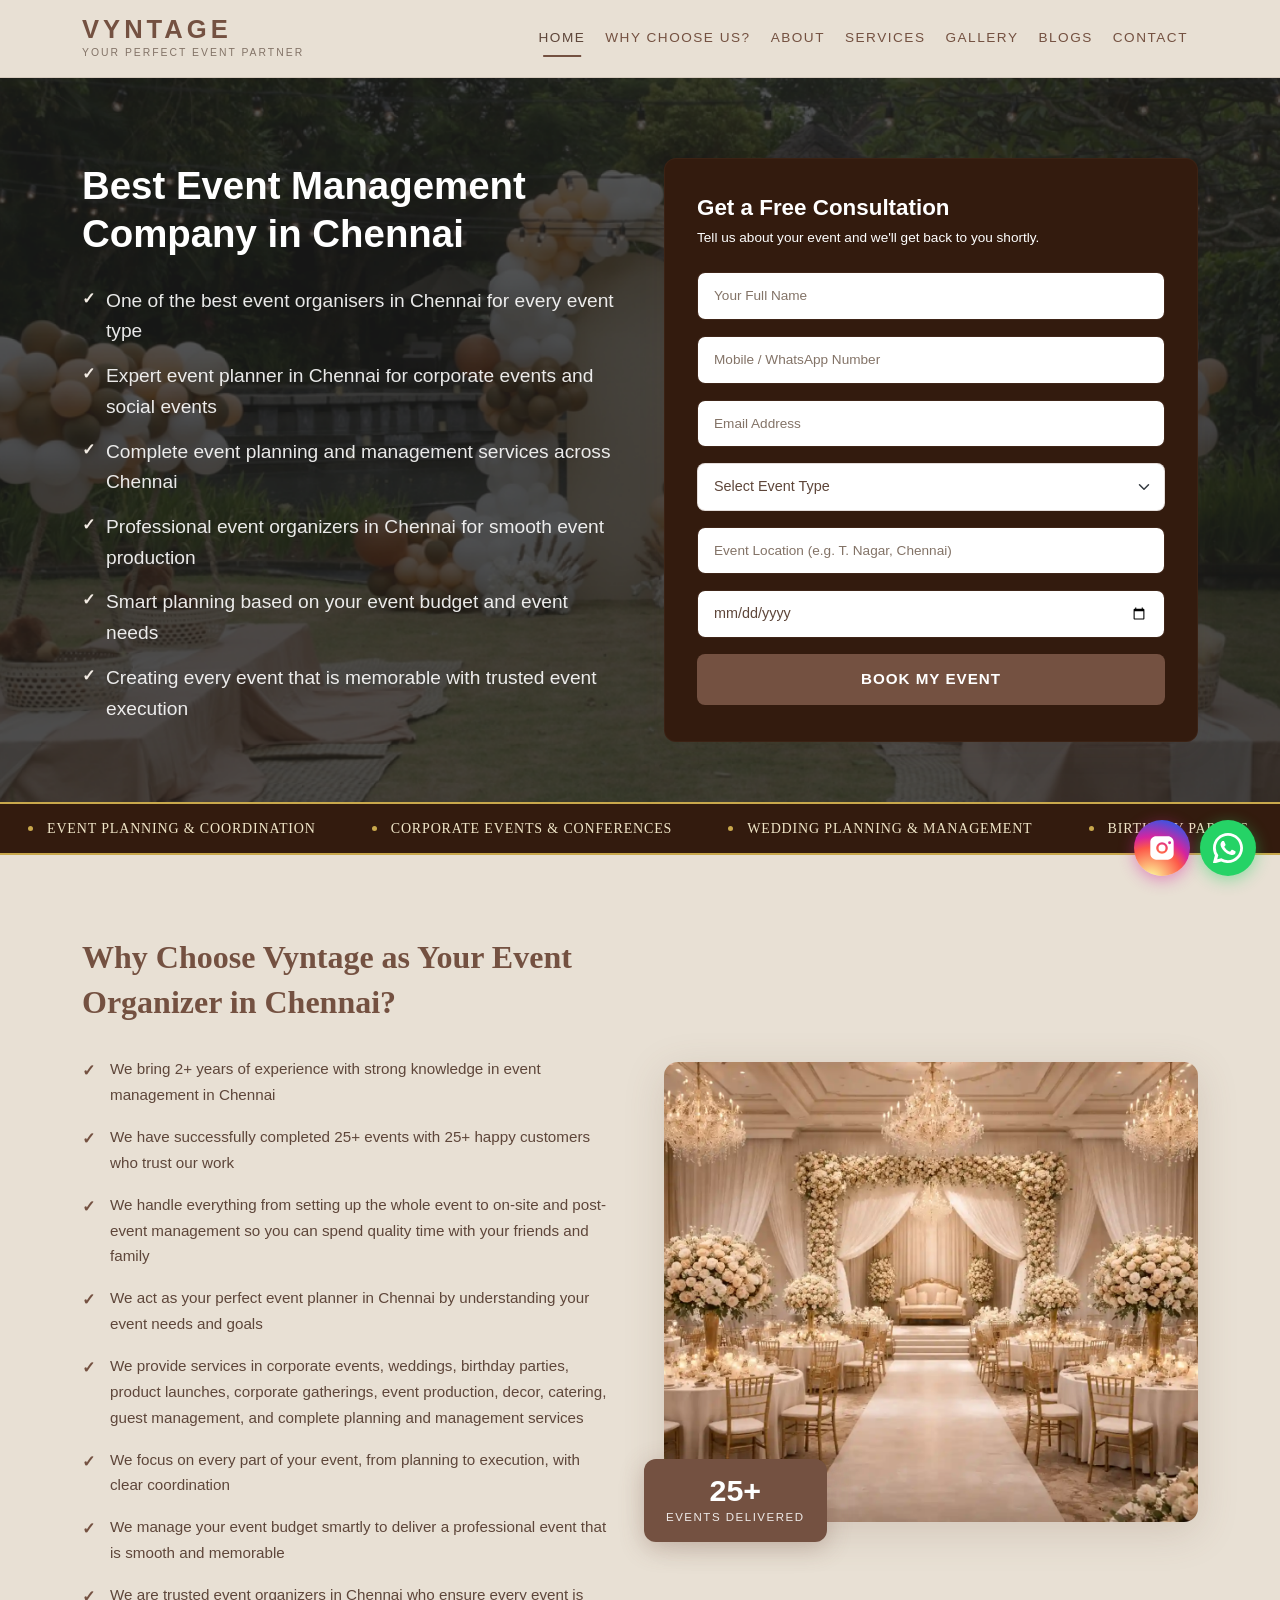
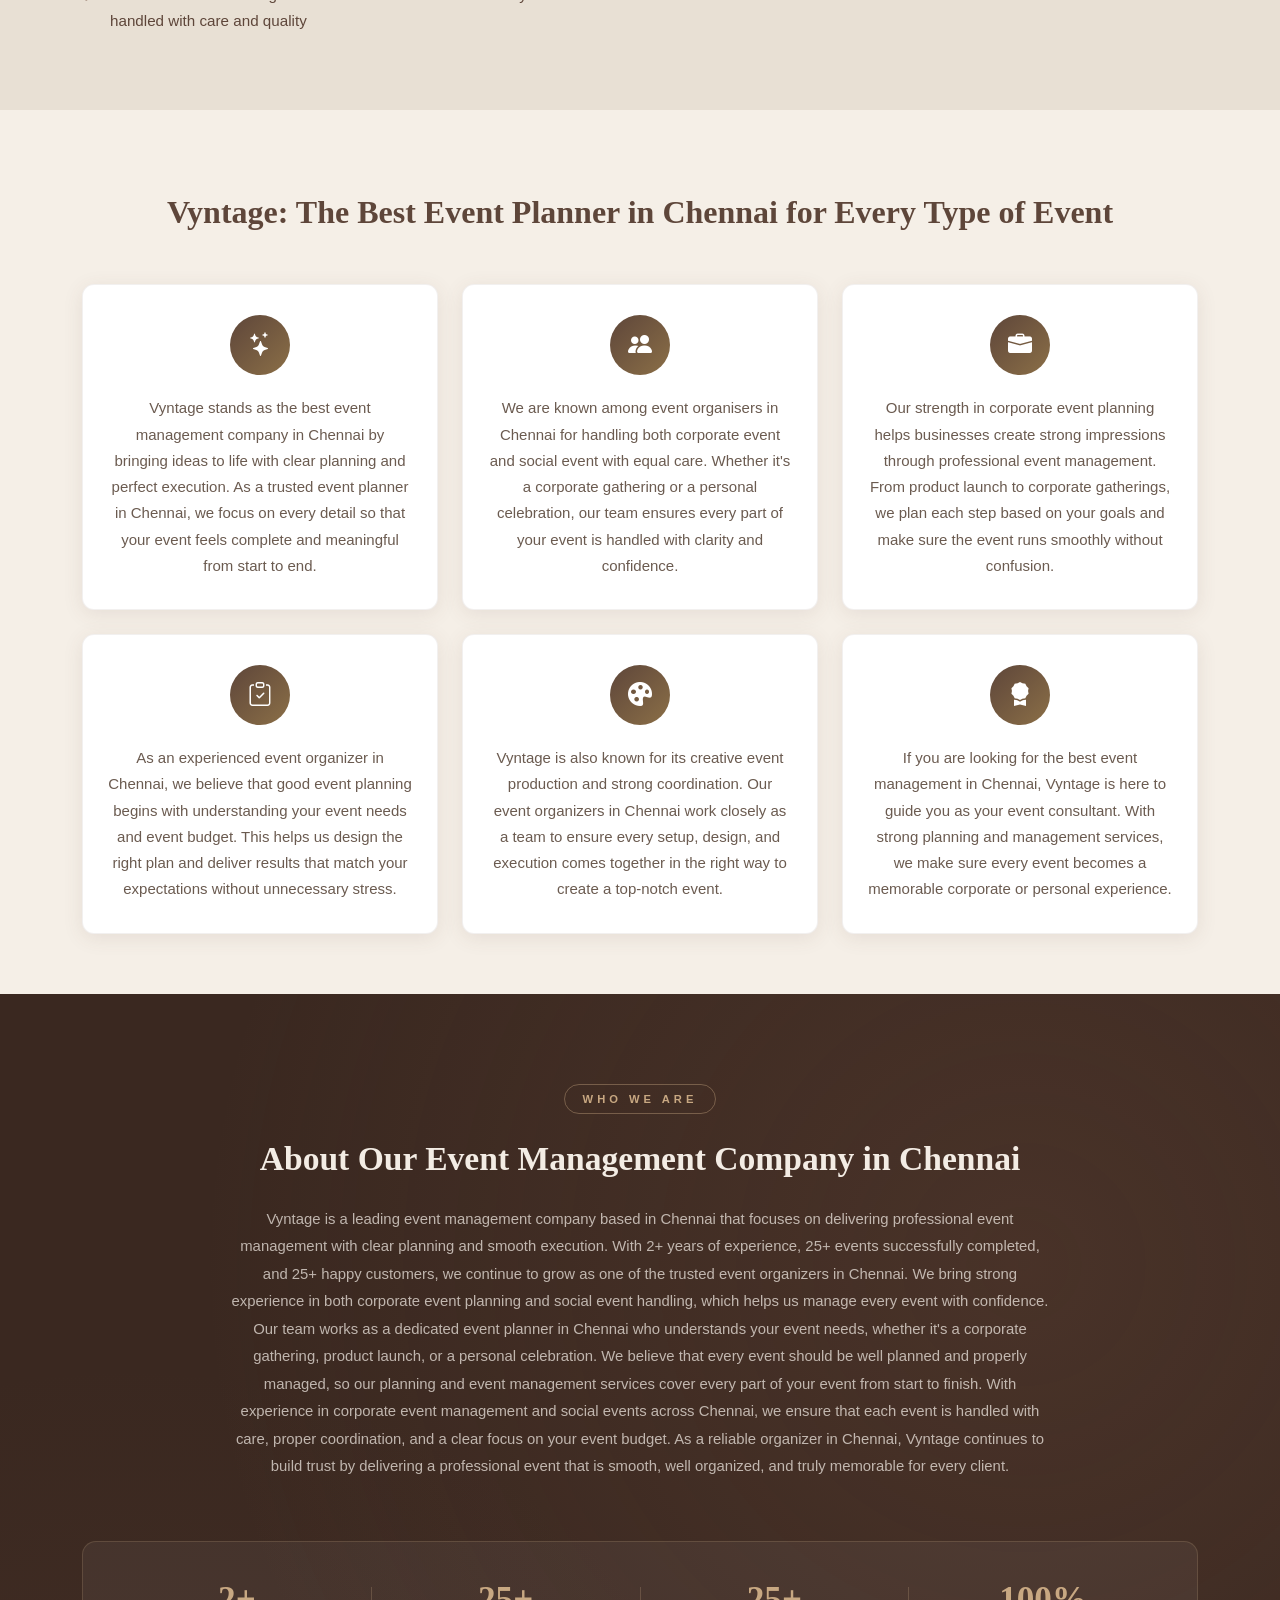
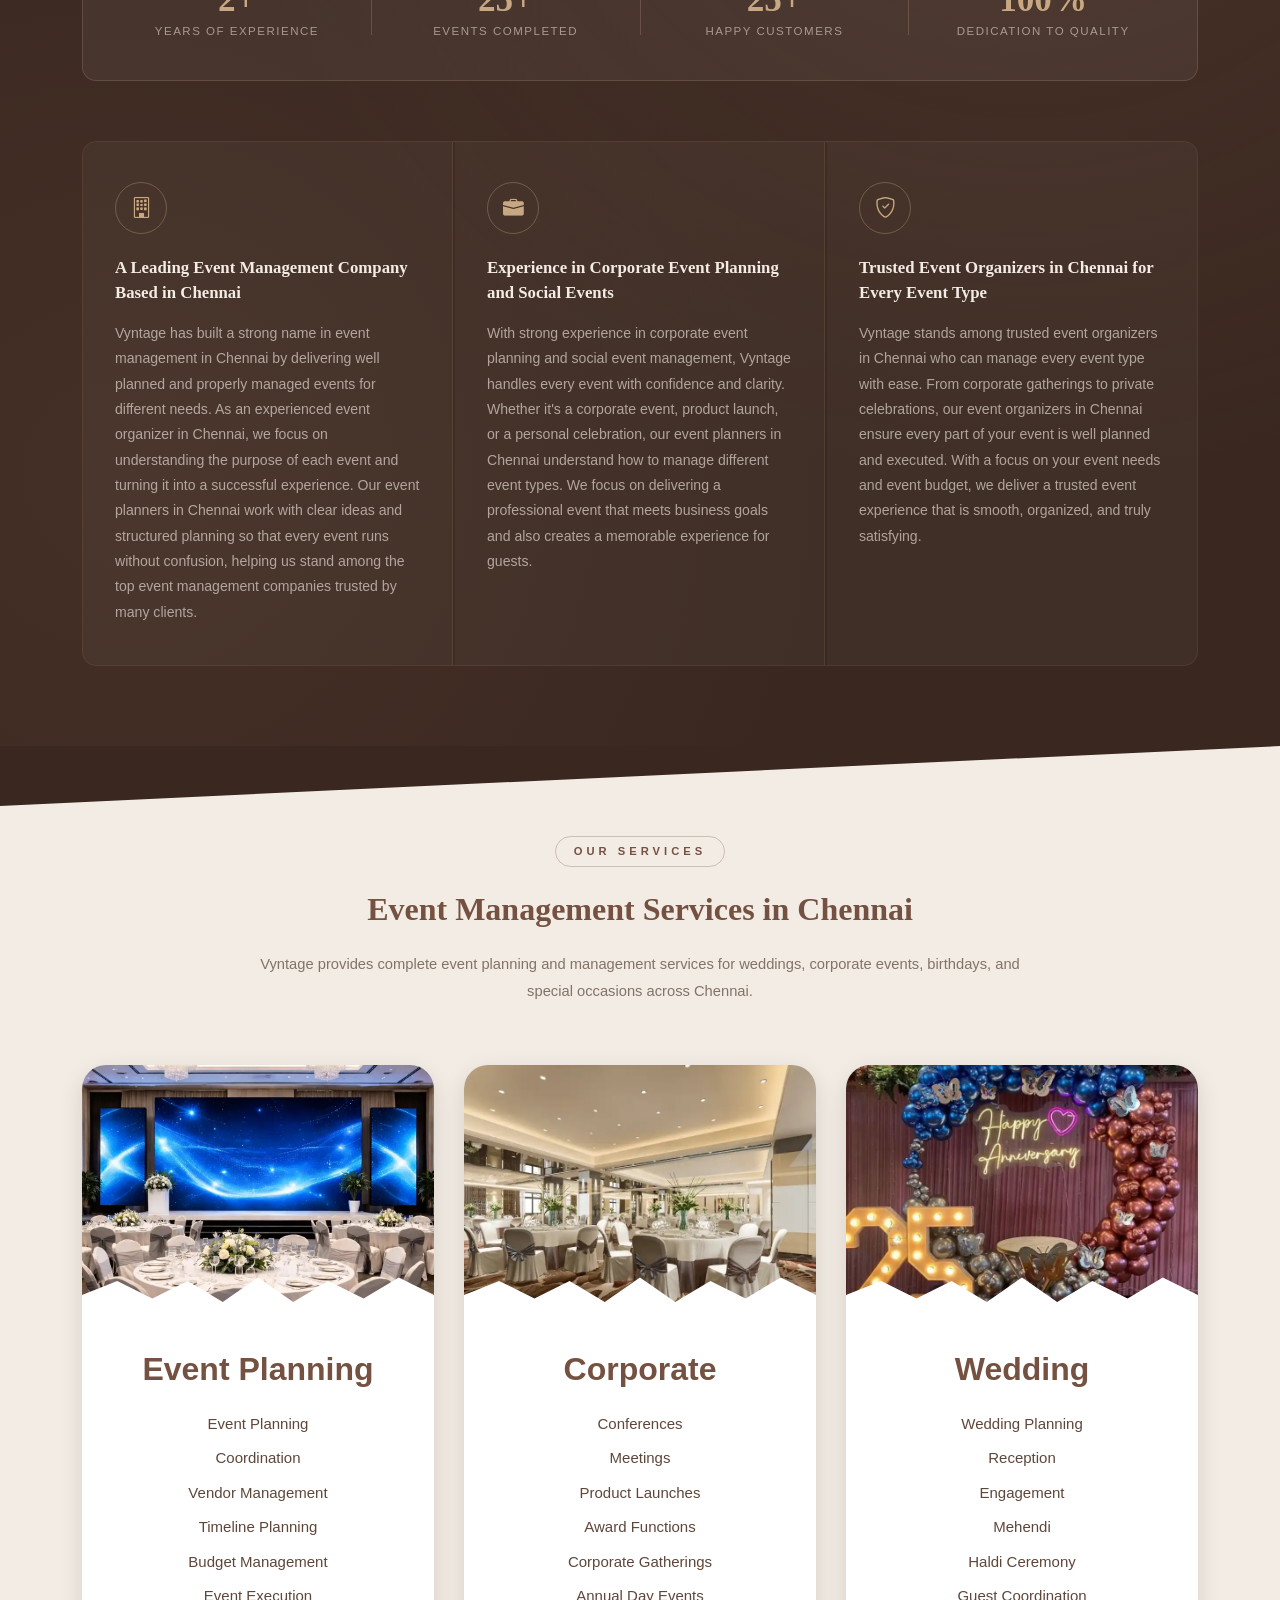
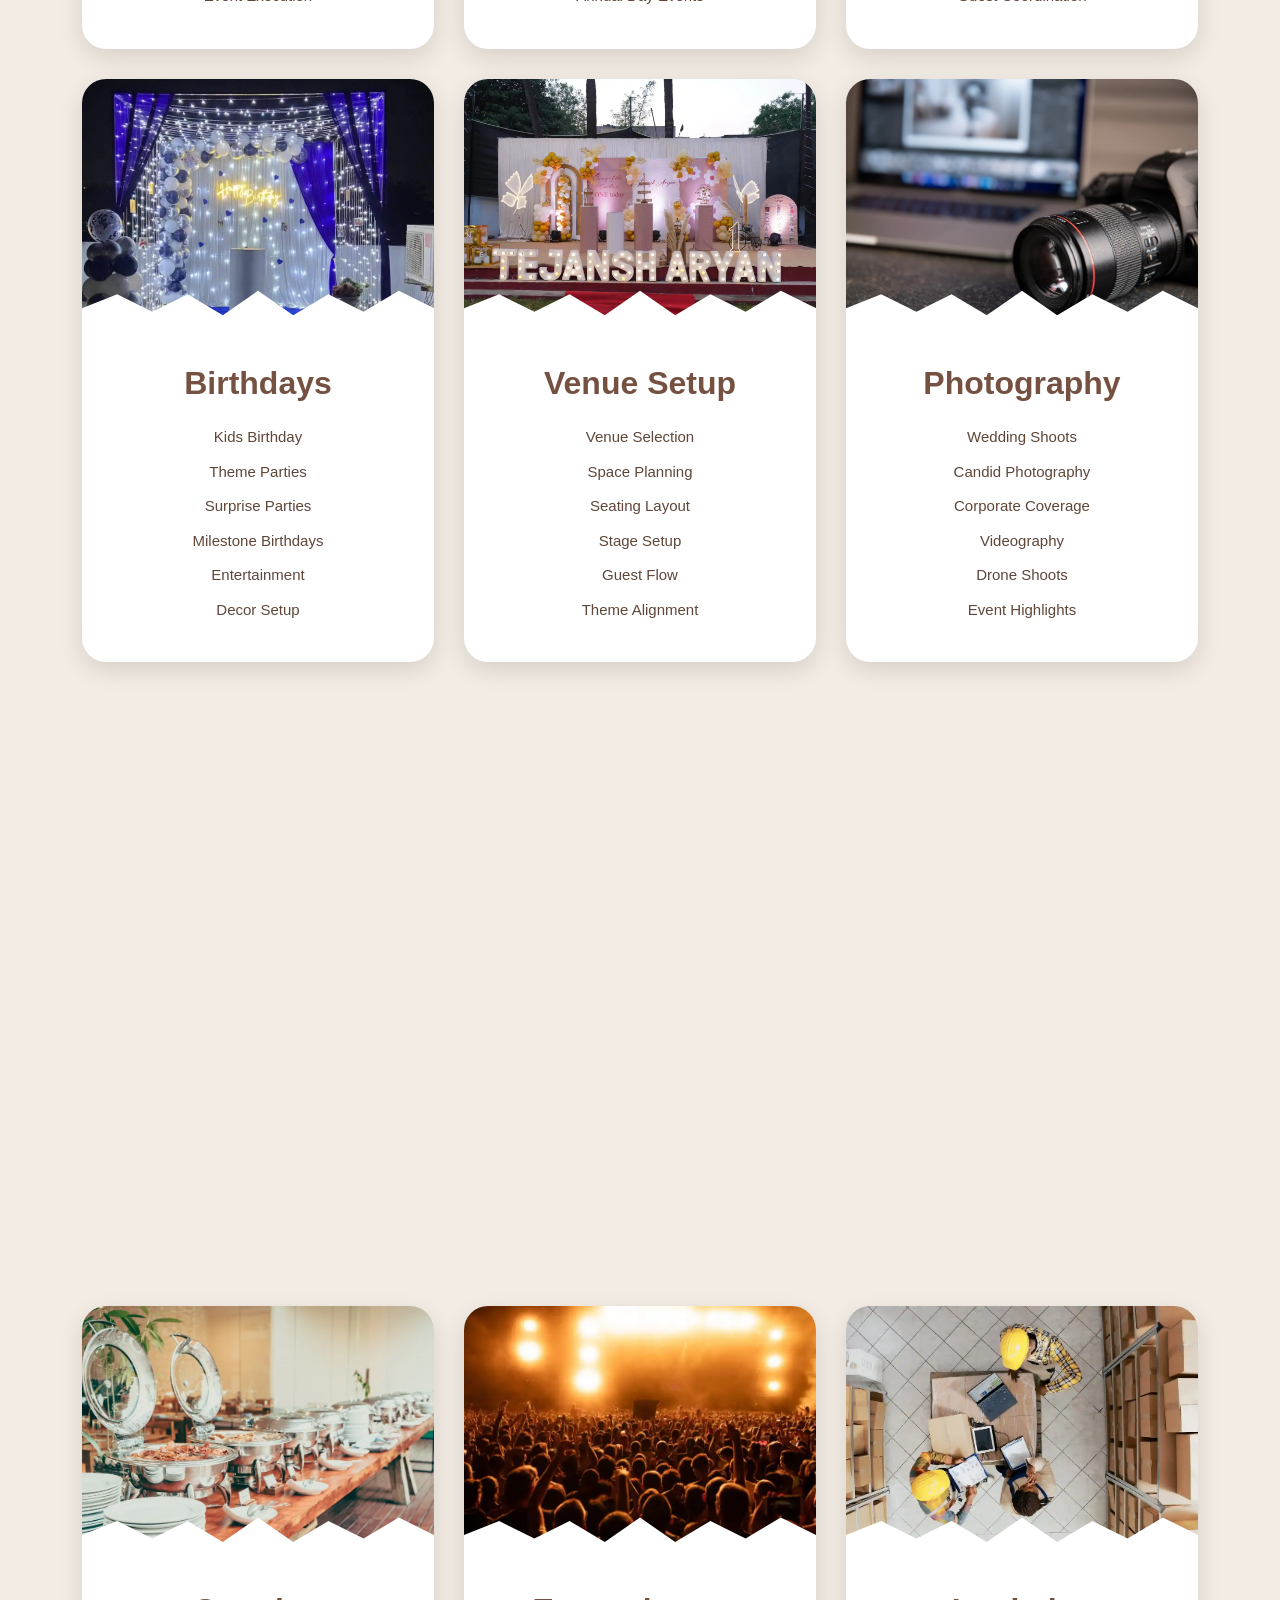
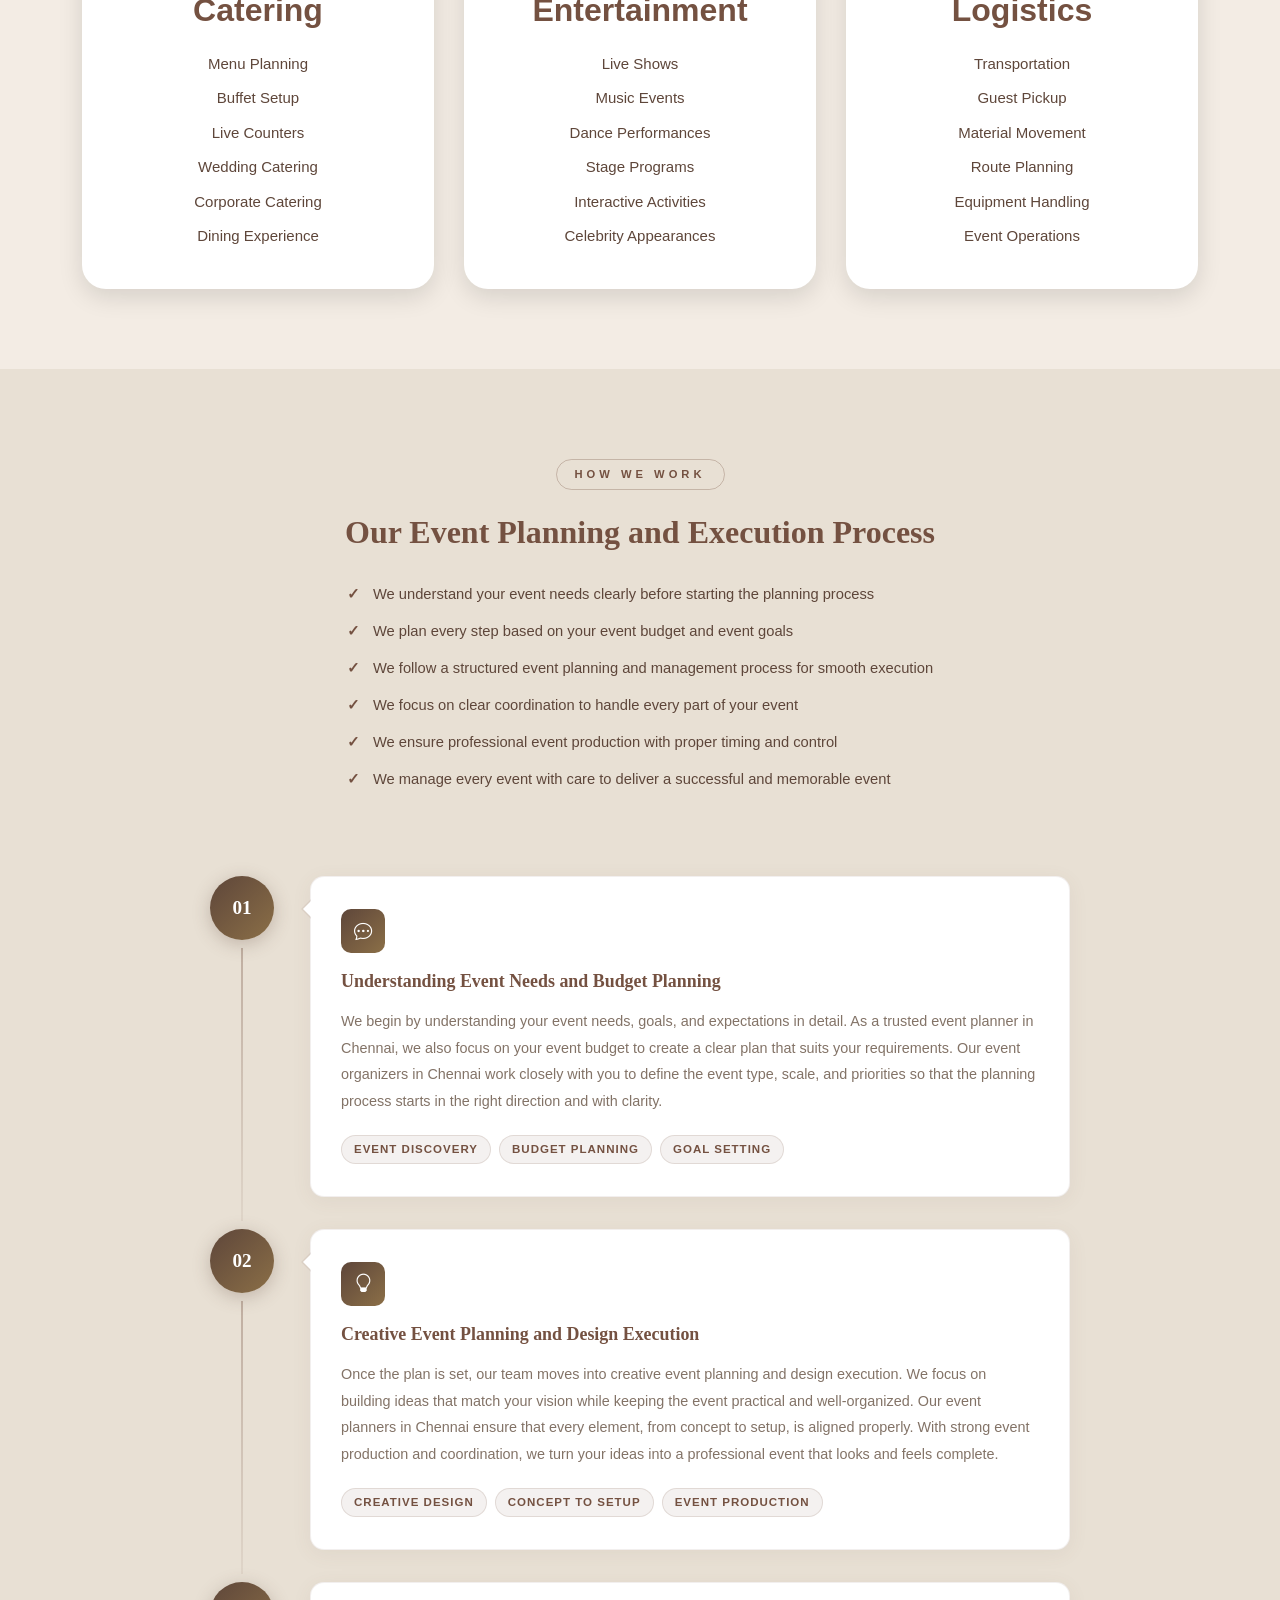
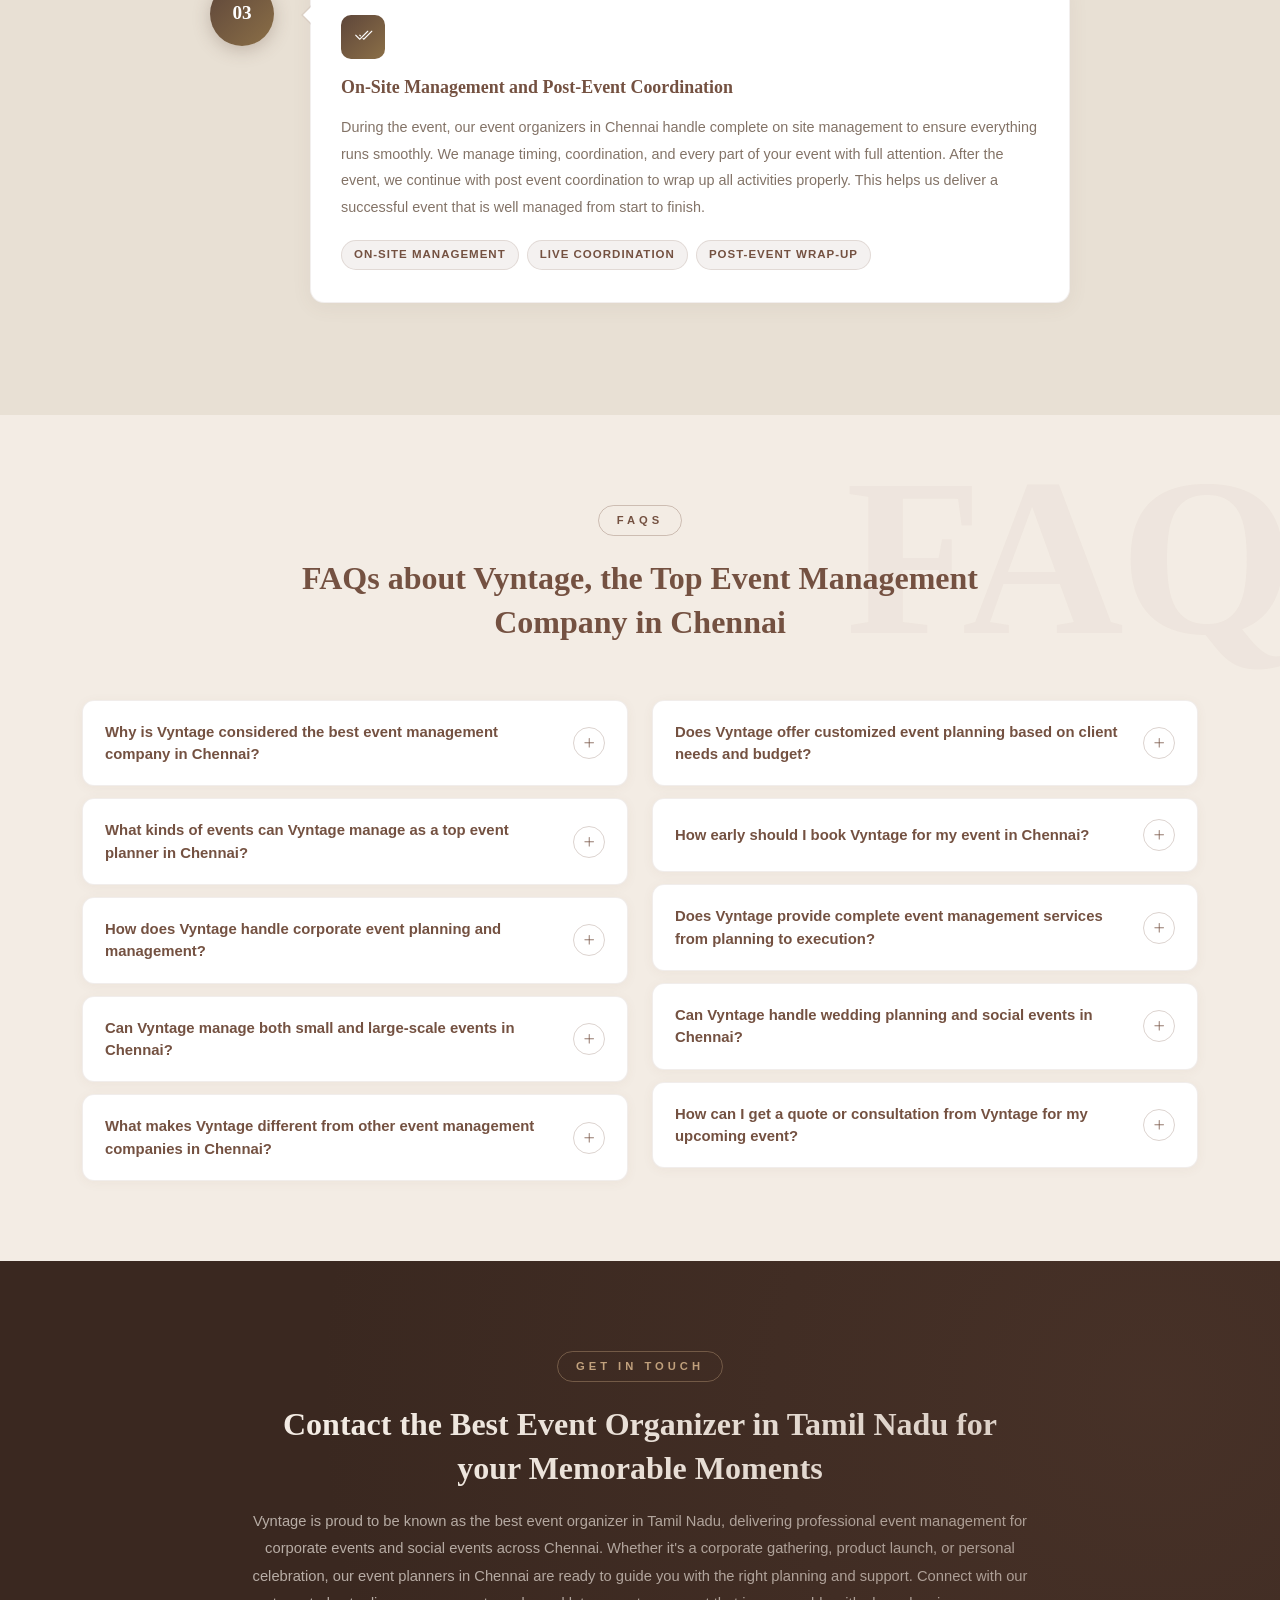
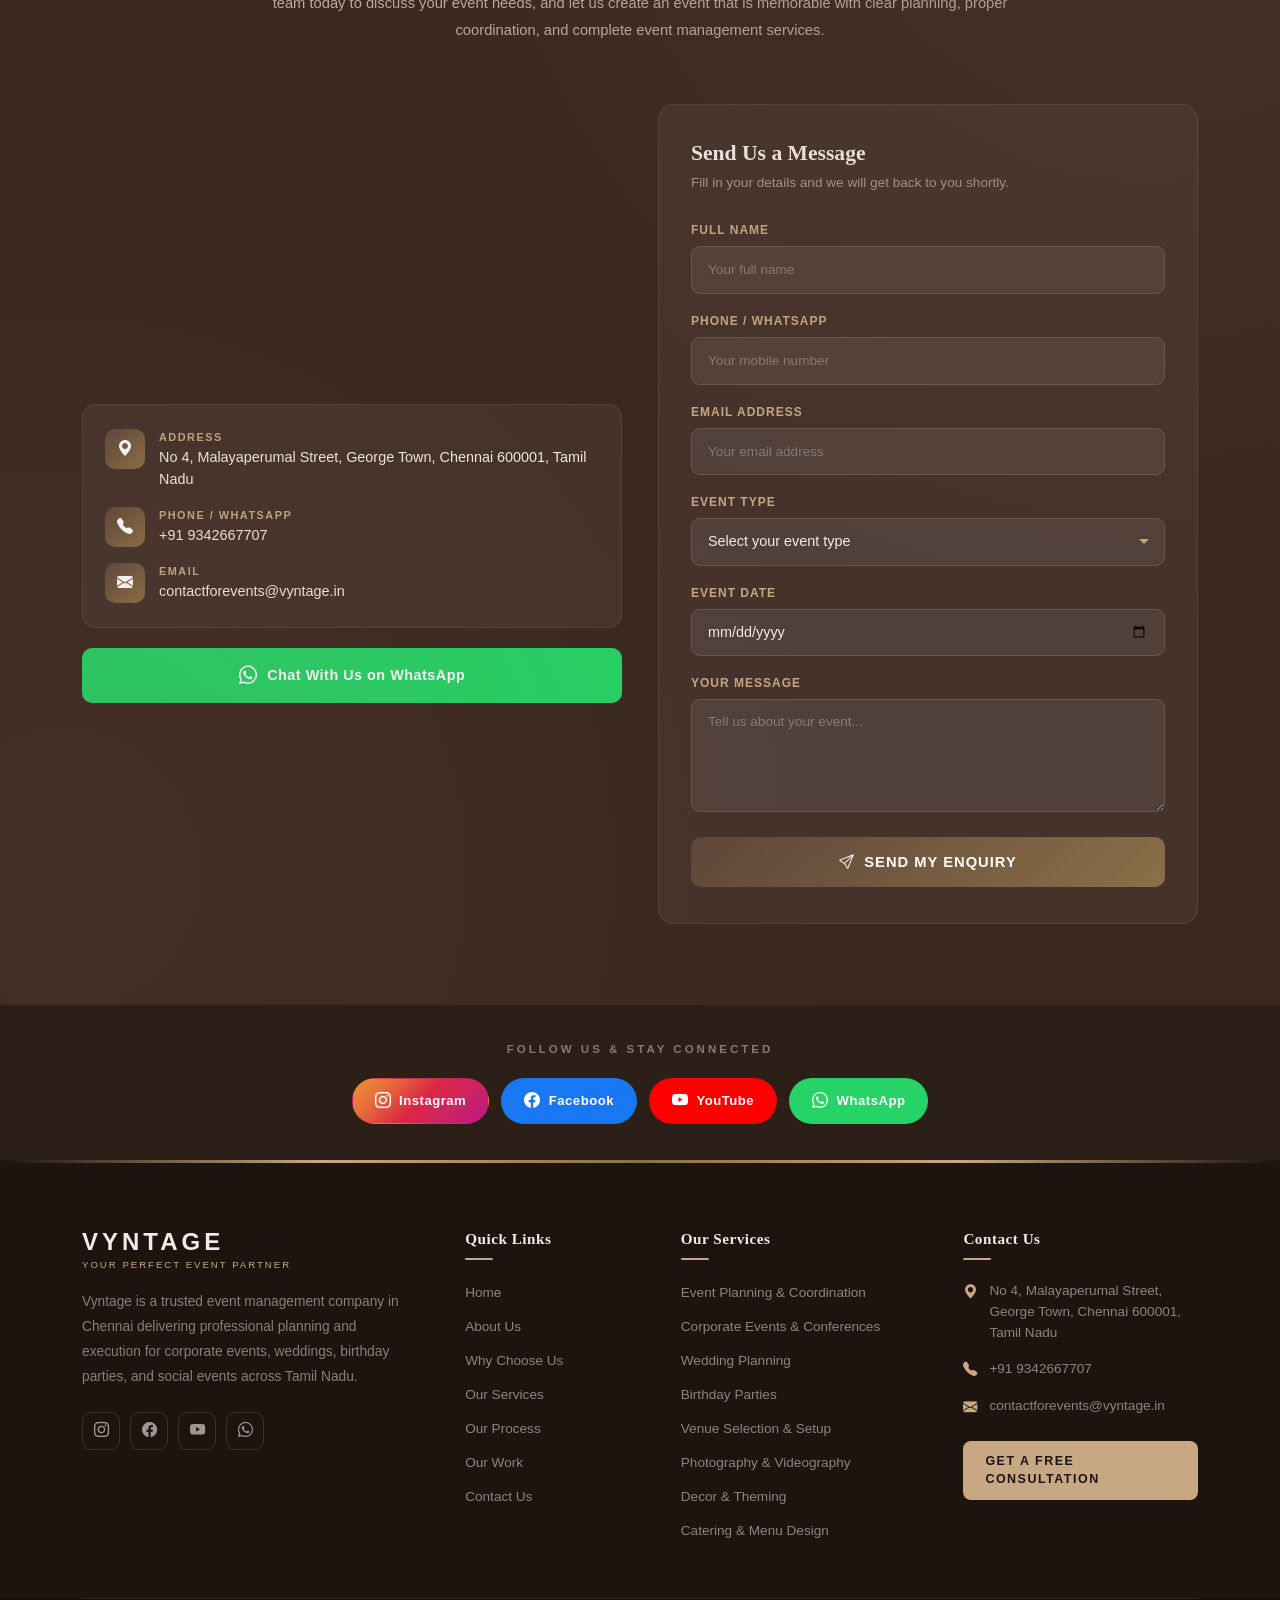
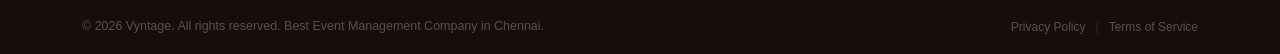
==== commit 5a544081: "Add files via upload" ====
--- a/index.html
+++ b/index.html
@@ -316,112 +316,7 @@
 <!-- About section ends -->
 
 <!-- SERVICES SECTION Ends -->
- 
-<section class="services-section" id="services">
-  <div class="container">
- 
-    <!-- Section Header -->
-    <div class="services-header">
-      <div class="services-label">What We Do</div>
-      <h2 class="services-heading">Event Management Services We Offer in Chennai</h2>
-      <p class="services-subtext">
-        At Vyntage, we provide complete event planning and management services in Chennai designed to cover every event need with care and clarity. As a trusted event planner in Chennai, we handle everything from corporate event planning and social event management to event production and coordination, ensuring every part of your event is well organized. Whether it's a corporate gathering, product launch, or personal celebration, our event organizers in Chennai work closely with you to deliver a professional event that matches your vision, fits your event budget, and creates an event that is memorable.
-      </p>
-    </div>
- 
-    <!-- Services Grid -->
-    <div class="services-grid">
- 
-      <div class="service-card">
-        <div class="service-num">01</div>
-        <div class="service-icon"><i class="bi bi-calendar2-check"></i></div>
-        <h3 class="service-title">Event Planning & Coordination</h3>
-        <p class="service-text">We manage event planning and coordination with a clear process that keeps every step simple and organized. As your event planner in Chennai, we understand your event needs, set timelines, and align every team for smooth execution. Our event organizers in Chennai handle vendor follow ups, schedules, and communication so your event runs without confusion. From idea to final setup, we ensure every part of your event is connected and delivered as a professional event that meets your expectations and stays within your event budget.</p>
-      </div>
- 
-      <div class="service-card">
-        <div class="service-num">02</div>
-        <div class="service-icon"><i class="bi bi-briefcase"></i></div>
-        <h3 class="service-title">Corporate Event & Conferences</h3>
-        <p class="service-text">We handle corporate event planning for meetings, conferences, and corporate gatherings with a professional approach. Our team focuses on structure, timing, and guest experience to create a strong impression. As corporate event organisers in Chennai, we plan each detail with clarity and ensure smooth coordination during the event. Whether it's a small meeting or a large corporate event, we deliver a professional event that reflects your brand and makes your corporate event management successful and memorable.</p>
-      </div>
- 
-      <div class="service-card">
-        <div class="service-num">03</div>
-        <div class="service-icon"><i class="bi bi-hearts"></i></div>
-        <h3 class="service-title">Wedding Planning & Management</h3>
-        <p class="service-text">We help you in starting the wedding planning and management services that make your special day smooth and hassle-free. As an experienced planner in Chennai, we guide you through every step from initial planning to final execution. Our event organizers in Chennai ensure that decor, coordination, and guest handling are managed properly. We focus on creating an event that is memorable while keeping your event budget in mind, so you can enjoy every moment without worrying about the planning process.</p>
-      </div>
- 
-      <div class="service-card">
-        <div class="service-num">04</div>
-        <div class="service-icon"><i class="bi bi-balloon-heart"></i></div>
-        <h3 class="service-title">Birthday Parties</h3>
-        <p class="service-text">We will plan your birthday parties with proper coordination and creative ideas with design to make every moment of your memorable day with full of fun and special. Our event planners in Chennai work closely with you to understand the theme and preferences for the event. From decor to entertainment and guest management, we ensure everything is arranged in the right way. Our event organizers in Chennai focus on creating a joyful and memorable event that is well-organized and enjoyable for both guests and hosts.</p>
-      </div>
- 
-      <div class="service-card">
-        <div class="service-num">05</div>
-        <div class="service-icon"><i class="bi bi-geo-alt"></i></div>
-        <h3 class="service-title">Venue Selection & Setup</h3>
-        <p class="service-text">We help you choose the right venue based on your event type, guest size, and event needs. As a trusted event organizer in Chennai, we also handle venue setup to match your event theme and requirements. Our team ensures that space planning, seating, and layout are arranged properly. With clear coordination and planning, we make sure the venue supports a smooth event flow and creates the right environment for a successful and memorable event.</p>
-      </div>
- 
-      <div class="service-card">
-        <div class="service-num">06</div>
-        <div class="service-icon"><i class="bi bi-camera"></i></div>
-        <h3 class="service-title">Photography & Videography</h3>
-        <p class="service-text">We also provide professional videography, wedding photography, candid photography, and more services to capture every moment of your event. Our team works with experienced professionals who understand how to cover both corporate events and social events with the right style. As part of our event planning and management services, we ensure that every important moment is recorded clearly. This helps you relive your event and preserve memories that stay with you long after the event is completed.</p>
-      </div>
- 
-      <div class="service-card">
-        <div class="service-num">07</div>
-        <div class="service-icon"><i class="bi bi-palette"></i></div>
-        <h3 class="service-title">Decor & Theming</h3>
-        <p class="service-text">Our service also includes the design, decor, and theming that matches your taste and vibe to create the right atmosphere and make your day as special and memorable day. Our event planners in Chennai focus on details that bring your vision to life through colors, setup, and design. Whether it's a corporate event or a personal celebration, we ensure that the decor aligns with your theme. Our event organizers in Chennai work with proper coordination to deliver a setup that enhances the overall experience and makes your event visually appealing and memorable.</p>
-      </div>
- 
-      <div class="service-card">
-        <div class="service-num">08</div>
-        <div class="service-icon"><i class="bi bi-speaker"></i></div>
-        <h3 class="service-title">Lighting & Audio Visual Services</h3>
-        <p class="service-text">We manage lighting and audiovisual services that support the flow and impact of your event. Our team ensures that sound systems, screens, and lighting are set up properly for clear communication and better experience. As part of our event production services, we handle technical aspects with care. Our event organizers in Chennai make sure everything works smoothly so your event runs without interruptions and creates a professional and engaging environment.</p>
-      </div>
- 
-      <div class="service-card">
-        <div class="service-num">09</div>
-        <div class="service-icon"><i class="bi bi-person-check"></i></div>
-        <h3 class="service-title">Guest Management & Registration</h3>
-        <p class="service-text">We handle guest management and registration to ensure a smooth entry and experience for all attendees. Our event planners in Chennai organize guest lists, invitations, and check in processes with proper coordination. This helps avoid delays and confusion during the event. Our event organizers in Chennai focus on creating a welcoming experience for guests while maintaining proper control, making your event organized and comfortable for everyone attending.</p>
-      </div>
- 
-      <div class="service-card">
-        <div class="service-num">10</div>
-        <div class="service-icon"><i class="bi bi-cup-hot"></i></div>
-        <h3 class="service-title">Catering & Menu Design</h3>
-        <p class="service-text">We plan catering and menu design based on your event type, guest preferences, and budget. Our team works with trusted partners to provide quality food and proper service. As part of our event planning services, we ensure that food is served on time and matches the event style. Our event organizers in Chennai focus on delivering a satisfying dining experience that adds value to your event and keeps guests happy throughout.</p>
-      </div>
- 
-      <div class="service-card">
-        <div class="service-num">11</div>
-        <div class="service-icon"><i class="bi bi-music-note-beamed"></i></div>
-        <h3 class="service-title">Entertainment & Performances</h3>
-        <p class="service-text">We arrange entertainment and performances that add energy and excitement to your event. Our event planners in Chennai suggest suitable options based on your event type and audience. From live shows to interactive activities, we ensure everything is planned well. Our event organizers in Chennai coordinate performances with proper timing so that your event remains engaging and enjoyable from start to end, creating a lively and memorable experience.</p>
-      </div>
- 
-      <div class="service-card">
-        <div class="service-num">12</div>
-        <div class="service-icon"><i class="bi bi-truck"></i></div>
-        <h3 class="service-title">Transportation & Logistics</h3>
-        <p class="service-text">We manage transportation and logistics to ensure smooth movement for guests, staff, and materials. Our event organizers in Chennai plan routes, timings, and coordination to avoid delays. As part of our event management services, we ensure that everything reaches the right place at the right time. This helps maintain a smooth flow throughout the event and supports overall execution without confusion, making your event well-organized and stress-free.</p>
-      </div>
- 
-    </div>
-    <!-- end grid -->
- 
-  </div>
-</section>
-<!-- services section ends -->
+
 
 <section class="services-section" id="services">
     <div class="container">
--- a/style.css
+++ b/style.css
@@ -2669,8 +2669,8 @@
       position: absolute;
       top: 16px;
       left: 16px;
-      background-color: var(--text-heading);
-      color: #fff;
+      background-color: var(--bg-primary);
+      color: var(--text-heading);
       font-family: 'Lato', sans-serif;
       font-size: 0.65rem;
       font-weight: 700;
@@ -3053,4 +3053,145 @@
   100% { transform: translateX(-50%); }
 }
 
-/* Services Marquee Strip Ends */+/* Services Marquee Strip Ends */
+
+
+/* ==================================================
+   VYNTAGE PREMIUM SERVICES CARDS
+================================================== */
+
+.services-grid-new{
+    display:grid;
+    grid-template-columns:repeat(3,1fr);
+    gap:30px;
+    margin-top:50px;
+}
+
+.event-card{
+    background:#fff;
+    border-radius:24px;
+    overflow:hidden;
+    box-shadow:0 8px 25px rgba(0,0,0,0.12);
+    transition:all .35s ease;
+    position:relative;
+}
+
+.event-card:hover{
+    transform:translateY(-8px);
+    box-shadow:0 15px 40px rgba(0,0,0,0.18);
+}
+
+.event-img{
+    position:relative;
+    height:260px;
+    overflow:hidden;
+}
+
+.event-img img{
+    width:100%;
+    height:100%;
+    object-fit:cover;
+    transition:transform .5s ease;
+}
+
+.event-card:hover .event-img img{
+    transform:scale(1.08);
+}
+
+/* Wave Separator */
+
+.event-img::after{
+    content:"";
+    position:absolute;
+    bottom:-1px;
+    left:0;
+    width:100%;
+    height:70px;
+    background:#fff;
+
+    clip-path: polygon(
+        0 55%,
+        10% 35%,
+        20% 60%,
+        30% 35%,
+        40% 65%,
+        50% 30%,
+        60% 65%,
+        70% 35%,
+        80% 60%,
+        90% 30%,
+        100% 55%,
+        100% 100%,
+        0 100%
+    );
+}
+
+.event-content{
+    padding:25px 25px 35px;
+    text-align:center;
+}
+
+.event-content h3{
+    color:#745141;
+    font-size:2rem;
+    font-weight:700;
+    margin-bottom:18px;
+}
+
+.event-content ul{
+    list-style:none;
+    margin:0;
+    padding:0;
+}
+
+.event-content ul li{
+    font-size:15px;
+    color:#5E463A;
+    padding:6px 0;
+    line-height:1.5;
+}
+
+/* Scroll Animation */
+
+.service-hidden{
+    opacity:0;
+    transform:translateY(50px);
+}
+
+.service-show{
+    opacity:1;
+    transform:translateY(0);
+    transition:all .8s ease;
+}
+
+/* Tablet */
+
+@media(max-width:991px){
+
+    .services-grid-new{
+        grid-template-columns:repeat(2,1fr);
+    }
+
+    .event-img{
+        height:220px;
+    }
+
+}
+
+/* Mobile */
+
+@media(max-width:767px){
+
+    .services-grid-new{
+        grid-template-columns:1fr;
+    }
+
+    .event-content h3{
+        font-size:1.8rem;
+    }
+
+    .event-img{
+        height:240px;
+    }
+
+}
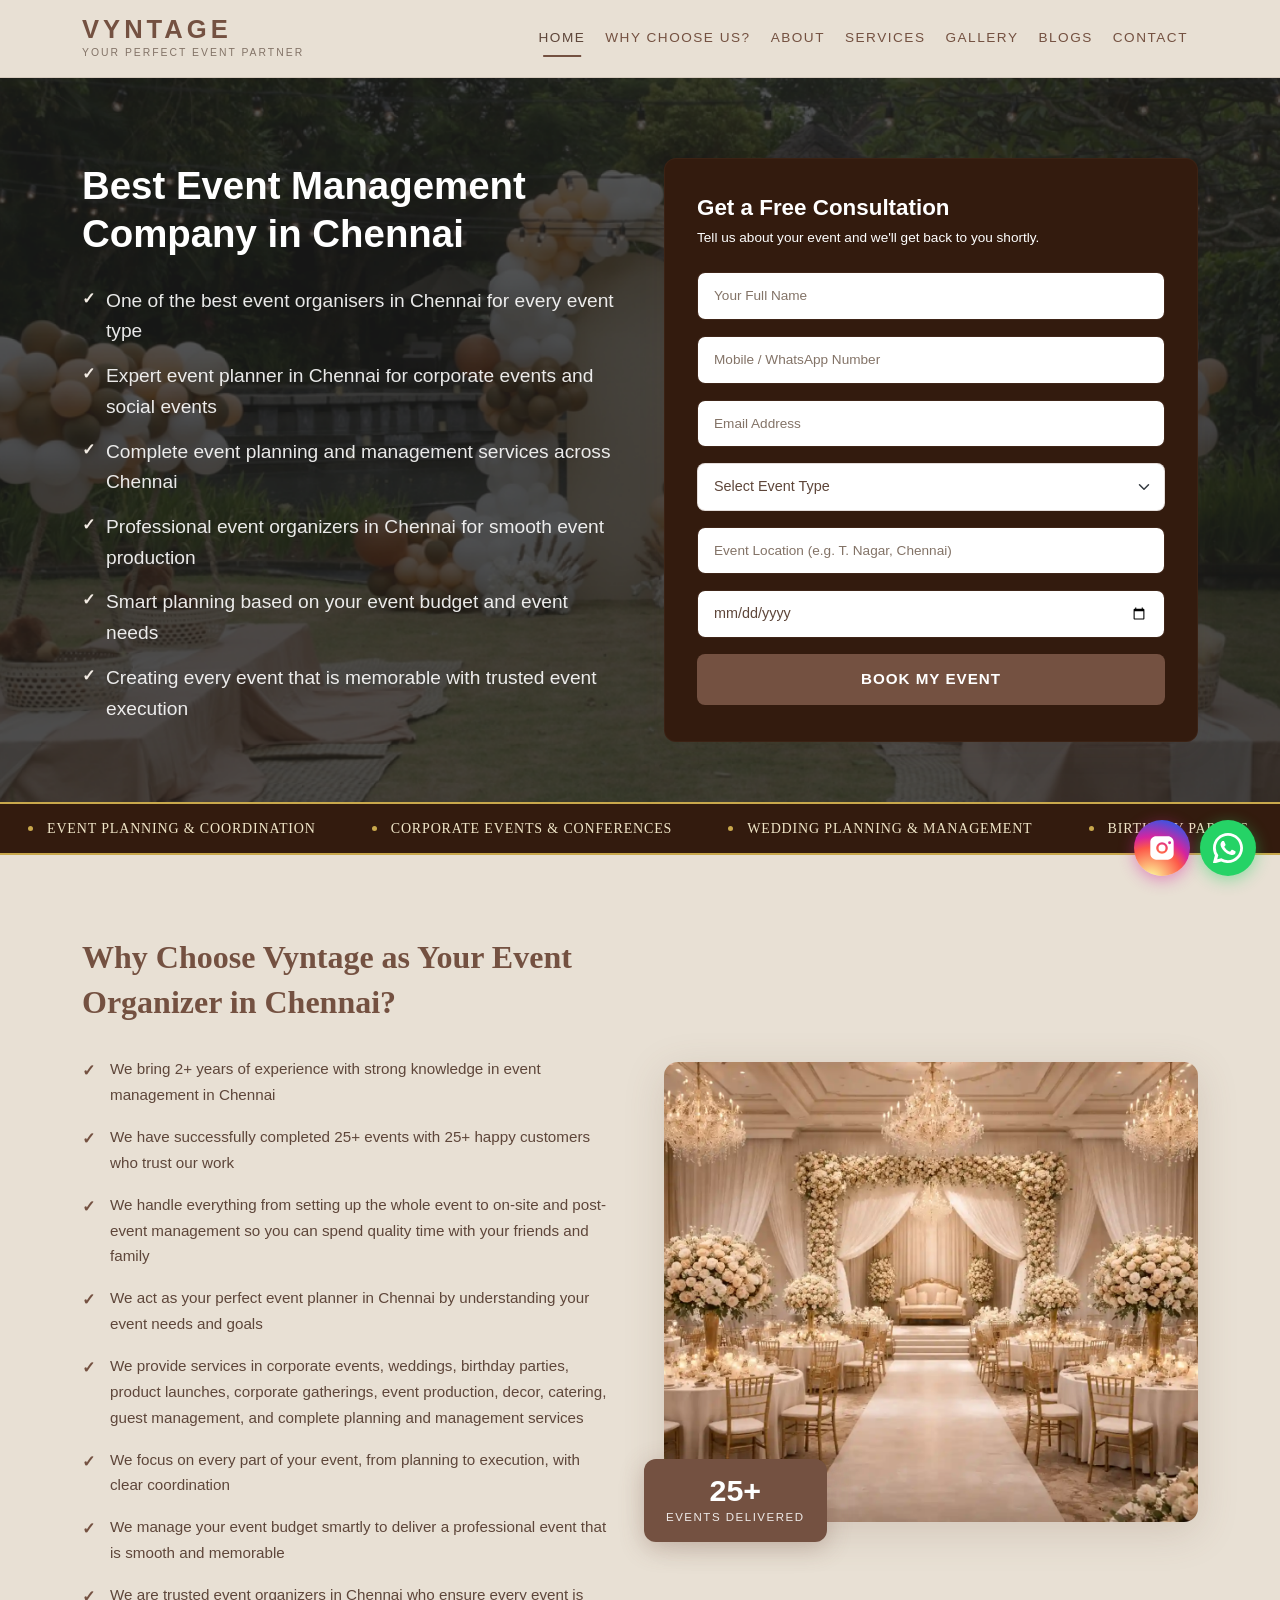
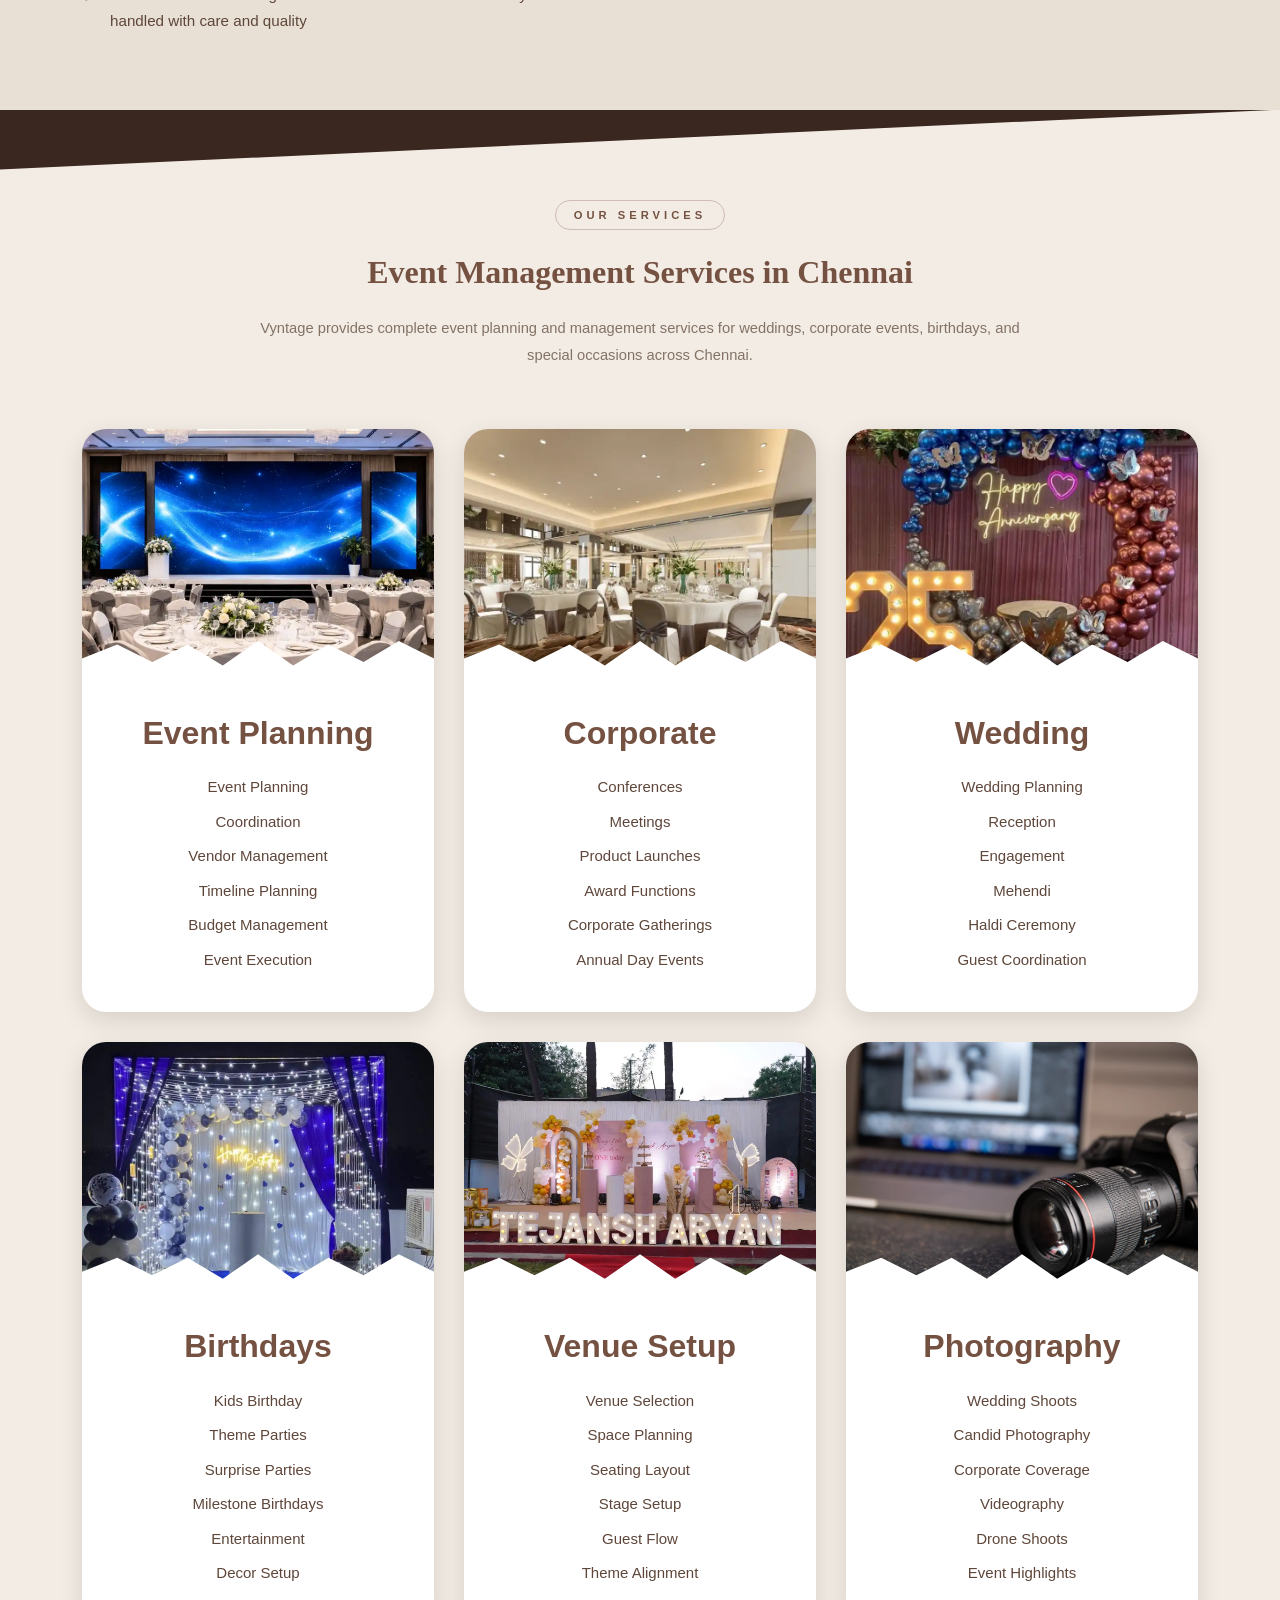
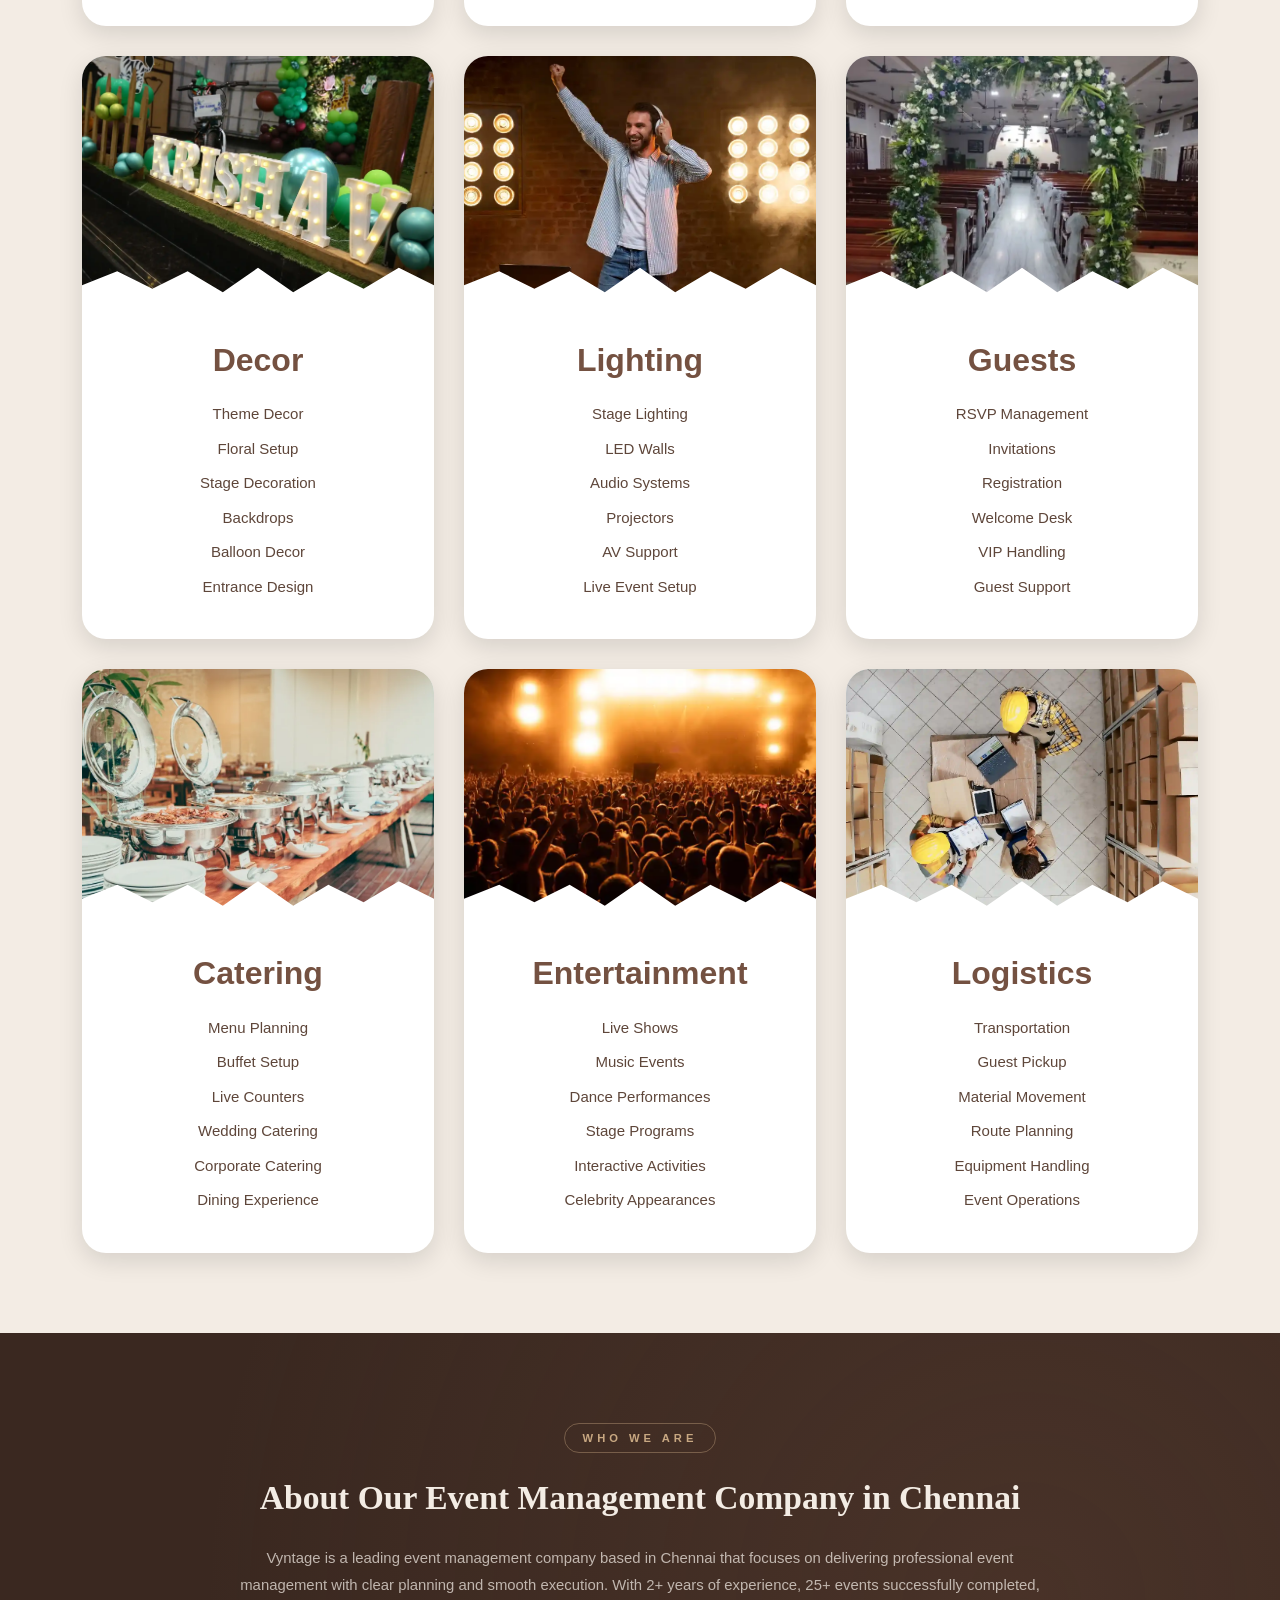
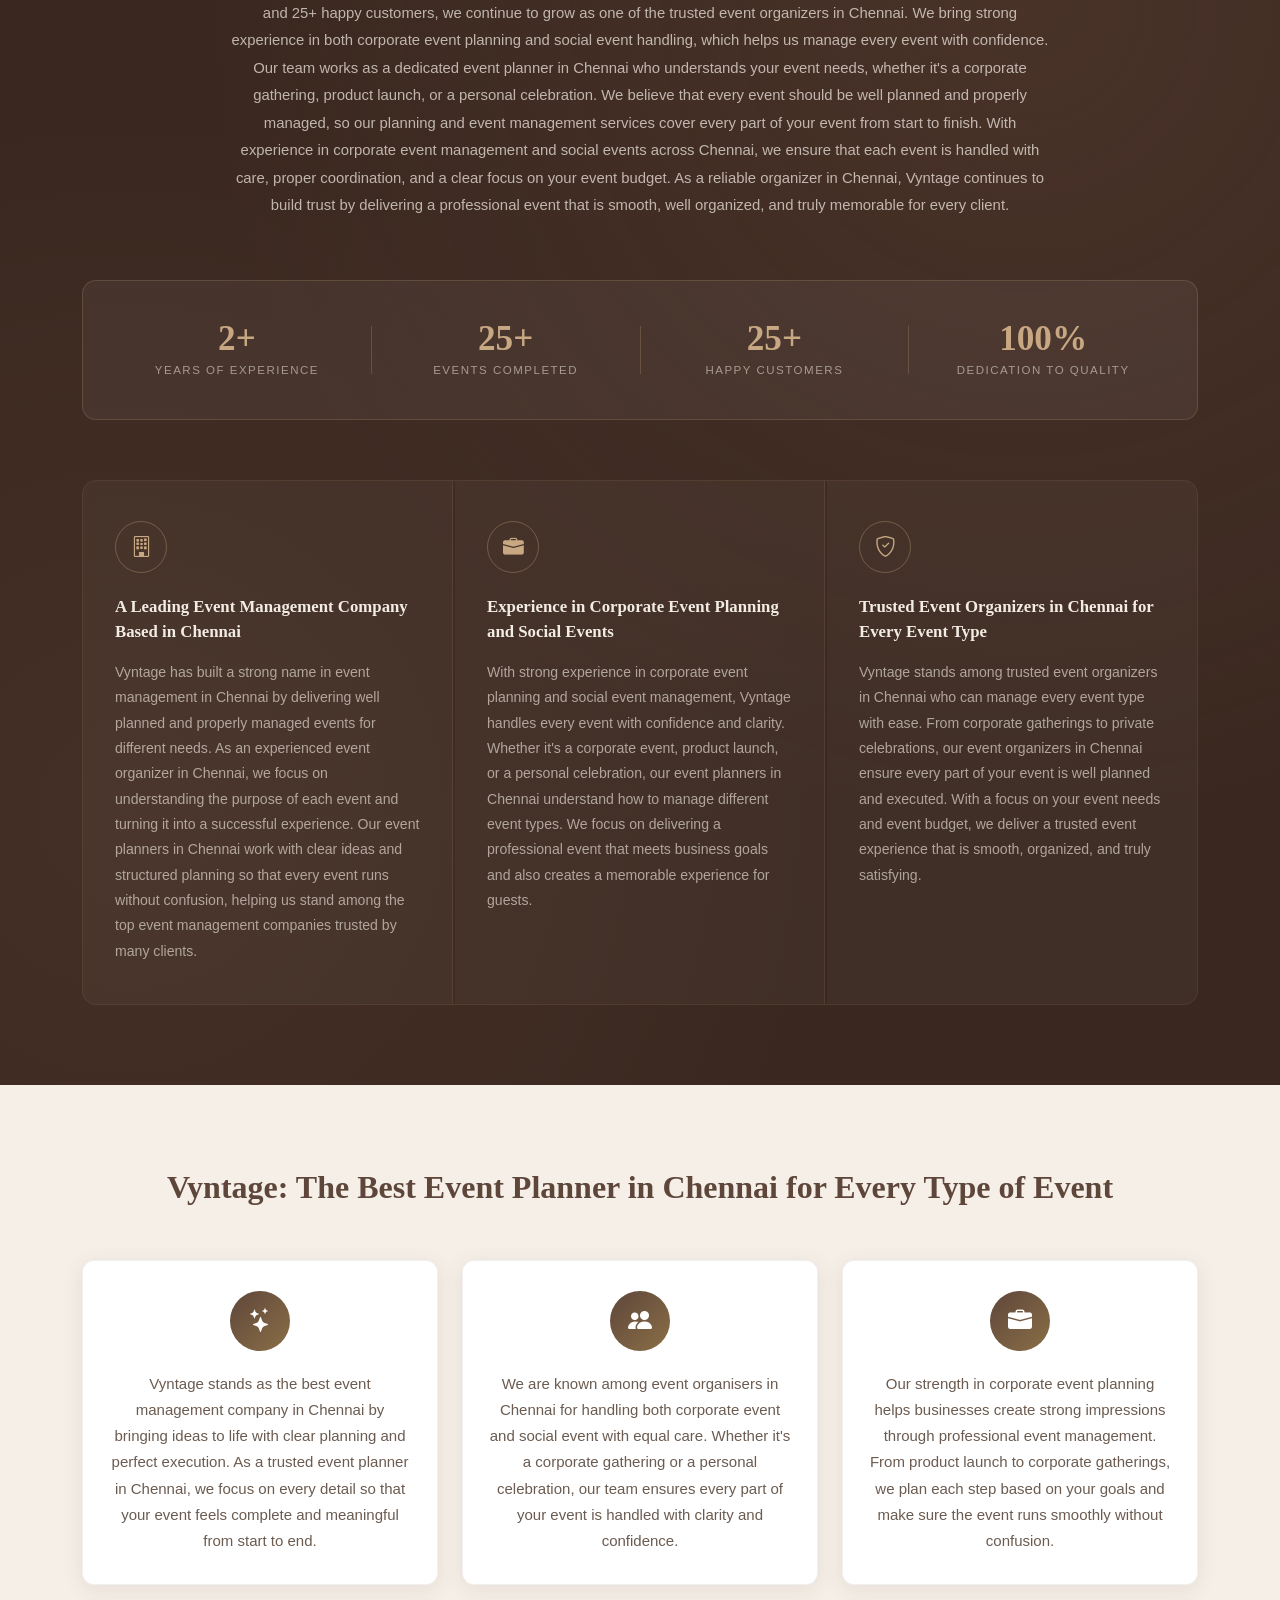
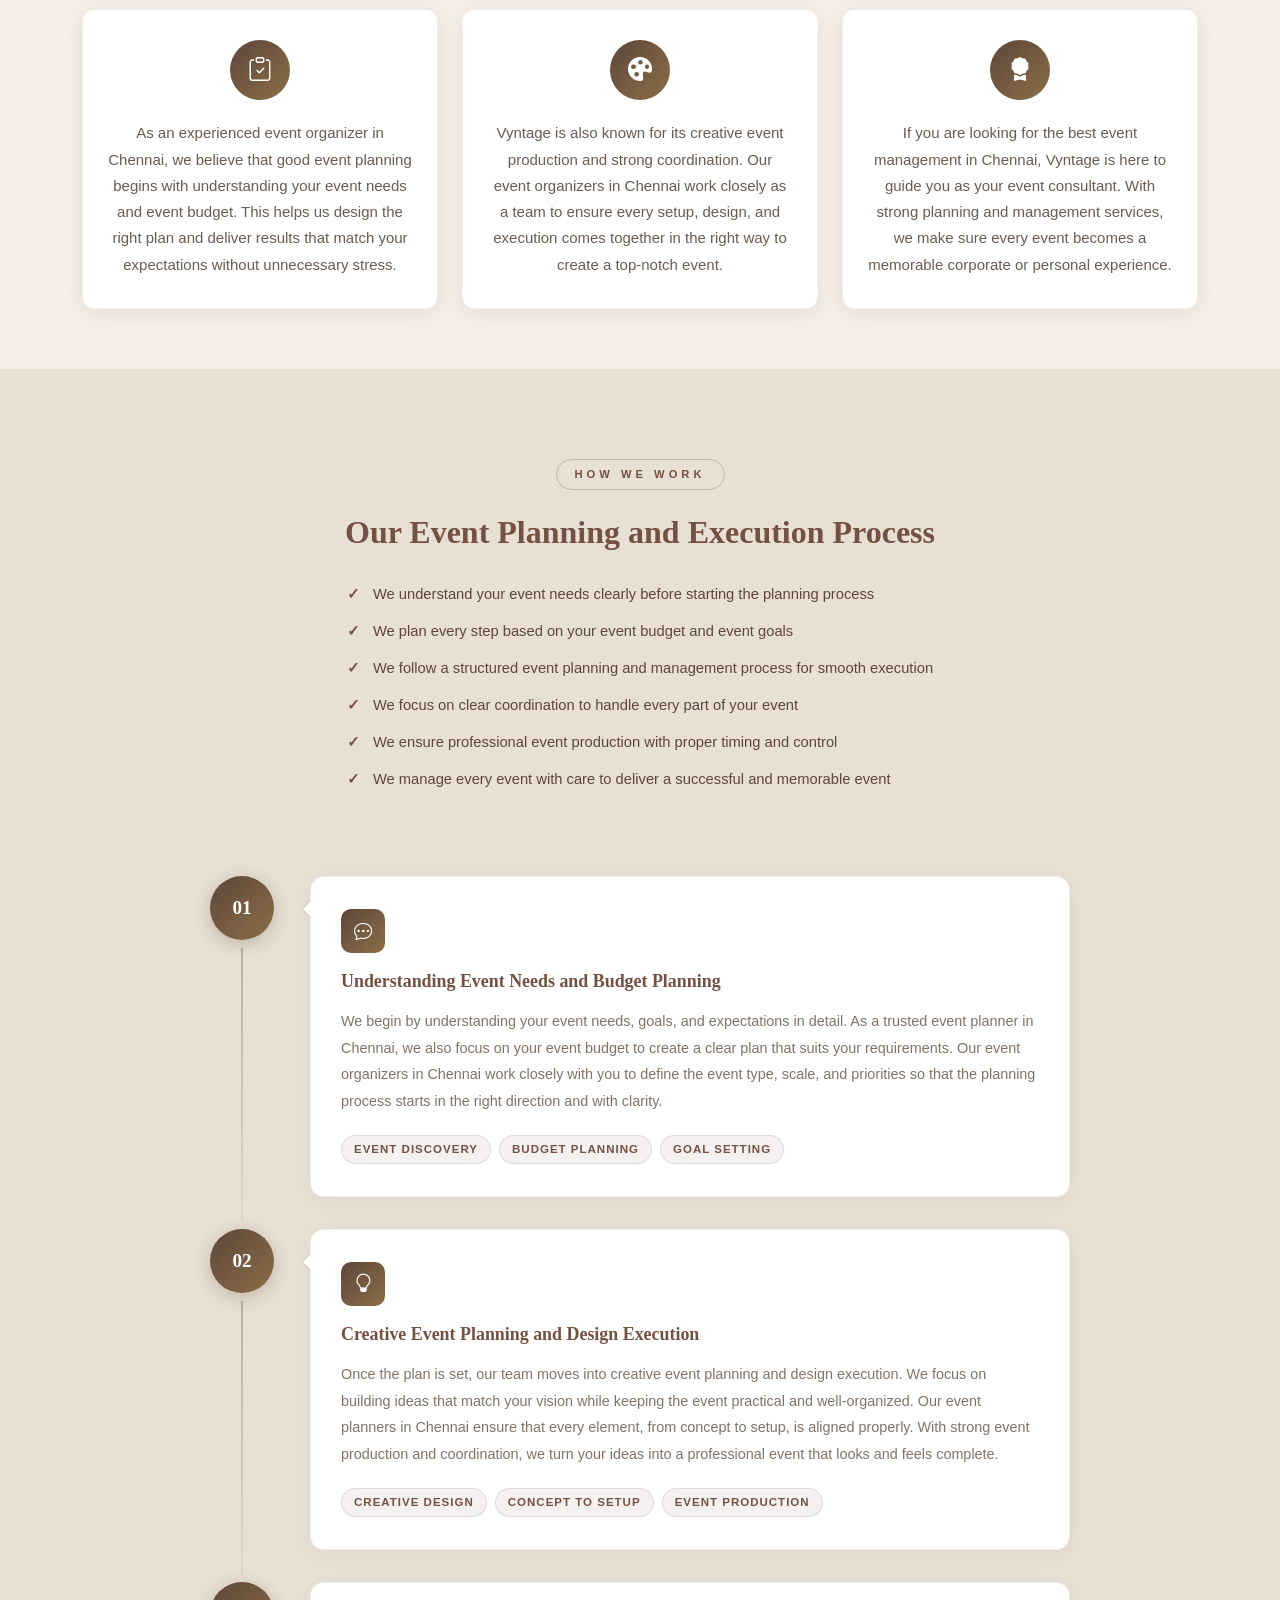
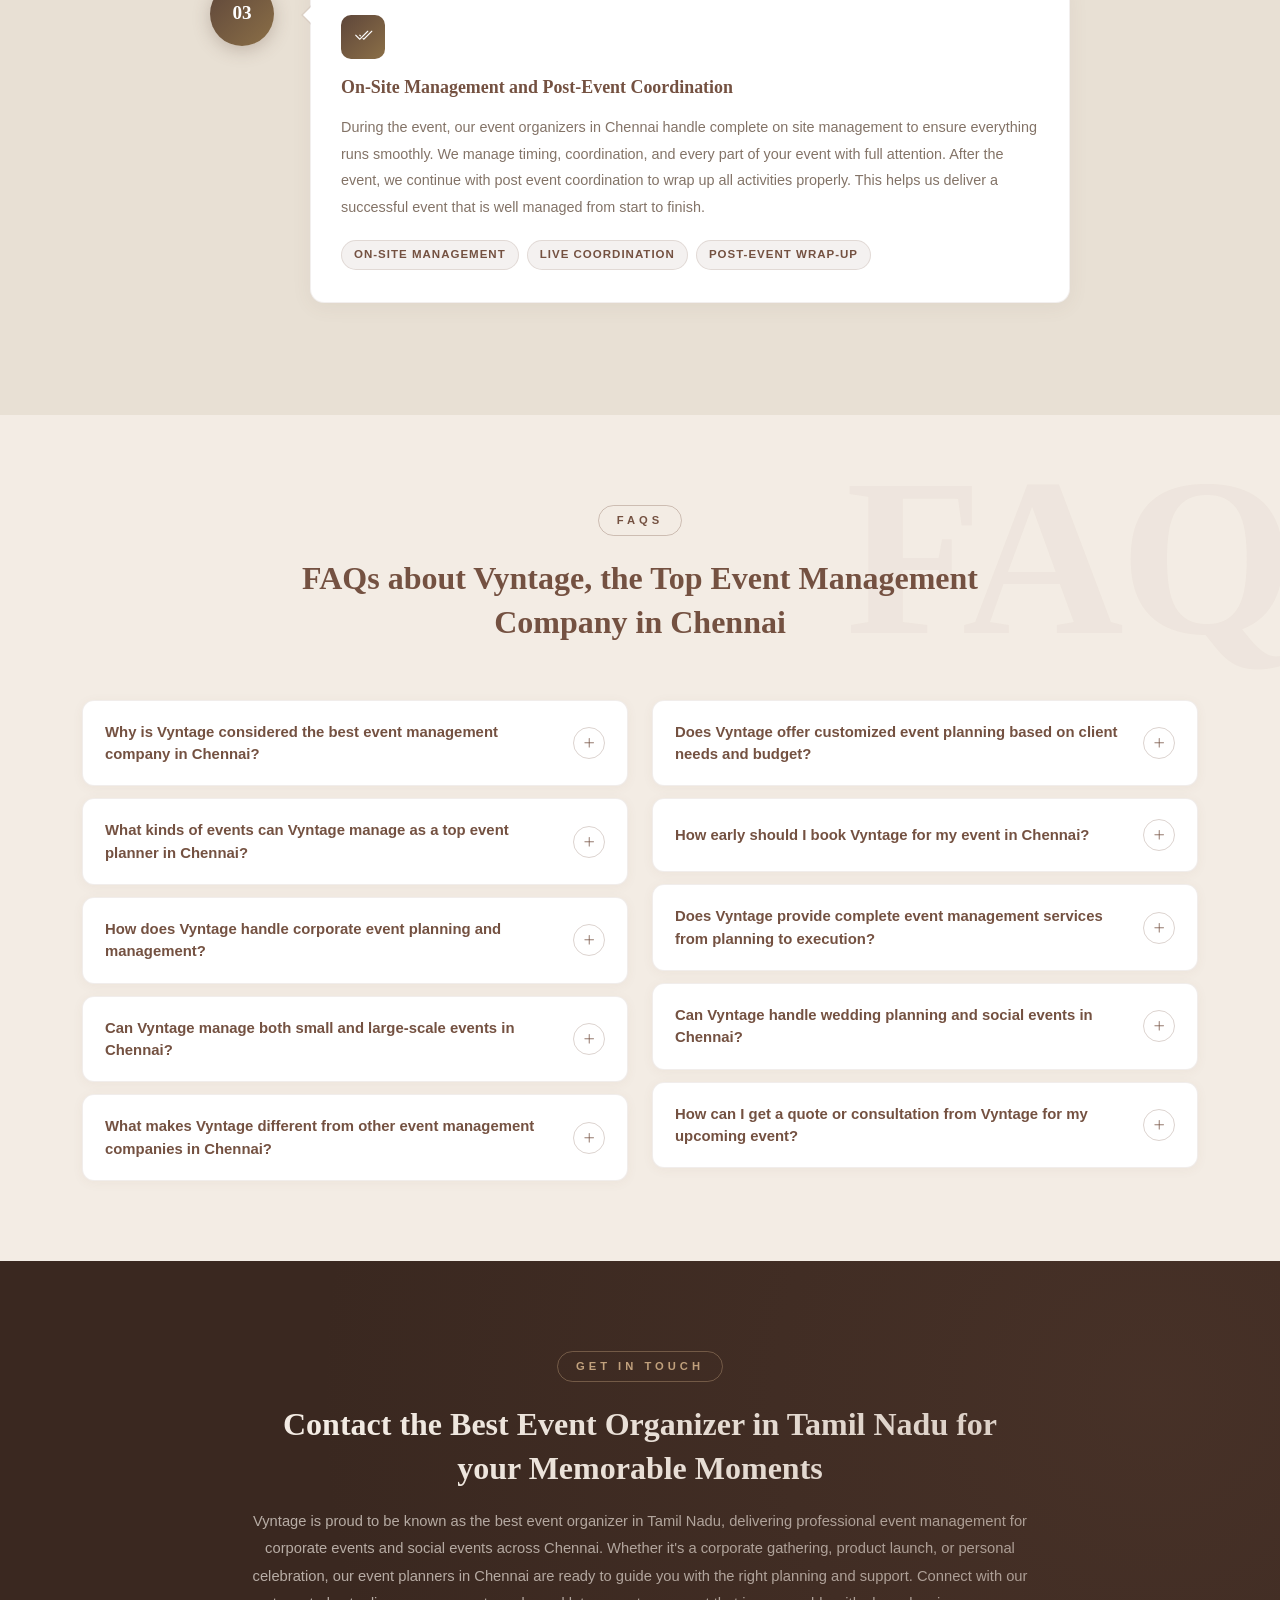
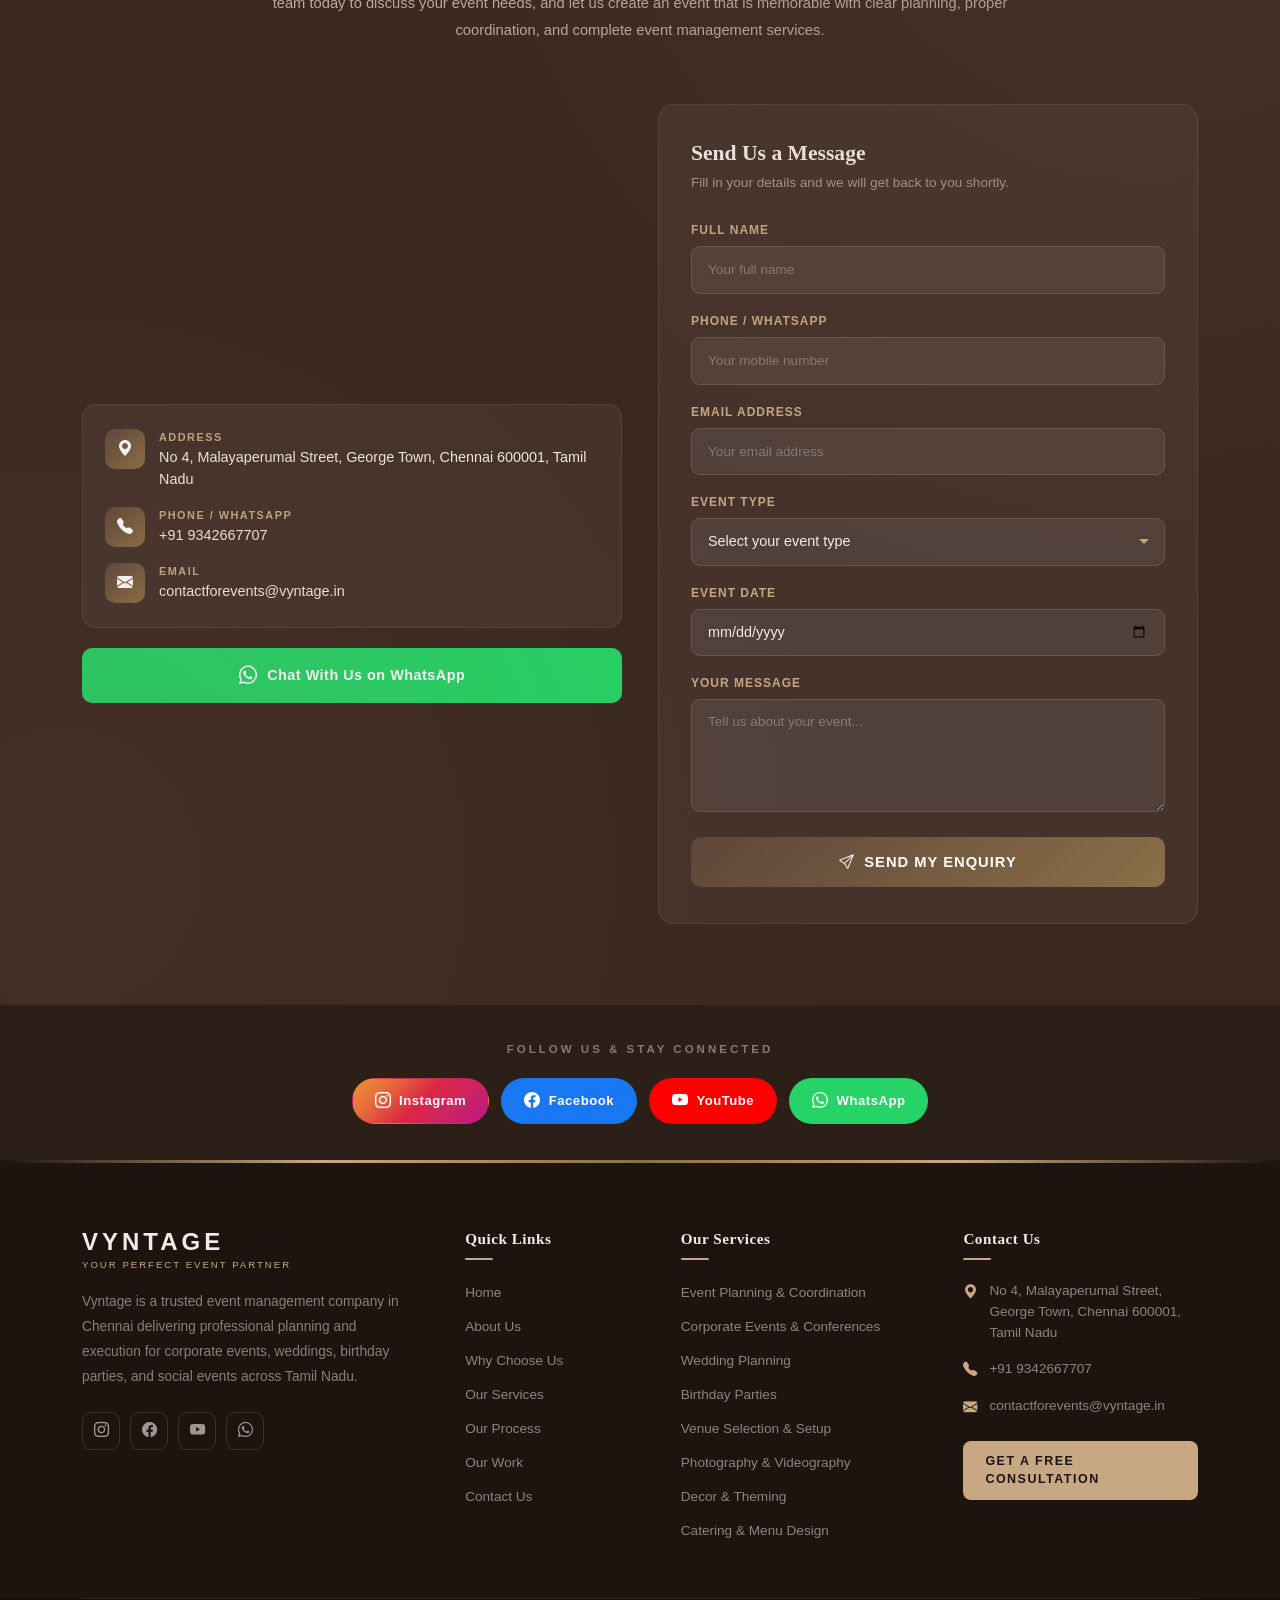
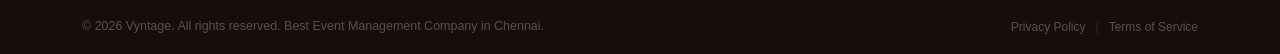
==== commit ac3232cf: "Add files via upload" ====
--- a/index.html
+++ b/index.html
@@ -184,139 +184,7 @@
 </section>
 <!-- why choose us ends -->
 
-  <!-- about section starts -->
-  <section class="about-section">
-  <div class="container">
-    <h2 class="about-heading">Vyntage: The Best Event Planner in Chennai for Every Type of Event</h2>
-    <div class="row g-4">
-
-      <div class="col-lg-4 col-md-6">
-        <div class="about-card">
-          <div class="about-icon">
-            <i class="bi bi-stars"></i>
-          </div>
-          <p class="about-text">Vyntage stands as the best event management company in Chennai by bringing ideas to life with clear planning and perfect execution. As a trusted event planner in Chennai, we focus on every detail so that your event feels complete and meaningful from start to end.</p>
-        </div>
-      </div>
-
-      <div class="col-lg-4 col-md-6">
-        <div class="about-card">
-          <div class="about-icon">
-            <i class="bi bi-people-fill"></i>
-          </div>
-          <p class="about-text">We are known among event organisers in Chennai for handling both corporate event and social event with equal care. Whether it's a corporate gathering or a personal celebration, our team ensures every part of your event is handled with clarity and confidence.</p>
-        </div>
-      </div>
-
-      <div class="col-lg-4 col-md-6">
-        <div class="about-card">
-          <div class="about-icon">
-            <i class="bi bi-briefcase-fill"></i>
-          </div>
-          <p class="about-text">Our strength in corporate event planning helps businesses create strong impressions through professional event management. From product launch to corporate gatherings, we plan each step based on your goals and make sure the event runs smoothly without confusion.</p>
-        </div>
-      </div>
-
-      <div class="col-lg-4 col-md-6">
-        <div class="about-card">
-          <div class="about-icon">
-            <i class="bi bi-clipboard-check"></i>
-          </div>
-          <p class="about-text">As an experienced event organizer in Chennai, we believe that good event planning begins with understanding your event needs and event budget. This helps us design the right plan and deliver results that match your expectations without unnecessary stress.</p>
-        </div>
-      </div>
-
-      <div class="col-lg-4 col-md-6">
-        <div class="about-card">
-          <div class="about-icon">
-            <i class="bi bi-palette-fill"></i>
-          </div>
-          <p class="about-text">Vyntage is also known for its creative event production and strong coordination. Our event organizers in Chennai work closely as a team to ensure every setup, design, and execution comes together in the right way to create a top-notch event.</p>
-        </div>
-      </div>
-
-      <div class="col-lg-4 col-md-6">
-        <div class="about-card">
-          <div class="about-icon">
-            <i class="bi bi-award-fill"></i>
-          </div>
-          <p class="about-text">If you are looking for the best event management in Chennai, Vyntage is here to guide you as your event consultant. With strong planning and management services, we make sure every event becomes a memorable corporate or personal experience.</p>
-        </div>
-      </div>
-
-    </div>
-  </div>
-</section>
-  <!-- about section ends -->
-
- 
-
-<!-- ABOUT SECTION -->
- 
-<section class="about2-section" id="about">
-  <div class="container">
- 
-    <!-- Top: Big Intro -->
-    <div class="about2-intro">
-      <div class="about2-label">Who We Are</div>
-      <h2 class="about2-heading">About Our Event Management Company in Chennai</h2>
-      <p class="about2-body">
-        Vyntage is a leading event management company based in Chennai that focuses on delivering professional event management with clear planning and smooth execution. With 2+ years of experience, 25+ events successfully completed, and 25+ happy customers, we continue to grow as one of the trusted event organizers in Chennai. We bring strong experience in both corporate event planning and social event handling, which helps us manage every event with confidence. Our team works as a dedicated event planner in Chennai who understands your event needs, whether it's a corporate gathering, product launch, or a personal celebration. We believe that every event should be well planned and properly managed, so our planning and event management services cover every part of your event from start to finish. With experience in corporate event management and social events across Chennai, we ensure that each event is handled with care, proper coordination, and a clear focus on your event budget. As a reliable organizer in Chennai, Vyntage continues to build trust by delivering a professional event that is smooth, well organized, and truly memorable for every client.
-      </p>
-    </div>
- 
-    <!-- Stats Bar -->
-    <div class="about2-stats">
-      <div class="about2-stat">
-        <span class="stat-num">2+</span>
-        <span class="stat-txt">Years of Experience</span>
-      </div>
-      <div class="about2-stat-divider"></div>
-      <div class="about2-stat">
-        <span class="stat-num">25+</span>
-        <span class="stat-txt">Events Completed</span>
-      </div>
-      <div class="about2-stat-divider"></div>
-      <div class="about2-stat">
-        <span class="stat-num">25+</span>
-        <span class="stat-txt">Happy Customers</span>
-      </div>
-      <div class="about2-stat-divider"></div>
-      <div class="about2-stat">
-        <span class="stat-num">100%</span>
-        <span class="stat-txt">Dedication to Quality</span>
-      </div>
-    </div>
- 
-    <!-- Three Pillars -->
-    <div class="about2-pillars">
- 
-      <div class="about2-pillar">
-        <div class="pillar-icon"><i class="bi bi-building"></i></div>
-        <h3 class="pillar-heading">A Leading Event Management Company Based in Chennai</h3>
-        <p class="pillar-text">Vyntage has built a strong name in event management in Chennai by delivering well planned and properly managed events for different needs. As an experienced event organizer in Chennai, we focus on understanding the purpose of each event and turning it into a successful experience. Our event planners in Chennai work with clear ideas and structured planning so that every event runs without confusion, helping us stand among the top event management companies trusted by many clients.</p>
-      </div>
- 
-      <div class="about2-pillar about2-pillar--mid">
-        <div class="pillar-icon"><i class="bi bi-briefcase-fill"></i></div>
-        <h3 class="pillar-heading">Experience in Corporate Event Planning and Social Events</h3>
-        <p class="pillar-text">With strong experience in corporate event planning and social event management, Vyntage handles every event with confidence and clarity. Whether it's a corporate event, product launch, or a personal celebration, our event planners in Chennai understand how to manage different event types. We focus on delivering a professional event that meets business goals and also creates a memorable experience for guests.</p>
-      </div>
- 
-      <div class="about2-pillar">
-        <div class="pillar-icon"><i class="bi bi-shield-check"></i></div>
-        <h3 class="pillar-heading">Trusted Event Organizers in Chennai for Every Event Type</h3>
-        <p class="pillar-text">Vyntage stands among trusted event organizers in Chennai who can manage every event type with ease. From corporate gatherings to private celebrations, our event organizers in Chennai ensure every part of your event is well planned and executed. With a focus on your event needs and event budget, we deliver a trusted event experience that is smooth, organized, and truly satisfying.</p>
-      </div>
- 
-    </div>
- 
-  </div>
-</section>
-<!-- About section ends -->
-
-<!-- SERVICES SECTION Ends -->
-
+<!-- SERVICES SECTION Starts -->
 
 <section class="services-section" id="services">
     <div class="container">
@@ -567,6 +435,137 @@
 
     </div>
 </section>
+
+<!-- ABOUT SECTION -->
+ 
+<section class="about2-section" id="about">
+  <div class="container">
+ 
+    <!-- Top: Big Intro -->
+    <div class="about2-intro">
+      <div class="about2-label">Who We Are</div>
+      <h2 class="about2-heading">About Our Event Management Company in Chennai</h2>
+      <p class="about2-body">
+        Vyntage is a leading event management company based in Chennai that focuses on delivering professional event management with clear planning and smooth execution. With 2+ years of experience, 25+ events successfully completed, and 25+ happy customers, we continue to grow as one of the trusted event organizers in Chennai. We bring strong experience in both corporate event planning and social event handling, which helps us manage every event with confidence. Our team works as a dedicated event planner in Chennai who understands your event needs, whether it's a corporate gathering, product launch, or a personal celebration. We believe that every event should be well planned and properly managed, so our planning and event management services cover every part of your event from start to finish. With experience in corporate event management and social events across Chennai, we ensure that each event is handled with care, proper coordination, and a clear focus on your event budget. As a reliable organizer in Chennai, Vyntage continues to build trust by delivering a professional event that is smooth, well organized, and truly memorable for every client.
+      </p>
+    </div>
+ 
+    <!-- Stats Bar -->
+    <div class="about2-stats">
+      <div class="about2-stat">
+        <span class="stat-num">2+</span>
+        <span class="stat-txt">Years of Experience</span>
+      </div>
+      <div class="about2-stat-divider"></div>
+      <div class="about2-stat">
+        <span class="stat-num">25+</span>
+        <span class="stat-txt">Events Completed</span>
+      </div>
+      <div class="about2-stat-divider"></div>
+      <div class="about2-stat">
+        <span class="stat-num">25+</span>
+        <span class="stat-txt">Happy Customers</span>
+      </div>
+      <div class="about2-stat-divider"></div>
+      <div class="about2-stat">
+        <span class="stat-num">100%</span>
+        <span class="stat-txt">Dedication to Quality</span>
+      </div>
+    </div>
+ 
+    <!-- Three Pillars -->
+    <div class="about2-pillars">
+ 
+      <div class="about2-pillar">
+        <div class="pillar-icon"><i class="bi bi-building"></i></div>
+        <h3 class="pillar-heading">A Leading Event Management Company Based in Chennai</h3>
+        <p class="pillar-text">Vyntage has built a strong name in event management in Chennai by delivering well planned and properly managed events for different needs. As an experienced event organizer in Chennai, we focus on understanding the purpose of each event and turning it into a successful experience. Our event planners in Chennai work with clear ideas and structured planning so that every event runs without confusion, helping us stand among the top event management companies trusted by many clients.</p>
+      </div>
+ 
+      <div class="about2-pillar about2-pillar--mid">
+        <div class="pillar-icon"><i class="bi bi-briefcase-fill"></i></div>
+        <h3 class="pillar-heading">Experience in Corporate Event Planning and Social Events</h3>
+        <p class="pillar-text">With strong experience in corporate event planning and social event management, Vyntage handles every event with confidence and clarity. Whether it's a corporate event, product launch, or a personal celebration, our event planners in Chennai understand how to manage different event types. We focus on delivering a professional event that meets business goals and also creates a memorable experience for guests.</p>
+      </div>
+ 
+      <div class="about2-pillar">
+        <div class="pillar-icon"><i class="bi bi-shield-check"></i></div>
+        <h3 class="pillar-heading">Trusted Event Organizers in Chennai for Every Event Type</h3>
+        <p class="pillar-text">Vyntage stands among trusted event organizers in Chennai who can manage every event type with ease. From corporate gatherings to private celebrations, our event organizers in Chennai ensure every part of your event is well planned and executed. With a focus on your event needs and event budget, we deliver a trusted event experience that is smooth, organized, and truly satisfying.</p>
+      </div>
+ 
+    </div>
+ 
+  </div>
+</section>
+<!-- About section ends -->
+
+<!-- about section starts -->
+  <section class="about-section">
+  <div class="container">
+    <h2 class="about-heading">Vyntage: The Best Event Planner in Chennai for Every Type of Event</h2>
+    <div class="row g-4">
+
+      <div class="col-lg-4 col-md-6">
+        <div class="about-card">
+          <div class="about-icon">
+            <i class="bi bi-stars"></i>
+          </div>
+          <p class="about-text">Vyntage stands as the best event management company in Chennai by bringing ideas to life with clear planning and perfect execution. As a trusted event planner in Chennai, we focus on every detail so that your event feels complete and meaningful from start to end.</p>
+        </div>
+      </div>
+
+      <div class="col-lg-4 col-md-6">
+        <div class="about-card">
+          <div class="about-icon">
+            <i class="bi bi-people-fill"></i>
+          </div>
+          <p class="about-text">We are known among event organisers in Chennai for handling both corporate event and social event with equal care. Whether it's a corporate gathering or a personal celebration, our team ensures every part of your event is handled with clarity and confidence.</p>
+        </div>
+      </div>
+
+      <div class="col-lg-4 col-md-6">
+        <div class="about-card">
+          <div class="about-icon">
+            <i class="bi bi-briefcase-fill"></i>
+          </div>
+          <p class="about-text">Our strength in corporate event planning helps businesses create strong impressions through professional event management. From product launch to corporate gatherings, we plan each step based on your goals and make sure the event runs smoothly without confusion.</p>
+        </div>
+      </div>
+
+      <div class="col-lg-4 col-md-6">
+        <div class="about-card">
+          <div class="about-icon">
+            <i class="bi bi-clipboard-check"></i>
+          </div>
+          <p class="about-text">As an experienced event organizer in Chennai, we believe that good event planning begins with understanding your event needs and event budget. This helps us design the right plan and deliver results that match your expectations without unnecessary stress.</p>
+        </div>
+      </div>
+
+      <div class="col-lg-4 col-md-6">
+        <div class="about-card">
+          <div class="about-icon">
+            <i class="bi bi-palette-fill"></i>
+          </div>
+          <p class="about-text">Vyntage is also known for its creative event production and strong coordination. Our event organizers in Chennai work closely as a team to ensure every setup, design, and execution comes together in the right way to create a top-notch event.</p>
+        </div>
+      </div>
+
+      <div class="col-lg-4 col-md-6">
+        <div class="about-card">
+          <div class="about-icon">
+            <i class="bi bi-award-fill"></i>
+          </div>
+          <p class="about-text">If you are looking for the best event management in Chennai, Vyntage is here to guide you as your event consultant. With strong planning and management services, we make sure every event becomes a memorable corporate or personal experience.</p>
+        </div>
+      </div>
+
+    </div>
+  </div>
+</section>
+  <!-- about section ends -->
+
+
 
 <!-- PROCESS SECTION Starts-->
  
